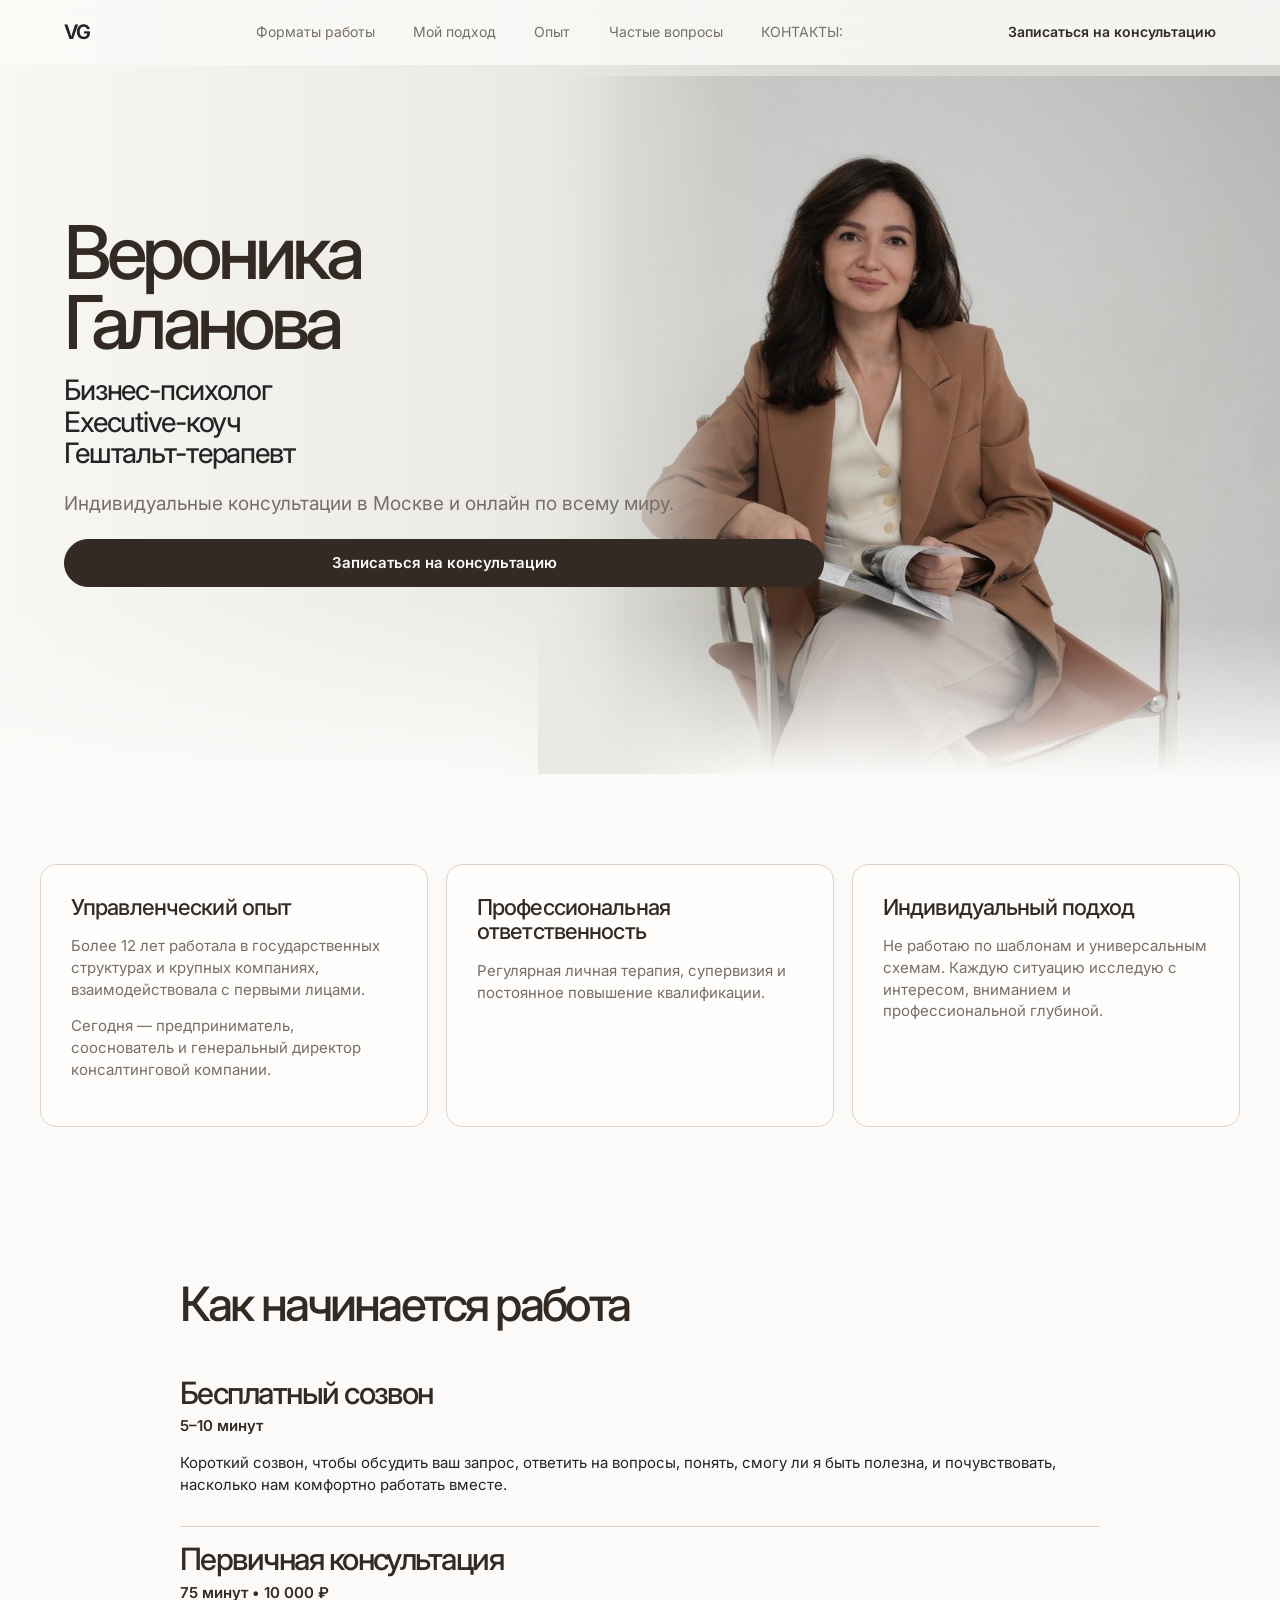
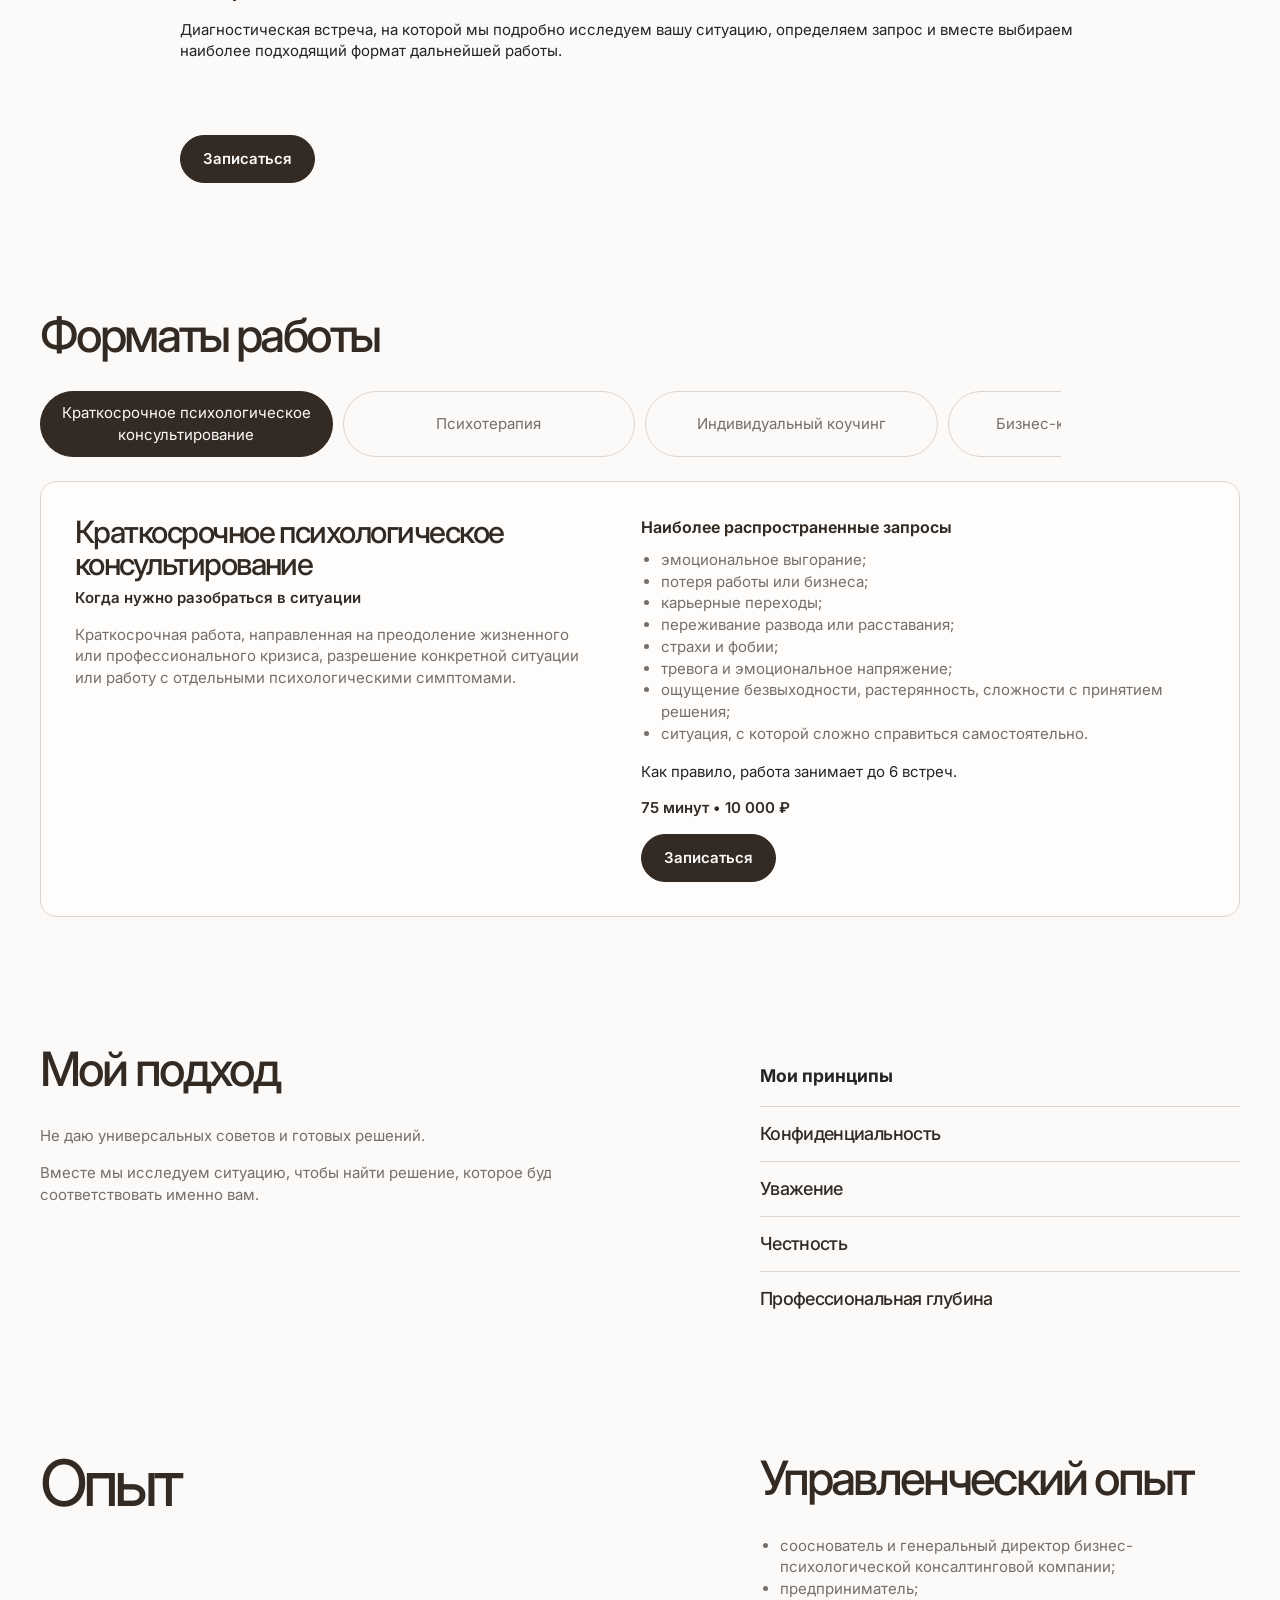
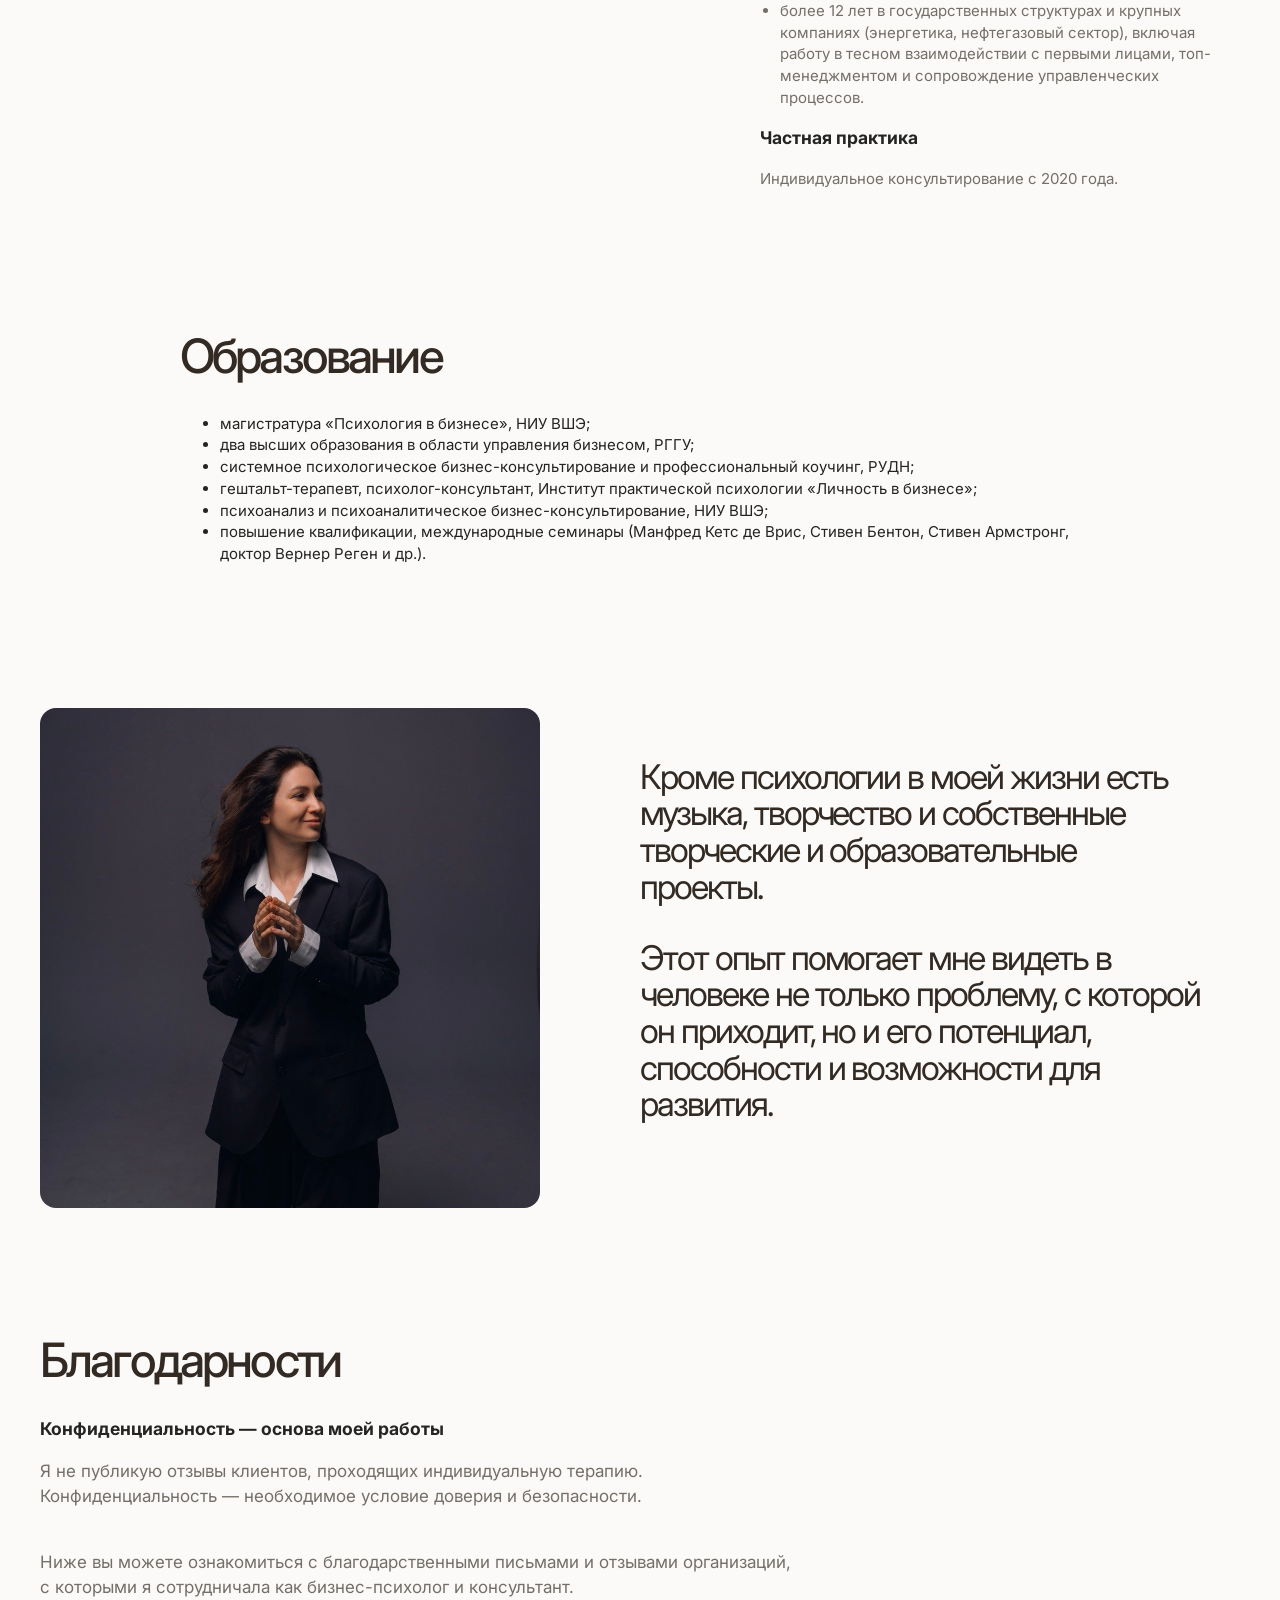
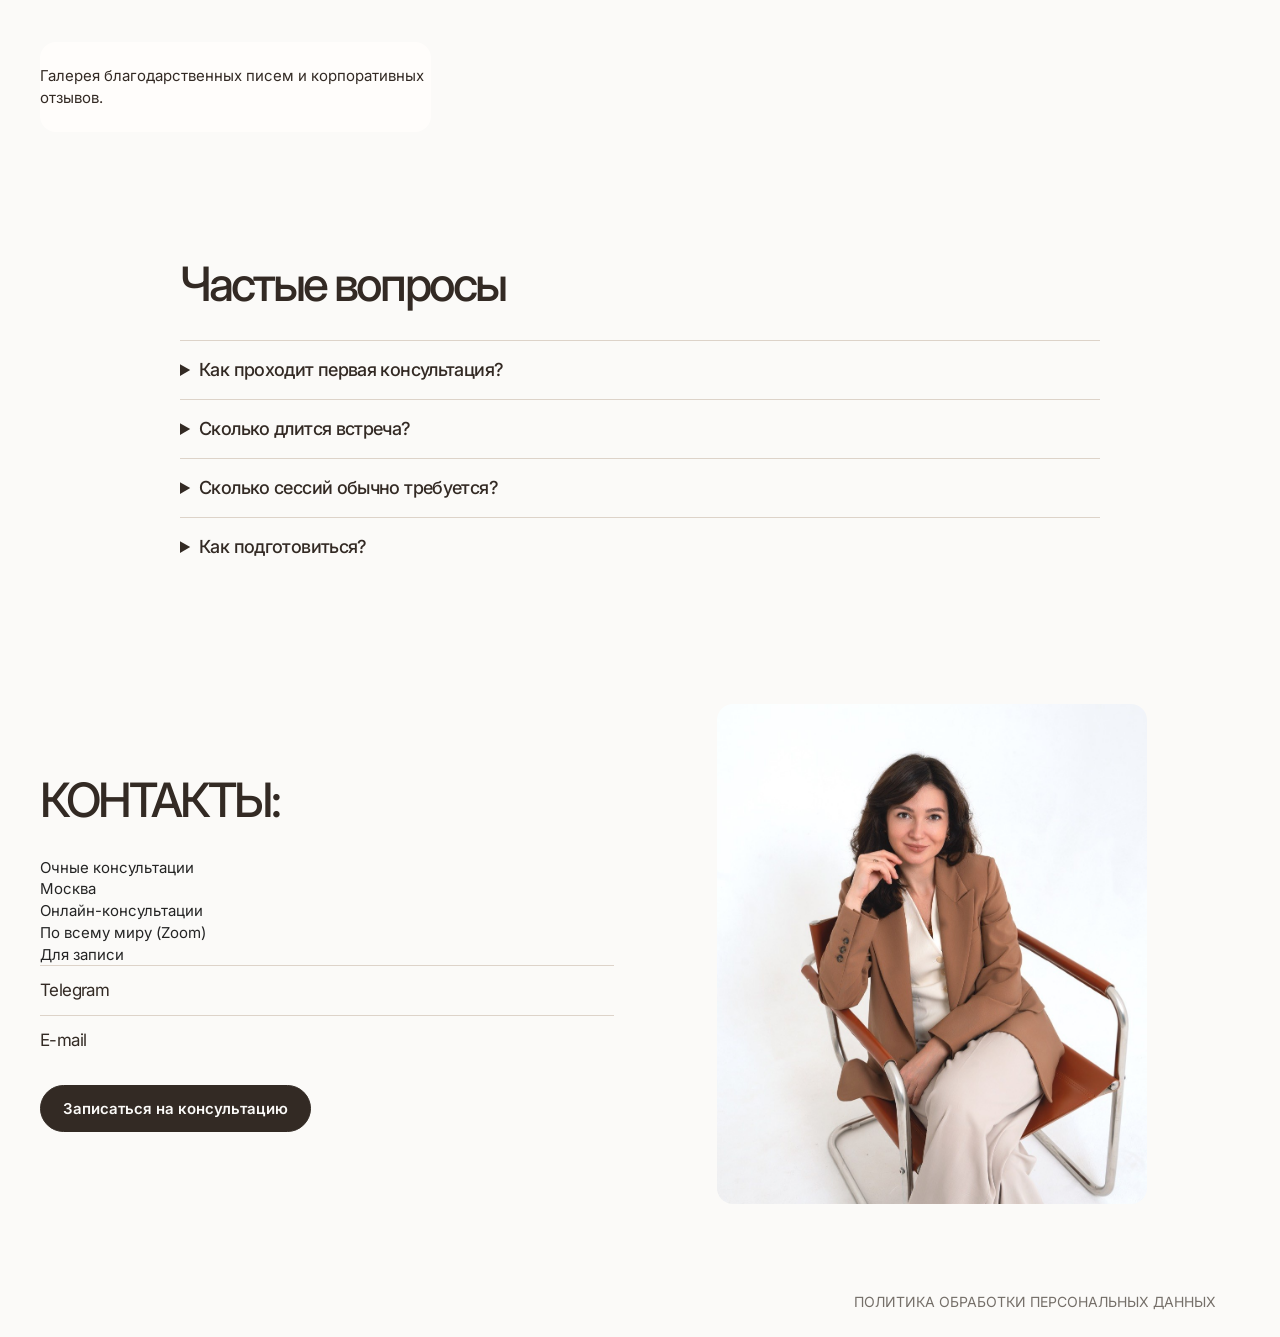
==== index.html @ 26368336 "Compact layout and update CTA links" ====
<!doctype html>
<html lang="ru">
  <head>
    <meta charset="utf-8" />
    <meta name="viewport" content="width=device-width, initial-scale=1" />
    <meta
      name="description"
      content="Вероника Галанова. Бизнес-психолог. Executive-коуч. Гештальт-терапевт. Индивидуальные консультации в Москве и онлайн по всему миру."
    />
    <title>Вероника Галанова</title>
    <link rel="preconnect" href="https://fonts.googleapis.com" />
    <link rel="preconnect" href="https://fonts.gstatic.com" crossorigin />
    <link href="https://fonts.googleapis.com/css2?family=Inter:wght@400;450;500;600;700&display=swap" rel="stylesheet" />
    <link rel="stylesheet" href="styles.css" />
  </head>
  <body>
    <header class="site-header">
      <a class="logo" href="#top" aria-label="VG">VG</a>
      <nav class="nav" aria-label="Навигация">
        <a href="#formats">Форматы работы</a>
        <a href="#approach">Мой подход</a>
        <a href="#experience">Опыт</a>
        <a href="#faq">Частые вопросы</a>
        <a href="#contacts">КОНТАКТЫ:</a>
      </nav>
      <a class="small-link" href="https://t.me/veronika_galanova" target="_blank" rel="noopener">Записаться на консультацию</a>
    </header>

    <main id="top">
      <section class="hero screen">
        <div class="hero-text reveal">
          <h1><span>Вероника</span><span>Галанова</span></h1>
          <p class="roles">Бизнес-психолог<br />Executive-коуч<br />Гештальт-терапевт</p>
          <p class="lead">Индивидуальные консультации в Москве и онлайн по всему миру.</p>
          <a class="button" href="https://t.me/veronika_galanova" target="_blank" rel="noopener">Записаться на консультацию</a>
        </div>
        <figure class="hero-image hero-integrated reveal">
          <img src="assets/photo_2026-06-30_21-00-04.jpg" alt="Вероника Галанова" />
        </figure>
      </section>

      <section class="screen intro-cards">
        <article class="quiet-card reveal">
          <h2>Управленческий опыт</h2>
          <p>Более 12 лет работала в государственных структурах и крупных компаниях, взаимодействовала с первыми лицами.</p>
          <p>Сегодня — предприниматель, сооснователь и генеральный директор консалтинговой компании.</p>
        </article>
        <article class="quiet-card reveal">
          <h2>Профессиональная ответственность</h2>
          <p>Регулярная личная терапия, супервизия и постоянное повышение квалификации.</p>
        </article>
        <article class="quiet-card reveal">
          <h2>Индивидуальный подход</h2>
          <p>Не работаю по шаблонам и универсальным схемам. Каждую ситуацию исследую с интересом, вниманием и профессиональной глубиной.</p>
        </article>
      </section>

      <section class="screen narrow">
        <h2 class="section-title reveal">Как начинается работа</h2>
        <div class="timeline">
          <article class="timeline-item reveal">
            <div>
              <h3>Бесплатный созвон</h3>
              <p class="meta">5–10 минут</p>
              <p>Короткий созвон, чтобы обсудить ваш запрос, ответить на вопросы, понять, смогу ли я быть полезна, и почувствовать, насколько нам комфортно работать вместе.</p>
            </div>
          </article>
          <article class="timeline-item reveal">
            <div>
              <h3>Первичная консультация</h3>
              <p class="meta">75 минут • 10 000 ₽</p>
              <p>Диагностическая встреча, на которой мы подробно исследуем вашу ситуацию, определяем запрос и вместе выбираем наиболее подходящий формат дальнейшей работы.</p>
            </div>
          </article>
        </div>
        <a class="button reveal" href="https://t.me/veronika_galanova" target="_blank" rel="noopener">Записаться</a>
      </section>

      <section class="screen" id="formats">
        <h2 class="section-title reveal">Форматы работы</h2>

        <div class="tabs reveal" role="tablist" aria-label="Форматы работы">
          <button class="tab active" type="button" data-tab="short">Краткосрочное психологическое консультирование</button>
          <button class="tab" type="button" data-tab="therapy">Психотерапия</button>
          <button class="tab" type="button" data-tab="coaching">Индивидуальный коучинг</button>
          <button class="tab" type="button" data-tab="business">Бизнес-консультирование</button>
        </div>

        <div class="tab-panels reveal">
          <article class="tab-panel active" id="short">
            <div class="format-copy">
              <h3>Краткосрочное психологическое консультирование</h3>
              <p class="format-subtitle">Когда нужно разобраться в ситуации</p>
              <p>Краткосрочная работа, направленная на преодоление жизненного или профессионального кризиса, разрешение конкретной ситуации или работу с отдельными психологическими симптомами.</p>
            </div>
            <div>
              <h4>Наиболее распространенные запросы</h4>
              <ul class="clean-list">
                <li>эмоциональное выгорание;</li>
                <li>потеря работы или бизнеса;</li>
                <li>карьерные переходы;</li>
                <li>переживание развода или расставания;</li>
                <li>страхи и фобии;</li>
                <li>тревога и эмоциональное напряжение;</li>
                <li>ощущение безвыходности, растерянность, сложности с принятием решения;</li>
                <li>ситуация, с которой сложно справиться самостоятельно.</li>
              </ul>
              <p>Как правило, работа занимает до 6 встреч.</p>
              <p class="price">75 минут • 10 000 ₽</p>
              <a class="button" href="https://t.me/veronika_galanova" target="_blank" rel="noopener">Записаться</a>
            </div>
          </article>

          <article class="tab-panel" id="therapy">
            <div class="format-copy">
              <h3>Психотерапия</h3>
              <p class="format-subtitle">Когда важно разобраться в себе</p>
              <p>Это формат долгосрочной работы с регулярными встречами, направленный не только на решение конкретного запроса, но и на исследование его глубинных причин.</p>
              <p>Если краткосрочное психологическое консультирование помогает справиться с конкретной ситуацией или симптомом, то психотерапия позволяет понять, почему похожие трудности возникают снова и снова, и создать устойчивые изменения в жизни.</p>
              <p>Психотерапия помогает лучше понимать себя, свои чувства и потребности, замечать привычные модели поведения и создавать устойчивые изменения в жизни. По мере работы растет осознанность, а вместе с ней — свобода выбора, способность самостоятельно справляться с жизненными трудностями и проявлять себя.</p>
            </div>
            <div>
              <h4>Наиболее распространенные запросы</h4>
              <div class="mini-grid">
                <div>
                  <strong>Отношение к себе</strong>
                  <ul>
                    <li>низкая самооценка;</li>
                    <li>хроническое чувство вины и стыда;</li>
                    <li>отсутствие желаний, потеря смыслов и внутренней опоры;</li>
                    <li>зависимость от чужого мнения, страх оценки и проявленности.</li>
                  </ul>
                </div>
                <div>
                  <strong>Отношения с другими</strong>
                  <ul>
                    <li>сложности в отношениях;</li>
                    <li>повторяющиеся жизненные сценарии;</li>
                    <li>сложности с пониманием своих чувств, потребностей и личных границ;</li>
                    <li>чувство одиночества.</li>
                  </ul>
                </div>
                <div>
                  <strong>Последствия прошлого опыта</strong>
                  <ul>
                    <li>последствия психологических травм.</li>
                  </ul>
                </div>
                <div>
                  <strong>Немедицинская психотерапия</strong>
                  <ul>
                    <li>тревожные состояния;</li>
                    <li>панические атаки;</li>
                    <li>депрессивные состояния;</li>
                    <li>обсессивно-компульсивное расстройство (ОКР);</li>
                    <li>расстройства пищевого поведения (РПП);</li>
                    <li>психосоматические симптомы;</li>
                    <li>ипохондрия;</li>
                    <li>страхи и фобии.</li>
                  </ul>
                </div>
              </div>
              <p>Продолжительность работы определяется индивидуально.</p>
              <p class="price">Регулярные встречи по 50 минут • 6 000 ₽</p>
              <a class="button" href="https://t.me/veronika_galanova" target="_blank" rel="noopener">Записаться</a>
            </div>
          </article>

          <article class="tab-panel" id="coaching">
            <div class="format-copy">
              <h3>Индивидуальный коучинг</h3>
              <p class="format-subtitle">Когда важно двигаться к цели</p>
              <p>Этот формат подходит, когда основная задача — сфокусироваться на развитии, принятии решений и достижении конкретного результата.</p>
            </div>
            <div>
              <h4>Подходит, если вы хотите</h4>
              <ul class="two-column-list">
                <li>развивать бизнес или карьеру;</li>
                <li>масштабировать проект или деятельность;</li>
                <li>определить стратегию развития бизнеса, проекта или своей жизни;</li>
                <li>найти баланс между работой и личной жизнью;</li>
                <li>повысить личную эффективность;</li>
                <li>реализовать важную цель или проект.</li>
              </ul>
              <p class="price">75 минут • 10 000 ₽</p>
              <a class="button" href="https://t.me/veronika_galanova" target="_blank" rel="noopener">Записаться</a>
            </div>
          </article>

          <article class="tab-panel" id="business">
            <div class="format-copy">
              <h3>Бизнес-консультирование</h3>
              <p class="format-subtitle">Когда важно развивать людей, команды и организацию</p>
              <p>Работаю с собственниками бизнеса, руководителями и организациями, помогая решать управленческие задачи, развивать лидерство и сопровождать изменения.</p>
            </div>
            <div>
              <h4>Основные направления</h4>
              <div class="compact-grid">
                <span>организационное консультирование;</span>
                <span>стратегические сессии;</span>
                <span>развитие руководителей;</span>
                <span>командный коучинг;</span>
                <span>тренинги;</span>
                <span>фасилитация;</span>
                <span>бизнес-игры;</span>
                <span>оценка персонала;</span>
                <span>медиация и разрешение конфликтов.</span>
              </div>
              <p>Подробнее о корпоративных проектах — на сайте компании «Бизнес-профиль».</p>
              <a class="button" href="https://бизнес-профиль.рф" target="_blank" rel="noopener">Перейти на сайт компании</a>
            </div>
          </article>
        </div>
      </section>

      <section class="screen two-columns" id="approach">
        <div class="reveal">
          <h2 class="section-title">Мой подход</h2>
          <p>Не даю универсальных советов и готовых решений.</p>
          <p>Вместе мы исследуем ситуацию, чтобы найти решение, которое будет соответствовать именно вам.</p>
        </div>
        <div class="principles reveal">
          <h3>Мои принципы</h3>
          <span>Конфиденциальность</span>
          <span>Уважение</span>
          <span>Честность</span>
          <span>Профессиональная глубина</span>
        </div>
      </section>

      <section class="screen two-columns" id="experience">
        <div class="figures reveal">
          <div><strong>Опыт</strong></div>
        </div>
        <div class="reveal">
          <h2 class="section-title">Управленческий опыт</h2>
          <ul class="clean-list">
            <li>сооснователь и генеральный директор бизнес-психологической консалтинговой компании;</li>
            <li>предприниматель;</li>
            <li>более 12 лет в государственных структурах и крупных компаниях (энергетика, нефтегазовый сектор), включая работу в тесном взаимодействии с первыми лицами, топ-менеджментом и сопровождение управленческих процессов.</li>
          </ul>
          <h3>Частная практика</h3>
          <p>Индивидуальное консультирование с 2020 года.</p>
        </div>
      </section>

      <section class="screen narrow" id="education">
        <h2 class="section-title reveal">Образование</h2>
        <ul class="education-list reveal">
          <li>магистратура «Психология в бизнесе», НИУ ВШЭ;</li>
          <li>два высших образования в области управления бизнесом, РГГУ;</li>
          <li>системное психологическое бизнес-консультирование и профессиональный коучинг, РУДН;</li>
          <li>гештальт-терапевт, психолог-консультант, Институт практической психологии «Личность в бизнесе»;</li>
          <li>психоанализ и психоаналитическое бизнес-консультирование, НИУ ВШЭ;</li>
          <li>повышение квалификации, международные семинары (Манфред Кетс де Врис, Стивен Бентон, Стивен Армстронг, доктор Вернер Реген и др.).</li>
        </ul>
      </section>

      <section class="screen pause">
        <img class="reveal" src="assets/photo_2026-06-30_20-55-23.jpg" alt="Вероника Галанова" />
        <div class="reveal">
          <p>Кроме психологии в моей жизни есть музыка, творчество и собственные творческие и образовательные проекты.</p>
          <p>Этот опыт помогает мне видеть в человеке не только проблему, с которой он приходит, но и его потенциал, способности и возможности для развития.</p>
        </div>
      </section>

      <section class="screen" id="confidentiality">
        <h2 class="section-title reveal">Благодарности</h2>
        <h3 class="reveal">Конфиденциальность — основа моей работы</h3>
        <p class="wide-text reveal">Я не публикую отзывы клиентов, проходящих индивидуальную терапию. Конфиденциальность — необходимое условие доверия и безопасности.</p>
        <p class="wide-text reveal">Ниже вы можете ознакомиться с благодарственными письмами и отзывами организаций, с которыми я сотрудничала как бизнес-психолог и консультант.</p>
        <div class="documents reveal">
          <button type="button" data-doc="Галерея благодарственных писем и корпоративных отзывов.">Галерея благодарственных писем и корпоративных отзывов.</button>
        </div>
      </section>

      <section class="screen faq" id="faq">
        <h2 class="section-title reveal">Частые вопросы</h2>
        <details class="reveal">
          <summary>Как проходит первая консультация?</summary>
          <p>Консультация проходит очно в кабинете в Москве или онлайн по всему миру (Zoom).</p>
        </details>
        <details class="reveal">
          <summary>Сколько длится встреча?</summary>
          <p>Первичная консультация, краткосрочное психологическое консультирование и индивидуальный коучинг длятся 75 минут.</p>
          <p>Психотерапевтическая сессия — 50 минут.</p>
        </details>
        <details class="reveal">
          <summary>Сколько сессий обычно требуется?</summary>
          <p>Это зависит от задач, которые вы ставите перед собой.</p>
          <p>Есть краткосрочная и долгосрочная работа. Формат определяется на первой консультации. Работа завершается тогда, когда вы понимаете, что получили необходимый для себя результат.</p>
        </details>
        <details class="reveal">
          <summary>Как подготовиться?</summary>
          <p>Можно заранее определить для себя проблему или вопрос, который вас волнует. Если четкого запроса нет — мы сформулируем его вместе на первой встрече.</p>
        </details>
      </section>

      <section class="screen contact-section" id="contacts">
        <div class="reveal">
          <h2 class="section-title">КОНТАКТЫ:</h2>
          <div class="contact-lines">
            <span>Очные консультации</span>
            <span>Москва</span>
            <span>Онлайн-консультации</span>
            <span>По всему миру (Zoom)</span>
            <span>Для записи</span>
            <a href="https://t.me/veronika_galanova" target="_blank" rel="noopener">Telegram</a>
            <a href="mailto:info@veronikagalanova.ru" target="_blank" rel="noopener">E-mail</a>
          </div>
          <a class="button" href="https://t.me/veronika_galanova" target="_blank" rel="noopener">Записаться на консультацию</a>
        </div>
        <img class="reveal" src="assets/photo_2026-06-30_21-00-07.jpg" alt="Вероника Галанова" />
      </section>
    </main>

    <footer class="footer">
      <div></div>
      <a href="privacy.html">ПОЛИТИКА ОБРАБОТКИ ПЕРСОНАЛЬНЫХ ДАННЫХ</a>
    </footer>

    <div class="modal" aria-hidden="true">
      <div class="modal-card" role="dialog" aria-modal="true" aria-label="Галерея благодарственных писем и корпоративных отзывов">
        <button class="modal-close" type="button" aria-label="Закрыть"></button>
        <p></p>
      </div>
    </div>

    <script src="app.js"></script>
  </body>
</html>
---- styles.css ----
:root {
  --white: #fbfaf8;
  --milk: #f3eee8;
  --beige: #e8ddd2;
  --sand: #c9b7a5;
  --brown: #332a24;
  --graphite: #242424;
  --muted: #756f69;
  --line: #ddd3c9;
  --radius: 16px;
}

* {
  box-sizing: border-box;
}

html {
  scroll-behavior: smooth;
}

body {
  margin: 0;
  background: var(--white);
  color: var(--graphite);
  font-family: Inter, Helvetica, Arial, sans-serif;
  font-size: 15px;
  line-height: 1.45;
}

body::before {
  position: fixed;
  inset: 0;
  z-index: -1;
  background: linear-gradient(180deg, #dad9d4 0%, var(--white) 72%);
  content: "";
}

img {
  display: block;
  max-width: 100%;
}

a {
  color: inherit;
  text-decoration: none;
}

button,
input,
textarea {
  font: inherit;
}

.site-header {
  position: fixed;
  top: 0;
  right: 0;
  left: 0;
  z-index: 10;
  display: flex;
  align-items: center;
  justify-content: space-between;
  gap: 28px;
  padding: 18px clamp(22px, 5vw, 72px);
  background: rgba(251, 250, 248, 0.82);
  backdrop-filter: blur(18px);
}

.logo {
  font-size: 20px;
  font-weight: 650;
  letter-spacing: -0.03em;
}

.nav {
  display: flex;
  gap: clamp(18px, 3vw, 40px);
  color: var(--muted);
  font-size: 14px;
}

.nav a,
.small-link,
.footer a,
.text-button {
  transition: color 0.2s ease;
}

.nav a:hover,
.small-link:hover,
.footer a:hover,
.text-button:hover {
  color: var(--brown);
}

.small-link,
.text-button {
  color: var(--brown);
  font-size: 14px;
  font-weight: 600;
}

.screen {
  width: min(1200px, calc(100% - 44px));
  margin: 0 auto;
  padding: clamp(42px, 5vw, 72px) 0;
}

.hero {
  position: relative;
  min-height: 86vh;
  width: 100%;
  display: block;
  padding: 76px clamp(28px, 5vw, 92px) 0;
  overflow: hidden;
  background:
    linear-gradient(90deg, #f8f7f4 0%, #ebe9e5 43%, #d9d8d3 68%, #d5d4cf 100%);
}

.hero::after {
  position: absolute;
  inset: 0;
  pointer-events: none;
  background:
    linear-gradient(90deg, rgba(248, 247, 244, 0) 0%, rgba(248, 247, 244, 0) 38%, rgba(218, 217, 212, 0.34) 58%, rgba(218, 217, 212, 0) 76%),
    linear-gradient(180deg, rgba(218, 217, 212, 0) 78%, var(--white) 100%);
  content: "";
}

.hero-text {
  position: relative;
  z-index: 2;
  display: flex;
  min-height: calc(86vh - 76px);
  max-width: 760px;
  flex-direction: column;
  justify-content: center;
  padding-bottom: 5vh;
}

.overline {
  margin: 0 0 26px;
  color: var(--muted);
  font-size: 12px;
  font-weight: 650;
  letter-spacing: 0.12em;
  text-transform: uppercase;
}

h1,
h2,
h3,
h4,
p {
  margin-top: 0;
}

h1 {
  margin-bottom: 18px;
  color: var(--brown);
  font-size: clamp(44px, 5.8vw, 82px);
  font-weight: 500;
  letter-spacing: -0.065em;
  line-height: 0.94;
}

h1 span {
  display: block;
}

.roles {
  margin-bottom: 20px;
  color: var(--graphite);
  font-size: clamp(20px, 2.2vw, 30px);
  font-weight: 450;
  letter-spacing: -0.04em;
  line-height: 1.12;
}

.lead,
.hero-lead {
  max-width: 650px;
  margin-bottom: 22px;
  color: var(--muted);
  font-size: clamp(16px, 1.5vw, 19px);
  line-height: 1.45;
}

.button {
  display: inline-flex;
  min-height: 46px;
  align-items: center;
  justify-content: center;
  border: 1px solid var(--brown);
  border-radius: 999px;
  padding: 12px 22px;
  background: var(--brown);
  color: var(--white);
  font-weight: 600;
  transition: transform 0.2s ease, background 0.2s ease, color 0.2s ease;
}

.button:hover {
  transform: translateY(-2px);
  background: transparent;
  color: var(--brown);
}

.hero-image {
  position: absolute;
  top: 76px;
  right: 0;
  bottom: 0;
  z-index: 1;
  display: flex;
  align-items: flex-end;
  justify-content: flex-end;
  margin: 0;
  width: min(58vw, 980px);
  overflow: hidden;
}

.hero-image img {
  width: 100%;
  height: 100%;
  min-height: 0;
  border-radius: 0;
  object-fit: cover;
  object-position: 48% 50%;
  mix-blend-mode: normal;
  filter: saturate(0.94) contrast(0.98) brightness(1.02);
  -webkit-mask-image: linear-gradient(90deg, transparent 0%, rgba(0, 0, 0, 0.15) 8%, #000 24%);
  mask-image: linear-gradient(90deg, transparent 0%, rgba(0, 0, 0, 0.15) 8%, #000 24%);
}

.hero-integrated::before {
  position: absolute;
  inset: 0;
  z-index: 2;
  pointer-events: none;
  background:
    linear-gradient(90deg, #ebe9e5 0%, rgba(218, 217, 212, 0.5) 12%, rgba(218, 217, 212, 0) 31%),
    linear-gradient(180deg, rgba(218, 217, 212, 0) 78%, var(--white) 100%);
  content: "";
}

.hero-image figcaption {
  position: absolute;
  z-index: 3;
  right: clamp(16px, 3vw, 56px);
  bottom: clamp(24px, 5vw, 72px);
  max-width: 230px;
  border: 1px solid rgba(221, 211, 201, 0.72);
  border-radius: 14px;
  padding: 14px 18px;
  background: rgba(251, 250, 248, 0.9);
  color: var(--brown);
  font-size: 14px;
  backdrop-filter: blur(14px);
}

.intro-cards {
  display: grid;
  grid-template-columns: repeat(3, minmax(0, 1fr));
  gap: 18px;
  padding-top: clamp(58px, 7vw, 96px);
  padding-bottom: clamp(58px, 7vw, 96px);
}

.quiet-card {
  min-height: 230px;
  border: 1px solid var(--line);
  border-radius: var(--radius);
  padding: clamp(20px, 3vw, 30px);
  background: #fffdfb;
}

.quiet-card h2 {
  margin-bottom: 16px;
  color: var(--brown);
  font-size: 22px;
  font-weight: 500;
  letter-spacing: -0.04em;
  line-height: 1.12;
}

.quiet-card p,
.format-copy p,
.two-columns p,
.wide-text,
.education-list p,
.faq p {
  color: var(--muted);
}

.narrow {
  max-width: 920px;
}

.section-title {
  max-width: 780px;
  margin-bottom: clamp(20px, 3vw, 32px);
  color: var(--brown);
  font-size: clamp(30px, 3.7vw, 50px);
  font-weight: 500;
  letter-spacing: -0.06em;
  line-height: 1.02;
}

.timeline {
  display: grid;
  gap: 0;
  margin-bottom: 42px;
}

.timeline-item {
  padding: 16px 0;
}

.timeline-item + .timeline-item {
  border-top: 1px solid var(--line);
}

.timeline-item span {
  color: var(--sand);
  font-size: 13px;
  font-weight: 650;
}

.timeline h3,
.tab-panel h3 {
  margin-bottom: 6px;
  color: var(--brown);
  font-size: clamp(23px, 2.4vw, 32px);
  font-weight: 500;
  letter-spacing: -0.05em;
  line-height: 1.06;
}

.meta,
.price {
  color: var(--brown);
  font-weight: 600;
}

.tabs {
  display: grid;
  grid-template-columns: repeat(4, minmax(0, 1fr));
  gap: 10px;
  margin-bottom: 24px;
}

.tab {
  cursor: pointer;
  border: 1px solid var(--line);
  border-radius: 999px;
  padding: 10px 14px;
  background: transparent;
  color: var(--muted);
  text-align: center;
  transition: background 0.2s ease, color 0.2s ease, border-color 0.2s ease;
}

.tab.active {
  border-color: var(--brown);
  background: var(--brown);
  color: var(--white);
}

.tab-panels {
  border: 1px solid var(--line);
  border-radius: var(--radius);
  background: #fffdfb;
}

.tab-panel {
  display: none;
  grid-template-columns: minmax(0, 0.82fr) minmax(300px, 0.9fr);
  gap: clamp(22px, 4vw, 52px);
  padding: clamp(18px, 3vw, 34px);
  animation: fadeUp 0.32s ease both;
}

.tab-panel.active {
  display: grid;
}

.format-subtitle {
  color: var(--brown) !important;
  font-weight: 600;
}

.tab-panel h4 {
  margin-bottom: 10px;
  color: var(--brown);
  font-size: 16px;
  font-weight: 650;
}

.clean-list,
.two-column-list {
  margin: 0 0 16px;
  padding-left: 20px;
  color: var(--muted);
}

.two-column-list {
  columns: 2;
  column-gap: 32px;
}

.mini-grid,
.compact-grid {
  display: grid;
  gap: 8px;
  margin-bottom: 16px;
}

.mini-grid {
  grid-template-columns: repeat(2, minmax(0, 1fr));
}

.mini-grid div,
.compact-grid span {
  border: 0;
  border-radius: 0;
  padding: 0;
}

.mini-grid strong {
  display: block;
  margin-bottom: 8px;
  color: var(--brown);
}

.mini-grid span {
  color: var(--muted);
  font-size: 14px;
}

.compact-grid {
  grid-template-columns: repeat(3, minmax(0, 1fr));
}

.compact-grid span {
  color: var(--muted);
}

.two-columns {
  display: grid;
  grid-template-columns: minmax(0, 0.9fr) minmax(320px, 0.7fr);
  gap: clamp(44px, 8vw, 110px);
  align-items: start;
}

.principles {
  display: grid;
  gap: 0;
  padding-top: 18px;
}

.principles span,
.education-list div,
.faq details,
.contact-lines a {
  border-top: 1px solid var(--line);
}

.principles span {
  padding: 14px 0;
  color: var(--brown);
  font-size: 18px;
  font-weight: 500;
  letter-spacing: -0.035em;
}

.figures {
  display: grid;
  gap: 42px;
}

.figures strong {
  display: block;
  color: var(--brown);
  font-size: clamp(38px, 5vw, 68px);
  font-weight: 450;
  letter-spacing: -0.08em;
  line-height: 0.9;
}

.figures span {
  display: block;
  max-width: 220px;
  margin-top: 18px;
  color: var(--muted);
}

.education-list {
  display: grid;
}

.education-list div {
  display: grid;
  grid-template-columns: 240px minmax(0, 1fr);
  gap: 28px;
  padding: 16px 0;
}

.education-list span {
  color: var(--brown);
  font-weight: 650;
}

.pause {
  display: grid;
  grid-template-columns: minmax(320px, 500px) minmax(0, 1fr);
  gap: clamp(42px, 8vw, 100px);
  align-items: center;
}

.pause img,
.contact-section img {
  width: 100%;
  height: 500px;
  border-radius: var(--radius);
  object-fit: cover;
}

.pause p {
  max-width: 560px;
  color: var(--brown);
  font-size: clamp(22px, 2.8vw, 34px);
  letter-spacing: -0.06em;
  line-height: 1.08;
}

.wide-text {
  max-width: 760px;
  margin-bottom: 42px;
  font-size: 17px;
}

.documents {
  display: grid;
  grid-template-columns: repeat(3, minmax(0, 1fr));
  gap: 14px;
}

.documents button {
  cursor: pointer;
  min-height: 90px;
  border: 0;
  border-radius: var(--radius);
  padding: 0;
  background: #fffdfb;
  color: var(--brown);
  text-align: left;
  transition: transform 0.2s ease, border-color 0.2s ease;
}

.documents button:hover {
  transform: translateY(-2px);
  border-color: var(--sand);
}

.faq {
  max-width: 920px;
}

.faq details {
  padding: 0;
}

.faq summary {
  cursor: pointer;
  padding: 16px 0;
  color: var(--brown);
  font-size: 18px;
  font-weight: 500;
  letter-spacing: -0.035em;
}

.faq p {
  max-width: 680px;
  margin-bottom: 16px;
}

.contact-section {
  display: grid;
  grid-template-columns: minmax(0, 0.86fr) minmax(320px, 430px);
  gap: clamp(42px, 8vw, 104px);
  align-items: center;
}

.contact-lines {
  display: grid;
  margin-bottom: 20px;
}

.contact-lines a {
  padding: 12px 0;
  color: var(--brown);
  font-size: 17px;
  letter-spacing: -0.035em;
}

.footer {
  display: flex;
  justify-content: space-between;
  gap: 24px;
  padding: 24px clamp(22px, 5vw, 72px);
  color: var(--muted);
  font-size: 14px;
}

.modal {
  position: fixed;
  inset: 0;
  z-index: 20;
  display: none;
  place-items: center;
  padding: 20px;
  background: rgba(36, 36, 36, 0.42);
}

.modal.open {
  display: grid;
}

.modal-card {
  width: min(560px, 100%);
  border-radius: var(--radius);
  padding: 28px;
  background: var(--white);
}

.modal-close {
  cursor: pointer;
  border: 0;
  padding: 0;
  background: transparent;
  color: var(--muted);
  font-size: 14px;
}

.modal-card p {
  margin: 26px 0 0;
  color: var(--brown);
  font-size: 22px;
  letter-spacing: -0.035em;
}

.contact-page {
  display: grid;
  min-height: 100vh;
  place-items: center;
  padding: 90px 22px 48px;
  background: var(--milk);
}

.contact-panel {
  display: grid;
  width: min(1040px, 100%);
  grid-template-columns: minmax(0, 1fr) minmax(320px, 420px);
  gap: clamp(36px, 7vw, 86px);
  align-items: center;
  border-radius: var(--radius);
  padding: clamp(22px, 4vw, 42px);
  background: var(--white);
}

.contact-panel h1 {
  font-size: clamp(36px, 5vw, 62px);
}

.contact-methods {
  display: grid;
  gap: 12px;
}

.contact-method {
  display: grid;
  gap: 6px;
  border: 0;
  border-radius: 14px;
  padding: 12px 0;
  transition: transform 0.2s ease, border-color 0.2s ease;
}

.contact-method:hover {
  transform: translateY(-2px);
  border-color: var(--sand);
}

.contact-method span {
  color: var(--muted);
  font-size: 12px;
  font-weight: 650;
  letter-spacing: 0.12em;
  text-transform: uppercase;
}

.contact-method strong {
  color: var(--brown);
  font-size: 20px;
  letter-spacing: -0.035em;
}

.contact-method small {
  color: var(--muted);
}

.policy {
  width: min(860px, calc(100% - 44px));
  margin: 0 auto;
  padding: 100px 0 70px;
}

.policy h1 {
  font-size: clamp(34px, 5vw, 58px);
}

.policy h2 {
  margin-top: 42px;
  color: var(--brown);
  font-size: 24px;
  font-weight: 550;
  letter-spacing: -0.04em;
}

.policy p,
.policy li {
  color: var(--muted);
}

.reveal {
  opacity: 0;
  transform: translateY(18px);
  animation: fadeUp 0.72s ease forwards;
}

@keyframes fadeUp {
  to {
    opacity: 1;
    transform: translateY(0);
  }
}

@media (max-width: 980px) {
  .site-header {
    position: sticky;
  }

  .nav {
    display: none;
  }

  .hero,
  .intro-cards,
  .tab-panel,
  .two-columns,
  .pause,
  .contact-section,
  .contact-panel {
    grid-template-columns: 1fr;
  }

  .hero-image {
    position: relative;
    top: auto;
    right: auto;
    bottom: auto;
    order: -1;
    width: 100%;
  }

  .hero {
    width: min(1200px, calc(100% - 44px));
    display: grid;
    padding: 118px 0 0;
    background: transparent;
  }

  .hero-text {
    min-height: auto;
    padding-bottom: 0;
  }

  .tabs {
    grid-template-columns: 1fr 1fr;
  }

  .documents,
  .compact-grid,
  .mini-grid {
    grid-template-columns: 1fr;
  }
}

@media (max-width: 640px) {
  .screen {
    width: min(100% - 30px, 1200px);
    padding: 58px 0;
  }

  .hero {
    padding-top: 38px;
  }

  h1 {
    font-size: 52px;
  }

  .section-title {
    font-size: 36px;
  }

  .hero-image img,
  .pause img,
  .contact-section img {
    height: 480px;
    min-height: 0;
    border-radius: var(--radius);
    mix-blend-mode: normal;
    -webkit-mask-image: none;
    mask-image: none;
  }

  .intro-cards {
    gap: 12px;
  }

  .quiet-card {
    min-height: 0;
  }

  .timeline-item,
  .education-list div {
    grid-template-columns: 1fr;
    gap: 8px;
  }

  .tabs {
    grid-template-columns: 1fr;
  }

  .two-column-list {
    columns: 1;
  }

  .footer {
    display: grid;
  }
}
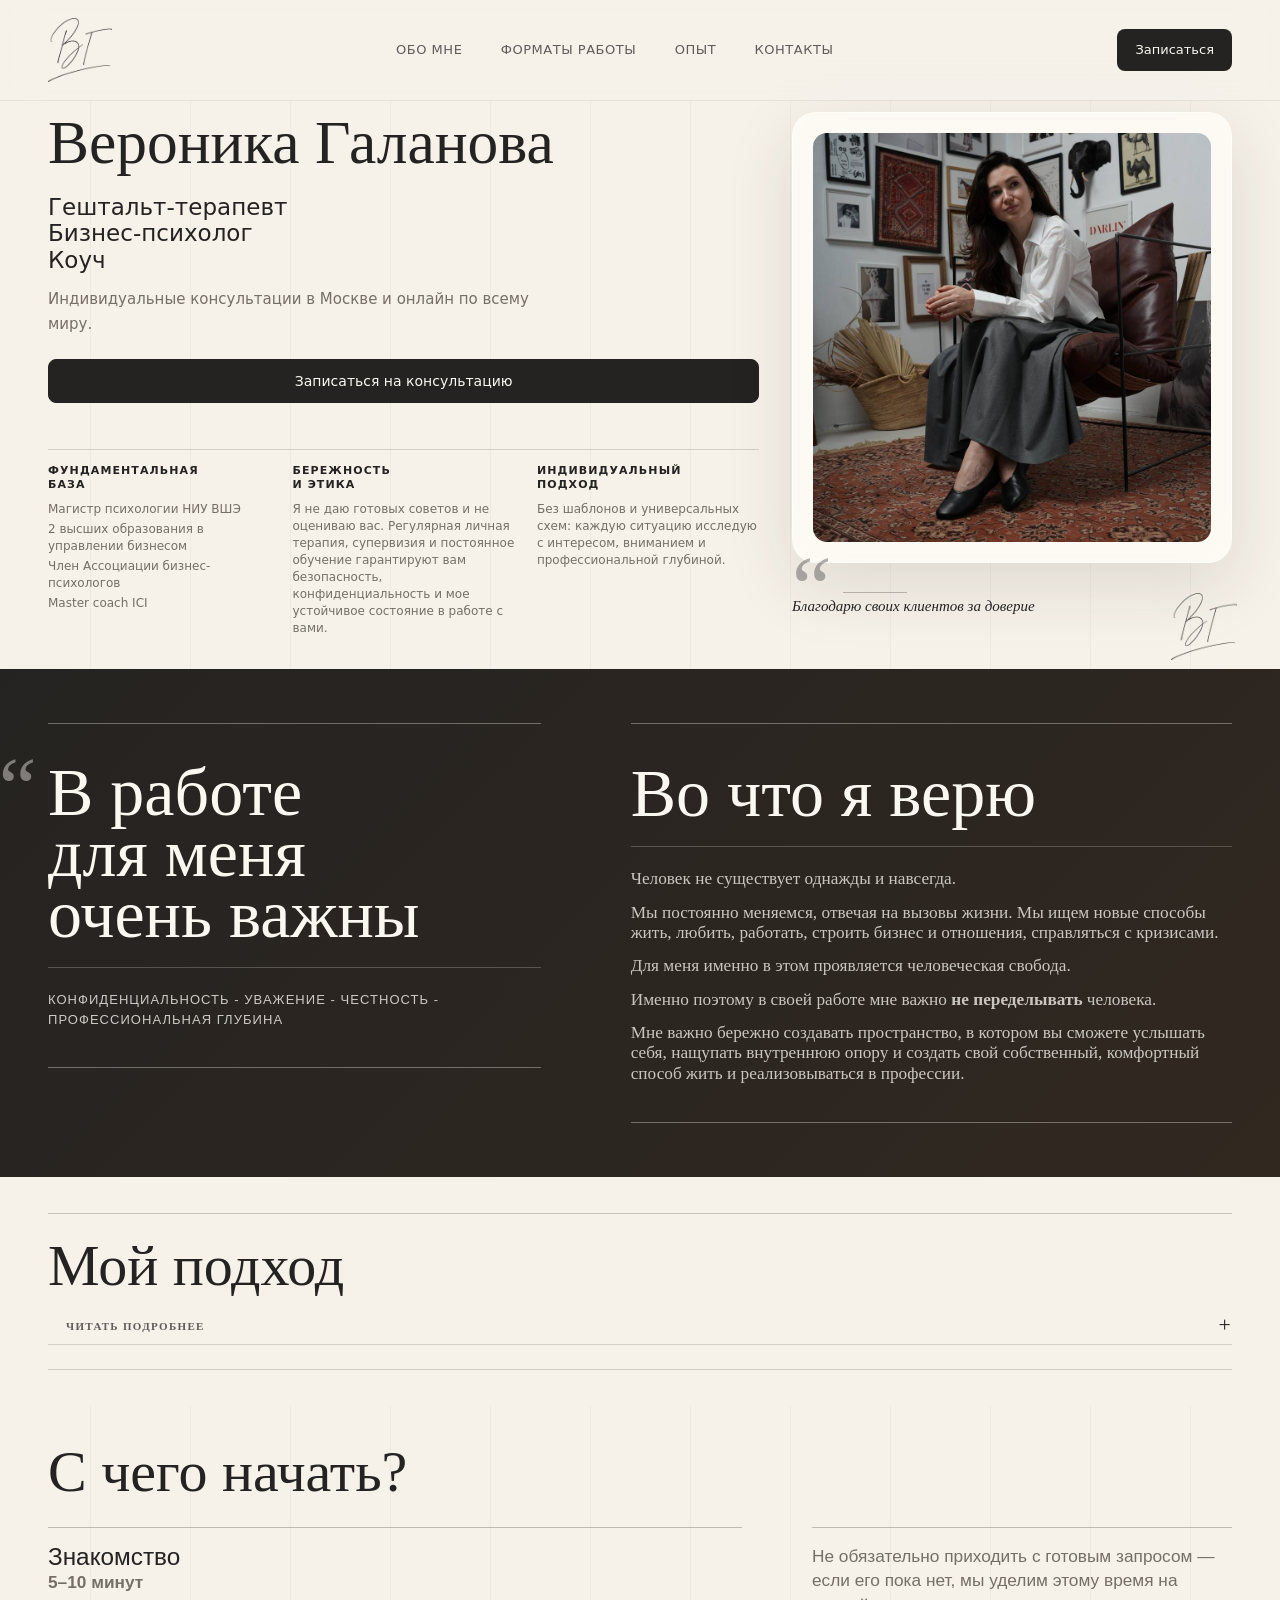
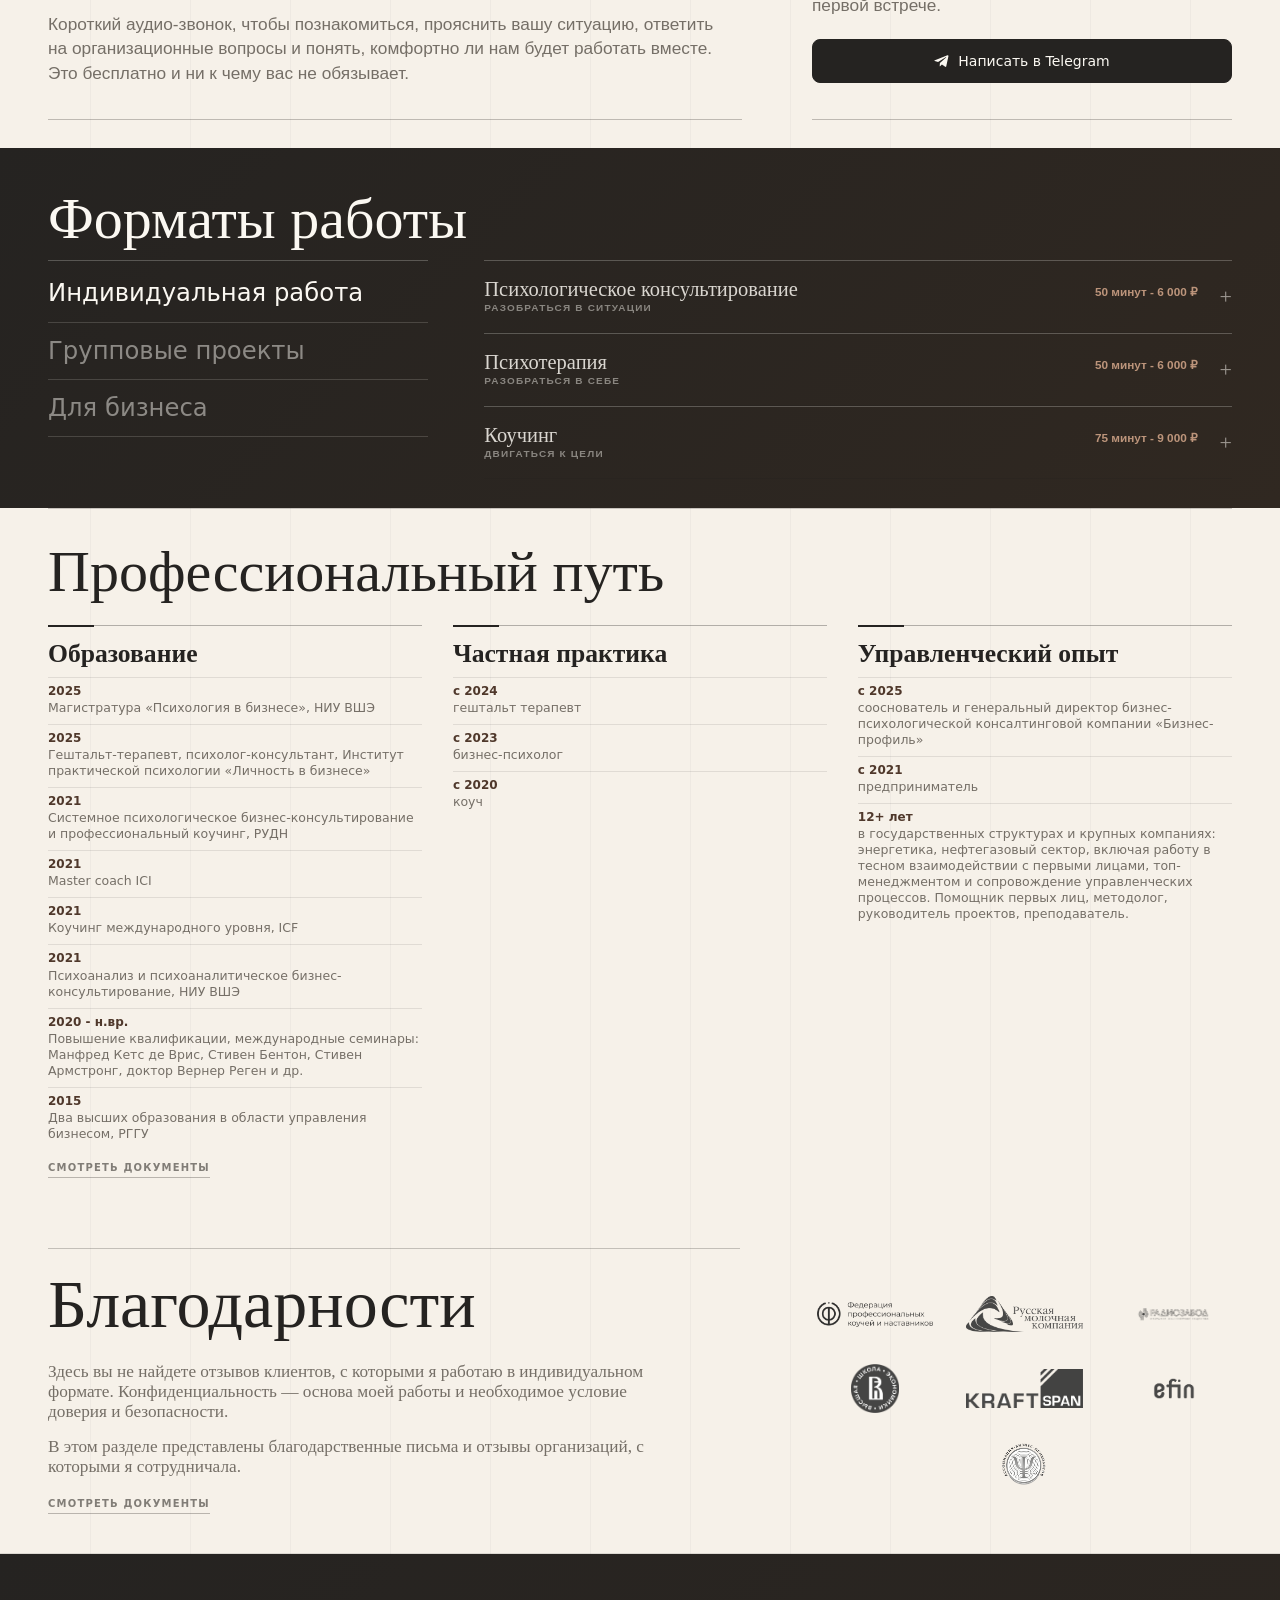
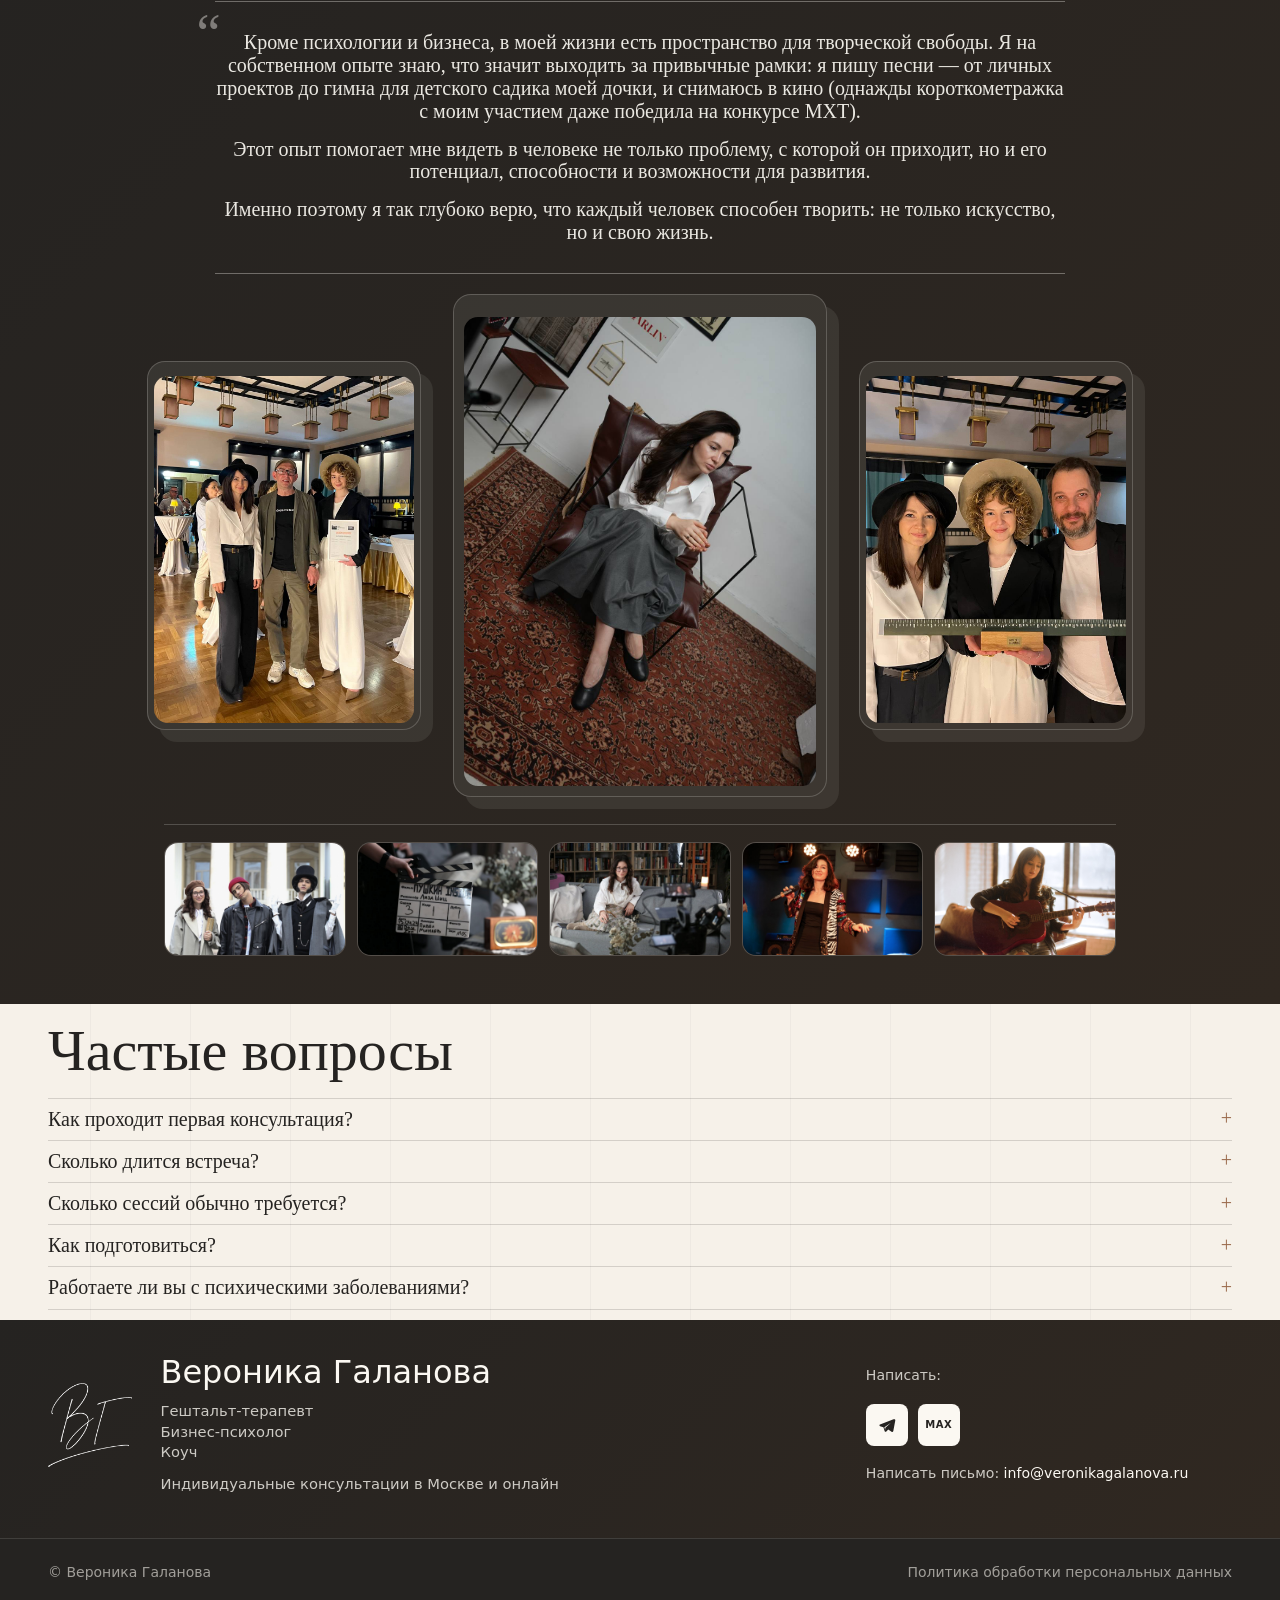
==== commit c97a5aca: "Publish Veronika Galanova site" ====
--- a/index.html
+++ b/index.html
@@ -1,331 +1,653 @@
 <!doctype html>
 <html lang="ru">
   <head>
-    <meta charset="utf-8" />
-    <meta name="viewport" content="width=device-width, initial-scale=1" />
-    <meta
-      name="description"
-      content="Вероника Галанова. Бизнес-психолог. Executive-коуч. Гештальт-терапевт. Индивидуальные консультации в Москве и онлайн по всему миру."
-    />
-    <title>Вероника Галанова</title>
-    <link rel="preconnect" href="https://fonts.googleapis.com" />
-    <link rel="preconnect" href="https://fonts.gstatic.com" crossorigin />
-    <link href="https://fonts.googleapis.com/css2?family=Inter:wght@400;450;500;600;700&display=swap" rel="stylesheet" />
-    <link rel="stylesheet" href="styles.css" />
+    <meta charset="utf-8">
+    <meta name="viewport" content="width=device-width, initial-scale=1">
+    <title>Вероника Галанова - бизнес-психолог, executive-коуч, гештальт-терапевт</title>
+    <meta name="description" content="Индивидуальные консультации Вероники Галановой в Москве и онлайн по всему миру: психотерапия, бизнес-психология, executive-коучинг и консультации для руководителей.">
+    <meta name="robots" content="index, follow">
+    <meta name="theme-color" content="#f5f0e8">
+    <link rel="canonical" href="https://voroninasoul.com/">
+    <meta property="og:type" content="website">
+    <meta property="og:title" content="Вероника Галанова - бизнес-психолог и executive-коуч">
+    <meta property="og:description" content="Индивидуальные консультации в Москве и онлайн по всему миру.">
+    <meta property="og:image" content="assets/hero.jpg">
+    <meta property="og:locale" content="ru_RU">
+    <link rel="preload" href="assets/hero.jpg" as="image">
+    <link rel="preconnect" href="https://fonts.googleapis.com">
+    <link rel="preconnect" href="https://fonts.gstatic.com" crossorigin>
+    <link href="https://fonts.googleapis.com/css2?family=Cormorant+Garamond:ital,wght@1,300;1,400&display=swap" rel="stylesheet">
+    <link rel="stylesheet" href="styles.css?v=20260703-hero-credo">
   </head>
   <body>
-    <header class="site-header">
-      <a class="logo" href="#top" aria-label="VG">VG</a>
-      <nav class="nav" aria-label="Навигация">
+    <a class="skip-link" href="#main">К содержанию</a>
+
+    <header class="site-header" aria-label="Навигация">
+      <a class="brand" href="#top" aria-label="Вероника Галанова">
+        <img src="assets/logo.png" alt="" width="44" height="44">
+      </a>
+      <nav class="nav" aria-label="Основная навигация">
+        <a href="#top">Обо мне</a>
         <a href="#formats">Форматы работы</a>
-        <a href="#approach">Мой подход</a>
         <a href="#experience">Опыт</a>
-        <a href="#faq">Частые вопросы</a>
-        <a href="#contacts">КОНТАКТЫ:</a>
+        <a href="#contacts">Контакты</a>
       </nav>
-      <a class="small-link" href="https://t.me/veronika_galanova" target="_blank" rel="noopener">Записаться на консультацию</a>
+      <a class="header-action" href="https://t.me/veronika_galanova?text=%D0%97%D0%B4%D1%80%D0%B0%D0%B2%D1%81%D1%82%D0%B2%D1%83%D0%B9%D1%82%D0%B5%2C%20%D0%92%D0%B5%D1%80%D0%BE%D0%BD%D0%B8%D0%BA%D0%B0%21%20%D0%A5%D0%BE%D1%87%D1%83%20%D0%B7%D0%B0%D0%BF%D0%B8%D1%81%D0%B0%D1%82%D1%8C%D1%81%D1%8F%20%D0%BD%D0%B0%20%D0%BA%D0%BE%D0%BD%D1%81%D1%83%D0%BB%D1%8C%D1%82%D0%B0%D1%86%D0%B8%D1%8E.%20%D0%9F%D0%BE%D0%B4%D1%81%D0%BA%D0%B0%D0%B6%D0%B8%D1%82%D0%B5%2C%20%D0%BF%D0%BE%D0%B6%D0%B0%D0%BB%D1%83%D0%B9%D1%81%D1%82%D0%B0%2C%20%D0%BA%D0%BE%D0%B3%D0%B4%D0%B0%20%D0%BC%D0%BE%D0%B6%D0%BD%D0%BE%20%D1%81%D0%BE%D0%B7%D0%B2%D0%BE%D0%BD%D0%B8%D1%82%D1%8C%D1%81%D1%8F%20%D0%B4%D0%BB%D1%8F%20%D0%B7%D0%BD%D0%B0%D0%BA%D0%BE%D0%BC%D1%81%D1%82%D0%B2%D0%B0%3F" target="_blank" rel="noopener">Записаться</a>
     </header>
 
-    <main id="top">
-      <section class="hero screen">
-        <div class="hero-text reveal">
-          <h1><span>Вероника</span><span>Галанова</span></h1>
-          <p class="roles">Бизнес-психолог<br />Executive-коуч<br />Гештальт-терапевт</p>
-          <p class="lead">Индивидуальные консультации в Москве и онлайн по всему миру.</p>
-          <a class="button" href="https://t.me/veronika_galanova" target="_blank" rel="noopener">Записаться на консультацию</a>
-        </div>
-        <figure class="hero-image hero-integrated reveal">
-          <img src="assets/photo_2026-06-30_21-00-04.jpg" alt="Вероника Галанова" />
-        </figure>
-      </section>
-
-      <section class="screen intro-cards">
-        <article class="quiet-card reveal">
-          <h2>Управленческий опыт</h2>
-          <p>Более 12 лет работала в государственных структурах и крупных компаниях, взаимодействовала с первыми лицами.</p>
-          <p>Сегодня — предприниматель, сооснователь и генеральный директор консалтинговой компании.</p>
-        </article>
-        <article class="quiet-card reveal">
-          <h2>Профессиональная ответственность</h2>
-          <p>Регулярная личная терапия, супервизия и постоянное повышение квалификации.</p>
-        </article>
-        <article class="quiet-card reveal">
-          <h2>Индивидуальный подход</h2>
-          <p>Не работаю по шаблонам и универсальным схемам. Каждую ситуацию исследую с интересом, вниманием и профессиональной глубиной.</p>
-        </article>
-      </section>
-
-      <section class="screen narrow">
-        <h2 class="section-title reveal">Как начинается работа</h2>
-        <div class="timeline">
-          <article class="timeline-item reveal">
+    <main id="main">
+      <section class="hero section" id="top" aria-labelledby="hero-title">
+        <div class="hero__text reveal">
+          <h1 id="hero-title">Вероника Галанова</h1>
+          <p class="hero__roles">Гештальт-терапевт<br>Бизнес-психолог<br>Коуч</p>
+          <p class="hero__intro">Индивидуальные консультации в Москве и онлайн по всему миру.</p>
+          <a class="button" href="https://t.me/veronika_galanova?text=%D0%97%D0%B4%D1%80%D0%B0%D0%B2%D1%81%D1%82%D0%B2%D1%83%D0%B9%D1%82%D0%B5%2C%20%D0%92%D0%B5%D1%80%D0%BE%D0%BD%D0%B8%D0%BA%D0%B0%21%20%D0%A5%D0%BE%D1%87%D1%83%20%D0%B7%D0%B0%D0%BF%D0%B8%D1%81%D0%B0%D1%82%D1%8C%D1%81%D1%8F%20%D0%BD%D0%B0%20%D0%BA%D0%BE%D0%BD%D1%81%D1%83%D0%BB%D1%8C%D1%82%D0%B0%D1%86%D0%B8%D1%8E.%20%D0%9F%D0%BE%D0%B4%D1%81%D0%BA%D0%B0%D0%B6%D0%B8%D1%82%D0%B5%2C%20%D0%BF%D0%BE%D0%B6%D0%B0%D0%BB%D1%83%D0%B9%D1%81%D1%82%D0%B0%2C%20%D0%BA%D0%BE%D0%B3%D0%B4%D0%B0%20%D0%BC%D0%BE%D0%B6%D0%BD%D0%BE%20%D1%81%D0%BE%D0%B7%D0%B2%D0%BE%D0%BD%D0%B8%D1%82%D1%8C%D1%81%D1%8F%20%D0%B4%D0%BB%D1%8F%20%D0%B7%D0%BD%D0%B0%D0%BA%D0%BE%D0%BC%D1%81%D1%82%D0%B2%D0%B0%3F" target="_blank" rel="noopener">Записаться на консультацию</a>
+          <div class="hero__proof" aria-label="Профессиональные опоры">
+            <article>
+              <h2>Фундаментальная<br>база</h2>
+              <ul>
+                <li>Магистр психологии НИУ ВШЭ</li>
+                <li>2 высших образования в управлении бизнесом</li>
+                <li>Член Ассоциации бизнес-психологов</li>
+                <li>Master coach ICI</li>
+              </ul>
+            </article>
+            <article>
+              <h2>Бережность<br>и этика</h2>
+              <p>Я не даю готовых советов и не оцениваю вас. Регулярная личная терапия, супервизия и постоянное обучение гарантируют вам безопасность, конфиденциальность и мое устойчивое состояние в работе с вами.</p>
+            </article>
+            <article>
+              <h2>Индивидуальный<br>подход</h2>
+              <p>Без шаблонов и универсальных схем: каждую ситуацию исследую с интересом, вниманием и профессиональной глубиной.</p>
+            </article>
+          </div>
+        </div>
+        <div class="hero__media reveal">
+          <figure class="hero__image">
+            <img class="hero__portrait" src="assets/hero.jpg" alt="Вероника Галанова в интерьере кабинета" width="1125" height="1500">
+          </figure>
+          <blockquote class="hero__photo-quote">
+            <p>Благодарю своих клиентов за доверие</p>
+            <img src="assets/logo.png" alt="Вероника Галанова" width="120" height="120" loading="lazy">
+          </blockquote>
+        </div>
+      </section>
+
+      <section class="section approach" id="approach" aria-labelledby="approach-title">
+        <div class="approach__spread reveal">
+          <div class="principles-spread">
+            <header class="principles-spread__heading">
+              <h2 id="approach-title">В работе для меня очень важны</h2>
+            </header>
+            <p class="principles-line">Конфиденциальность - уважение - честность - профессиональная глубина</p>
+          </div>
+          <div class="belief" aria-labelledby="belief-title">
+            <h2 id="belief-title">Во что я верю</h2>
+            <div class="belief__text">
+              <p>Человек не существует однажды и навсегда.</p>
+              <p>Мы постоянно меняемся, отвечая на вызовы жизни. Мы ищем новые способы жить, любить, работать, строить бизнес и отношения, справляться с кризисами.</p>
+              <p>Для меня именно в этом проявляется человеческая свобода.</p>
+              <p>Именно поэтому в своей работе мне важно <strong>не переделывать</strong> человека.</p>
+              <p>Мне важно бережно создавать пространство, в котором вы сможете услышать себя, нащупать внутреннюю опору и создать свой собственный, комфортный способ жить и реализовываться в профессии.</p>
+            </div>
+          </div>
+        </div>
+      </section>
+
+      <section class="section method" aria-labelledby="method-title">
+        <div class="method__content reveal">
+          <h2 id="method-title">Мой подход</h2>
+          <details class="method__details">
+            <summary>Читать подробнее</summary>
+            <div class="method__body">
+              <div class="method__text">
+                <p>Моя база — реляционная гештальт-терапия (итальянская школа М. Спаньоло Лобб). Главный принцип этого метода: человек не существует в изоляции. Мы живем, травмируемся и исцеляемся только в контакте с другим человеком.</p>
+                <p><strong>Что это дает вам на практике?</strong> Наши отношения в терапии становятся безопасным пространством. Это место, где вы можете проработать то, что болит, получить безусловную поддержку и попробовать новые, здоровые способы взаимодействия без страха оценки. А затем — уверенно перенести этот опыт в свою реальную жизнь, в семью и бизнес.</p>
+                <p>В работе я соединяю этот глубокий метод со взглядом бизнес-психолога. Я не рассматриваю проблему точечно, а работаю системно, в связке «мысли — чувства — тело», и смотрю на вашу жизнь через три уровня:</p>
+              </div>
+              <div class="method__triad" aria-label="Фокусы подхода">
+                <article>
+                  <h3>Отношения с собой</h3>
+                  <p>ваше внутреннее состояние, смыслы и опоры</p>
+                </article>
+                <article>
+                  <h3>Отношения с окружающими</h3>
+                  <p>то, как вы выстраиваете связь с людьми, семьей, коллегами</p>
+                </article>
+                <article>
+                  <h3>Отношения с миром</h3>
+                  <p>ваша карьера, проекты и та среда, которую вы создаете</p>
+                </article>
+              </div>
+              <p class="method__closing">От того, в каком состоянии находитесь вы, напрямую зависят ваши отношения с окружающими и ваша реализация в мире. Я помогаю улучшить качество вашей жизни и отношений, а также раскрыть новые возможности для самореализации.</p>
+            </div>
+          </details>
+        </div>
+      </section>
+
+      <section class="section process" aria-labelledby="process-title">
+        <div class="section-heading reveal">
+          <h2 id="process-title">С чего начать?</h2>
+        </div>
+        <div class="process__layout">
+          <div class="process__content">
+            <div class="process__grid">
+              <article class="reveal">
+                <h3>Знакомство</h3>
+                <p class="meta">5–10 минут</p>
+                <p>Короткий аудио-звонок, чтобы познакомиться, прояснить вашу ситуацию, ответить на организационные вопросы и понять, комфортно ли нам будет работать вместе. Это бесплатно и ни к чему вас не обязывает.</p>
+              </article>
+            </div>
+          </div>
+          <div class="process__action">
+            <p class="process__lead reveal">Не обязательно приходить с готовым запросом — если его пока нет, мы уделим этому время на первой встрече.</p>
+            <a class="button process__button reveal" href="https://t.me/veronika_galanova?text=%D0%97%D0%B4%D1%80%D0%B0%D0%B2%D1%81%D1%82%D0%B2%D1%83%D0%B9%D1%82%D0%B5%2C%20%D0%92%D0%B5%D1%80%D0%BE%D0%BD%D0%B8%D0%BA%D0%B0%21%20%D0%A5%D0%BE%D1%87%D1%83%20%D0%B7%D0%B0%D0%BF%D0%B8%D1%81%D0%B0%D1%82%D1%8C%D1%81%D1%8F%20%D0%BD%D0%B0%20%D0%BA%D0%BE%D0%BD%D1%81%D1%83%D0%BB%D1%8C%D1%82%D0%B0%D1%86%D0%B8%D1%8E.%20%D0%9F%D0%BE%D0%B4%D1%81%D0%BA%D0%B0%D0%B6%D0%B8%D1%82%D0%B5%2C%20%D0%BF%D0%BE%D0%B6%D0%B0%D0%BB%D1%83%D0%B9%D1%81%D1%82%D0%B0%2C%20%D0%BA%D0%BE%D0%B3%D0%B4%D0%B0%20%D0%BC%D0%BE%D0%B6%D0%BD%D0%BE%20%D1%81%D0%BE%D0%B7%D0%B2%D0%BE%D0%BD%D0%B8%D1%82%D1%8C%D1%81%D1%8F%20%D0%B4%D0%BB%D1%8F%20%D0%B7%D0%BD%D0%B0%D0%BA%D0%BE%D0%BC%D1%81%D1%82%D0%B2%D0%B0%3F" target="_blank" rel="noopener">
+              <svg class="button__icon" viewBox="0 0 24 24" aria-hidden="true" focusable="false">
+                <path d="M21.7 4.4 18.4 20c-.2.9-.8 1.1-1.6.7l-4.9-3.6-2.4 2.3c-.3.3-.5.5-1 .5l.4-5 9.2-8.3c.4-.4-.1-.6-.6-.2L6.1 13.6 1.2 12c-.9-.3-.9-.9.2-1.3L20.2 3.5c.8-.3 1.6.2 1.5.9Z"/>
+              </svg>
+              <span>Написать в Telegram</span>
+            </a>
+          </div>
+        </div>
+      </section>
+
+      <section class="section formats" id="formats" aria-labelledby="formats-title">
+        <div class="formats__intro reveal">
+          <h2 id="formats-title">Форматы работы</h2>
+        </div>
+        <div class="formats__layout reveal">
+          <div class="format-tabs" role="tablist" aria-label="Форматы работы">
+            <button class="tab is-active" id="tab-individual" type="button" role="tab" aria-selected="true" aria-controls="panel-individual" data-tab="individual">Индивидуальная работа</button>
+            <button class="tab" id="tab-projects" type="button" role="tab" aria-selected="false" aria-controls="panel-projects" data-tab="projects">Групповые проекты</button>
+            <button class="tab" id="tab-business" type="button" role="tab" aria-selected="false" aria-controls="panel-business" data-tab="business">Для бизнеса</button>
+          </div>
+
+          <div class="format-panels">
+            <article class="panel is-active" id="panel-individual" role="tabpanel" aria-labelledby="tab-individual" data-panel="individual">
+              <div class="format-subsections">
+                <details class="format-card">
+                  <summary>
+                    <h4>Психологическое консультирование</h4>
+                    <p class="lede">разобраться в ситуации</p>
+                    <p class="price">50 минут - 6 000 ₽</p>
+                  </summary>
+                  <div class="format-card__body">
+                    <p>Краткосрочная работа, направленная на преодоление жизненного или профессионального кризиса, разрешение конкретной ситуации или работу с отдельными психологическими симптомами.</p>
+                    <h5>Наиболее распространенные запросы</h5>
+                    <ul class="split-list">
+                      <li>эмоциональное выгорание</li>
+                      <li>потеря работы или бизнеса</li>
+                      <li>карьерные переходы</li>
+                      <li>переживание развода или расставания</li>
+                      <li>страхи и фобии</li>
+                      <li>тревога и эмоциональное напряжение</li>
+                      <li>сложности с принятием решения</li>
+                      <li>ситуация, с которой сложно справиться самостоятельно</li>
+                    </ul>
+                    <p class="format-card__hint">Если сомневаетесь в формате, мы подберем нужный на ознакомительном звонке. Вы можете завершить работу в любой момент, как только почувствуете, что вам достаточно.</p>
+                    <a class="button" href="https://t.me/veronika_galanova?text=%D0%97%D0%B4%D1%80%D0%B0%D0%B2%D1%81%D1%82%D0%B2%D1%83%D0%B9%D1%82%D0%B5%2C%20%D0%92%D0%B5%D1%80%D0%BE%D0%BD%D0%B8%D0%BA%D0%B0%21%20%D0%A5%D0%BE%D1%87%D1%83%20%D0%B7%D0%B0%D0%BF%D0%B8%D1%81%D0%B0%D1%82%D1%8C%D1%81%D1%8F%20%D0%BD%D0%B0%20%D0%BA%D0%BE%D0%BD%D1%81%D1%83%D0%BB%D1%8C%D1%82%D0%B0%D1%86%D0%B8%D1%8E.%20%D0%9F%D0%BE%D0%B4%D1%81%D0%BA%D0%B0%D0%B6%D0%B8%D1%82%D0%B5%2C%20%D0%BF%D0%BE%D0%B6%D0%B0%D0%BB%D1%83%D0%B9%D1%81%D1%82%D0%B0%2C%20%D0%BA%D0%BE%D0%B3%D0%B4%D0%B0%20%D0%BC%D0%BE%D0%B6%D0%BD%D0%BE%20%D1%81%D0%BE%D0%B7%D0%B2%D0%BE%D0%BD%D0%B8%D1%82%D1%8C%D1%81%D1%8F%20%D0%B4%D0%BB%D1%8F%20%D0%B7%D0%BD%D0%B0%D0%BA%D0%BE%D0%BC%D1%81%D1%82%D0%B2%D0%B0%3F" target="_blank" rel="noopener">
+                      <svg class="button__icon" viewBox="0 0 24 24" aria-hidden="true" focusable="false">
+                        <path d="M21.7 4.4 18.4 20c-.2.9-.8 1.1-1.6.7l-4.9-3.6-2.4 2.3c-.3.3-.5.5-1 .5l.4-5 9.2-8.3c.4-.4-.1-.6-.6-.2L6.1 13.6 1.2 12c-.9-.3-.9-.9.2-1.3L20.2 3.5c.8-.3 1.6.2 1.5.9Z"/>
+                      </svg>
+                      <span>Записаться</span>
+                    </a>
+                  </div>
+                </details>
+
+                <details class="format-card">
+                  <summary>
+                    <h4>Психотерапия</h4>
+                    <p class="lede">разобраться в себе</p>
+                    <p class="price">50 минут - 6 000 ₽</p>
+                  </summary>
+                  <div class="format-card__body">
+                    <p>Долгосрочная работа с регулярными встречами, направленная не только на решение конкретного запроса, но и на исследование его глубинных причин.</p>
+                    <p><strong>Такой формат помогает лучше понимать себя, свои чувства и потребности, замечать привычные модели поведения и создавать устойчивые изменения в жизни, повышая ее качество.</strong></p>
+                    <p>По мере работы растет осознанность, а вместе с ней — свобода выбора, способность <strong><u>самостоятельно</u></strong> справляться с жизненными трудностями и проявлять себя.</p>
+                    <ul class="request-grid">
+                      <li><strong>Отношение к себе:</strong> низкая самооценка, чувство вины и стыда, потеря смыслов, страх оценки и проявленности.</li>
+                      <li><strong>Отношения с другими:</strong> сложности в отношениях, повторяющиеся сценарии, личные границы, чувство одиночества.</li>
+                      <li><strong>Последствия прошлого опыта:</strong> бережная работа с последствиями психологических травм.</li>
+                      <li><strong>Немедицинская психотерапия:</strong> тревожные состояния, панические атаки, депрессивные состояния, ОКР, РПП, психосоматические симптомы, ипохондрия, страхи и фобии.</li>
+                    </ul>
+                    <p>Продолжительность работы определяется индивидуально.</p>
+                    <p class="format-card__hint">Если сомневаетесь в формате, мы подберем нужный на ознакомительном звонке. Вы можете завершить работу в любой момент, как только почувствуете, что вам достаточно.</p>
+                    <a class="button" href="https://t.me/veronika_galanova?text=%D0%97%D0%B4%D1%80%D0%B0%D0%B2%D1%81%D1%82%D0%B2%D1%83%D0%B9%D1%82%D0%B5%2C%20%D0%92%D0%B5%D1%80%D0%BE%D0%BD%D0%B8%D0%BA%D0%B0%21%20%D0%A5%D0%BE%D1%87%D1%83%20%D0%B7%D0%B0%D0%BF%D0%B8%D1%81%D0%B0%D1%82%D1%8C%D1%81%D1%8F%20%D0%BD%D0%B0%20%D0%BA%D0%BE%D0%BD%D1%81%D1%83%D0%BB%D1%8C%D1%82%D0%B0%D1%86%D0%B8%D1%8E.%20%D0%9F%D0%BE%D0%B4%D1%81%D0%BA%D0%B0%D0%B6%D0%B8%D1%82%D0%B5%2C%20%D0%BF%D0%BE%D0%B6%D0%B0%D0%BB%D1%83%D0%B9%D1%81%D1%82%D0%B0%2C%20%D0%BA%D0%BE%D0%B3%D0%B4%D0%B0%20%D0%BC%D0%BE%D0%B6%D0%BD%D0%BE%20%D1%81%D0%BE%D0%B7%D0%B2%D0%BE%D0%BD%D0%B8%D1%82%D1%8C%D1%81%D1%8F%20%D0%B4%D0%BB%D1%8F%20%D0%B7%D0%BD%D0%B0%D0%BA%D0%BE%D0%BC%D1%81%D1%82%D0%B2%D0%B0%3F" target="_blank" rel="noopener">
+                      <svg class="button__icon" viewBox="0 0 24 24" aria-hidden="true" focusable="false">
+                        <path d="M21.7 4.4 18.4 20c-.2.9-.8 1.1-1.6.7l-4.9-3.6-2.4 2.3c-.3.3-.5.5-1 .5l.4-5 9.2-8.3c.4-.4-.1-.6-.6-.2L6.1 13.6 1.2 12c-.9-.3-.9-.9.2-1.3L20.2 3.5c.8-.3 1.6.2 1.5.9Z"/>
+                      </svg>
+                      <span>Записаться</span>
+                    </a>
+                  </div>
+                </details>
+
+                <details class="format-card">
+                  <summary>
+                    <h4>Коучинг</h4>
+                    <p class="lede">двигаться к цели</p>
+                    <p class="price">75 минут - 9 000 ₽</p>
+                  </summary>
+                  <div class="format-card__body">
+                    <p>Формат подходит, когда основная задача - сфокусироваться на развитии, принятии решений и достижении конкретного результата.</p>
+                    <h5>Подходит, если вы хотите</h5>
+                    <ul class="split-list">
+                      <li>развивать бизнес или карьеру</li>
+                      <li>масштабировать проект или деятельность</li>
+                      <li>определить стратегию развития бизнеса, проекта или своей жизни</li>
+                      <li>найти баланс между работой и личной жизнью</li>
+                      <li>повысить личную эффективность</li>
+                      <li>реализовать важную цель или проект</li>
+                    </ul>
+                    <p class="format-card__hint">Если сомневаетесь в формате, мы подберем нужный на ознакомительном звонке. Вы можете завершить работу в любой момент, как только почувствуете, что вам достаточно.</p>
+                    <a class="button" href="https://t.me/veronika_galanova?text=%D0%97%D0%B4%D1%80%D0%B0%D0%B2%D1%81%D1%82%D0%B2%D1%83%D0%B9%D1%82%D0%B5%2C%20%D0%92%D0%B5%D1%80%D0%BE%D0%BD%D0%B8%D0%BA%D0%B0%21%20%D0%A5%D0%BE%D1%87%D1%83%20%D0%B7%D0%B0%D0%BF%D0%B8%D1%81%D0%B0%D1%82%D1%8C%D1%81%D1%8F%20%D0%BD%D0%B0%20%D0%BA%D0%BE%D0%BD%D1%81%D1%83%D0%BB%D1%8C%D1%82%D0%B0%D1%86%D0%B8%D1%8E.%20%D0%9F%D0%BE%D0%B4%D1%81%D0%BA%D0%B0%D0%B6%D0%B8%D1%82%D0%B5%2C%20%D0%BF%D0%BE%D0%B6%D0%B0%D0%BB%D1%83%D0%B9%D1%81%D1%82%D0%B0%2C%20%D0%BA%D0%BE%D0%B3%D0%B4%D0%B0%20%D0%BC%D0%BE%D0%B6%D0%BD%D0%BE%20%D1%81%D0%BE%D0%B7%D0%B2%D0%BE%D0%BD%D0%B8%D1%82%D1%8C%D1%81%D1%8F%20%D0%B4%D0%BB%D1%8F%20%D0%B7%D0%BD%D0%B0%D0%BA%D0%BE%D0%BC%D1%81%D1%82%D0%B2%D0%B0%3F" target="_blank" rel="noopener">
+                      <svg class="button__icon" viewBox="0 0 24 24" aria-hidden="true" focusable="false">
+                        <path d="M21.7 4.4 18.4 20c-.2.9-.8 1.1-1.6.7l-4.9-3.6-2.4 2.3c-.3.3-.5.5-1 .5l.4-5 9.2-8.3c.4-.4-.1-.6-.6-.2L6.1 13.6 1.2 12c-.9-.3-.9-.9.2-1.3L20.2 3.5c.8-.3 1.6.2 1.5.9Z"/>
+                      </svg>
+                      <span>Записаться</span>
+                    </a>
+                  </div>
+                </details>
+              </div>
+            </article>
+
+            <article class="panel" id="panel-projects" role="tabpanel" aria-labelledby="tab-projects" data-panel="projects" hidden>
+              <div class="format-subsections" aria-label="Групповые проекты">
+                <details class="format-card">
+                  <summary>
+                    <h4>Игра «Поймай баланс»</h4>
+                  </summary>
+                  <div class="format-card__body">
+                    <p><strong>«Поймай баланс»</strong> — это психологическая трансформационная игра, основанная на модели колеса жизненного баланса.</p>
+                    <p>Она помогает остановиться, посмотреть на свою жизнь со стороны и честно оценить, что происходит.</p>
+                    <h5>В результате игры вы:</h5>
+                    <ul class="split-list">
+                      <li>Увидите свои истинные приоритеты и внутренние ограничения;</li>
+                      <li>Найдете скрытые ресурсы и поймете, куда утекает энергия;</li>
+                      <li>Уйдете с конкретными решениями и планом первых шагов.</li>
+                    </ul>
+                    <h5>Формат:</h5>
+                    <ul class="split-list">
+                      <li>Небольшая группа в безопасной атмосфере</li>
+                      <li>Сопровождение профессионального психолога</li>
+                      <li>Продолжительность: 3–4 часа</li>
+                    </ul>
+                    <a class="button" href="https://t.me/veronika_galanova?text=%D0%97%D0%B4%D1%80%D0%B0%D0%B2%D1%81%D1%82%D0%B2%D1%83%D0%B9%D1%82%D0%B5%2C%20%D0%92%D0%B5%D1%80%D0%BE%D0%BD%D0%B8%D0%BA%D0%B0%21%20%D0%A5%D0%BE%D1%87%D1%83%20%D0%B7%D0%B0%D0%BF%D0%B8%D1%81%D0%B0%D1%82%D1%8C%D1%81%D1%8F%20%D0%BD%D0%B0%20%D0%BA%D0%BE%D0%BD%D1%81%D1%83%D0%BB%D1%8C%D1%82%D0%B0%D1%86%D0%B8%D1%8E.%20%D0%9F%D0%BE%D0%B4%D1%81%D0%BA%D0%B0%D0%B6%D0%B8%D1%82%D0%B5%2C%20%D0%BF%D0%BE%D0%B6%D0%B0%D0%BB%D1%83%D0%B9%D1%81%D1%82%D0%B0%2C%20%D0%BA%D0%BE%D0%B3%D0%B4%D0%B0%20%D0%BC%D0%BE%D0%B6%D0%BD%D0%BE%20%D1%81%D0%BE%D0%B7%D0%B2%D0%BE%D0%BD%D0%B8%D1%82%D1%8C%D1%81%D1%8F%20%D0%B4%D0%BB%D1%8F%20%D0%B7%D0%BD%D0%B0%D0%BA%D0%BE%D0%BC%D1%81%D1%82%D0%B2%D0%B0%3F" target="_blank" rel="noopener">
+                      <svg class="button__icon" viewBox="0 0 24 24" aria-hidden="true" focusable="false">
+                        <path d="M21.7 4.4 18.4 20c-.2.9-.8 1.1-1.6.7l-4.9-3.6-2.4 2.3c-.3.3-.5.5-1 .5l.4-5 9.2-8.3c.4-.4-.1-.6-.6-.2L6.1 13.6 1.2 12c-.9-.3-.9-.9.2-1.3L20.2 3.5c.8-.3 1.6.2 1.5.9Z"/>
+                      </svg>
+                      <span>Записаться</span>
+                    </a>
+                  </div>
+                </details>
+                <details class="format-card">
+                  <summary>
+                    <h4>Терапевтическая группа:<br>«Самореализация и деньги»</h4>
+                  </summary>
+                  <div class="format-card__body">
+                    <p>Это глубокая психологическая работа для тех, кто хочет расти профессионально и финансово. В группе мы не обсуждаем маркетинг — мы работаем с мышлением, негативными финансовыми сценариями и страхами, которые мешают вам двигаться вперед.</p>
+                    <h5>Эта группа для вас, если вы узнаете себя в этих ситуациях:</h5>
+                    <ul class="split-list">
+                      <li><strong>Ограничивающие установки о деньгах:</strong> глубоко внутри вас живут убеждения, что «большие деньги — это опасно», «быть богатым — стыдно» или что высокий доход достается только тяжелым трудом;</li>
+                      <li><strong>Финансовый потолок:</strong> вы много работаете, постоянно учитесь, но ваш доход давно застрял на одной отметке. Вы уперлись в невидимую стену;</li>
+                      <li><strong>Обесценивание себя:</strong> вам неловко называть адекватную цену за свой труд, заявлять о себе или просить повышения. Синдром самозванца заставляет вас соглашаться на меньшее;</li>
+                      <li><strong>Выгорание и саботаж:</strong> вы подсознательно боитесь, что для роста доходов придется работать на износ. Из-за этого вы откладываете важные шаги и саботируете свой же успех.</li>
+                    </ul>
+                    <h5>Что дает группа?</h5>
+                    <p>Вы попадете в безопасное пространство людей со схожими амбициями. Группа работает как мощное зеркало: вы ясно увидите свои слепые зоны, поймете, как именно ваши отношения с деньгами блокируют вашу реализацию, и сможете выстроить новые, бережные к себе стратегии прямо в процессе работы.</p>
+                    <h5>Формат участия:</h5>
+                    <ul class="split-list">
+                      <li>Встречи 1 раз в неделю (2 часа)</li>
+                      <li>Длительность: 2 месяца / 8 встреч</li>
+                      <li>Закрытая мини-группа до 7 человек</li>
+                      <li>Стоимость: 5000 р за встречу</li>
+                    </ul>
+                    <p class="format-card__hint">Чтобы группа была максимально эффективной и безопасной, набор проходит через короткое бесплатное онлайн-знакомство со мной.</p>
+                    <a class="button" href="https://t.me/veronika_galanova?text=%D0%97%D0%B4%D1%80%D0%B0%D0%B2%D1%81%D1%82%D0%B2%D1%83%D0%B9%D1%82%D0%B5%2C%20%D0%92%D0%B5%D1%80%D0%BE%D0%BD%D0%B8%D0%BA%D0%B0%21%20%D0%A5%D0%BE%D1%87%D1%83%20%D0%B7%D0%B0%D0%BF%D0%B8%D1%81%D0%B0%D1%82%D1%8C%D1%81%D1%8F%20%D0%BD%D0%B0%20%D0%BA%D0%BE%D0%BD%D1%81%D1%83%D0%BB%D1%8C%D1%82%D0%B0%D1%86%D0%B8%D1%8E.%20%D0%9F%D0%BE%D0%B4%D1%81%D0%BA%D0%B0%D0%B6%D0%B8%D1%82%D0%B5%2C%20%D0%BF%D0%BE%D0%B6%D0%B0%D0%BB%D1%83%D0%B9%D1%81%D1%82%D0%B0%2C%20%D0%BA%D0%BE%D0%B3%D0%B4%D0%B0%20%D0%BC%D0%BE%D0%B6%D0%BD%D0%BE%20%D1%81%D0%BE%D0%B7%D0%B2%D0%BE%D0%BD%D0%B8%D1%82%D1%8C%D1%81%D1%8F%20%D0%B4%D0%BB%D1%8F%20%D0%B7%D0%BD%D0%B0%D0%BA%D0%BE%D0%BC%D1%81%D1%82%D0%B2%D0%B0%3F" target="_blank" rel="noopener">
+                      <svg class="button__icon" viewBox="0 0 24 24" aria-hidden="true" focusable="false">
+                        <path d="M21.7 4.4 18.4 20c-.2.9-.8 1.1-1.6.7l-4.9-3.6-2.4 2.3c-.3.3-.5.5-1 .5l.4-5 9.2-8.3c.4-.4-.1-.6-.6-.2L6.1 13.6 1.2 12c-.9-.3-.9-.9.2-1.3L20.2 3.5c.8-.3 1.6.2 1.5.9Z"/>
+                      </svg>
+                      <span>Записаться на знакомство</span>
+                    </a>
+                  </div>
+                </details>
+              </div>
+            </article>
+
+            <article class="panel" id="panel-business" role="tabpanel" aria-labelledby="tab-business" data-panel="business" hidden>
+              <p class="lede">Развивать людей, команды и организацию</p>
+              <ul class="compact-grid" aria-label="Основные направления">
+                <li>Организационное консультирование</li>
+                <li>Стратегические сессии</li>
+                <li>Развитие руководителей</li>
+                <li>Командный коучинг</li>
+                <li>Тренинги</li>
+                <li>Фасилитация</li>
+                <li>Бизнес-игры</li>
+                <li>Оценка персонала</li>
+                <li>Медиация и разрешение конфликтов</li>
+              </ul>
+              <p class="business-site-note">Подробнее об услугах для компаний — на сайте <a href="http://xn----9sbmhedvmljlj7bxh.xn--p1ai/" target="_blank" rel="noopener">бизнес-профиль.рф</a></p>
+              <a class="button" href="https://t.me/veronika_galanova?text=%D0%97%D0%B4%D1%80%D0%B0%D0%B2%D1%81%D1%82%D0%B2%D1%83%D0%B9%D1%82%D0%B5%2C%20%D0%92%D0%B5%D1%80%D0%BE%D0%BD%D0%B8%D0%BA%D0%B0%21%20%D0%A5%D0%BE%D1%87%D1%83%20%D0%B7%D0%B0%D0%BF%D0%B8%D1%81%D0%B0%D1%82%D1%8C%D1%81%D1%8F%20%D0%BD%D0%B0%20%D0%BA%D0%BE%D0%BD%D1%81%D1%83%D0%BB%D1%8C%D1%82%D0%B0%D1%86%D0%B8%D1%8E.%20%D0%9F%D0%BE%D0%B4%D1%81%D0%BA%D0%B0%D0%B6%D0%B8%D1%82%D0%B5%2C%20%D0%BF%D0%BE%D0%B6%D0%B0%D0%BB%D1%83%D0%B9%D1%81%D1%82%D0%B0%2C%20%D0%BA%D0%BE%D0%B3%D0%B4%D0%B0%20%D0%BC%D0%BE%D0%B6%D0%BD%D0%BE%20%D1%81%D0%BE%D0%B7%D0%B2%D0%BE%D0%BD%D0%B8%D1%82%D1%8C%D1%81%D1%8F%20%D0%B4%D0%BB%D1%8F%20%D0%B7%D0%BD%D0%B0%D0%BA%D0%BE%D0%BC%D1%81%D1%82%D0%B2%D0%B0%3F" target="_blank" rel="noopener">
+                <svg class="button__icon" viewBox="0 0 24 24" aria-hidden="true" focusable="false">
+                  <path d="M21.7 4.4 18.4 20c-.2.9-.8 1.1-1.6.7l-4.9-3.6-2.4 2.3c-.3.3-.5.5-1 .5l.4-5 9.2-8.3c.4-.4-.1-.6-.6-.2L6.1 13.6 1.2 12c-.9-.3-.9-.9.2-1.3L20.2 3.5c.8-.3 1.6.2 1.5.9Z"/>
+                </svg>
+                <span>Обсудить задачу</span>
+              </a>
+            </article>
+          </div>
+        </div>
+      </section>
+
+      <section class="section experience" id="experience" aria-labelledby="experience-title">
+        <div class="experience__content reveal">
+          <h2 class="experience__title" id="experience-title">Профессиональный путь</h2>
+          <div class="experience__tracks">
+            <section class="experience-track" aria-labelledby="education-title">
+              <div class="experience-track__heading">
+                <h3 id="education-title">Образование</h3>
+              </div>
+              <ol>
+                <li>
+                  <time>2025</time>
+                  <p>Магистратура «Психология в бизнесе», НИУ ВШЭ</p>
+                </li>
+                <li>
+                  <time>2025</time>
+                  <p>Гештальт-терапевт, психолог-консультант, Институт практической психологии «Личность в бизнесе»</p>
+                </li>
+                <li>
+                  <time>2021</time>
+                  <p>Системное психологическое бизнес-консультирование и профессиональный коучинг, РУДН</p>
+                </li>
+                <li>
+                  <time>2021</time>
+                  <p>Master coach ICI</p>
+                </li>
+                <li>
+                  <time>2021</time>
+                  <p>Коучинг международного уровня, ICF</p>
+                </li>
+                <li>
+                  <time>2021</time>
+                  <p>Психоанализ и психоаналитическое бизнес-консультирование, НИУ ВШЭ</p>
+                </li>
+                <li>
+                  <time>2020 - н.вр.</time>
+                  <p>Повышение квалификации, международные семинары: Манфред Кетс де Врис, Стивен Бентон, Стивен Армстронг, доктор Вернер Реген и др.</p>
+                </li>
+                <li>
+                  <time>2015</time>
+                  <p>Два высших образования в области управления бизнесом, РГГУ</p>
+                </li>
+              </ol>
+              <button class="documents-link" type="button" data-documents-open>Смотреть документы</button>
+            </section>
+            <section class="experience-track" aria-labelledby="practice-title">
+              <h3 id="practice-title">Частная практика</h3>
+              <ol>
+                <li>
+                  <time>с 2024</time>
+                  <p>гештальт терапевт</p>
+                </li>
+                <li>
+                  <time>с 2023</time>
+                  <p>бизнес-психолог</p>
+                </li>
+                <li>
+                  <time>с 2020</time>
+                  <p>коуч</p>
+                </li>
+              </ol>
+            </section>
+            <section class="experience-track" aria-labelledby="management-title">
+              <h3 id="management-title">Управленческий опыт</h3>
+              <ol>
+                <li>
+                  <time>с 2025</time>
+                  <p>сооснователь и генеральный директор бизнес-психологической консалтинговой компании «Бизнес-профиль»</p>
+                </li>
+                <li>
+                  <time>с 2021</time>
+                  <p>предприниматель</p>
+                </li>
+                <li>
+                  <time>12+ лет</time>
+                  <p>в государственных структурах и крупных компаниях: энергетика, нефтегазовый сектор, включая работу в тесном взаимодействии с первыми лицами, топ-менеджментом и сопровождение управленческих процессов. Помощник первых лиц, методолог, руководитель проектов, преподаватель.</p>
+                </li>
+              </ol>
+            </section>
+          </div>
+        </div>
+      </section>
+
+      <dialog class="documents-modal" data-documents-modal aria-label="Документы об образовании">
+        <button class="documents-modal__close" type="button" data-documents-close aria-label="Закрыть">×</button>
+        <div class="documents-modal__content">
+          <div class="documents-modal__viewer" aria-label="Галерея документов об образовании">
+            <button class="documents-modal__nav documents-modal__nav--prev" type="button" data-documents-prev aria-label="Предыдущий документ">‹</button>
+            <div class="documents-modal__gallery">
+            <figure class="documents-modal__figure is-active" data-document-slide>
+              <img src="assets/education-documents/master-vshe-new.jpg" alt="Диплом магистра психологии НИУ ВШЭ" width="1774" height="1254" loading="lazy">
+              <figcaption>Диплом магистра психологии, НИУ ВШЭ</figcaption>
+            </figure>
+            <figure class="documents-modal__figure" data-document-slide>
+              <img src="assets/education-documents/rudn-coaching-new.jpg" alt="Системное психологическое бизнес-консультирование и профессиональный коучинг, РУДН" width="1800" height="1268" loading="lazy">
+              <figcaption>Системное психологическое бизнес-консультирование и профессиональный коучинг, РУДН</figcaption>
+            </figure>
+            <figure class="documents-modal__figure" data-document-slide>
+              <img src="assets/education-documents/ici-master-coach-new.jpg" alt="Сертификат Master coach ICI" width="1558" height="1166" loading="lazy">
+              <figcaption>Master coach ICI</figcaption>
+            </figure>
+            <figure class="documents-modal__figure" data-document-slide>
+              <img src="assets/education-documents/ac-professional-coach-new.jpg" alt="Сертификат AC Professional Coach" width="1272" height="1800" loading="lazy">
+              <figcaption>AC Professional Coach</figcaption>
+            </figure>
+            <figure class="documents-modal__figure" data-document-slide>
+              <img src="assets/education-documents/system-approach-mri-new.jpg" alt="Сертификат System Approach MRI" width="1736" height="1305" loading="lazy">
+              <figcaption>System Approach MRI</figcaption>
+            </figure>
+            <figure class="documents-modal__figure" data-document-slide>
+              <img src="assets/education-documents/mediation-new.jpg" alt="Документ о медиации" width="1272" height="1800" loading="lazy">
+              <figcaption>Медиация</figcaption>
+            </figure>
+            <figure class="documents-modal__figure" data-document-slide>
+              <img src="assets/education-documents/personality-types-new.jpg" alt="Документ о типах личности" width="1787" height="1268" loading="lazy">
+              <figcaption>Типы личности</figcaption>
+            </figure>
+            <figure class="documents-modal__figure" data-document-slide>
+              <img src="assets/education-documents/psych-science-basics-new.jpg" alt="Документ об основах психологической науки" width="1800" height="1254" loading="lazy">
+              <figcaption>Основы психологической науки</figcaption>
+            </figure>
+            <figure class="documents-modal__figure" data-document-slide>
+              <img src="assets/education-documents/five-prisma-acsth-new.jpg" alt="Сертификат 5 Prisma ACSTH" width="1800" height="1272" loading="lazy">
+              <figcaption>5 Prisma ACSTH</figcaption>
+            </figure>
+            <figure class="documents-modal__figure" data-document-slide>
+              <img src="assets/education-documents/mak-new.jpg" alt="Документ по МАК" width="1787" height="1230" loading="lazy">
+              <figcaption>МАК</figcaption>
+            </figure>
+            </div>
+            <button class="documents-modal__nav documents-modal__nav--next" type="button" data-documents-next aria-label="Следующий документ">›</button>
+          </div>
+          <p class="documents-modal__counter" data-documents-counter>1 / 10</p>
+        </div>
+      </dialog>
+
+      <section class="section confidentiality" aria-labelledby="confidentiality-title">
+        <div class="confidentiality__text reveal">
+          <h2 id="confidentiality-title">Благодарности</h2>
+          <p>Здесь вы не найдете отзывов клиентов, с которыми я работаю в индивидуальном формате. Конфиденциальность — основа моей работы и необходимое условие доверия и безопасности.</p>
+          <p>В этом разделе представлены благодарственные письма и отзывы организаций, с которыми я сотрудничала.</p>
+          <button class="documents-link gratitude-link" type="button" data-letter-gallery-open>Смотреть документы</button>
+        </div>
+        <div class="client-logos reveal" aria-label="Логотипы клиентов и организаций">
+          <img src="assets/client-logos/fpkin.png" alt="Федерация профессиональных коучей и наставников" loading="lazy">
+          <img src="assets/client-logos/rusmolko.png" alt="Русская молочная компания" loading="lazy">
+          <img src="assets/client-logos/radiozavod.png" alt="Радиозавод" loading="lazy">
+          <img src="assets/client-logos/hse.png" alt="Высшая школа экономики" loading="lazy">
+          <img src="assets/client-logos/kraftspan.png" alt="Kraftspan" loading="lazy">
+          <img src="assets/client-logos/efin.png" alt="Efin" loading="lazy">
+          <img src="assets/client-logos/business-psychology.png" alt="Ассоциация бизнес-психологов" loading="lazy">
+        </div>
+        <div class="letters letters--archive" aria-label="Благодарственные письма" data-letters-gallery>
+          <div class="letters__viewport" aria-live="polite">
+            <article class="letters__slide" data-letter-slide>
+              <a class="letters__document" href="assets/thanks/fpkin-strategy-session.pdf" target="_blank" rel="noopener" aria-label="Посмотреть благодарность ФПКиН" data-letter-open>
+                <img src="assets/thanks/fpkin-strategy-session.png" alt="Благодарственное письмо ФПКиН за проведение стратегической сессии" width="3789" height="5360" loading="lazy">
+              </a>
+              <p>ФПКиН</p>
+            </article>
+            <article class="letters__slide" data-letter-slide>
+              <a class="letters__document" href="assets/thanks/hse-thanks.pdf" target="_blank" rel="noopener" aria-label="Посмотреть благодарность НИУ ВШЭ" data-letter-open>
+                <img src="assets/thanks/hse-thanks.png" alt="Благодарственное письмо НИУ ВШЭ" width="1425" height="2015" loading="lazy">
+              </a>
+              <p>НИУ ВШЭ</p>
+            </article>
+            <article class="letters__slide" data-letter-slide>
+              <a class="letters__document" href="assets/thanks/rusmolko.pdf" target="_blank" rel="noopener" aria-label="Посмотреть благодарность Русмолко" data-letter-open>
+                <img src="assets/thanks/rusmolko.png" alt="Благодарственное письмо от Русской молочной компании" width="911" height="1287" loading="lazy">
+              </a>
+              <p>Русмолко</p>
+            </article>
+            <article class="letters__slide" data-letter-slide>
+              <a class="letters__document" href="assets/thanks/radiozavod.pdf" target="_blank" rel="noopener" aria-label="Посмотреть благодарность Радиозавод" data-letter-open>
+                <img src="assets/thanks/radiozavod.png" alt="Благодарственное письмо от АО Радиозавод" width="1286" height="910" loading="lazy">
+              </a>
+              <p>Радиозавод</p>
+            </article>
+            <article class="letters__slide" data-letter-slide>
+              <a class="letters__document" href="assets/thanks/bp-masterclass.jpg" target="_blank" rel="noopener" aria-label="Посмотреть благодарность Газпромнефть" data-letter-open>
+                <img src="assets/thanks/bp-masterclass.jpg" alt="Благодарность за мастер-класс для Газпромнефть" width="903" height="1280" loading="lazy">
+              </a>
+              <p>Газпромнефть</p>
+            </article>
+            <article class="letters__slide" data-letter-slide>
+              <a class="letters__document" href="assets/thanks/kraftspan.jpg" target="_blank" rel="noopener" aria-label="Посмотреть благодарность Kraftspan" data-letter-open>
+                <img src="assets/thanks/kraftspan.jpg" alt="Благодарственное письмо Kraftspan" width="501" height="712" loading="lazy">
+              </a>
+              <p>Kraftspan</p>
+            </article>
+            <article class="letters__slide" data-letter-slide>
+              <a class="letters__document" href="assets/thanks/business-game.pdf" target="_blank" rel="noopener" aria-label="Посмотреть благодарность за деловую игру для руководителей" data-letter-open>
+                <img src="assets/thanks/business-game.png" alt="Благодарственное письмо за деловую игру для руководителей" width="911" height="1221" loading="lazy">
+              </a>
+              <p>Деловая игра для руководителей</p>
+            </article>
+            <article class="letters__slide" data-letter-slide>
+              <a class="letters__document" href="assets/thanks/efin.pdf" target="_blank" rel="noopener" aria-label="Посмотреть благодарность Efin" data-letter-open>
+                <img src="assets/thanks/efin.png" alt="Благодарственное письмо Efin" width="916" height="1285" loading="lazy">
+              </a>
+              <p>Efin</p>
+            </article>
+          </div>
+        </div>
+        <dialog class="letter-modal" data-letter-modal aria-label="Просмотр благодарственного письма">
+          <button class="letter-modal__close" type="button" data-letter-close aria-label="Закрыть">×</button>
+          <button class="letter-modal__nav letter-modal__nav--prev" type="button" data-letter-modal-prev aria-label="Предыдущее благодарственное письмо">←</button>
+          <figure class="letter-modal__figure">
+            <img src="" alt="" data-letter-modal-image>
+            <figcaption data-letter-modal-caption></figcaption>
+          </figure>
+          <button class="letter-modal__nav letter-modal__nav--next" type="button" data-letter-modal-next aria-label="Следующее благодарственное письмо">→</button>
+        </dialog>
+      </section>
+
+      <section class="section interlude" aria-label="Личный контекст">
+        <div class="interlude__text reveal">
+          <p>Кроме психологии и бизнеса, в моей жизни есть пространство для творческой свободы. Я на собственном опыте знаю, что значит выходить за привычные рамки: я пишу песни — от личных проектов до гимна для детского садика моей дочки, и снимаюсь в кино (однажды короткометражка с моим участием даже победила на конкурсе МХТ).</p>
+          <p>Этот опыт помогает мне видеть в человеке не только проблему, с которой он приходит, но и его потенциал, способности и возможности для развития.</p>
+          <p>Именно поэтому я так глубоко верю, что каждый человек способен творить: не только искусство, но и свою жизнь.</p>
+        </div>
+        <div class="interlude__photo-composition reveal" aria-label="Фотографии творческих и образовательных проектов">
+          <figure class="interlude__side-image">
+            <img src="assets/creative-project-01.jpg" alt="Вероника Галанова на творческом мероприятии" width="960" height="1280" loading="lazy">
+          </figure>
+          <figure class="interlude__main-image">
+            <img src="assets/interlude-main.jpg" alt="Вероника Галанова в интерьерном кресле" width="960" height="1280" loading="lazy">
+          </figure>
+          <figure class="interlude__side-image">
+            <img src="assets/creative-project-02.jpg" alt="Вероника Галанова с участниками проекта" width="960" height="1280" loading="lazy">
+          </figure>
+        </div>
+        <div class="interlude__strip reveal" aria-label="Кадры творческих проектов">
+          <figure>
+            <img src="assets/creative-strip/creative-strip-01.jpg" alt="Участники творческого проекта у здания театра" width="900" height="560" loading="lazy">
+          </figure>
+          <figure>
+            <img src="assets/creative-strip/creative-strip-02.jpg" alt="Хлопушка на съемочной площадке" width="900" height="560" loading="lazy">
+          </figure>
+          <figure>
+            <img src="assets/creative-strip/creative-strip-03.jpg" alt="Съемочный процесс творческого проекта" width="900" height="560" loading="lazy">
+          </figure>
+          <figure>
+            <img src="assets/creative-strip/creative-strip-04.jpg" alt="Вероника Галанова на сцене с микрофоном" width="900" height="560" loading="lazy">
+          </figure>
+          <figure>
+            <img src="assets/creative-strip/creative-strip-05.jpg" alt="Вероника Галанова играет на гитаре" width="900" height="560" loading="lazy">
+          </figure>
+        </div>
+      </section>
+
+      <section class="section faq" aria-labelledby="faq-title">
+        <div class="section-heading reveal">
+          <h2 id="faq-title">Частые вопросы</h2>
+        </div>
+        <div class="faq-list reveal">
+          <details>
+            <summary>Как проходит первая консультация?</summary>
+            <p>Консультация проходит очно в моем кабинете в Москве или онлайн.</p>
+          </details>
+          <details>
+            <summary>Сколько длится встреча?</summary>
+            <p>Первичная консультация и индивидуальный коучинг длятся 75 минут.<br>Психологическое консультирование и психотерапевтическая сессия - 50 минут.</p>
+          </details>
+          <details>
+            <summary>Сколько сессий обычно требуется?</summary>
+            <p>Это зависит от задач, которые вы ставите перед собой. Формат определяется на первой консультации. Работа завершается тогда, когда вы понимаете, что получили необходимый для себя результат.</p>
+          </details>
+          <details>
+            <summary>Как подготовиться?</summary>
+            <p>Можно заранее определить для себя проблему или вопрос, который вас волнует. Если четкого запроса нет - можно будет сформулировать его на первой встрече.</p>
+          </details>
+          <details>
+            <summary>Работаете ли вы с психическими заболеваниями?</summary>
+            <p>Я работаю в рамках немедицинской психотерапии, психологического консультирования и коучинга.</p>
+            <p>В случаях, когда необходима медицинская помощь или медикаментозное лечение, я могу порекомендовать консультацию врача-психиатра или другого профильного специалиста. Часто наилучший результат дает именно сочетание такой помощи с психотерапией.</p>
+          </details>
+        </div>
+      </section>
+
+      <section class="section contacts" id="contacts" aria-label="Контакты">
+        <div class="contacts__content reveal">
+          <div class="contacts__brand">
+            <img src="assets/logo.png" alt="" width="92" height="92" loading="lazy">
             <div>
-              <h3>Бесплатный созвон</h3>
-              <p class="meta">5–10 минут</p>
-              <p>Короткий созвон, чтобы обсудить ваш запрос, ответить на вопросы, понять, смогу ли я быть полезна, и почувствовать, насколько нам комфортно работать вместе.</p>
+              <p class="contacts__name">Вероника Галанова</p>
+              <p>Гештальт-терапевт<br>Бизнес-психолог<br>Коуч</p>
+              <p>Индивидуальные консультации в Москве и онлайн</p>
             </div>
-          </article>
-          <article class="timeline-item reveal">
-            <div>
-              <h3>Первичная консультация</h3>
-              <p class="meta">75 минут • 10 000 ₽</p>
-              <p>Диагностическая встреча, на которой мы подробно исследуем вашу ситуацию, определяем запрос и вместе выбираем наиболее подходящий формат дальнейшей работы.</p>
+          </div>
+          <div class="contacts__links" aria-label="Способы связи">
+            <p>Написать:</p>
+            <div class="contacts__messengers">
+              <a class="contacts__icon" href="https://t.me/veronika_galanova?text=%D0%97%D0%B4%D1%80%D0%B0%D0%B2%D1%81%D1%82%D0%B2%D1%83%D0%B9%D1%82%D0%B5%2C%20%D0%92%D0%B5%D1%80%D0%BE%D0%BD%D0%B8%D0%BA%D0%B0%21%20%D0%A5%D0%BE%D1%87%D1%83%20%D0%B7%D0%B0%D0%BF%D0%B8%D1%81%D0%B0%D1%82%D1%8C%D1%81%D1%8F%20%D0%BD%D0%B0%20%D0%BA%D0%BE%D0%BD%D1%81%D1%83%D0%BB%D1%8C%D1%82%D0%B0%D1%86%D0%B8%D1%8E.%20%D0%9F%D0%BE%D0%B4%D1%81%D0%BA%D0%B0%D0%B6%D0%B8%D1%82%D0%B5%2C%20%D0%BF%D0%BE%D0%B6%D0%B0%D0%BB%D1%83%D0%B9%D1%81%D1%82%D0%B0%2C%20%D0%BA%D0%BE%D0%B3%D0%B4%D0%B0%20%D0%BC%D0%BE%D0%B6%D0%BD%D0%BE%20%D1%81%D0%BE%D0%B7%D0%B2%D0%BE%D0%BD%D0%B8%D1%82%D1%8C%D1%81%D1%8F%20%D0%B4%D0%BB%D1%8F%20%D0%B7%D0%BD%D0%B0%D0%BA%D0%BE%D0%BC%D1%81%D1%82%D0%B2%D0%B0%3F" target="_blank" rel="noopener" aria-label="Написать в Telegram">
+                <svg viewBox="0 0 24 24" aria-hidden="true">
+                  <path d="M20.9 4.2 3.8 10.8c-1 .4-1 1.8.1 2.1l4.2 1.3 1.6 5c.3.9 1.5 1.1 2.1.4l2.4-2.7 4.2 3.1c.8.6 2 .1 2.2-.9l2.5-13.5c.2-1-.8-1.8-1.8-1.4Zm-3.3 4.2-7 6.4-.3 2.6-1-3.2 8.3-5.8Z"/>
+                </svg>
+              </a>
+              <a class="contacts__icon contacts__icon--max" href="https://max.ru/" target="_blank" rel="noopener" aria-label="Написать в MAX">MAX</a>
             </div>
-          </article>
-        </div>
-        <a class="button reveal" href="https://t.me/veronika_galanova" target="_blank" rel="noopener">Записаться</a>
-      </section>
-
-      <section class="screen" id="formats">
-        <h2 class="section-title reveal">Форматы работы</h2>
-
-        <div class="tabs reveal" role="tablist" aria-label="Форматы работы">
-          <button class="tab active" type="button" data-tab="short">Краткосрочное психологическое консультирование</button>
-          <button class="tab" type="button" data-tab="therapy">Психотерапия</button>
-          <button class="tab" type="button" data-tab="coaching">Индивидуальный коучинг</button>
-          <button class="tab" type="button" data-tab="business">Бизнес-консультирование</button>
-        </div>
-
-        <div class="tab-panels reveal">
-          <article class="tab-panel active" id="short">
-            <div class="format-copy">
-              <h3>Краткосрочное психологическое консультирование</h3>
-              <p class="format-subtitle">Когда нужно разобраться в ситуации</p>
-              <p>Краткосрочная работа, направленная на преодоление жизненного или профессионального кризиса, разрешение конкретной ситуации или работу с отдельными психологическими симптомами.</p>
-            </div>
-            <div>
-              <h4>Наиболее распространенные запросы</h4>
-              <ul class="clean-list">
-                <li>эмоциональное выгорание;</li>
-                <li>потеря работы или бизнеса;</li>
-                <li>карьерные переходы;</li>
-                <li>переживание развода или расставания;</li>
-                <li>страхи и фобии;</li>
-                <li>тревога и эмоциональное напряжение;</li>
-                <li>ощущение безвыходности, растерянность, сложности с принятием решения;</li>
-                <li>ситуация, с которой сложно справиться самостоятельно.</li>
-              </ul>
-              <p>Как правило, работа занимает до 6 встреч.</p>
-              <p class="price">75 минут • 10 000 ₽</p>
-              <a class="button" href="https://t.me/veronika_galanova" target="_blank" rel="noopener">Записаться</a>
-            </div>
-          </article>
-
-          <article class="tab-panel" id="therapy">
-            <div class="format-copy">
-              <h3>Психотерапия</h3>
-              <p class="format-subtitle">Когда важно разобраться в себе</p>
-              <p>Это формат долгосрочной работы с регулярными встречами, направленный не только на решение конкретного запроса, но и на исследование его глубинных причин.</p>
-              <p>Если краткосрочное психологическое консультирование помогает справиться с конкретной ситуацией или симптомом, то психотерапия позволяет понять, почему похожие трудности возникают снова и снова, и создать устойчивые изменения в жизни.</p>
-              <p>Психотерапия помогает лучше понимать себя, свои чувства и потребности, замечать привычные модели поведения и создавать устойчивые изменения в жизни. По мере работы растет осознанность, а вместе с ней — свобода выбора, способность самостоятельно справляться с жизненными трудностями и проявлять себя.</p>
-            </div>
-            <div>
-              <h4>Наиболее распространенные запросы</h4>
-              <div class="mini-grid">
-                <div>
-                  <strong>Отношение к себе</strong>
-                  <ul>
-                    <li>низкая самооценка;</li>
-                    <li>хроническое чувство вины и стыда;</li>
-                    <li>отсутствие желаний, потеря смыслов и внутренней опоры;</li>
-                    <li>зависимость от чужого мнения, страх оценки и проявленности.</li>
-                  </ul>
-                </div>
-                <div>
-                  <strong>Отношения с другими</strong>
-                  <ul>
-                    <li>сложности в отношениях;</li>
-                    <li>повторяющиеся жизненные сценарии;</li>
-                    <li>сложности с пониманием своих чувств, потребностей и личных границ;</li>
-                    <li>чувство одиночества.</li>
-                  </ul>
-                </div>
-                <div>
-                  <strong>Последствия прошлого опыта</strong>
-                  <ul>
-                    <li>последствия психологических травм.</li>
-                  </ul>
-                </div>
-                <div>
-                  <strong>Немедицинская психотерапия</strong>
-                  <ul>
-                    <li>тревожные состояния;</li>
-                    <li>панические атаки;</li>
-                    <li>депрессивные состояния;</li>
-                    <li>обсессивно-компульсивное расстройство (ОКР);</li>
-                    <li>расстройства пищевого поведения (РПП);</li>
-                    <li>психосоматические симптомы;</li>
-                    <li>ипохондрия;</li>
-                    <li>страхи и фобии.</li>
-                  </ul>
-                </div>
-              </div>
-              <p>Продолжительность работы определяется индивидуально.</p>
-              <p class="price">Регулярные встречи по 50 минут • 6 000 ₽</p>
-              <a class="button" href="https://t.me/veronika_galanova" target="_blank" rel="noopener">Записаться</a>
-            </div>
-          </article>
-
-          <article class="tab-panel" id="coaching">
-            <div class="format-copy">
-              <h3>Индивидуальный коучинг</h3>
-              <p class="format-subtitle">Когда важно двигаться к цели</p>
-              <p>Этот формат подходит, когда основная задача — сфокусироваться на развитии, принятии решений и достижении конкретного результата.</p>
-            </div>
-            <div>
-              <h4>Подходит, если вы хотите</h4>
-              <ul class="two-column-list">
-                <li>развивать бизнес или карьеру;</li>
-                <li>масштабировать проект или деятельность;</li>
-                <li>определить стратегию развития бизнеса, проекта или своей жизни;</li>
-                <li>найти баланс между работой и личной жизнью;</li>
-                <li>повысить личную эффективность;</li>
-                <li>реализовать важную цель или проект.</li>
-              </ul>
-              <p class="price">75 минут • 10 000 ₽</p>
-              <a class="button" href="https://t.me/veronika_galanova" target="_blank" rel="noopener">Записаться</a>
-            </div>
-          </article>
-
-          <article class="tab-panel" id="business">
-            <div class="format-copy">
-              <h3>Бизнес-консультирование</h3>
-              <p class="format-subtitle">Когда важно развивать людей, команды и организацию</p>
-              <p>Работаю с собственниками бизнеса, руководителями и организациями, помогая решать управленческие задачи, развивать лидерство и сопровождать изменения.</p>
-            </div>
-            <div>
-              <h4>Основные направления</h4>
-              <div class="compact-grid">
-                <span>организационное консультирование;</span>
-                <span>стратегические сессии;</span>
-                <span>развитие руководителей;</span>
-                <span>командный коучинг;</span>
-                <span>тренинги;</span>
-                <span>фасилитация;</span>
-                <span>бизнес-игры;</span>
-                <span>оценка персонала;</span>
-                <span>медиация и разрешение конфликтов.</span>
-              </div>
-              <p>Подробнее о корпоративных проектах — на сайте компании «Бизнес-профиль».</p>
-              <a class="button" href="https://бизнес-профиль.рф" target="_blank" rel="noopener">Перейти на сайт компании</a>
-            </div>
-          </article>
-        </div>
-      </section>
-
-      <section class="screen two-columns" id="approach">
-        <div class="reveal">
-          <h2 class="section-title">Мой подход</h2>
-          <p>Не даю универсальных советов и готовых решений.</p>
-          <p>Вместе мы исследуем ситуацию, чтобы найти решение, которое будет соответствовать именно вам.</p>
-        </div>
-        <div class="principles reveal">
-          <h3>Мои принципы</h3>
-          <span>Конфиденциальность</span>
-          <span>Уважение</span>
-          <span>Честность</span>
-          <span>Профессиональная глубина</span>
-        </div>
-      </section>
-
-      <section class="screen two-columns" id="experience">
-        <div class="figures reveal">
-          <div><strong>Опыт</strong></div>
-        </div>
-        <div class="reveal">
-          <h2 class="section-title">Управленческий опыт</h2>
-          <ul class="clean-list">
-            <li>сооснователь и генеральный директор бизнес-психологической консалтинговой компании;</li>
-            <li>предприниматель;</li>
-            <li>более 12 лет в государственных структурах и крупных компаниях (энергетика, нефтегазовый сектор), включая работу в тесном взаимодействии с первыми лицами, топ-менеджментом и сопровождение управленческих процессов.</li>
-          </ul>
-          <h3>Частная практика</h3>
-          <p>Индивидуальное консультирование с 2020 года.</p>
-        </div>
-      </section>
-
-      <section class="screen narrow" id="education">
-        <h2 class="section-title reveal">Образование</h2>
-        <ul class="education-list reveal">
-          <li>магистратура «Психология в бизнесе», НИУ ВШЭ;</li>
-          <li>два высших образования в области управления бизнесом, РГГУ;</li>
-          <li>системное психологическое бизнес-консультирование и профессиональный коучинг, РУДН;</li>
-          <li>гештальт-терапевт, психолог-консультант, Институт практической психологии «Личность в бизнесе»;</li>
-          <li>психоанализ и психоаналитическое бизнес-консультирование, НИУ ВШЭ;</li>
-          <li>повышение квалификации, международные семинары (Манфред Кетс де Врис, Стивен Бентон, Стивен Армстронг, доктор Вернер Реген и др.).</li>
-        </ul>
-      </section>
-
-      <section class="screen pause">
-        <img class="reveal" src="assets/photo_2026-06-30_20-55-23.jpg" alt="Вероника Галанова" />
-        <div class="reveal">
-          <p>Кроме психологии в моей жизни есть музыка, творчество и собственные творческие и образовательные проекты.</p>
-          <p>Этот опыт помогает мне видеть в человеке не только проблему, с которой он приходит, но и его потенциал, способности и возможности для развития.</p>
-        </div>
-      </section>
-
-      <section class="screen" id="confidentiality">
-        <h2 class="section-title reveal">Благодарности</h2>
-        <h3 class="reveal">Конфиденциальность — основа моей работы</h3>
-        <p class="wide-text reveal">Я не публикую отзывы клиентов, проходящих индивидуальную терапию. Конфиденциальность — необходимое условие доверия и безопасности.</p>
-        <p class="wide-text reveal">Ниже вы можете ознакомиться с благодарственными письмами и отзывами организаций, с которыми я сотрудничала как бизнес-психолог и консультант.</p>
-        <div class="documents reveal">
-          <button type="button" data-doc="Галерея благодарственных писем и корпоративных отзывов.">Галерея благодарственных писем и корпоративных отзывов.</button>
-        </div>
-      </section>
-
-      <section class="screen faq" id="faq">
-        <h2 class="section-title reveal">Частые вопросы</h2>
-        <details class="reveal">
-          <summary>Как проходит первая консультация?</summary>
-          <p>Консультация проходит очно в кабинете в Москве или онлайн по всему миру (Zoom).</p>
-        </details>
-        <details class="reveal">
-          <summary>Сколько длится встреча?</summary>
-          <p>Первичная консультация, краткосрочное психологическое консультирование и индивидуальный коучинг длятся 75 минут.</p>
-          <p>Психотерапевтическая сессия — 50 минут.</p>
-        </details>
-        <details class="reveal">
-          <summary>Сколько сессий обычно требуется?</summary>
-          <p>Это зависит от задач, которые вы ставите перед собой.</p>
-          <p>Есть краткосрочная и долгосрочная работа. Формат определяется на первой консультации. Работа завершается тогда, когда вы понимаете, что получили необходимый для себя результат.</p>
-        </details>
-        <details class="reveal">
-          <summary>Как подготовиться?</summary>
-          <p>Можно заранее определить для себя проблему или вопрос, который вас волнует. Если четкого запроса нет — мы сформулируем его вместе на первой встрече.</p>
-        </details>
-      </section>
-
-      <section class="screen contact-section" id="contacts">
-        <div class="reveal">
-          <h2 class="section-title">КОНТАКТЫ:</h2>
-          <div class="contact-lines">
-            <span>Очные консультации</span>
-            <span>Москва</span>
-            <span>Онлайн-консультации</span>
-            <span>По всему миру (Zoom)</span>
-            <span>Для записи</span>
-            <a href="https://t.me/veronika_galanova" target="_blank" rel="noopener">Telegram</a>
-            <a href="mailto:info@veronikagalanova.ru" target="_blank" rel="noopener">E-mail</a>
-          </div>
-          <a class="button" href="https://t.me/veronika_galanova" target="_blank" rel="noopener">Записаться на консультацию</a>
-        </div>
-        <img class="reveal" src="assets/photo_2026-06-30_21-00-07.jpg" alt="Вероника Галанова" />
+            <p>Написать письмо: <a href="mailto:info@veronikagalanova.ru">info@veronikagalanova.ru</a></p>
+          </div>
+        </div>
       </section>
     </main>
 
-    <footer class="footer">
-      <div></div>
-      <a href="privacy.html">ПОЛИТИКА ОБРАБОТКИ ПЕРСОНАЛЬНЫХ ДАННЫХ</a>
+    <footer class="site-footer">
+      <p>© Вероника Галанова</p>
+      <a href="#">Политика обработки персональных данных</a>
     </footer>
 
-    <div class="modal" aria-hidden="true">
-      <div class="modal-card" role="dialog" aria-modal="true" aria-label="Галерея благодарственных писем и корпоративных отзывов">
-        <button class="modal-close" type="button" aria-label="Закрыть"></button>
-        <p></p>
-      </div>
-    </div>
-
-    <script src="app.js"></script>
+    <script src="script.js?v=20260703-document-carousel" defer></script>
   </body>
 </html>
--- a/styles.css
+++ b/styles.css
@@ -1,13 +1,19 @@
 :root {
-  --white: #fbfaf8;
-  --milk: #f3eee8;
-  --beige: #e8ddd2;
-  --sand: #c9b7a5;
-  --brown: #332a24;
-  --graphite: #242424;
-  --muted: #756f69;
-  --line: #ddd3c9;
-  --radius: 16px;
+  --milk: #f6f1e9;
+  --paper: #fbf8f2;
+  --stone: #dfd6c8;
+  --clay: #9b6b4d;
+  --umber: #4f382b;
+  --graphite: #252321;
+  --muted: #756f67;
+  --line: rgba(37, 35, 33, 0.16);
+  --white: #fffdf8;
+  --radius: 14px;
+  --max: 1200px;
+  --page-gutter: 48px;
+  --page-gutter-total: 96px;
+  --section-title-size: clamp(38px, 5vw, 58px);
+  --ease: cubic-bezier(0.22, 1, 0.36, 1);
 }
 
 * {
@@ -16,33 +22,37 @@
 
 html {
   scroll-behavior: smooth;
+  scroll-padding-top: 96px;
 }
 
 body {
   margin: 0;
-  background: var(--white);
   color: var(--graphite);
-  font-family: Inter, Helvetica, Arial, sans-serif;
-  font-size: 15px;
-  line-height: 1.45;
-}
-
-body::before {
-  position: fixed;
-  inset: 0;
-  z-index: -1;
-  background: linear-gradient(180deg, #dad9d4 0%, var(--white) 72%);
-  content: "";
+  background:
+    linear-gradient(90deg, rgba(37, 35, 33, 0.035) 1px, transparent 1px) 50% 0 / min(8.333vw, 100px) 100%,
+    var(--milk);
+  font-family: Inter, ui-sans-serif, system-ui, -apple-system, BlinkMacSystemFont, "Segoe UI", sans-serif;
+  font-size: 17px;
+  line-height: 1.65;
+  text-rendering: optimizeLegibility;
+  -webkit-font-smoothing: antialiased;
+}
+
+body::selection {
+  color: var(--paper);
+  background: var(--umber);
+}
+
+a {
+  color: inherit;
+  text-decoration-thickness: 1px;
+  text-underline-offset: 0.2em;
 }
 
 img {
   display: block;
   max-width: 100%;
-}
-
-a {
-  color: inherit;
-  text-decoration: none;
+  height: auto;
 }
 
 button,
@@ -51,99 +61,102 @@
   font: inherit;
 }
 
+.skip-link {
+  position: absolute;
+  left: 16px;
+  top: -80px;
+  z-index: 20;
+  padding: 10px 14px;
+  color: var(--paper);
+  background: var(--graphite);
+}
+
+.skip-link:focus {
+  top: 16px;
+}
+
+.visually-hidden {
+  position: absolute;
+  width: 1px;
+  height: 1px;
+  padding: 0;
+  margin: -1px;
+  overflow: hidden;
+  white-space: nowrap;
+  border: 0;
+  clip-path: inset(50%);
+}
+
 .site-header {
   position: fixed;
-  top: 0;
-  right: 0;
-  left: 0;
+  inset: 0 0 auto;
   z-index: 10;
-  display: flex;
+  display: grid;
+  grid-template-columns: auto 1fr auto;
   align-items: center;
-  justify-content: space-between;
   gap: 28px;
-  padding: 18px clamp(22px, 5vw, 72px);
-  background: rgba(251, 250, 248, 0.82);
+  padding: 18px max(var(--page-gutter), calc((100vw - var(--max)) / 2));
+  background: rgba(246, 241, 233, 0.82);
+  border-bottom: 1px solid rgba(37, 35, 33, 0.08);
   backdrop-filter: blur(18px);
 }
 
-.logo {
-  font-size: 20px;
-  font-weight: 650;
-  letter-spacing: -0.03em;
+.brand {
+  display: block;
+  width: 64px;
+  height: auto;
+  line-height: 0;
+}
+
+.brand img {
+  width: 64px;
+  height: auto;
+  object-fit: contain;
 }
 
 .nav {
   display: flex;
-  gap: clamp(18px, 3vw, 40px);
-  color: var(--muted);
-  font-size: 14px;
+  justify-content: center;
+  gap: clamp(18px, 3vw, 42px);
+  font-size: 13px;
+  letter-spacing: 0.04em;
+  text-transform: uppercase;
 }
 
 .nav a,
-.small-link,
-.footer a,
-.text-button {
-  transition: color 0.2s ease;
-}
-
-.nav a:hover,
-.small-link:hover,
-.footer a:hover,
-.text-button:hover {
-  color: var(--brown);
-}
-
-.small-link,
-.text-button {
-  color: var(--brown);
-  font-size: 14px;
-  font-weight: 600;
-}
-
-.screen {
-  width: min(1200px, calc(100% - 44px));
+.header-action {
+  text-decoration: none;
+}
+
+.nav a {
+  color: rgba(37, 35, 33, 0.72);
+  transition: color 180ms ease;
+}
+
+.nav a:hover {
+  color: var(--graphite);
+}
+
+.header-action {
+  padding: 10px 18px;
+  color: var(--paper);
+  background: var(--graphite);
+  border-radius: 8px;
+  font-size: 13px;
+}
+
+.section {
+  width: min(var(--max), calc(100% - var(--page-gutter-total)));
   margin: 0 auto;
-  padding: clamp(42px, 5vw, 72px) 0;
-}
-
-.hero {
-  position: relative;
-  min-height: 86vh;
-  width: 100%;
-  display: block;
-  padding: 76px clamp(28px, 5vw, 92px) 0;
-  overflow: hidden;
-  background:
-    linear-gradient(90deg, #f8f7f4 0%, #ebe9e5 43%, #d9d8d3 68%, #d5d4cf 100%);
-}
-
-.hero::after {
-  position: absolute;
-  inset: 0;
-  pointer-events: none;
-  background:
-    linear-gradient(90deg, rgba(248, 247, 244, 0) 0%, rgba(248, 247, 244, 0) 38%, rgba(218, 217, 212, 0.34) 58%, rgba(218, 217, 212, 0) 76%),
-    linear-gradient(180deg, rgba(218, 217, 212, 0) 78%, var(--white) 100%);
-  content: "";
-}
-
-.hero-text {
-  position: relative;
-  z-index: 2;
-  display: flex;
-  min-height: calc(86vh - 76px);
-  max-width: 760px;
-  flex-direction: column;
-  justify-content: center;
-  padding-bottom: 5vh;
-}
-
-.overline {
-  margin: 0 0 26px;
-  color: var(--muted);
+  padding: clamp(92px, 11vw, 168px) 0;
+}
+
+.eyebrow {
+  margin: 0 0 18px;
+  color: var(--clay);
   font-size: 12px;
-  font-weight: 650;
-  letter-spacing: 0.12em;
+  font-weight: 700;
+  letter-spacing: 0.14em;
   text-transform: uppercase;
 }
 
@@ -155,700 +168,2601 @@
   margin-top: 0;
 }
 
+h1,
+h2,
+h3 {
+  line-height: 0.98;
+  font-weight: 500;
+  letter-spacing: 0;
+  overflow-wrap: anywhere;
+}
+
 h1 {
-  margin-bottom: 18px;
-  color: var(--brown);
-  font-size: clamp(44px, 5.8vw, 82px);
-  font-weight: 500;
-  letter-spacing: -0.065em;
-  line-height: 0.94;
-}
-
-h1 span {
-  display: block;
-}
-
-.roles {
-  margin-bottom: 20px;
+  margin-bottom: 22px;
+  max-width: 760px;
+  font-family: Georgia, "Times New Roman", serif;
+  font-size: clamp(38px, 4.8vw, 68px);
+  font-weight: 400;
+}
+
+h2 {
+  font-family: Georgia, "Times New Roman", serif;
+  font-size: clamp(42px, 6.4vw, 92px);
+  font-weight: 400;
+}
+
+h3 {
+  font-size: clamp(30px, 4.2vw, 58px);
+}
+
+h4 {
+  margin-bottom: 12px;
+  font-size: 13px;
+  letter-spacing: 0.08em;
+  text-transform: uppercase;
+}
+
+.button {
+  display: inline-flex;
+  align-items: center;
+  justify-content: center;
+  gap: 8px;
+  min-height: 44px;
+  padding: 12px 20px;
+  color: var(--paper);
+  background: var(--graphite);
+  border: 1px solid var(--graphite);
+  border-radius: 8px;
+  font-size: 14px;
+  line-height: 1;
+  text-decoration: none;
+  transition: background 220ms ease, color 220ms ease, transform 220ms ease;
+}
+
+.button:hover {
   color: var(--graphite);
-  font-size: clamp(20px, 2.2vw, 30px);
-  font-weight: 450;
-  letter-spacing: -0.04em;
-  line-height: 1.12;
-}
-
-.lead,
-.hero-lead {
-  max-width: 650px;
+  background: transparent;
+  transform: translateY(-2px);
+}
+
+.button__icon {
+  width: 16px;
+  height: 16px;
+  flex: 0 0 auto;
+  fill: currentColor;
+}
+
+.hero {
+  display: grid;
+  grid-template-columns: minmax(0, 0.65fr) minmax(300px, 0.35fr);
+  align-items: stretch;
+  min-height: auto;
+  column-gap: clamp(42px, 7vw, 96px);
+  row-gap: clamp(8px, 1.5vw, 18px);
+  padding-top: 112px;
+  padding-bottom: clamp(12px, 2vw, 22px);
+}
+
+.hero__text {
+  display: flex;
+  flex-direction: column;
+  align-self: stretch;
+}
+
+.hero__roles {
+  margin-bottom: 14px;
+  font-size: clamp(16px, 1.8vw, 24px);
+  line-height: 1.14;
+}
+
+.hero__intro {
+  max-width: 500px;
   margin-bottom: 22px;
   color: var(--muted);
-  font-size: clamp(16px, 1.5vw, 19px);
+  font-size: 15px;
+}
+
+.hero__proof {
+  display: grid;
+  grid-template-columns: repeat(3, minmax(0, 1fr));
+  gap: 22px;
+  max-width: 760px;
+  margin-top: clamp(28px, 3.6vw, 48px);
+  padding-top: 14px;
+  border-top: 1px solid var(--line);
+}
+
+.hero__proof article {
+  display: grid;
+  align-content: start;
+  justify-items: start;
+  min-width: 0;
+  text-align: left;
+}
+
+.hero__proof h2 {
+  margin-bottom: 8px;
+  font-family: Inter, ui-sans-serif, system-ui, -apple-system, BlinkMacSystemFont, "Segoe UI", sans-serif;
+  font-size: 11px;
+  font-weight: 700;
+  letter-spacing: 0.1em;
+  line-height: 1.35;
+  text-transform: uppercase;
+}
+
+.hero__proof p,
+.hero__proof ul {
+  margin-bottom: 0;
+  color: var(--muted);
+  font-size: 12px;
+  line-height: 1.42;
+}
+
+.hero__proof ul {
+  display: grid;
+  gap: 3px;
+  margin: 0;
+  padding: 0;
+  list-style: none;
+}
+
+.hero__proof li {
+  max-width: 230px;
+}
+
+.hero__media {
+  display: grid;
+  align-content: start;
+  justify-self: end;
+  width: min(35vw, 440px);
+}
+
+.hero__image {
+  position: relative;
+  width: 100%;
+  margin: 0;
+  padding: clamp(14px, 1.6vw, 20px);
+  background: rgba(255, 253, 248, 0.64);
+  border: 1px solid rgba(255, 253, 248, 0.66);
+  border-radius: calc(var(--radius) + 10px);
+  box-shadow:
+    0 22px 70px rgba(49, 43, 36, 0.12),
+    0 0 42px rgba(255, 253, 248, 0.45) inset;
+  backdrop-filter: blur(8px);
+}
+
+.hero__image::after {
+  content: none;
+}
+
+.hero__portrait {
+  width: 100%;
+  aspect-ratio: 3 / 3.08;
+  object-fit: cover;
+  border-radius: var(--radius);
+}
+
+.hero__photo-quote {
+  position: relative;
+  width: 100%;
+  margin: clamp(4px, 0.8vw, 10px) 0 0;
+  padding: clamp(22px, 1.9vw, 28px) 0 clamp(30px, 2.4vw, 38px);
+  color: var(--graphite);
+  font-family: Georgia, "Times New Roman", serif;
+  font-size: clamp(15px, 1.15vw, 18px);
+  font-style: italic;
+  line-height: 1.28;
+  text-shadow: none;
+}
+
+.hero__photo-quote p {
+  width: 100%;
+  margin: 0;
+}
+
+.hero__photo-quote img {
+  position: absolute;
+  right: clamp(-6px, -0.4vw, -2px);
+  bottom: clamp(-16px, -1vw, -10px);
+  width: clamp(54px, 5.2vw, 72px);
+  opacity: 0.88;
+  pointer-events: none;
+}
+
+.hero__photo-quote::after {
+  content: "";
+  position: absolute;
+  left: clamp(44px, 4vw, 58px);
+  top: clamp(16px, 1.5vw, 22px);
+  width: clamp(58px, 5vw, 78px);
+  height: 1px;
+  background: rgba(37, 35, 33, 0.28);
+}
+
+.hero__photo-quote::before {
+  content: "“";
+  position: absolute;
+  left: clamp(-10px, -0.7vw, -4px);
+  top: clamp(-34px, -2.4vw, -24px);
+  color: rgba(37, 35, 33, 0.35);
+  font-family: Georgia, "Times New Roman", serif;
+  font-size: clamp(72px, 7vw, 94px);
+  line-height: 1;
+}
+
+.dossier {
+  display: grid;
+  grid-template-columns: repeat(3, minmax(0, 1fr));
+  gap: 1px;
+  padding-top: 0;
+}
+
+.dossier article,
+.process__grid article {
+  min-width: 0;
+  min-height: 360px;
+  padding: clamp(28px, 4vw, 46px);
+  background: rgba(255, 253, 248, 0.58);
+  border: 1px solid var(--line);
+  border-radius: var(--radius);
+}
+
+.dossier span,
+.process__grid span {
+  display: block;
+  margin-bottom: 76px;
+  color: var(--clay);
+  font-family: Georgia, "Times New Roman", serif;
+  font-size: 34px;
+}
+
+.dossier h2,
+.process__grid h3 {
+  margin-bottom: 22px;
+  font-family: Georgia, "Times New Roman", serif;
+  font-size: clamp(30px, 3.2vw, 46px);
+  font-weight: 400;
+  overflow-wrap: anywhere;
+}
+
+.dossier p,
+.process__grid p,
+.formats p,
+.education-list,
+.faq p,
+.contacts dd {
+  color: var(--muted);
+}
+
+.section-heading {
+  max-width: 760px;
+  margin-bottom: 56px;
+}
+
+.section-heading p {
+  max-width: 620px;
+  color: var(--muted);
+}
+
+.process {
+  width: min(var(--max), calc(100% - var(--page-gutter-total)));
+  padding: clamp(24px, 3vw, 40px) 0 clamp(18px, 2.2vw, 30px);
+}
+
+.process .section-heading {
+  max-width: none;
+  margin-bottom: clamp(16px, 2vw, 28px);
+}
+
+.process .section-heading h2 {
+  margin-bottom: 4px;
+  font-family: Georgia, "Times New Roman", serif;
+  font-weight: 400;
+  font-size: var(--section-title-size);
+}
+
+.process__lead {
+  max-width: 760px;
+  margin: 0;
+  color: var(--muted);
+  font-family: Inter, Arial, sans-serif;
+  font-size: clamp(16px, 1.35vw, 18px);
+  line-height: 1.42;
+}
+
+.process__layout {
+  display: grid;
+  grid-template-columns: minmax(0, 0.62fr) minmax(260px, 0.38fr);
+  gap: clamp(28px, 5vw, 76px);
+  align-items: stretch;
+}
+
+.process__content {
+  display: grid;
+  gap: clamp(18px, 2.2vw, 30px);
+}
+
+.process__side {
+  display: grid;
+  justify-self: end;
+  width: min(100%, 560px);
+}
+
+.process__action {
+  display: grid;
+  gap: clamp(14px, 1.7vw, 22px);
+  align-content: start;
+  justify-self: end;
+  width: min(100%, 420px);
+  padding: clamp(12px, 1.3vw, 16px) 0;
+  border-top: 1px solid rgba(45, 41, 37, 0.28);
+  border-bottom: 1px solid rgba(45, 41, 37, 0.28);
+}
+
+.process__grid {
+  display: grid;
+  grid-template-columns: 1fr;
+  gap: clamp(10px, 1.4vw, 18px);
+  align-items: center;
+  width: 100%;
+}
+
+.process__grid article {
+  position: relative;
+  display: grid;
+  grid-template-rows: auto auto 1fr;
+  align-content: start;
+  height: 100%;
+  min-height: 122px;
+  padding: clamp(12px, 1.3vw, 16px) 0;
+  background: transparent;
+  border: 0;
+  border-top: 1px solid rgba(45, 41, 37, 0.28);
+  border-bottom: 1px solid rgba(45, 41, 37, 0.28);
+  border-radius: 0;
+}
+
+.process__grid span {
+  position: static;
+  justify-self: end;
+  margin: 0;
+  color: rgba(137, 94, 70, 0.68);
+  font-size: clamp(20px, 2.4vw, 32px);
+  font-style: italic;
+  line-height: 0.8;
+}
+
+.process__grid h3 {
+  max-width: none;
+  margin: 0;
+  font-family: Inter, Arial, sans-serif;
+  font-size: clamp(24px, 1.9vw, 29px);
+  font-weight: 400;
+  line-height: 1.08;
+  white-space: nowrap;
+}
+
+.process__grid p {
+  max-width: 680px;
+  margin-top: 0;
+  font-family: Inter, Arial, sans-serif;
+  font-size: clamp(16px, 1.35vw, 18px);
+  line-height: 1.42;
+}
+
+.process__arrow {
+  position: relative;
+  display: grid;
+  width: clamp(30px, 3vw, 40px);
+  height: 16px;
+  place-items: center;
+  color: var(--clay);
+  border: 0;
+}
+
+.process__arrow::after {
+  content: "";
+  position: absolute;
+  left: 0;
+  right: 0;
+  top: 50%;
+  height: 1px;
+  background: rgba(137, 94, 70, 0.44);
+}
+
+.process__arrow::before {
+  content: "→";
+  position: relative;
+  z-index: 1;
+  padding: 0 8px;
+  background: var(--milk);
+  font-family: Georgia, "Times New Roman", serif;
+  font-size: 18px;
+  line-height: 1;
+}
+
+.meta,
+.price {
+  color: var(--umber);
+  font-family: Inter, Arial, sans-serif;
+  font-size: clamp(13px, 1vw, 15px);
+  font-weight: 700;
+}
+
+.process__button {
+  width: 100%;
+  margin-top: 0;
+}
+
+.formats {
+  width: 100%;
+  max-width: none;
+  padding: clamp(28px, 3.4vw, 46px) 0 clamp(18px, 2.2vw, 30px);
+  padding-right: max(var(--page-gutter), calc((100vw - var(--max)) / 2));
+  padding-left: max(var(--page-gutter), calc((100vw - var(--max)) / 2));
+  color: var(--paper);
+  background: linear-gradient(135deg, #252321 0%, #302821 100%);
+}
+
+.formats__intro {
+  width: 100%;
+  margin: 0 auto 12px;
+}
+
+.formats__intro h2 {
+  max-width: 680px;
+  margin-bottom: 6px;
+  color: var(--paper);
+  font-size: var(--section-title-size);
+}
+
+.formats__intro p {
+  max-width: 620px;
+  margin: 0;
+  color: var(--muted);
+}
+
+.formats__layout {
+  display: grid;
+  grid-template-columns: minmax(380px, 0.34fr) minmax(0, 1fr);
+  gap: clamp(28px, 4.4vw, 62px);
+  align-items: start;
+}
+
+.formats__layout > * {
+  min-width: 0;
+}
+
+.format-tabs {
+  position: sticky;
+  top: 110px;
+  align-self: start;
+  display: grid;
+  gap: 0;
+  padding-top: 4px;
+  border-top: 1px solid rgba(251, 248, 242, 0.24);
+}
+
+.tab {
+  position: relative;
+  width: 100%;
+  min-height: 0;
+  padding: 15px 0;
+  color: rgba(251, 248, 242, 0.48);
+  font-size: clamp(24px, 1.9vw, 29px);
+  font-weight: 400;
+  line-height: 1.08;
+  text-align: left;
+  white-space: nowrap;
+  background: transparent;
+  border: 0;
+  border-bottom: 1px solid rgba(251, 248, 242, 0.16);
+  border-radius: 0;
+  cursor: pointer;
+  transition: color 180ms ease;
+}
+
+.tab:hover,
+.tab.is-active {
+  color: var(--paper);
+  background: transparent;
+}
+
+.tab:focus-visible,
+.format-card summary:focus-visible {
+  outline: 0;
+}
+
+.tab:focus-visible {
+  color: var(--paper);
+}
+
+.format-panels {
+  min-height: 0;
+  padding: 0;
+  background: transparent;
+  border: 0;
+  border-radius: 0;
+}
+
+.panel {
+  animation: panelIn 380ms var(--ease);
+}
+
+.panel__index {
+  display: none;
+  margin-bottom: 0;
+  color: var(--clay);
+  font-family: Georgia, "Times New Roman", serif;
+  font-size: 28px;
+}
+
+.formats h4,
+.formats h5 {
+  color: rgba(251, 248, 242, 0.84);
+}
+
+.panel h3 {
+  max-width: 700px;
+  margin-bottom: clamp(10px, 1.6vw, 20px);
+  font-family: Georgia, "Times New Roman", serif;
+  font-size: clamp(28px, 3.2vw, 44px);
+  font-weight: 400;
+  line-height: 1.02;
+  color: var(--paper);
+}
+
+.lede {
+  display: inline;
+  padding: 0.3em 0.84em 0.36em;
+  color: #252321;
+  background: linear-gradient(transparent 18%, rgba(251, 248, 242, 0.3) 18%, rgba(251, 248, 242, 0.3) 86%, transparent 86%);
+  font-size: clamp(17px, 1.65vw, 22px);
+  font-weight: 700;
+  line-height: 1.32;
+  box-decoration-break: clone;
+  -webkit-box-decoration-break: clone;
+}
+
+.panel > p:not(.panel__index) {
+  max-width: 660px;
+  font-size: 14px;
+  line-height: 1.5;
+  color: rgba(251, 248, 242, 0.68);
+}
+
+.panel > .lede {
+  display: inline-block;
+  margin-bottom: 14px;
+  padding: 0;
+  color: rgba(251, 248, 242, 0.46);
+  background: transparent;
+  font-family: Inter, Arial, sans-serif;
+  font-size: clamp(9px, 0.78vw, 11px);
+  font-weight: 600;
+  letter-spacing: 0.12em;
+  line-height: 1.2;
+  text-transform: uppercase;
+}
+
+.format-subsections {
+  display: grid;
+  gap: 0;
+}
+
+.format-card {
+  position: relative;
+  display: block;
+  padding: 0;
+  border-top: 1px solid rgba(251, 248, 242, 0.24);
+}
+
+.format-card:first-child {
+  border-top: 1px solid rgba(251, 248, 242, 0.24);
+}
+
+.format-card summary {
+  position: relative;
+  display: grid;
+  grid-template-columns: minmax(0, 1fr) minmax(124px, auto);
+  column-gap: clamp(18px, 3vw, 48px);
+  row-gap: 0;
+  align-items: start;
+  padding: clamp(12px, 1.5vw, 18px) 34px clamp(12px, 1.5vw, 18px) 0;
+  cursor: pointer;
+  list-style: none;
+  transition: color 180ms ease, background 180ms ease;
+}
+
+.format-card summary::-webkit-details-marker {
+  display: none;
+}
+
+.format-card summary::after {
+  content: "+";
+  position: absolute;
+  right: 0;
+  top: 50%;
+  color: rgba(251, 248, 242, 0.54);
+  font-family: Georgia, "Times New Roman", serif;
+  font-size: 22px;
+  line-height: 1;
+  transform: translateY(-50%);
+  transition: transform 180ms ease, color 180ms ease;
+}
+
+.format-card[open] summary::after {
+  content: "−";
+  color: var(--paper);
+}
+
+.format-card summary:hover::after,
+.format-card summary:focus-visible::after {
+  color: var(--paper);
+}
+
+.format-card summary:focus-visible {
+  box-shadow: inset 0 -1px 0 rgba(251, 248, 242, 0.62);
+}
+
+.format-card h4 {
+  grid-column: 1;
+  grid-row: 1;
+  margin: 0;
+  font-family: Georgia, "Times New Roman", serif;
+  font-size: clamp(20px, 1.6vw, 24px);
+  font-weight: 400;
+  line-height: 0.98;
+  letter-spacing: 0;
+  text-transform: none;
+  overflow-wrap: normal;
+}
+
+.format-card h5 {
+  margin: 12px 0 0;
+  font-size: 11px;
+  font-weight: 800;
+  letter-spacing: 0.12em;
+  line-height: 1.3;
+  text-transform: uppercase;
+}
+
+.format-card .lede {
+  display: inline-block;
+  width: fit-content;
+  max-width: 100%;
+  margin-bottom: 12px;
+  padding: 0.34em 0.72em 0.38em;
+  font-size: clamp(14px, 1.25vw, 17px);
+  line-height: 1.22;
+}
+
+.format-card summary .lede,
+.format-card summary .price {
+  margin: 0;
+}
+
+.format-card summary .lede {
+  grid-column: 1;
+  grid-row: 2;
+  justify-self: start;
+  margin-top: 3px;
+  padding: 0;
+  color: rgba(251, 248, 242, 0.46);
+  background: transparent;
+  font-family: Inter, Arial, sans-serif;
+  font-size: clamp(9px, 0.78vw, 11px);
+  font-weight: 600;
+  letter-spacing: 0.12em;
+  line-height: 1.2;
+  text-transform: uppercase;
+}
+
+.formats .panel > .lede,
+.format-card summary .lede {
+  font-size: clamp(9px, 0.78vw, 11px);
+  font-weight: 600;
+  line-height: 1.2;
+}
+
+.format-card summary .price {
+  grid-column: 2;
+  grid-row: 1 / span 2;
+  align-self: center;
+  justify-self: end;
+  color: rgba(208, 164, 135, 0.88);
+  font-size: clamp(11px, 0.92vw, 13px);
+  white-space: nowrap;
+}
+
+.format-card__body {
+  display: grid;
+  grid-template-columns: minmax(0, 1fr);
+  column-gap: 0;
+  padding: 0 34px clamp(16px, 2vw, 24px) 0;
+  animation: panelIn 260ms var(--ease);
+}
+
+.format-card__body > * {
+  grid-column: 1;
+}
+
+.format-card__body p {
+  max-width: none;
+  margin: 0 0 10px;
+  color: rgba(251, 248, 242, 0.68);
+  font-size: 13.5px;
+  line-height: 1.46;
+}
+
+.format-card__body .format-card__hint {
+  max-width: none;
+  margin: 2px 0 8px;
+  color: rgba(251, 248, 242, 0.54);
+  font-size: 11.5px;
+  font-style: italic;
+  line-height: 1.35;
+}
+
+.business-site-note a {
+  color: rgba(251, 248, 242, 0.9);
+  text-decoration: underline;
+  text-decoration-color: rgba(208, 164, 135, 0.78);
+  text-decoration-thickness: 1px;
+  text-underline-offset: 4px;
+}
+
+.panel > .lede + p {
+  margin-top: 10px;
+}
+
+.format-card > .lede + p {
+  margin-top: 12px;
+}
+
+.split-list,
+.request-grid,
+.compact-grid {
+  display: block;
+  max-width: none;
+  padding-left: 1.1em;
+  margin: 10px 0 14px;
+  color: rgba(251, 248, 242, 0.7);
+  list-style: disc;
+}
+
+.split-list li,
+.request-grid li,
+.compact-grid li {
+  padding: 0;
+  margin: 4px 0;
+  font-size: 14px;
+  line-height: 1.46;
+  border: 0;
+}
+
+.split-list li strong {
+  display: block;
+  margin-bottom: 2px;
+  color: rgba(251, 248, 242, 0.9);
+  font-weight: 700;
+}
+
+.request-grid strong {
+  color: rgba(251, 248, 242, 0.9);
+  font-weight: 600;
+}
+
+.formats .button {
+  color: var(--graphite);
+  background: var(--paper);
+  border-color: var(--paper);
+  border-radius: 8px;
+}
+
+.formats .button:hover {
+  background: #ffffff;
+}
+
+.formats .price {
+  color: #d0a487;
+}
+
+.approach {
+  width: 100%;
+  max-width: none;
+  margin: 0;
+  padding-top: clamp(34px, 4.2vw, 60px);
+  padding-right: max(var(--page-gutter), calc((100vw - var(--max)) / 2));
+  padding-bottom: clamp(34px, 4.2vw, 60px);
+  padding-left: max(var(--page-gutter), calc((100vw - var(--max)) / 2));
+  color: var(--paper);
+  background: linear-gradient(135deg, #252321 0%, #312820 100%);
+  display: grid;
+  align-content: center;
+  justify-items: center;
+}
+
+.approach__spread {
+  display: grid;
+  grid-template-columns: minmax(260px, 0.82fr) minmax(0, 1fr);
+  gap: clamp(38px, 7vw, 108px);
+  align-items: start;
+  width: min(var(--max), 100%);
+}
+
+.principles-spread {
+  width: 100%;
+  padding: clamp(20px, 3.2vw, 38px) 0;
+  border-top: 1px solid rgba(251, 248, 242, 0.34);
+  border-bottom: 1px solid rgba(251, 248, 242, 0.34);
+}
+
+.principles-spread__heading {
+  display: block;
+  padding-bottom: clamp(14px, 2vw, 22px);
+  border-bottom: 1px solid rgba(251, 248, 242, 0.22);
+}
+
+.principles-spread h2 {
+  position: relative;
+  max-width: 13ch;
+  margin: 0;
+  color: var(--paper);
+  font-family: Georgia, "Times New Roman", serif;
+  font-size: clamp(34px, 5.4vw, 68px);
+  font-weight: 400;
+  line-height: 0.9;
+  letter-spacing: 0;
+  text-wrap: balance;
+}
+
+.principles-spread h2::before {
+  content: "“";
+  position: absolute;
+  left: -0.58em;
+  top: -0.2em;
+  color: rgba(251, 248, 242, 0.42);
+  font-family: Georgia, "Times New Roman", serif;
+  font-size: 1.25em;
+  line-height: 1;
+}
+
+.principles-line {
+  max-width: 100%;
+  margin: clamp(14px, 2vw, 22px) 0 0;
+  color: rgba(251, 248, 242, 0.78);
+  font-family: "Inter", Arial, sans-serif;
+  font-size: clamp(10px, 1.1vw, 13px);
+  font-weight: 500;
+  line-height: 1.5;
+  letter-spacing: 0.08em;
+  text-align: left;
+  text-transform: uppercase;
+}
+
+.belief {
+  padding: clamp(20px, 3.2vw, 38px) 0;
+  border-top: 1px solid rgba(251, 248, 242, 0.34);
+  border-bottom: 1px solid rgba(251, 248, 242, 0.34);
+}
+
+.belief h2 {
+  max-width: 100%;
+  margin: 0;
+  padding-bottom: clamp(14px, 2vw, 22px);
+  color: var(--paper);
+  font-size: clamp(34px, 5.4vw, 68px);
+  line-height: 0.92;
+  border-bottom: 1px solid rgba(251, 248, 242, 0.22);
+}
+
+.belief__text {
+  display: grid;
+  gap: clamp(9px, 1.2vw, 13px);
+  max-width: 760px;
+  margin-top: clamp(14px, 2vw, 22px);
+}
+
+.belief__text p {
+  margin: 0;
+  color: rgba(251, 248, 242, 0.76);
+  font-family: Georgia, "Times New Roman", serif;
+  font-size: clamp(15px, 1.35vw, 19px);
+  line-height: 1.18;
+}
+
+.method {
+  width: 100%;
+  max-width: none;
+  margin: 0;
+  padding: clamp(20px, 2.8vw, 38px) max(var(--page-gutter), calc((100vw - var(--max)) / 2));
+  color: var(--graphite);
+  background: var(--milk);
+}
+
+.method__content {
+  width: min(var(--max), 100%);
+  margin: 0 auto;
+  padding: clamp(14px, 1.9vw, 24px) 0;
+  border-top: 1px solid rgba(37, 35, 33, 0.22);
+  border-bottom: 1px solid rgba(37, 35, 33, 0.18);
+}
+
+.method h2 {
+  max-width: 980px;
+  margin: 0 0 clamp(8px, 1.2vw, 14px);
+  color: var(--graphite);
+  font-size: var(--section-title-size);
+  line-height: 0.96;
+}
+
+.method__details {
+  display: block;
+}
+
+.method__details summary {
+  display: grid;
+  grid-template-columns: auto 1fr auto;
+  gap: clamp(10px, 1.5vw, 18px);
+  align-items: center;
+  width: 100%;
+  padding: clamp(8px, 1vw, 12px) 0;
+  color: rgba(37, 35, 33, 0.72);
+  font-size: clamp(11px, 0.82vw, 13px);
+  font-weight: 600;
+  letter-spacing: 0.12em;
+  list-style: none;
+  text-transform: uppercase;
+  cursor: pointer;
+}
+
+.method__details summary::-webkit-details-marker {
+  display: none;
+}
+
+.method__details summary::after {
+  content: "+";
+  color: var(--graphite);
+  font-family: Georgia, "Times New Roman", serif;
+  font-size: clamp(20px, 1.7vw, 26px);
+  font-weight: 400;
+  line-height: 1;
+}
+
+.method__details summary::before {
+  content: "";
+  height: 1px;
+  background: rgba(37, 35, 33, 0.22);
+}
+
+.method__details[open] summary::after {
+  content: "−";
+}
+
+.method__body {
+  padding-top: clamp(10px, 1.4vw, 16px);
+}
+
+.method__text {
+  display: grid;
+  grid-template-columns: repeat(2, minmax(0, 1fr));
+  gap: clamp(18px, 3vw, 42px);
+  max-width: 1120px;
+}
+
+.method__text p,
+.method__closing {
+  margin: 0;
+  color: rgba(37, 35, 33, 0.68);
+  font-size: clamp(14px, 1vw, 16px);
+  line-height: 1.42;
+}
+
+.method__text strong {
+  color: var(--graphite);
+  font-weight: 600;
+}
+
+.method__text p:last-child {
+  grid-column: 1 / -1;
+  max-width: 940px;
+}
+
+.method__triad {
+  display: grid;
+  grid-template-columns: repeat(3, minmax(0, 1fr));
+  gap: clamp(16px, 2.8vw, 38px);
+  margin: clamp(18px, 2.6vw, 30px) 0;
+}
+
+.method__triad article {
+  padding-top: clamp(10px, 1.1vw, 14px);
+  border-top: 1px solid rgba(37, 35, 33, 0.2);
+}
+
+.method__triad h3 {
+  margin: 0 0 4px;
+  font-family: Georgia, "Times New Roman", serif;
+  font-size: clamp(19px, 1.8vw, 26px);
+  font-weight: 400;
+  line-height: 1;
+}
+
+.method__triad p {
+  margin: 0;
+  color: rgba(37, 35, 33, 0.58);
+  font-size: clamp(13px, 0.9vw, 15px);
+  line-height: 1.32;
+}
+
+.method__closing {
+  max-width: 900px;
+  color: rgba(37, 35, 33, 0.76);
+  font-family: Georgia, "Times New Roman", serif;
+  font-size: clamp(17px, 1.5vw, 22px);
+  line-height: 1.22;
+}
+
+.experience {
+  position: relative;
+  display: block;
+  padding-top: clamp(20px, 2.8vw, 36px);
+  padding-bottom: clamp(18px, 2.4vw, 32px);
+  border-top: 1px solid rgba(37, 35, 33, 0.22);
+  border-bottom: 0;
+}
+
+.experience__image {
+  position: relative;
+  grid-column: 2;
+  grid-row: 1;
+  width: 100%;
+  margin: 0;
+  padding: clamp(20px, 2.4vw, 30px) clamp(8px, 1vw, 12px) clamp(8px, 1vw, 12px);
+  overflow: hidden;
+  background: rgba(255, 253, 248, 0.74);
+  border: 1px solid rgba(37, 35, 33, 0.14);
+  border-radius: calc(var(--radius) + 6px);
+  box-shadow:
+    14px 14px 0 rgba(223, 214, 200, 0.7),
+    0 22px 60px rgba(49, 43, 36, 0.12);
+}
+
+.experience__image img {
+  display: block;
+  width: 100%;
+  aspect-ratio: 3 / 4.05;
+  object-fit: cover;
+  object-position: center 18%;
+  border-radius: var(--radius);
+  transform: scale(1.22);
+  transform-origin: center 18%;
+}
+
+.experience__title {
+  max-width: 860px;
+  margin: 0 0 clamp(14px, 1.9vw, 24px);
+  font-size: var(--section-title-size);
+}
+
+.experience__intro {
+  max-width: 1180px;
+  margin: 0 0 clamp(22px, 3vw, 38px);
+  color: var(--muted);
+  font-family: Georgia, "Times New Roman", serif;
+  font-size: clamp(16px, 1.32vw, 20px);
+  line-height: 1.24;
+}
+
+.experience__content {
+  width: 100%;
+}
+
+.experience__tracks {
+  display: grid;
+  grid-template-columns: repeat(3, minmax(0, 1fr));
+  gap: clamp(18px, 2.4vw, 34px);
+  margin-top: 0;
+  align-items: start;
+}
+
+.experience-track {
+  position: relative;
+  min-width: 0;
+  padding: clamp(10px, 1.2vw, 16px) 0 0;
+  border-top: 1px solid rgba(37, 35, 33, 0.32);
+}
+
+.experience-track::before {
+  content: "";
+  position: absolute;
+  left: 0;
+  top: -1px;
+  width: 46px;
+  height: 2px;
+  background: var(--graphite);
+}
+
+.experience-track h3 {
+  margin-bottom: clamp(7px, 1vw, 11px);
+  font-family: Georgia, "Times New Roman", serif;
+  font-size: clamp(22px, 2vw, 27px);
+  font-weight: 700;
+  line-height: 0.94;
+}
+
+.experience-track__heading {
+  display: flex;
+  flex-wrap: wrap;
+  gap: 8px 14px;
+  align-items: baseline;
+  justify-content: space-between;
+  margin-bottom: clamp(7px, 1vw, 11px);
+}
+
+.experience-track__heading h3 {
+  margin-bottom: 0;
+}
+
+.documents-link {
+  padding: 0 0 3px;
+  color: rgba(45, 41, 37, 0.58);
+  background: transparent;
+  border: 0;
+  border-bottom: 1px solid rgba(45, 41, 37, 0.3);
+  border-radius: 0;
+  font-size: 10px;
+  font-weight: 700;
+  letter-spacing: 0.12em;
+  line-height: 1.2;
+  text-transform: uppercase;
+  cursor: pointer;
+  transition: color 180ms ease, border-color 180ms ease;
+}
+
+.experience-track ol + .documents-link {
+  margin-top: 12px;
+}
+
+.documents-link:hover,
+.documents-link:focus-visible {
+  color: var(--graphite);
+  border-color: var(--graphite);
+}
+
+.experience-track__label {
+  margin: -8px 0 12px;
+  color: var(--muted);
+  font-size: 14px;
+}
+
+.experience-track ol {
+  display: grid;
+  gap: 0;
+  padding: 0;
+  margin: 0;
+  list-style: none;
+}
+
+.experience-track li {
+  position: relative;
+  display: block;
+  padding: 6px 0 8px;
+  border-top: 1px solid rgba(37, 35, 33, 0.1);
+}
+
+.experience-track li::before {
+  content: none;
+}
+
+.experience-track time {
+  display: block;
+  margin-bottom: 2px;
+  color: var(--umber);
+  font-size: 12px;
+  font-weight: 700;
+  line-height: 1.18;
+  white-space: nowrap;
+}
+
+.experience-track p {
+  margin: 0;
+  color: var(--muted);
+  font-size: 12.5px;
+  line-height: 1.28;
+}
+
+.education-list {
+  display: grid;
+  gap: 0;
+  max-width: none;
+  padding: 0;
+  margin: 0;
+  list-style: none;
+}
+
+.education {
+  display: grid;
+  grid-template-columns: minmax(220px, 0.42fr) minmax(0, 0.88fr);
+  gap: clamp(38px, 7vw, 100px);
+  align-items: start;
+  padding-top: clamp(40px, 5.4vw, 76px);
+  padding-bottom: clamp(40px, 5.4vw, 76px);
+  border-top: 1px solid rgba(37, 35, 33, 0.16);
+}
+
+.education .section-heading {
+  position: sticky;
+  top: 116px;
+  margin-bottom: 0;
+}
+
+.education .section-heading h2 {
+  max-width: 680px;
+  margin-bottom: 14px;
+  font-size: var(--section-title-size);
+}
+
+.education .section-heading p {
+  max-width: 340px;
+  margin: 0;
+  color: var(--muted);
+  font-family: Georgia, "Times New Roman", serif;
+  font-size: clamp(17px, 1.8vw, 22px);
+  line-height: 1.24;
+}
+
+.education-list li {
+  position: relative;
+  display: grid;
+  grid-template-columns: minmax(92px, 0.18fr) minmax(0, 1fr);
+  gap: clamp(18px, 3vw, 34px);
+  padding: clamp(14px, 2vw, 20px) 0;
+  border-top: 1px solid rgba(37, 35, 33, 0.14);
+}
+
+.education-list li::before {
+  content: none;
+}
+
+.education-list time {
+  color: var(--clay);
+  font-size: 13px;
+  font-weight: 700;
   line-height: 1.45;
-}
-
-.button {
-  display: inline-flex;
-  min-height: 46px;
+  white-space: nowrap;
+}
+
+.education-list span {
+  color: var(--muted);
+  font-size: 15px;
+  line-height: 1.42;
+}
+
+.education-list li:last-child {
+  border-bottom: 1px solid var(--line);
+}
+
+.interlude {
+  width: 100%;
+  max-width: none;
+  display: grid;
+  justify-items: center;
+  gap: clamp(10px, 1.6vw, 22px);
+  padding-top: clamp(28px, 3.7vw, 49px);
+  padding-right: max(var(--page-gutter), calc((100vw - var(--max)) / 2));
+  padding-bottom: clamp(28px, 3.7vw, 49px);
+  padding-left: max(var(--page-gutter), calc((100vw - var(--max)) / 2));
+  color: var(--paper);
+  background: linear-gradient(135deg, #252321 0%, #302821 100%);
+}
+
+.interlude figure {
+  margin: 0;
+}
+
+.interlude__photo-composition {
+  display: grid;
+  grid-template-columns: minmax(0, 280px) minmax(306px, 374px) minmax(0, 280px);
+  gap: clamp(14px, 2.5vw, 36px);
   align-items: center;
   justify-content: center;
-  border: 1px solid var(--brown);
-  border-radius: 999px;
-  padding: 12px 22px;
-  background: var(--brown);
-  color: var(--white);
-  font-weight: 600;
-  transition: transform 0.2s ease, background 0.2s ease, color 0.2s ease;
-}
-
-.button:hover {
+  width: min(986px, 100%);
+}
+
+.interlude__main-image {
+  width: 100%;
+  padding: clamp(15px, 1.7vw, 22px) clamp(7px, 0.85vw, 10px) clamp(7px, 0.85vw, 10px);
+  overflow: hidden;
+  background: rgba(251, 248, 242, 0.08);
+  border: 1px solid rgba(251, 248, 242, 0.2);
+  border-radius: calc(var(--radius) + 4px);
+  box-shadow: 12px 12px 0 rgba(251, 248, 242, 0.08);
+}
+
+.interlude__main-image img {
+  width: 100%;
+  aspect-ratio: 3 / 4;
+  object-fit: cover;
+  object-position: 52% 42%;
+  border-radius: var(--radius);
+}
+
+.interlude__side-image {
+  justify-self: center;
+  width: min(280px, 100%);
+  padding: clamp(10px, 1.2vw, 14px) 6px 6px;
+  overflow: hidden;
+  background: rgba(251, 248, 242, 0.08);
+  border: 1px solid rgba(251, 248, 242, 0.2);
+  border-radius: calc(var(--radius) + 4px);
+  box-shadow: 12px 12px 0 rgba(251, 248, 242, 0.08);
+}
+
+.interlude__side-image img {
+  width: 100%;
+  aspect-ratio: 3 / 4;
+  object-fit: cover;
+  border-radius: var(--radius);
+}
+
+.interlude__side-image:first-child img {
+  object-position: 33% 48%;
+}
+
+.interlude__side-image:last-child img {
+  object-position: 46% 45%;
+}
+
+.interlude__strip {
+  display: grid;
+  grid-template-columns: repeat(5, minmax(0, 1fr));
+  gap: clamp(7px, 0.85vw, 12px);
+  width: min(952px, 100%);
+  margin-top: clamp(0px, 0.5vw, 8px);
+  padding-top: clamp(10px, 1.5vw, 17px);
+  border-top: 1px solid rgba(251, 248, 242, 0.2);
+}
+
+.interlude__strip figure {
+  position: relative;
+  overflow: hidden;
+  background: rgba(251, 248, 242, 0.06);
+  border: 1px solid rgba(251, 248, 242, 0.14);
+  border-radius: var(--radius);
+}
+
+.interlude__strip img {
+  display: block;
+  width: 100%;
+  aspect-ratio: 16 / 10;
+  object-fit: cover;
+  filter: saturate(0.92) contrast(1.02);
+  transition: filter 220ms ease, transform 220ms ease;
+}
+
+.interlude__strip figure:hover img {
+  filter: saturate(1.04) contrast(1.04);
+  transform: scale(1.025);
+}
+
+.interlude__text {
+  position: relative;
+  width: min(850px, 100%);
+  padding: clamp(15px, 2.4vw, 29px) 0;
+  border-top: 1px solid rgba(251, 248, 242, 0.34);
+  border-bottom: 1px solid rgba(251, 248, 242, 0.34);
+  color: rgba(251, 248, 242, 0.92);
+  font-family: Georgia, "Times New Roman", serif;
+  font-size: clamp(13px, 1.63vw, 20px);
+  line-height: 1.14;
+  text-align: center;
+}
+
+.interlude__text::before {
+  content: "“";
+  position: absolute;
+  left: -0.34em;
+  top: 0.08em;
+  color: rgba(251, 248, 242, 0.42);
+  font-family: Georgia, "Times New Roman", serif;
+  font-size: clamp(36px, 4.25vw, 60px);
+  line-height: 1;
+}
+
+.interlude__text p {
+  margin-bottom: clamp(8px, 1.2vw, 15px);
+}
+
+.interlude__text p:last-child {
+  max-width: none;
+  margin-bottom: 0;
+  color: inherit;
+}
+
+.confidentiality {
+  width: 100%;
+  max-width: none;
+  display: grid;
+  grid-template-columns: minmax(300px, 0.7fr) minmax(260px, 0.42fr);
+  gap: clamp(32px, 6vw, 88px);
+  align-items: start;
+  padding-top: clamp(24px, 3vw, 42px);
+  padding-right: max(var(--page-gutter), calc((100vw - var(--max)) / 2));
+  padding-bottom: clamp(24px, 3vw, 42px);
+  padding-left: max(var(--page-gutter), calc((100vw - var(--max)) / 2));
+  color: var(--graphite);
+  background: transparent;
+  border-top: 0;
+  border-bottom: 1px solid rgba(37, 35, 33, 0.12);
+}
+
+.confidentiality__text {
+  padding: clamp(14px, 2vw, 24px) 0 0;
+  border-top: 1px solid rgba(37, 35, 33, 0.24);
+  border-bottom: 0;
+}
+
+.confidentiality__text h2 {
+  max-width: 680px;
+  margin: 0;
+  padding-bottom: clamp(8px, 1.2vw, 12px);
+  color: var(--graphite);
+  font-size: clamp(34px, 5.4vw, 68px);
+  line-height: 0.92;
+  border-bottom: 0;
+}
+
+.confidentiality__text p:not(.eyebrow) {
+  max-width: 620px;
+  margin: clamp(10px, 1.3vw, 14px) 0 0;
+  color: var(--muted);
+  font-family: Georgia, "Times New Roman", serif;
+  font-size: clamp(15px, 1.35vw, 18px);
+  line-height: 1.18;
+}
+
+.gratitude-link {
+  margin-top: clamp(14px, 1.8vw, 20px);
+}
+
+.client-logos {
+  display: grid;
+  grid-template-columns: repeat(3, minmax(72px, 1fr));
+  gap: clamp(16px, 2vw, 26px) clamp(18px, 2.6vw, 34px);
+  align-items: center;
+  justify-items: center;
+  align-self: center;
+  max-width: min(100%, 520px);
+  padding: clamp(8px, 1.2vw, 14px) 0 0;
+}
+
+.client-logos img {
+  display: block;
+  width: 100%;
+  max-width: clamp(109px, 10.1vw, 175px);
+  height: clamp(35px, 3.8vw, 56px);
+  padding: 0;
+  object-fit: contain;
+  background: transparent;
+  border: 0;
+  border-radius: 0;
+  filter: grayscale(1) contrast(1.08) opacity(0.9);
+}
+
+.client-logos img:nth-child(7) {
+  grid-column: 2;
+  justify-self: center;
+  width: 100%;
+}
+
+.letters {
+  display: grid;
+  align-content: start;
+  padding: clamp(14px, 2vw, 24px) 0 0;
+  border-top: 0;
+  border-bottom: 0;
+}
+
+.letters--archive {
+  display: none;
+}
+
+.letters__viewport {
+  display: grid;
+  grid-template-columns: repeat(4, minmax(70px, 96px));
+  gap: clamp(12px, 1.5vw, 18px) clamp(12px, 1.6vw, 18px);
+  align-items: start;
+  justify-content: start;
+}
+
+.letters__slide {
+  display: grid;
+  gap: 6px;
+  min-width: 0;
+}
+
+.letters__slide:nth-child(n + 5) {
+  transform: translateX(calc(50% + clamp(6px, 0.8vw, 9px)));
+}
+
+.letters__document {
+  display: grid;
+  aspect-ratio: 3 / 4.1;
+  min-height: auto;
+  padding: 4px;
+  place-items: center;
+  background: rgba(255, 253, 248, 0.74);
+  border: 1px solid rgba(37, 35, 33, 0.12);
+  border-radius: 4px;
+  box-shadow: 0 12px 28px rgba(49, 43, 36, 0.1);
+  transition: transform 180ms ease, border-color 180ms ease, box-shadow 180ms ease;
+}
+
+.letters__document:hover {
+  border-color: rgba(37, 35, 33, 0.32);
+  box-shadow: 0 16px 34px rgba(49, 43, 36, 0.16);
   transform: translateY(-2px);
-  background: transparent;
-  color: var(--brown);
-}
-
-.hero-image {
-  position: absolute;
-  top: 76px;
-  right: 0;
-  bottom: 0;
-  z-index: 1;
-  display: flex;
-  align-items: flex-end;
-  justify-content: flex-end;
-  margin: 0;
-  width: min(58vw, 980px);
-  overflow: hidden;
-}
-
-.hero-image img {
+}
+
+.letters__document img {
+  display: block;
   width: 100%;
   height: 100%;
-  min-height: 0;
-  border-radius: 0;
+  object-fit: contain;
+  background: transparent;
+  box-shadow: none;
+}
+
+.letters__slide p {
+  margin: 0;
+  color: rgba(45, 41, 37, 0.56);
+  font-size: 8.5px;
+  letter-spacing: 0.08em;
+  line-height: 1.18;
+  text-align: center;
+  text-transform: uppercase;
+}
+
+.letter-modal {
+  width: min(92vw, 980px);
+  max-height: 92vh;
+  padding: 0;
+  overflow: visible;
+  color: var(--paper);
+  background: transparent;
+  border: 0;
+}
+
+.letter-modal::backdrop {
+  background: rgba(22, 20, 18, 0.82);
+  backdrop-filter: blur(6px);
+}
+
+.letter-modal__figure {
+  display: grid;
+  gap: 12px;
+  place-items: center;
+  margin: 0 auto;
+}
+
+.letter-modal__figure img {
+  display: block;
+  width: auto;
+  max-width: min(82vw, 760px);
+  max-height: 82vh;
+  object-fit: contain;
+  background: var(--paper);
+  box-shadow: 0 28px 80px rgba(0, 0, 0, 0.38);
+}
+
+.letter-modal__figure figcaption {
+  color: rgba(251, 248, 242, 0.82);
+  font-size: 11px;
+  letter-spacing: 0.16em;
+  text-align: center;
+  text-transform: uppercase;
+}
+
+.letter-modal__close,
+.letter-modal__nav {
+  position: absolute;
+  display: grid;
+  place-items: center;
+  padding: 0;
+  color: var(--paper);
+  background: rgba(251, 248, 242, 0.08);
+  border: 1px solid rgba(251, 248, 242, 0.28);
+  border-radius: 4px;
+  cursor: pointer;
+  transition: background 180ms ease, border-color 180ms ease;
+}
+
+.letter-modal__close:hover,
+.letter-modal__nav:hover {
+  background: rgba(251, 248, 242, 0.16);
+  border-color: rgba(251, 248, 242, 0.54);
+}
+
+.letter-modal__close {
+  top: -42px;
+  right: 0;
+  width: 36px;
+  height: 36px;
+  font-size: 24px;
+  line-height: 1;
+}
+
+.letter-modal__nav {
+  top: 50%;
+  width: 42px;
+  height: 52px;
+  font-size: 22px;
+  transform: translateY(-50%);
+}
+
+.letter-modal__nav--prev {
+  left: -58px;
+}
+
+.letter-modal__nav--next {
+  right: -58px;
+}
+
+.documents-modal {
+  width: min(92vw, 1080px);
+  max-height: 92vh;
+  padding: 0;
+  overflow: visible;
+  color: var(--paper);
+  background: transparent;
+  border: 0;
+  box-shadow: none;
+}
+
+.documents-modal::backdrop {
+  background: rgba(22, 20, 18, 0.82);
+  backdrop-filter: blur(6px);
+}
+
+.documents-modal__close {
+  position: absolute;
+  top: -42px;
+  right: 0;
+  display: grid;
+  width: 36px;
+  height: 36px;
+  padding: 0;
+  place-items: center;
+  color: var(--paper);
+  background: rgba(251, 248, 242, 0.08);
+  border: 1px solid rgba(251, 248, 242, 0.28);
+  border-radius: 4px;
+  font-size: 24px;
+  line-height: 1;
+  cursor: pointer;
+  transition: background 180ms ease, border-color 180ms ease;
+}
+
+.documents-modal__close:hover,
+.documents-modal__close:focus-visible {
+  background: rgba(251, 248, 242, 0.16);
+  border-color: rgba(251, 248, 242, 0.54);
+}
+
+.documents-modal__content {
+  padding: 0;
+}
+
+.documents-modal__eyebrow {
+  margin: 0 0 12px;
+  color: var(--umber);
+  font-size: 10px;
+  font-weight: 800;
+  letter-spacing: 0.18em;
+  text-transform: uppercase;
+}
+
+.documents-modal h2 {
+  margin: 0 0 clamp(16px, 2vw, 22px);
+  font-size: clamp(32px, 4vw, 50px);
+  line-height: 0.94;
+}
+
+.documents-modal p:not(.documents-modal__eyebrow) {
+  max-width: 520px;
+  margin: 0 0 12px;
+  color: var(--muted);
+  font-family: Georgia, "Times New Roman", serif;
+  font-size: clamp(16px, 1.8vw, 20px);
+  line-height: 1.24;
+}
+
+.documents-modal__figure {
+  margin: 0;
+}
+
+.documents-modal__viewer {
+  position: relative;
+  display: block;
+}
+
+.documents-modal__gallery {
+  min-width: 0;
+}
+
+.documents-modal__figure {
+  display: none;
+}
+
+.documents-modal__figure.is-active {
+  display: block;
+}
+
+.documents-modal__figure img {
+  display: block;
+  width: auto;
+  max-width: 100%;
+  max-height: 82vh;
+  margin: 0 auto;
+  object-fit: contain;
+  background: var(--paper);
+  border: 0;
+  box-shadow: 0 28px 80px rgba(0, 0, 0, 0.38);
+}
+
+.documents-modal__nav {
+  position: absolute;
+  top: 50%;
+  display: grid;
+  width: 42px;
+  height: 52px;
+  padding: 0;
+  place-items: center;
+  color: var(--paper);
+  background: rgba(251, 248, 242, 0.08);
+  border: 1px solid rgba(251, 248, 242, 0.28);
+  border-radius: 4px;
+  font-size: 22px;
+  line-height: 1;
+  cursor: pointer;
+  transform: translateY(-50%);
+  transition: background 180ms ease, border-color 180ms ease;
+}
+
+.documents-modal__nav--prev {
+  left: -58px;
+}
+
+.documents-modal__nav--next {
+  right: -58px;
+}
+
+.documents-modal__nav:hover,
+.documents-modal__nav:focus-visible {
+  background: rgba(251, 248, 242, 0.16);
+  border-color: rgba(251, 248, 242, 0.54);
+}
+
+.documents-modal__figure figcaption {
+  margin-top: 12px;
+  color: rgba(251, 248, 242, 0.82);
+  font-size: 11px;
+  letter-spacing: 0.16em;
+  line-height: 1.35;
+  text-align: center;
+  text-transform: uppercase;
+}
+
+.documents-modal__counter {
+  margin: 14px 0 0;
+  color: rgba(251, 248, 242, 0.7);
+  font-size: 11px;
+  letter-spacing: 0.16em;
+  text-align: center;
+  text-transform: uppercase;
+}
+
+.faq-list {
+  border-top: 1px solid var(--line);
+}
+
+.faq {
+  padding-top: clamp(12px, 1.5vw, 20px);
+  padding-bottom: clamp(6px, 0.8vw, 12px);
+}
+
+.faq .section-heading {
+  margin-bottom: clamp(10px, 1.4vw, 18px);
+}
+
+.faq .section-heading h2 {
+  max-width: 680px;
+  margin-bottom: 0;
+  font-size: var(--section-title-size);
+}
+
+.faq .eyebrow {
+  margin-bottom: 10px;
+}
+
+details {
+  border-bottom: 1px solid var(--line);
+}
+
+summary {
+  position: relative;
+  padding: 9px 36px 9px 0;
+  font-family: Georgia, "Times New Roman", serif;
+  font-size: clamp(16px, 1.65vw, 20px);
+  line-height: 1.16;
+  cursor: pointer;
+  list-style: none;
+}
+
+summary::-webkit-details-marker {
+  display: none;
+}
+
+summary::after {
+  content: "+";
+  position: absolute;
+  right: 0;
+  top: 50%;
+  color: var(--clay);
+  transform: translateY(-50%);
+}
+
+details[open] summary::after {
+  content: "-";
+}
+
+details p {
+  max-width: 760px;
+  padding-bottom: 10px;
+  margin-bottom: 0;
+  font-size: 13px;
+  line-height: 1.36;
+}
+
+.contacts {
+  width: 100%;
+  max-width: none;
+  display: grid;
+  grid-template-columns: minmax(0, 1fr);
+  gap: 0;
+  align-items: center;
+  padding-top: clamp(22px, 2.8vw, 36px);
+  padding-right: max(var(--page-gutter), calc((100vw - var(--max)) / 2));
+  padding-bottom: clamp(26px, 3.4vw, 44px);
+  padding-left: max(var(--page-gutter), calc((100vw - var(--max)) / 2));
+  color: var(--paper);
+  background: linear-gradient(135deg, #252321 0%, #302821 100%);
+}
+
+.contacts__content {
+  display: grid;
+  grid-template-columns: minmax(280px, 0.7fr) minmax(240px, 0.34fr);
+  gap: clamp(24px, 5vw, 72px);
+  align-items: center;
+  width: min(var(--max), 100%);
+}
+
+.contacts__brand {
+  display: grid;
+  grid-template-columns: clamp(58px, 6.6vw, 92px) minmax(0, 1fr);
+  gap: clamp(16px, 2.4vw, 28px);
+  align-items: center;
+}
+
+.contacts__brand img {
+  display: block;
+  width: 100%;
+  height: auto;
+  filter: invert(1) brightness(1.14);
+}
+
+.contacts__brand p {
+  margin: 0;
+  color: rgba(251, 248, 242, 0.78);
+  font-size: clamp(13px, 1.15vw, 16px);
+  line-height: 1.38;
+}
+
+.contacts__brand p + p {
+  margin-top: clamp(8px, 1vw, 12px);
+}
+
+.contacts__name {
+  color: var(--paper) !important;
+  font-family: var(--serif);
+  font-size: clamp(22px, 2.5vw, 34px) !important;
+  line-height: 1.05 !important;
+}
+
+.contacts__links {
+  display: grid;
+  gap: clamp(12px, 1.4vw, 18px);
+  justify-items: start;
+}
+
+.contacts__links p {
+  margin: 0;
+  color: rgba(251, 248, 242, 0.78);
+  font-size: clamp(13px, 1.1vw, 16px);
+  line-height: 1.4;
+}
+
+.contacts__links a {
+  color: var(--paper);
+  text-decoration: none;
+}
+
+.contacts__links a:hover {
+  color: #d0a487;
+}
+
+.contacts__messengers {
+  display: flex;
+  gap: 10px;
+  align-items: center;
+}
+
+.contacts__icon {
+  display: inline-grid;
+  place-items: center;
+  width: 42px;
+  height: 42px;
+  color: var(--graphite) !important;
+  background: var(--paper);
+  border: 1px solid rgba(251, 248, 242, 0.64);
+  border-radius: 8px;
+  transition: transform var(--transition), background var(--transition), color var(--transition);
+}
+
+.contacts__icon svg {
+  width: 19px;
+  height: 19px;
+  fill: currentColor;
+}
+
+.contacts__icon--max {
+  font-size: 10px;
+  font-weight: 800;
+  letter-spacing: 0.06em;
+}
+
+.contacts__icon:hover {
+  transform: translateY(-2px);
+  color: var(--paper);
+  background: transparent;
+}
+
+.contacts__image {
+  margin: 0;
+}
+
+.contacts__image img {
+  aspect-ratio: 4 / 3;
   object-fit: cover;
-  object-position: 48% 50%;
-  mix-blend-mode: normal;
-  filter: saturate(0.94) contrast(0.98) brightness(1.02);
-  -webkit-mask-image: linear-gradient(90deg, transparent 0%, rgba(0, 0, 0, 0.15) 8%, #000 24%);
-  mask-image: linear-gradient(90deg, transparent 0%, rgba(0, 0, 0, 0.15) 8%, #000 24%);
-}
-
-.hero-integrated::before {
-  position: absolute;
-  inset: 0;
-  z-index: 2;
-  pointer-events: none;
-  background:
-    linear-gradient(90deg, #ebe9e5 0%, rgba(218, 217, 212, 0.5) 12%, rgba(218, 217, 212, 0) 31%),
-    linear-gradient(180deg, rgba(218, 217, 212, 0) 78%, var(--white) 100%);
-  content: "";
-}
-
-.hero-image figcaption {
-  position: absolute;
-  z-index: 3;
-  right: clamp(16px, 3vw, 56px);
-  bottom: clamp(24px, 5vw, 72px);
-  max-width: 230px;
-  border: 1px solid rgba(221, 211, 201, 0.72);
-  border-radius: 14px;
-  padding: 14px 18px;
-  background: rgba(251, 250, 248, 0.9);
-  color: var(--brown);
-  font-size: 14px;
-  backdrop-filter: blur(14px);
-}
-
-.intro-cards {
-  display: grid;
-  grid-template-columns: repeat(3, minmax(0, 1fr));
-  gap: 18px;
-  padding-top: clamp(58px, 7vw, 96px);
-  padding-bottom: clamp(58px, 7vw, 96px);
-}
-
-.quiet-card {
-  min-height: 230px;
-  border: 1px solid var(--line);
   border-radius: var(--radius);
-  padding: clamp(20px, 3vw, 30px);
-  background: #fffdfb;
-}
-
-.quiet-card h2 {
-  margin-bottom: 16px;
-  color: var(--brown);
-  font-size: 22px;
-  font-weight: 500;
-  letter-spacing: -0.04em;
-  line-height: 1.12;
-}
-
-.quiet-card p,
-.format-copy p,
-.two-columns p,
-.wide-text,
-.education-list p,
-.faq p {
-  color: var(--muted);
-}
-
-.narrow {
-  max-width: 920px;
-}
-
-.section-title {
-  max-width: 780px;
-  margin-bottom: clamp(20px, 3vw, 32px);
-  color: var(--brown);
-  font-size: clamp(30px, 3.7vw, 50px);
-  font-weight: 500;
-  letter-spacing: -0.06em;
-  line-height: 1.02;
-}
-
-.timeline {
-  display: grid;
-  gap: 0;
-  margin-bottom: 42px;
-}
-
-.timeline-item {
-  padding: 16px 0;
-}
-
-.timeline-item + .timeline-item {
-  border-top: 1px solid var(--line);
-}
-
-.timeline-item span {
-  color: var(--sand);
-  font-size: 13px;
-  font-weight: 650;
-}
-
-.timeline h3,
-.tab-panel h3 {
-  margin-bottom: 6px;
-  color: var(--brown);
-  font-size: clamp(23px, 2.4vw, 32px);
-  font-weight: 500;
-  letter-spacing: -0.05em;
-  line-height: 1.06;
-}
-
-.meta,
-.price {
-  color: var(--brown);
-  font-weight: 600;
-}
-
-.tabs {
-  display: grid;
-  grid-template-columns: repeat(4, minmax(0, 1fr));
-  gap: 10px;
-  margin-bottom: 24px;
-}
-
-.tab {
-  cursor: pointer;
-  border: 1px solid var(--line);
-  border-radius: 999px;
-  padding: 10px 14px;
-  background: transparent;
-  color: var(--muted);
-  text-align: center;
-  transition: background 0.2s ease, color 0.2s ease, border-color 0.2s ease;
-}
-
-.tab.active {
-  border-color: var(--brown);
-  background: var(--brown);
-  color: var(--white);
-}
-
-.tab-panels {
-  border: 1px solid var(--line);
-  border-radius: var(--radius);
-  background: #fffdfb;
-}
-
-.tab-panel {
-  display: none;
-  grid-template-columns: minmax(0, 0.82fr) minmax(300px, 0.9fr);
-  gap: clamp(22px, 4vw, 52px);
-  padding: clamp(18px, 3vw, 34px);
-  animation: fadeUp 0.32s ease both;
-}
-
-.tab-panel.active {
-  display: grid;
-}
-
-.format-subtitle {
-  color: var(--brown) !important;
-  font-weight: 600;
-}
-
-.tab-panel h4 {
-  margin-bottom: 10px;
-  color: var(--brown);
-  font-size: 16px;
-  font-weight: 650;
-}
-
-.clean-list,
-.two-column-list {
-  margin: 0 0 16px;
-  padding-left: 20px;
-  color: var(--muted);
-}
-
-.two-column-list {
-  columns: 2;
-  column-gap: 32px;
-}
-
-.mini-grid,
-.compact-grid {
-  display: grid;
-  gap: 8px;
-  margin-bottom: 16px;
-}
-
-.mini-grid {
-  grid-template-columns: repeat(2, minmax(0, 1fr));
-}
-
-.mini-grid div,
-.compact-grid span {
-  border: 0;
-  border-radius: 0;
-  padding: 0;
-}
-
-.mini-grid strong {
-  display: block;
-  margin-bottom: 8px;
-  color: var(--brown);
-}
-
-.mini-grid span {
-  color: var(--muted);
-  font-size: 14px;
-}
-
-.compact-grid {
-  grid-template-columns: repeat(3, minmax(0, 1fr));
-}
-
-.compact-grid span {
-  color: var(--muted);
-}
-
-.two-columns {
-  display: grid;
-  grid-template-columns: minmax(0, 0.9fr) minmax(320px, 0.7fr);
-  gap: clamp(44px, 8vw, 110px);
-  align-items: start;
-}
-
-.principles {
-  display: grid;
-  gap: 0;
-  padding-top: 18px;
-}
-
-.principles span,
-.education-list div,
-.faq details,
-.contact-lines a {
-  border-top: 1px solid var(--line);
-}
-
-.principles span {
-  padding: 14px 0;
-  color: var(--brown);
-  font-size: 18px;
-  font-weight: 500;
-  letter-spacing: -0.035em;
-}
-
-.figures {
-  display: grid;
-  gap: 42px;
-}
-
-.figures strong {
-  display: block;
-  color: var(--brown);
-  font-size: clamp(38px, 5vw, 68px);
-  font-weight: 450;
-  letter-spacing: -0.08em;
-  line-height: 0.9;
-}
-
-.figures span {
-  display: block;
-  max-width: 220px;
-  margin-top: 18px;
-  color: var(--muted);
-}
-
-.education-list {
-  display: grid;
-}
-
-.education-list div {
-  display: grid;
-  grid-template-columns: 240px minmax(0, 1fr);
-  gap: 28px;
-  padding: 16px 0;
-}
-
-.education-list span {
-  color: var(--brown);
-  font-weight: 650;
-}
-
-.pause {
-  display: grid;
-  grid-template-columns: minmax(320px, 500px) minmax(0, 1fr);
-  gap: clamp(42px, 8vw, 100px);
-  align-items: center;
-}
-
-.pause img,
-.contact-section img {
-  width: 100%;
-  height: 500px;
-  border-radius: var(--radius);
-  object-fit: cover;
-}
-
-.pause p {
-  max-width: 560px;
-  color: var(--brown);
-  font-size: clamp(22px, 2.8vw, 34px);
-  letter-spacing: -0.06em;
-  line-height: 1.08;
-}
-
-.wide-text {
-  max-width: 760px;
-  margin-bottom: 42px;
-  font-size: 17px;
-}
-
-.documents {
-  display: grid;
-  grid-template-columns: repeat(3, minmax(0, 1fr));
-  gap: 14px;
-}
-
-.documents button {
-  cursor: pointer;
-  min-height: 90px;
-  border: 0;
-  border-radius: var(--radius);
-  padding: 0;
-  background: #fffdfb;
-  color: var(--brown);
-  text-align: left;
-  transition: transform 0.2s ease, border-color 0.2s ease;
-}
-
-.documents button:hover {
-  transform: translateY(-2px);
-  border-color: var(--sand);
-}
-
-.faq {
-  max-width: 920px;
-}
-
-.faq details {
-  padding: 0;
-}
-
-.faq summary {
-  cursor: pointer;
-  padding: 16px 0;
-  color: var(--brown);
-  font-size: 18px;
-  font-weight: 500;
-  letter-spacing: -0.035em;
-}
-
-.faq p {
-  max-width: 680px;
-  margin-bottom: 16px;
-}
-
-.contact-section {
-  display: grid;
-  grid-template-columns: minmax(0, 0.86fr) minmax(320px, 430px);
-  gap: clamp(42px, 8vw, 104px);
-  align-items: center;
-}
-
-.contact-lines {
-  display: grid;
-  margin-bottom: 20px;
-}
-
-.contact-lines a {
-  padding: 12px 0;
-  color: var(--brown);
-  font-size: 17px;
-  letter-spacing: -0.035em;
-}
-
-.footer {
+}
+
+.site-footer {
   display: flex;
   justify-content: space-between;
   gap: 24px;
-  padding: 24px clamp(22px, 5vw, 72px);
-  color: var(--muted);
+  width: 100%;
+  margin: 0;
+  padding: 22px max(var(--page-gutter), calc((100vw - var(--max)) / 2)) 28px;
+  color: rgba(251, 248, 242, 0.58);
+  background: #252321;
+  border-top: 1px solid rgba(251, 248, 242, 0.12);
   font-size: 14px;
 }
 
-.modal {
-  position: fixed;
-  inset: 0;
-  z-index: 20;
-  display: none;
-  place-items: center;
-  padding: 20px;
-  background: rgba(36, 36, 36, 0.42);
-}
-
-.modal.open {
-  display: grid;
-}
-
-.modal-card {
-  width: min(560px, 100%);
-  border-radius: var(--radius);
-  padding: 28px;
-  background: var(--white);
-}
-
-.modal-close {
-  cursor: pointer;
-  border: 0;
-  padding: 0;
-  background: transparent;
-  color: var(--muted);
-  font-size: 14px;
-}
-
-.modal-card p {
-  margin: 26px 0 0;
-  color: var(--brown);
-  font-size: 22px;
-  letter-spacing: -0.035em;
-}
-
-.contact-page {
-  display: grid;
-  min-height: 100vh;
-  place-items: center;
-  padding: 90px 22px 48px;
-  background: var(--milk);
-}
-
-.contact-panel {
-  display: grid;
-  width: min(1040px, 100%);
-  grid-template-columns: minmax(0, 1fr) minmax(320px, 420px);
-  gap: clamp(36px, 7vw, 86px);
-  align-items: center;
-  border-radius: var(--radius);
-  padding: clamp(22px, 4vw, 42px);
-  background: var(--white);
-}
-
-.contact-panel h1 {
-  font-size: clamp(36px, 5vw, 62px);
-}
-
-.contact-methods {
-  display: grid;
-  gap: 12px;
-}
-
-.contact-method {
-  display: grid;
-  gap: 6px;
-  border: 0;
-  border-radius: 14px;
-  padding: 12px 0;
-  transition: transform 0.2s ease, border-color 0.2s ease;
-}
-
-.contact-method:hover {
-  transform: translateY(-2px);
-  border-color: var(--sand);
-}
-
-.contact-method span {
-  color: var(--muted);
-  font-size: 12px;
-  font-weight: 650;
-  letter-spacing: 0.12em;
-  text-transform: uppercase;
-}
-
-.contact-method strong {
-  color: var(--brown);
-  font-size: 20px;
-  letter-spacing: -0.035em;
-}
-
-.contact-method small {
-  color: var(--muted);
-}
-
-.policy {
-  width: min(860px, calc(100% - 44px));
-  margin: 0 auto;
-  padding: 100px 0 70px;
-}
-
-.policy h1 {
-  font-size: clamp(34px, 5vw, 58px);
-}
-
-.policy h2 {
-  margin-top: 42px;
-  color: var(--brown);
-  font-size: 24px;
-  font-weight: 550;
-  letter-spacing: -0.04em;
-}
-
-.policy p,
-.policy li {
-  color: var(--muted);
+.site-footer p {
+  margin: 0;
+}
+
+.site-footer a {
+  color: rgba(251, 248, 242, 0.58);
+  text-decoration: none;
+}
+
+.site-footer a:hover {
+  color: var(--paper);
 }
 
 .reveal {
   opacity: 0;
-  transform: translateY(18px);
-  animation: fadeUp 0.72s ease forwards;
-}
-
-@keyframes fadeUp {
+  transform: translateY(22px);
+  transition: opacity 760ms var(--ease), transform 760ms var(--ease);
+}
+
+.reveal.is-visible {
+  opacity: 1;
+  transform: translateY(0);
+}
+
+@keyframes panelIn {
+  from {
+    opacity: 0;
+    transform: translateY(12px);
+  }
   to {
     opacity: 1;
     transform: translateY(0);
   }
 }
 
+@media (prefers-reduced-motion: reduce) {
+  *,
+  *::before,
+  *::after {
+    scroll-behavior: auto !important;
+    animation-duration: 0.01ms !important;
+    animation-iteration-count: 1 !important;
+    transition-duration: 0.01ms !important;
+  }
+
+  .reveal {
+    opacity: 1;
+    transform: none;
+  }
+}
+
 @media (max-width: 980px) {
+  body {
+    background: var(--milk);
+  }
+
   .site-header {
-    position: sticky;
+    grid-template-columns: auto 1fr;
   }
 
   .nav {
     display: none;
   }
 
+  .header-action {
+    justify-self: end;
+  }
+
   .hero,
-  .intro-cards,
-  .tab-panel,
-  .two-columns,
-  .pause,
-  .contact-section,
-  .contact-panel {
+  .dossier,
+  .process__grid,
+  .formats__layout,
+  .approach,
+  .approach__spread,
+  .method__text,
+  .method__triad,
+  .experience,
+  .education,
+  .interlude,
+  .confidentiality,
+  .contacts {
     grid-template-columns: 1fr;
   }
 
-  .hero-image {
+  .contacts__content {
+    grid-template-columns: 1fr;
+  }
+
+  .hero {
+    min-height: auto;
+  }
+
+  .experience__image {
+    grid-column: auto;
+    grid-row: auto;
+    order: 2;
+    justify-self: center;
+    width: min(260px, 72vw);
+    margin-top: 10px;
+    margin-bottom: 0;
+  }
+
+  .experience__content {
+    grid-column: auto;
+    grid-row: auto;
+    order: 1;
+    width: 100%;
+  }
+
+  .experience__tracks {
+    grid-template-columns: 1fr;
+    gap: 24px;
+    margin-top: 0;
+  }
+
+  .education .section-heading {
+    position: static;
+  }
+
+  .education .section-heading p,
+  .confidentiality__text p:not(.eyebrow) {
+    max-width: 640px;
+  }
+
+  .belief h2 {
+    max-width: 100%;
+  }
+
+  .method h2 {
+    max-width: 760px;
+  }
+
+  .method__closing {
+    max-width: 760px;
+  }
+
+  .hero__media {
+    order: -1;
+  }
+
+  .hero__proof {
+    grid-template-columns: 1fr;
+    max-width: 620px;
+    gap: 16px;
+  }
+
+  .hero__portrait {
+    max-height: 72svh;
+    object-position: center 22%;
+  }
+
+  .format-tabs {
     position: relative;
     top: auto;
+    display: flex;
+    width: 100%;
+    max-width: 100%;
+    min-width: 0;
+    overflow-x: auto;
+    padding-top: 0;
+    padding-bottom: 8px;
+    border-top: 0;
+    scroll-snap-type: x mandatory;
+  }
+
+  .tab {
+    flex: 0 0 auto;
+    scroll-snap-align: start;
+  }
+
+  .format-panels {
+    min-height: auto;
+    padding: 0;
+  }
+
+  .format-card summary,
+  .format-card__body {
+    grid-template-columns: 1fr;
+    gap: 10px;
+  }
+
+  .format-card summary {
+    padding-right: 34px;
+  }
+
+  .format-card summary .price {
+    grid-column: 1;
+    grid-row: 3;
+    align-self: start;
+    justify-self: start;
+  }
+
+  .format-card__body {
+    padding-right: 34px;
+  }
+
+  .format-card__body > * {
+    grid-column: 1;
+  }
+
+  .contacts__image {
+    order: -1;
+  }
+
+  .interlude__photo-composition {
+    grid-template-columns: minmax(0, 230px) minmax(230px, 306px) minmax(0, 230px);
+    width: 100%;
+  }
+
+  .interlude__strip {
+    grid-template-columns: repeat(5, minmax(0, 1fr));
+    width: 100%;
+  }
+}
+
+@media (max-width: 680px) {
+  :root {
+    --page-gutter: 32px;
+    --page-gutter-total: 64px;
+  }
+
+  body {
+    font-size: 16px;
+  }
+
+  .site-header {
+    padding: 14px var(--page-gutter);
+  }
+
+  .brand {
+    width: 56px;
+  }
+
+  .brand img {
+    width: 56px;
+    height: auto;
+  }
+
+  .section,
+  .formats,
+  .site-footer {
+    width: min(100% - var(--page-gutter-total), var(--max));
+  }
+
+  .section {
+    padding: 78px 0;
+  }
+
+  .approach.section {
+    width: 100%;
+    padding: 34px var(--page-gutter);
+  }
+
+  h1 {
+    font-size: clamp(34px, 10vw, 48px);
+  }
+
+  h2 {
+    font-size: clamp(38px, 12vw, 58px);
+  }
+
+  .principles-spread {
+    width: 100%;
+    padding: 22px 0;
+  }
+
+  .principles-spread__heading {
+    padding-bottom: 16px;
+  }
+
+  .principles-spread h2 {
+    max-width: 10ch;
+    font-size: clamp(34px, 10vw, 46px);
+  }
+
+  .principles-line {
+    font-size: 10px;
+    letter-spacing: 0.05em;
+  }
+
+  .approach__spread {
+    gap: 22px;
+  }
+
+  .belief__text p {
+    font-size: clamp(16px, 4.6vw, 20px);
+  }
+
+  .method {
+    padding: 34px var(--page-gutter);
+  }
+
+  .method__content {
+    padding: 24px 0;
+  }
+
+  .method h2 {
+    font-size: clamp(38px, 12vw, 58px);
+  }
+
+  .method__triad {
+    gap: 18px;
+  }
+
+  .hero {
+    padding-top: 92px;
+    padding-bottom: 20px;
+  }
+
+  .hero__media {
+    width: min(360px, 82vw);
+    justify-self: center;
+  }
+
+  .hero__roles {
+    font-size: clamp(15px, 5vw, 20px);
+  }
+
+  .hero__proof {
+    margin-top: 24px;
+  }
+
+  .hero__photo-quote {
+    width: 100%;
+    margin-top: 8px;
+    padding: 22px 0 28px;
+    font-size: 15px;
+  }
+
+  .hero__photo-quote::after {
+    left: 42px;
+    width: 64px;
+  }
+
+  .hero__photo-quote::before {
+    top: -28px;
+    font-size: 62px;
+  }
+
+  .hero__photo-quote img {
+    width: 54px;
+    right: -4px;
+    bottom: -14px;
+  }
+
+  .dossier article,
+  .process__grid article {
+    padding: 26px;
+  }
+
+  .formats {
+    width: 100%;
+    padding: 30px 0 22px;
+    padding-right: var(--page-gutter);
+    padding-left: var(--page-gutter);
+  }
+
+  .formats__intro {
+    margin-bottom: 12px;
+  }
+
+  .formats__intro h2 {
+    font-size: var(--section-title-size);
+  }
+
+  .format-panels {
+    padding: 0;
+  }
+
+  .tab {
+    min-height: 34px;
+    padding: 9px 0;
+    font-size: clamp(22px, 6vw, 25px);
+  }
+
+  .panel__index {
+    margin-bottom: 18px;
+    font-size: 24px;
+  }
+
+  .panel h3 {
+    font-size: clamp(25px, 7.2vw, 32px);
+  }
+
+  .format-card summary {
+    padding-top: 14px;
+    padding-bottom: 14px;
+  }
+
+  .format-card h4 {
+    font-size: clamp(19px, 5.8vw, 23px);
+  }
+
+  .letters__viewport {
+    grid-template-columns: repeat(4, minmax(0, 1fr));
+  }
+
+  .letters__slide:nth-child(n + 5) {
+    transform: none;
+  }
+
+  .letters__slide p {
+    font-size: 8px;
+  }
+
+  .panel > p:not(.panel__index),
+  .format-card p,
+  .format-card__body p,
+  .split-list li,
+  .request-grid li,
+  .compact-grid li {
+    font-size: 13px;
+  }
+
+  .process {
+    width: min(100% - 32px, var(--max));
+    padding: 30px 0 22px;
+  }
+
+  .process__layout {
+    grid-template-columns: 1fr;
+    gap: 18px;
+  }
+
+  .process__side {
+    justify-self: stretch;
+    width: 100%;
+  }
+
+  .process__action {
+    justify-self: stretch;
+    width: 100%;
+  }
+
+  .process__lead {
+    white-space: normal;
+  }
+
+  .process__grid article {
+    min-height: 124px;
+    padding: 14px 0;
+    grid-template-rows: auto auto 1fr;
+  }
+
+  .process__arrow {
+    justify-self: center;
+    width: 28px;
+    height: 42px;
+  }
+
+  .process__arrow::after {
+    left: 50%;
     right: auto;
-    bottom: auto;
-    order: -1;
-    width: 100%;
-  }
-
-  .hero {
-    width: min(1200px, calc(100% - 44px));
+    top: 0;
+    bottom: 0;
+    width: 1px;
+    height: auto;
+  }
+
+  .process__arrow::before {
+    content: "↓";
+    padding: 5px 0;
+    font-size: 20px;
+  }
+
+  .dossier span {
+    margin-bottom: 38px;
+  }
+
+  .process__grid span {
+    font-size: 26px;
+  }
+
+  .process__grid h3 {
+    max-width: 12ch;
+    font-size: clamp(22px, 6vw, 27px);
+  }
+
+  .process__grid p {
+    font-size: 11.5px;
+    line-height: 1.38;
+  }
+
+  .split-list,
+  .request-grid,
+  .compact-grid,
+  .numbers {
+    grid-template-columns: 1fr;
+  }
+
+  .interlude__text {
+    font-size: clamp(14px, 3.7vw, 17px);
+  }
+
+  .interlude__photo-composition {
+    grid-template-columns: repeat(2, minmax(0, 204px));
+    justify-content: center;
+    gap: 14px;
+    align-items: center;
+  }
+
+  .interlude__main-image {
+    grid-column: 1 / -1;
+    justify-self: center;
+    width: min(306px, 100%);
+  }
+
+  .interlude__side-image {
+    width: min(204px, 100%);
+  }
+
+  .interlude__strip {
+    grid-template-columns: repeat(2, minmax(0, 1fr));
+    gap: 10px;
+  }
+
+  .education-list li {
+    grid-template-columns: minmax(88px, auto) 1fr;
+    gap: 16px;
+  }
+
+  .experience,
+  .education,
+  .confidentiality {
+    padding-top: 28px;
+    padding-bottom: 30px;
+  }
+
+  .experience__intro,
+  .education .section-heading p,
+  .confidentiality__text p:not(.eyebrow) {
+    font-size: 18px;
+  }
+
+  .client-logos {
+    grid-template-columns: repeat(3, minmax(0, 1fr));
+    max-width: 360px;
+  }
+
+  .client-logos img {
+    height: 39px;
+    max-width: 121px;
+  }
+
+  .experience-track {
+    padding-top: 18px;
+  }
+
+  .experience-track li,
+  .education-list li {
+    grid-template-columns: 1fr;
+    gap: 4px;
+  }
+
+  .letters__viewport {
+    grid-template-columns: repeat(3, minmax(0, 1fr));
+  }
+
+  .letters__slide:nth-child(n + 5) {
+    transform: none;
+  }
+
+  .letter-modal__figure img {
+    max-width: 84vw;
+    max-height: 78vh;
+  }
+
+  .letter-modal__nav {
+    top: auto;
+    bottom: -58px;
+    transform: none;
+  }
+
+  .documents-modal__figure img {
+    max-width: 84vw;
+    max-height: 78vh;
+  }
+
+  .documents-modal__nav {
+    top: auto;
+    bottom: -58px;
+    transform: none;
+  }
+
+  .letter-modal__nav--prev {
+    left: calc(50% - 54px);
+  }
+
+  .letter-modal__nav--next {
+    right: calc(50% - 54px);
+  }
+
+  .documents-modal__nav--prev {
+    left: calc(50% - 54px);
+  }
+
+  .documents-modal__nav--next {
+    right: calc(50% - 54px);
+  }
+
+  .site-footer {
     display: grid;
-    padding: 118px 0 0;
-    background: transparent;
-  }
-
-  .hero-text {
-    min-height: auto;
-    padding-bottom: 0;
-  }
-
-  .tabs {
-    grid-template-columns: 1fr 1fr;
-  }
-
-  .documents,
-  .compact-grid,
-  .mini-grid {
-    grid-template-columns: 1fr;
-  }
-}
-
-@media (max-width: 640px) {
-  .screen {
-    width: min(100% - 30px, 1200px);
-    padding: 58px 0;
-  }
-
-  .hero {
-    padding-top: 38px;
-  }
-
-  h1 {
-    font-size: 52px;
-  }
-
-  .section-title {
-    font-size: 36px;
-  }
-
-  .hero-image img,
-  .pause img,
-  .contact-section img {
-    height: 480px;
-    min-height: 0;
-    border-radius: var(--radius);
-    mix-blend-mode: normal;
-    -webkit-mask-image: none;
-    mask-image: none;
-  }
-
-  .intro-cards {
-    gap: 12px;
-  }
-
-  .quiet-card {
-    min-height: 0;
-  }
-
-  .timeline-item,
-  .education-list div {
-    grid-template-columns: 1fr;
-    gap: 8px;
-  }
-
-  .tabs {
-    grid-template-columns: 1fr;
-  }
-
-  .two-column-list {
-    columns: 1;
-  }
-
-  .footer {
-    display: grid;
-  }
-}
+  }
+}
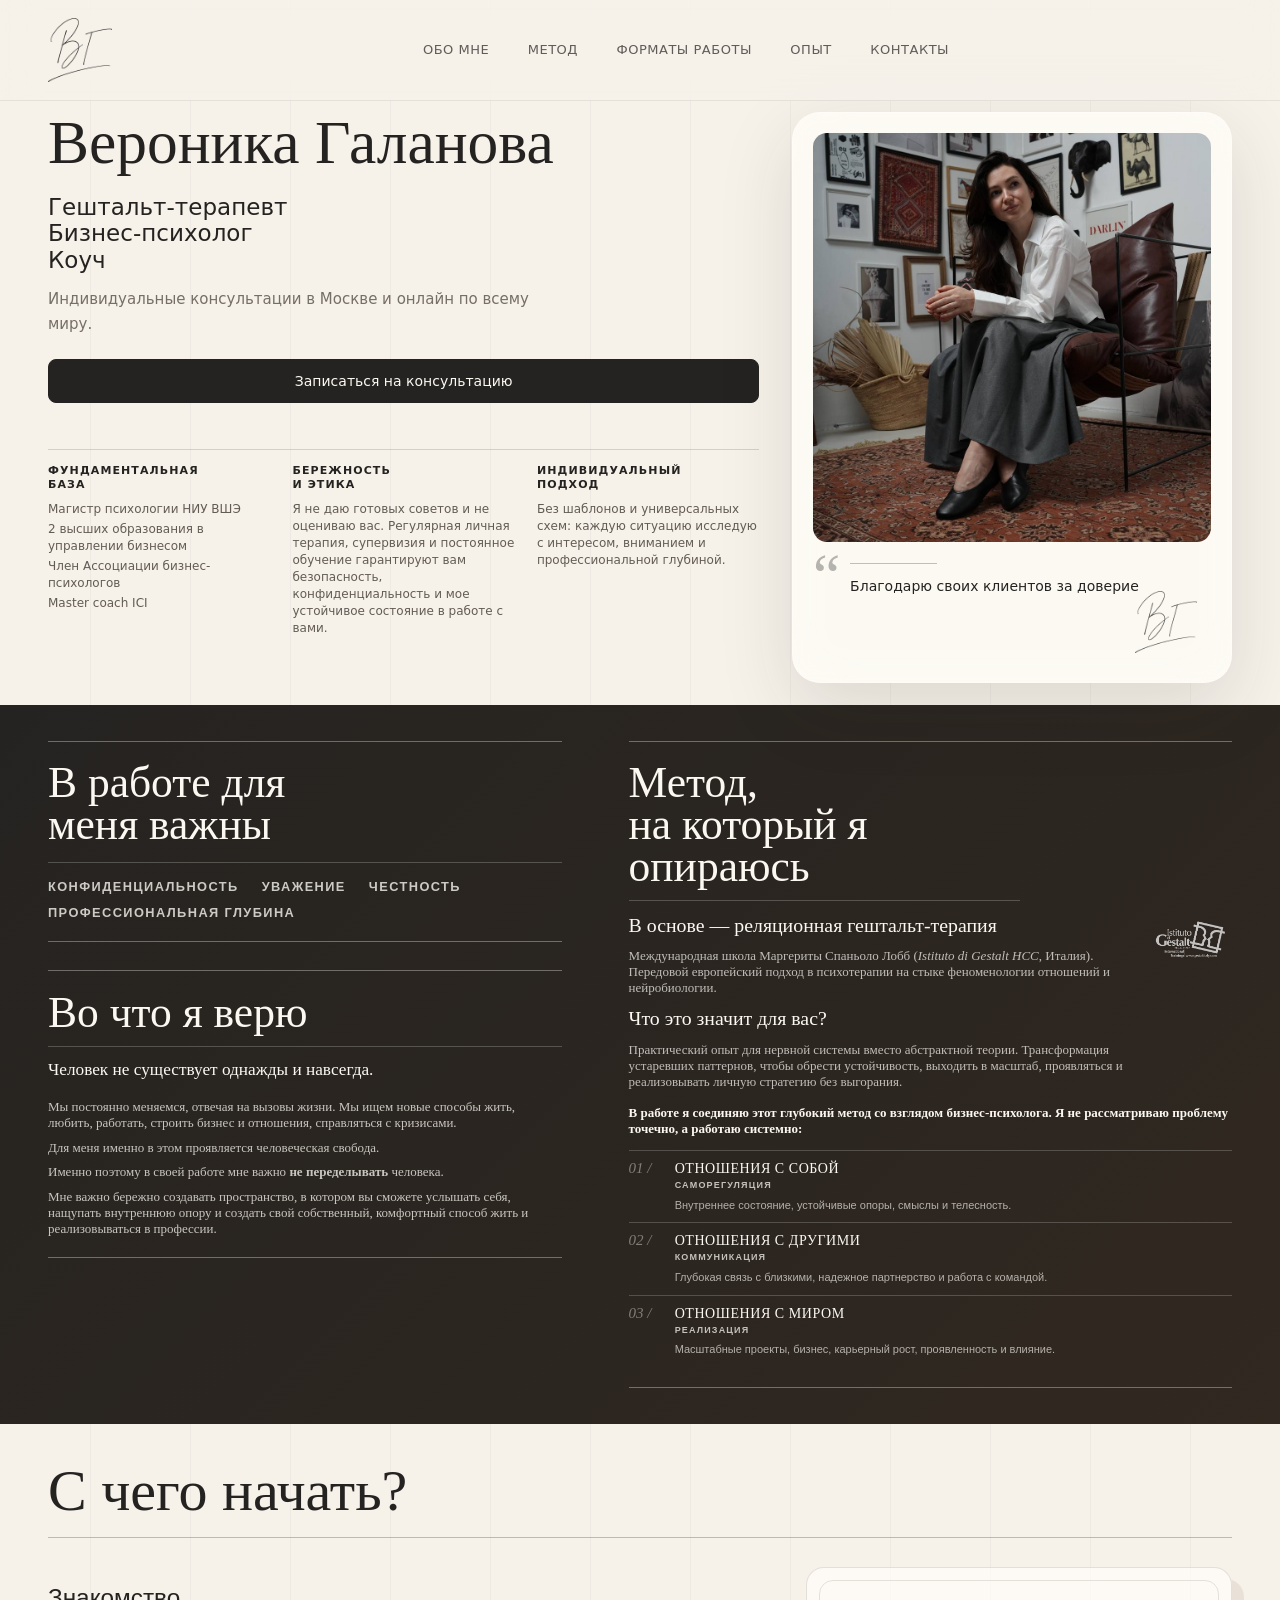
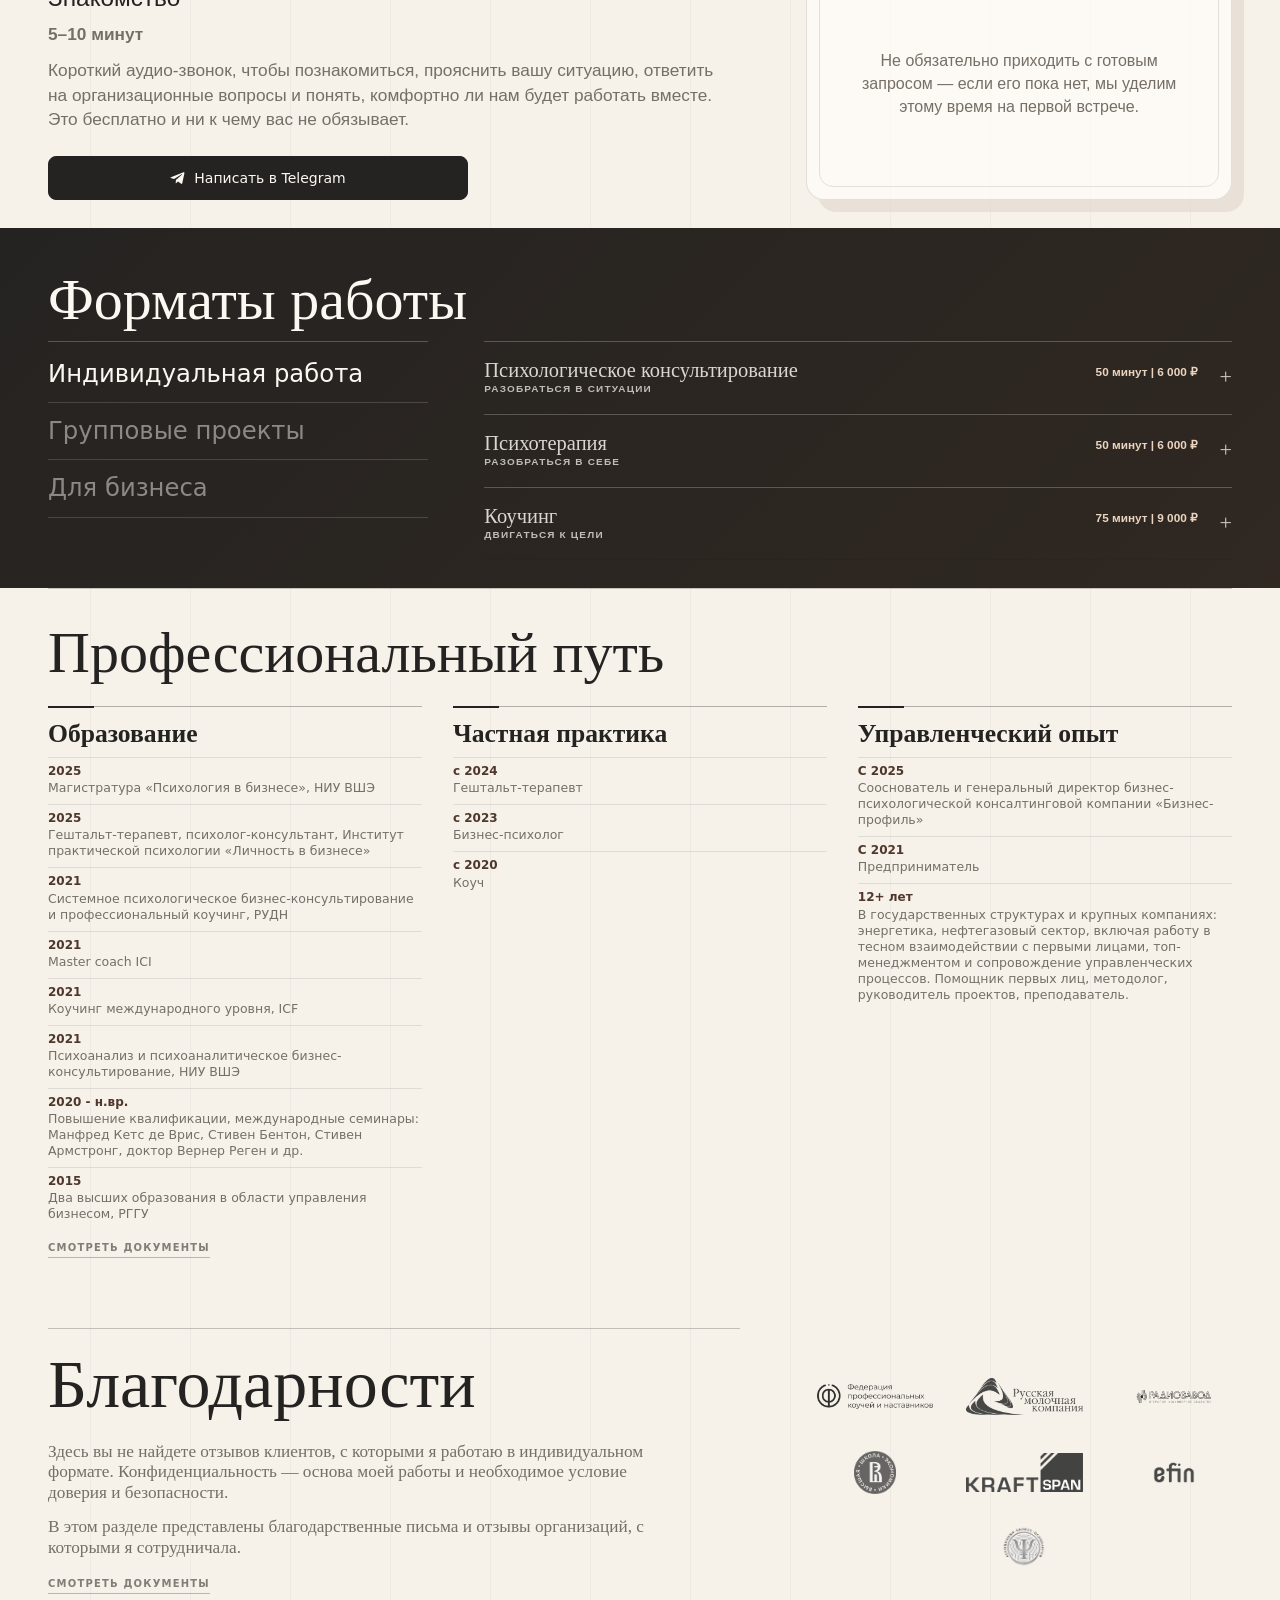
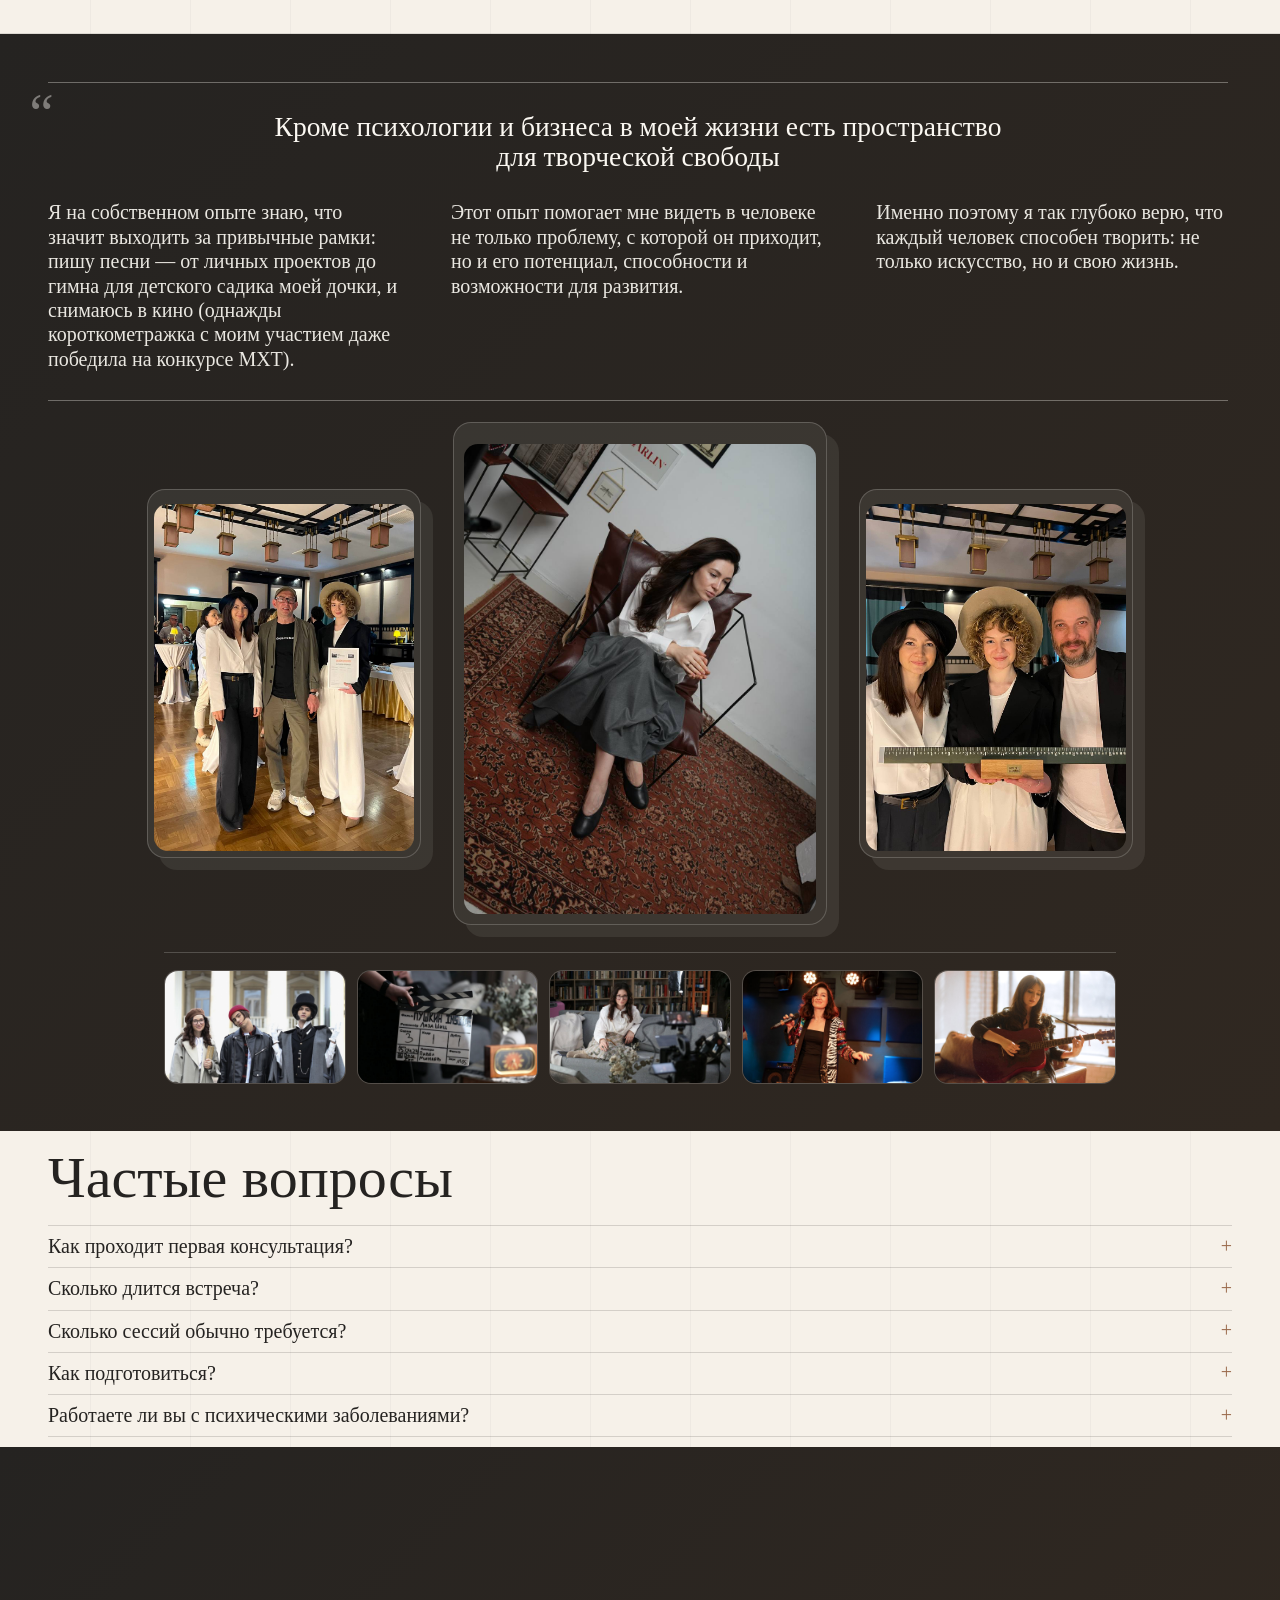
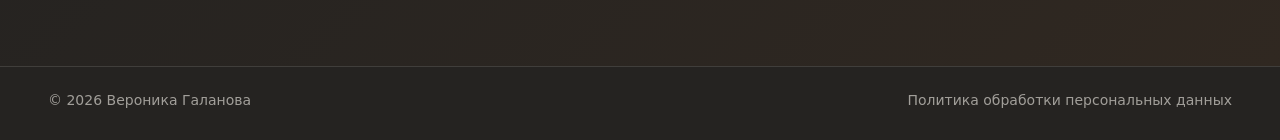
==== commit a5594f64: "Update Veronika Galanova site" ====
--- a/index.html
+++ b/index.html
@@ -28,11 +28,11 @@
       </a>
       <nav class="nav" aria-label="Основная навигация">
         <a href="#top">Обо мне</a>
+        <a href="#method">Метод</a>
         <a href="#formats">Форматы работы</a>
         <a href="#experience">Опыт</a>
         <a href="#contacts">Контакты</a>
       </nav>
-      <a class="header-action" href="https://t.me/veronika_galanova?text=%D0%97%D0%B4%D1%80%D0%B0%D0%B2%D1%81%D1%82%D0%B2%D1%83%D0%B9%D1%82%D0%B5%2C%20%D0%92%D0%B5%D1%80%D0%BE%D0%BD%D0%B8%D0%BA%D0%B0%21%20%D0%A5%D0%BE%D1%87%D1%83%20%D0%B7%D0%B0%D0%BF%D0%B8%D1%81%D0%B0%D1%82%D1%8C%D1%81%D1%8F%20%D0%BD%D0%B0%20%D0%BA%D0%BE%D0%BD%D1%81%D1%83%D0%BB%D1%8C%D1%82%D0%B0%D1%86%D0%B8%D1%8E.%20%D0%9F%D0%BE%D0%B4%D1%81%D0%BA%D0%B0%D0%B6%D0%B8%D1%82%D0%B5%2C%20%D0%BF%D0%BE%D0%B6%D0%B0%D0%BB%D1%83%D0%B9%D1%81%D1%82%D0%B0%2C%20%D0%BA%D0%BE%D0%B3%D0%B4%D0%B0%20%D0%BC%D0%BE%D0%B6%D0%BD%D0%BE%20%D1%81%D0%BE%D0%B7%D0%B2%D0%BE%D0%BD%D0%B8%D1%82%D1%8C%D1%81%D1%8F%20%D0%B4%D0%BB%D1%8F%20%D0%B7%D0%BD%D0%B0%D0%BA%D0%BE%D0%BC%D1%81%D1%82%D0%B2%D0%B0%3F" target="_blank" rel="noopener">Записаться</a>
     </header>
 
     <main id="main">
@@ -75,53 +75,84 @@
 
       <section class="section approach" id="approach" aria-labelledby="approach-title">
         <div class="approach__spread reveal">
-          <div class="principles-spread">
-            <header class="principles-spread__heading">
-              <h2 id="approach-title">В работе для меня очень важны</h2>
-            </header>
-            <p class="principles-line">Конфиденциальность - уважение - честность - профессиональная глубина</p>
-          </div>
-          <div class="belief" aria-labelledby="belief-title">
-            <h2 id="belief-title">Во что я верю</h2>
-            <div class="belief__text">
-              <p>Человек не существует однажды и навсегда.</p>
-              <p>Мы постоянно меняемся, отвечая на вызовы жизни. Мы ищем новые способы жить, любить, работать, строить бизнес и отношения, справляться с кризисами.</p>
-              <p>Для меня именно в этом проявляется человеческая свобода.</p>
-              <p>Именно поэтому в своей работе мне важно <strong>не переделывать</strong> человека.</p>
-              <p>Мне важно бережно создавать пространство, в котором вы сможете услышать себя, нащупать внутреннюю опору и создать свой собственный, комфортный способ жить и реализовываться в профессии.</p>
-            </div>
-          </div>
-        </div>
-      </section>
-
-      <section class="section method" aria-labelledby="method-title">
-        <div class="method__content reveal">
-          <h2 id="method-title">Мой подход</h2>
-          <details class="method__details">
-            <summary>Читать подробнее</summary>
-            <div class="method__body">
-              <div class="method__text">
-                <p>Моя база — реляционная гештальт-терапия (итальянская школа М. Спаньоло Лобб). Главный принцип этого метода: человек не существует в изоляции. Мы живем, травмируемся и исцеляемся только в контакте с другим человеком.</p>
-                <p><strong>Что это дает вам на практике?</strong> Наши отношения в терапии становятся безопасным пространством. Это место, где вы можете проработать то, что болит, получить безусловную поддержку и попробовать новые, здоровые способы взаимодействия без страха оценки. А затем — уверенно перенести этот опыт в свою реальную жизнь, в семью и бизнес.</p>
-                <p>В работе я соединяю этот глубокий метод со взглядом бизнес-психолога. Я не рассматриваю проблему точечно, а работаю системно, в связке «мысли — чувства — тело», и смотрю на вашу жизнь через три уровня:</p>
+          <div class="approach__left">
+            <div class="principles-spread">
+              <header class="principles-spread__heading">
+                <h2 id="approach-title">В работе для меня важны</h2>
+              </header>
+              <ul class="principles-list" aria-label="Принципы работы">
+                <li>Конфиденциальность</li>
+                <li>Уважение</li>
+                <li>Честность</li>
+                <li>Профессиональная глубина</li>
+              </ul>
+            </div>
+            <div class="belief" aria-labelledby="belief-title">
+              <h2 id="belief-title">Во что я верю</h2>
+              <div class="belief__text">
+                <p>Человек не существует однажды и навсегда.</p>
+                <p>Мы постоянно меняемся, отвечая на вызовы жизни. Мы ищем новые способы жить, любить, работать, строить бизнес и отношения, справляться с кризисами.</p>
+                <p>Для меня именно в этом проявляется человеческая свобода.</p>
+                <p>Именно поэтому в своей работе мне важно <strong>не переделывать</strong> человека.</p>
+                <p>Мне важно бережно создавать пространство, в котором вы сможете услышать себя, нащупать внутреннюю опору и создать свой собственный, комфортный способ жить и реализовываться в профессии.</p>
               </div>
-              <div class="method__triad" aria-label="Фокусы подхода">
-                <article>
-                  <h3>Отношения с собой</h3>
-                  <p>ваше внутреннее состояние, смыслы и опоры</p>
-                </article>
-                <article>
-                  <h3>Отношения с окружающими</h3>
-                  <p>то, как вы выстраиваете связь с людьми, семьей, коллегами</p>
-                </article>
-                <article>
-                  <h3>Отношения с миром</h3>
-                  <p>ваша карьера, проекты и та среда, которую вы создаете</p>
-                </article>
+            </div>
+          </div>
+          <div class="approach-method" id="method" aria-labelledby="method-title">
+            <h2 id="method-title">Метод,<br>на который я опираюсь</h2>
+            <div class="approach-method__body">
+              <div class="approach-method__lead">
+                <h3>В основе — реляционная гештальт-терапия</h3>
+                <p>Международная школа Маргериты Спаньоло Лобб (<em>Istituto di Gestalt HCC</em>, Италия). Передовой европейский подход в психотерапии на стыке феноменологии отношений и нейробиологии.</p>
+                <img class="method__seal" src="assets/gestalt-hcc-logo.png" alt="Istituto di Gestalt HCC Italy" width="590" height="368" loading="lazy">
+                <h3>Что это значит для вас?</h3>
+                <p>Практический опыт для нервной системы вместо абстрактной теории. Трансформация устаревших паттернов, чтобы обрести устойчивость, выходить в масштаб, проявляться и реализовывать личную стратегию без выгорания.</p>
               </div>
-              <p class="method__closing">От того, в каком состоянии находитесь вы, напрямую зависят ваши отношения с окружающими и ваша реализация в мире. Я помогаю улучшить качество вашей жизни и отношений, а также раскрыть новые возможности для самореализации.</p>
-            </div>
-          </details>
+              <div class="approach-method__strategy">
+                <p class="method__bridge"><strong>В работе я соединяю этот глубокий метод со взглядом бизнес-психолога. Я не рассматриваю проблему точечно, а работаю системно:</strong></p>
+                <div class="method__triad" aria-label="Фокусы подхода">
+                  <article class="method-card">
+                    <span class="method-card__icon" aria-hidden="true">
+                      <svg viewBox="0 0 24 24" focusable="false">
+                        <circle cx="12" cy="8" r="3.5"></circle>
+                        <path d="M5 20c1.2-4 3.5-6 7-6s5.8 2 7 6"></path>
+                        <path d="M12 3v2"></path>
+                      </svg>
+                    </span>
+                <h3>ОТНОШЕНИЯ С СОБОЙ</h3>
+                    <p class="method-card__subtitle">Саморегуляция</p>
+                    <p>Внутреннее состояние, устойчивые опоры, смыслы и телесность.</p>
+                  </article>
+                  <article class="method-card">
+                    <span class="method-card__icon" aria-hidden="true">
+                      <svg viewBox="0 0 24 24" focusable="false">
+                        <circle cx="8" cy="8" r="3"></circle>
+                        <circle cx="16" cy="8" r="3"></circle>
+                        <path d="M3.5 19c.9-3.1 2.7-4.7 5.2-4.7"></path>
+                        <path d="M20.5 19c-.9-3.1-2.7-4.7-5.2-4.7"></path>
+                        <path d="M9.5 15.5h5"></path>
+                      </svg>
+                    </span>
+                <h3>ОТНОШЕНИЯ С ДРУГИМИ</h3>
+                    <p class="method-card__subtitle">Коммуникация</p>
+                    <p>Глубокая связь с близкими, надежное партнерство и работа с командой.</p>
+                  </article>
+                  <article class="method-card">
+                    <span class="method-card__icon" aria-hidden="true">
+                      <svg viewBox="0 0 24 24" focusable="false">
+                        <path d="M4 17l5-5 4 4 7-8"></path>
+                        <path d="M15 8h5v5"></path>
+                        <path d="M4 21h16"></path>
+                      </svg>
+                    </span>
+                <h3>ОТНОШЕНИЯ С МИРОМ</h3>
+                    <p class="method-card__subtitle">Реализация</p>
+                    <p>Масштабные проекты, бизнес, карьерный рост, проявленность и влияние.</p>
+                  </article>
+                </div>
+              </div>
+            </div>
+          </div>
         </div>
       </section>
 
@@ -136,17 +167,17 @@
                 <h3>Знакомство</h3>
                 <p class="meta">5–10 минут</p>
                 <p>Короткий аудио-звонок, чтобы познакомиться, прояснить вашу ситуацию, ответить на организационные вопросы и понять, комфортно ли нам будет работать вместе. Это бесплатно и ни к чему вас не обязывает.</p>
+                <a class="button process__button" href="https://t.me/veronika_galanova?text=%D0%97%D0%B4%D1%80%D0%B0%D0%B2%D1%81%D1%82%D0%B2%D1%83%D0%B9%D1%82%D0%B5%2C%20%D0%92%D0%B5%D1%80%D0%BE%D0%BD%D0%B8%D0%BA%D0%B0%21%20%D0%A5%D0%BE%D1%87%D1%83%20%D0%B7%D0%B0%D0%BF%D0%B8%D1%81%D0%B0%D1%82%D1%8C%D1%81%D1%8F%20%D0%BD%D0%B0%20%D0%BA%D0%BE%D0%BD%D1%81%D1%83%D0%BB%D1%8C%D1%82%D0%B0%D1%86%D0%B8%D1%8E.%20%D0%9F%D0%BE%D0%B4%D1%81%D0%BA%D0%B0%D0%B6%D0%B8%D1%82%D0%B5%2C%20%D0%BF%D0%BE%D0%B6%D0%B0%D0%BB%D1%83%D0%B9%D1%81%D1%82%D0%B0%2C%20%D0%BA%D0%BE%D0%B3%D0%B4%D0%B0%20%D0%BC%D0%BE%D0%B6%D0%BD%D0%BE%20%D1%81%D0%BE%D0%B7%D0%B2%D0%BE%D0%BD%D0%B8%D1%82%D1%8C%D1%81%D1%8F%20%D0%B4%D0%BB%D1%8F%20%D0%B7%D0%BD%D0%B0%D0%BA%D0%BE%D0%BC%D1%81%D1%82%D0%B2%D0%B0%3F" target="_blank" rel="noopener">
+                  <svg class="button__icon" viewBox="0 0 24 24" aria-hidden="true" focusable="false">
+                    <path d="M21.7 4.4 18.4 20c-.2.9-.8 1.1-1.6.7l-4.9-3.6-2.4 2.3c-.3.3-.5.5-1 .5l.4-5 9.2-8.3c.4-.4-.1-.6-.6-.2L6.1 13.6 1.2 12c-.9-.3-.9-.9.2-1.3L20.2 3.5c.8-.3 1.6.2 1.5.9Z"/>
+                  </svg>
+                  <span>Написать в Telegram</span>
+                </a>
               </article>
             </div>
           </div>
           <div class="process__action">
             <p class="process__lead reveal">Не обязательно приходить с готовым запросом — если его пока нет, мы уделим этому время на первой встрече.</p>
-            <a class="button process__button reveal" href="https://t.me/veronika_galanova?text=%D0%97%D0%B4%D1%80%D0%B0%D0%B2%D1%81%D1%82%D0%B2%D1%83%D0%B9%D1%82%D0%B5%2C%20%D0%92%D0%B5%D1%80%D0%BE%D0%BD%D0%B8%D0%BA%D0%B0%21%20%D0%A5%D0%BE%D1%87%D1%83%20%D0%B7%D0%B0%D0%BF%D0%B8%D1%81%D0%B0%D1%82%D1%8C%D1%81%D1%8F%20%D0%BD%D0%B0%20%D0%BA%D0%BE%D0%BD%D1%81%D1%83%D0%BB%D1%8C%D1%82%D0%B0%D1%86%D0%B8%D1%8E.%20%D0%9F%D0%BE%D0%B4%D1%81%D0%BA%D0%B0%D0%B6%D0%B8%D1%82%D0%B5%2C%20%D0%BF%D0%BE%D0%B6%D0%B0%D0%BB%D1%83%D0%B9%D1%81%D1%82%D0%B0%2C%20%D0%BA%D0%BE%D0%B3%D0%B4%D0%B0%20%D0%BC%D0%BE%D0%B6%D0%BD%D0%BE%20%D1%81%D0%BE%D0%B7%D0%B2%D0%BE%D0%BD%D0%B8%D1%82%D1%8C%D1%81%D1%8F%20%D0%B4%D0%BB%D1%8F%20%D0%B7%D0%BD%D0%B0%D0%BA%D0%BE%D0%BC%D1%81%D1%82%D0%B2%D0%B0%3F" target="_blank" rel="noopener">
-              <svg class="button__icon" viewBox="0 0 24 24" aria-hidden="true" focusable="false">
-                <path d="M21.7 4.4 18.4 20c-.2.9-.8 1.1-1.6.7l-4.9-3.6-2.4 2.3c-.3.3-.5.5-1 .5l.4-5 9.2-8.3c.4-.4-.1-.6-.6-.2L6.1 13.6 1.2 12c-.9-.3-.9-.9.2-1.3L20.2 3.5c.8-.3 1.6.2 1.5.9Z"/>
-              </svg>
-              <span>Написать в Telegram</span>
-            </a>
           </div>
         </div>
       </section>
@@ -169,7 +200,7 @@
                   <summary>
                     <h4>Психологическое консультирование</h4>
                     <p class="lede">разобраться в ситуации</p>
-                    <p class="price">50 минут - 6 000 ₽</p>
+                    <p class="price">50 минут | 6 000 ₽</p>
                   </summary>
                   <div class="format-card__body">
                     <p>Краткосрочная работа, направленная на преодоление жизненного или профессионального кризиса, разрешение конкретной ситуации или работу с отдельными психологическими симптомами.</p>
@@ -198,7 +229,7 @@
                   <summary>
                     <h4>Психотерапия</h4>
                     <p class="lede">разобраться в себе</p>
-                    <p class="price">50 минут - 6 000 ₽</p>
+                    <p class="price">50 минут | 6 000 ₽</p>
                   </summary>
                   <div class="format-card__body">
                     <p>Долгосрочная работа с регулярными встречами, направленная не только на решение конкретного запроса, но и на исследование его глубинных причин.</p>
@@ -225,7 +256,7 @@
                   <summary>
                     <h4>Коучинг</h4>
                     <p class="lede">двигаться к цели</p>
-                    <p class="price">75 минут - 9 000 ₽</p>
+                    <p class="price">75 минут | 9 000 ₽</p>
                   </summary>
                   <div class="format-card__body">
                     <p>Формат подходит, когда основная задача - сфокусироваться на развитии, принятии решений и достижении конкретного результата.</p>
@@ -281,19 +312,12 @@
                 </details>
                 <details class="format-card">
                   <summary>
-                    <h4>Терапевтическая группа:<br>«Самореализация и деньги»</h4>
+                    <h4>Терапевтическая группа</h4>
                   </summary>
                   <div class="format-card__body">
-                    <p>Это глубокая психологическая работа для тех, кто хочет расти профессионально и финансово. В группе мы не обсуждаем маркетинг — мы работаем с мышлением, негативными финансовыми сценариями и страхами, которые мешают вам двигаться вперед.</p>
-                    <h5>Эта группа для вас, если вы узнаете себя в этих ситуациях:</h5>
-                    <ul class="split-list">
-                      <li><strong>Ограничивающие установки о деньгах:</strong> глубоко внутри вас живут убеждения, что «большие деньги — это опасно», «быть богатым — стыдно» или что высокий доход достается только тяжелым трудом;</li>
-                      <li><strong>Финансовый потолок:</strong> вы много работаете, постоянно учитесь, но ваш доход давно застрял на одной отметке. Вы уперлись в невидимую стену;</li>
-                      <li><strong>Обесценивание себя:</strong> вам неловко называть адекватную цену за свой труд, заявлять о себе или просить повышения. Синдром самозванца заставляет вас соглашаться на меньшее;</li>
-                      <li><strong>Выгорание и саботаж:</strong> вы подсознательно боитесь, что для роста доходов придется работать на износ. Из-за этого вы откладываете важные шаги и саботируете свой же успех.</li>
-                    </ul>
+                    <p>Это глубокая психологическая работа для тех, кто хочет лучше понять себя, выйти из замкнутого круга и качественно изменить свою жизнь. В группе мы не даем поверхностных советов — мы работаем с мышлением, эмоциональными блоками, устаревшими сценариями и страхами, которые мешают вам двигаться дальше.</p>
                     <h5>Что дает группа?</h5>
-                    <p>Вы попадете в безопасное пространство людей со схожими амбициями. Группа работает как мощное зеркало: вы ясно увидите свои слепые зоны, поймете, как именно ваши отношения с деньгами блокируют вашу реализацию, и сможете выстроить новые, бережные к себе стратегии прямо в процессе работы.</p>
+                    <p>Вы попадете в безопасное и бережное пространство людей со схожими исканиями. Группа работает как мощное зеркало: вы ясно увидите свои слепые зоны, поймете, как именно выстраиваете отношения с собой и окружающим миром, и смоделируете новые, устойчивые стратегии прямо в процессе работы.</p>
                     <h5>Формат участия:</h5>
                     <ul class="split-list">
                       <li>Встречи 1 раз в неделю (2 часа)</li>
@@ -387,15 +411,15 @@
               <ol>
                 <li>
                   <time>с 2024</time>
-                  <p>гештальт терапевт</p>
+                  <p>Гештальт-терапевт</p>
                 </li>
                 <li>
                   <time>с 2023</time>
-                  <p>бизнес-психолог</p>
+                  <p>Бизнес-психолог</p>
                 </li>
                 <li>
                   <time>с 2020</time>
-                  <p>коуч</p>
+                  <p>Коуч</p>
                 </li>
               </ol>
             </section>
@@ -403,16 +427,16 @@
               <h3 id="management-title">Управленческий опыт</h3>
               <ol>
                 <li>
-                  <time>с 2025</time>
-                  <p>сооснователь и генеральный директор бизнес-психологической консалтинговой компании «Бизнес-профиль»</p>
-                </li>
-                <li>
-                  <time>с 2021</time>
-                  <p>предприниматель</p>
+                  <time>С 2025</time>
+                  <p>Сооснователь и генеральный директор бизнес-психологической консалтинговой компании «Бизнес-профиль»</p>
+                </li>
+                <li>
+                  <time>С 2021</time>
+                  <p>Предприниматель</p>
                 </li>
                 <li>
                   <time>12+ лет</time>
-                  <p>в государственных структурах и крупных компаниях: энергетика, нефтегазовый сектор, включая работу в тесном взаимодействии с первыми лицами, топ-менеджментом и сопровождение управленческих процессов. Помощник первых лиц, методолог, руководитель проектов, преподаватель.</p>
+                  <p>В государственных структурах и крупных компаниях: энергетика, нефтегазовый сектор, включая работу в тесном взаимодействии с первыми лицами, топ-менеджментом и сопровождение управленческих процессов. Помощник первых лиц, методолог, руководитель проектов, преподаватель.</p>
                 </li>
               </ol>
             </section>
@@ -439,6 +463,18 @@
               <figcaption>Master coach ICI</figcaption>
             </figure>
             <figure class="documents-modal__figure" data-document-slide>
+              <img src="assets/education-documents/hse-business-psychology.jpg" alt="Бизнес-психология, НИУ ВШЭ" width="1654" height="2339" loading="lazy">
+              <figcaption>Бизнес-психология, НИУ ВШЭ</figcaption>
+            </figure>
+            <figure class="documents-modal__figure" data-document-slide>
+              <img src="assets/education-documents/hse-business-psychology-consultant.jpg" alt="Бизнес-психолог-консультант, НИУ ВШЭ" width="1654" height="2339" loading="lazy">
+              <figcaption>Бизнес-психолог-консультант, НИУ ВШЭ</figcaption>
+            </figure>
+            <figure class="documents-modal__figure" data-document-slide>
+              <img src="assets/education-documents/hse-business-coach.jpg" alt="Бизнес-коуч, НИУ ВШЭ" width="1654" height="2339" loading="lazy">
+              <figcaption>Бизнес-коуч, НИУ ВШЭ</figcaption>
+            </figure>
+            <figure class="documents-modal__figure" data-document-slide>
               <img src="assets/education-documents/ac-professional-coach-new.jpg" alt="Сертификат AC Professional Coach" width="1272" height="1800" loading="lazy">
               <figcaption>AC Professional Coach</figcaption>
             </figure>
@@ -469,7 +505,7 @@
             </div>
             <button class="documents-modal__nav documents-modal__nav--next" type="button" data-documents-next aria-label="Следующий документ">›</button>
           </div>
-          <p class="documents-modal__counter" data-documents-counter>1 / 10</p>
+          <p class="documents-modal__counter" data-documents-counter>1 / 13</p>
         </div>
       </dialog>
 
@@ -554,9 +590,18 @@
 
       <section class="section interlude" aria-label="Личный контекст">
         <div class="interlude__text reveal">
-          <p>Кроме психологии и бизнеса, в моей жизни есть пространство для творческой свободы. Я на собственном опыте знаю, что значит выходить за привычные рамки: я пишу песни — от личных проектов до гимна для детского садика моей дочки, и снимаюсь в кино (однажды короткометражка с моим участием даже победила на конкурсе МХТ).</p>
-          <p>Этот опыт помогает мне видеть в человеке не только проблему, с которой он приходит, но и его потенциал, способности и возможности для развития.</p>
-          <p>Именно поэтому я так глубоко верю, что каждый человек способен творить: не только искусство, но и свою жизнь.</p>
+          <p class="interlude__lead">Кроме психологии и бизнеса в моей жизни есть пространство<br>для творческой свободы</p>
+          <div class="interlude__columns">
+            <div class="interlude__column">
+              <p>Я на собственном опыте знаю, что значит выходить за привычные рамки: пишу песни — от личных проектов до гимна для детского садика моей дочки, и снимаюсь в кино (однажды короткометражка с моим участием даже победила на конкурсе МХТ).</p>
+            </div>
+            <div class="interlude__column">
+              <p>Этот опыт помогает мне видеть в человеке не только проблему, с которой он приходит, но и его потенциал, способности и возможности для развития.</p>
+            </div>
+            <div class="interlude__column">
+              <p>Именно поэтому я так глубоко верю, что каждый человек способен творить: не только искусство, но и свою жизнь.</p>
+            </div>
+          </div>
         </div>
         <div class="interlude__photo-composition reveal" aria-label="Фотографии творческих и образовательных проектов">
           <figure class="interlude__side-image">
@@ -635,16 +680,16 @@
                   <path d="M20.9 4.2 3.8 10.8c-1 .4-1 1.8.1 2.1l4.2 1.3 1.6 5c.3.9 1.5 1.1 2.1.4l2.4-2.7 4.2 3.1c.8.6 2 .1 2.2-.9l2.5-13.5c.2-1-.8-1.8-1.8-1.4Zm-3.3 4.2-7 6.4-.3 2.6-1-3.2 8.3-5.8Z"/>
                 </svg>
               </a>
-              <a class="contacts__icon contacts__icon--max" href="https://max.ru/" target="_blank" rel="noopener" aria-label="Написать в MAX">MAX</a>
-            </div>
-            <p>Написать письмо: <a href="mailto:info@veronikagalanova.ru">info@veronikagalanova.ru</a></p>
+              <a class="contacts__icon contacts__icon--max" href="https://max.ru/u/f9LHodD0cOLVFNBGdfEwIjgcKpFnPHPBKPm5CVH_1inrNThct8_bg93CEKQ" target="_blank" rel="noopener" aria-label="Написать в MAX">MAX</a>
+            </div>
+            <p><a class="contacts__email" href="mailto:info@veronikagalanova.ru">info@veronikagalanova.ru</a></p>
           </div>
         </div>
       </section>
     </main>
 
     <footer class="site-footer">
-      <p>© Вероника Галанова</p>
+      <p>© 2026 Вероника Галанова</p>
       <a href="#">Политика обработки персональных данных</a>
     </footer>
 
--- a/styles.css
+++ b/styles.css
@@ -61,6 +61,23 @@
   font: inherit;
 }
 
+:where(a, button, summary, input, textarea, select, [tabindex]):focus {
+  outline: none;
+}
+
+:where(a, button, summary, input, textarea, select, [tabindex]):focus-visible {
+  outline: 1px solid rgba(79, 56, 43, 0.5);
+  outline-offset: 4px;
+  box-shadow: 0 0 0 4px rgba(155, 107, 77, 0.12);
+}
+
+.dark :where(a, button, summary, input, textarea, select, [tabindex]):focus-visible,
+.formats :where(a, button, summary, input, textarea, select, [tabindex]):focus-visible,
+.site-footer :where(a, button, summary, input, textarea, select, [tabindex]):focus-visible {
+  outline-color: rgba(251, 248, 242, 0.62);
+  box-shadow: 0 0 0 4px rgba(251, 248, 242, 0.11);
+}
+
 .skip-link {
   position: absolute;
   left: 16px;
@@ -92,7 +109,7 @@
   inset: 0 0 auto;
   z-index: 10;
   display: grid;
-  grid-template-columns: auto 1fr auto;
+  grid-template-columns: auto 1fr;
   align-items: center;
   gap: 28px;
   padding: 18px max(var(--page-gutter), calc((100vw - var(--max)) / 2));
@@ -123,8 +140,7 @@
   text-transform: uppercase;
 }
 
-.nav a,
-.header-action {
+.nav a {
   text-decoration: none;
 }
 
@@ -135,14 +151,6 @@
 
 .nav a:hover {
   color: var(--graphite);
-}
-
-.header-action {
-  padding: 10px 18px;
-  color: var(--paper);
-  background: var(--graphite);
-  border-radius: 8px;
-  font-size: 13px;
 }
 
 .section {
@@ -293,7 +301,7 @@
 .hero__proof p,
 .hero__proof ul {
   margin-bottom: 0;
-  color: var(--muted);
+  color: #625c55;
   font-size: 12px;
   line-height: 1.42;
 }
@@ -315,20 +323,26 @@
   align-content: start;
   justify-self: end;
   width: min(35vw, 440px);
+  padding: clamp(14px, 1.6vw, 20px);
+  background: rgba(255, 253, 248, 0.66);
+  border: 1px solid rgba(255, 253, 248, 0.72);
+  border-radius: calc(var(--radius) + 14px);
+  box-shadow:
+    0 24px 76px rgba(49, 43, 36, 0.13),
+    0 0 46px rgba(255, 253, 248, 0.48) inset;
+  backdrop-filter: blur(8px);
 }
 
 .hero__image {
   position: relative;
   width: 100%;
   margin: 0;
-  padding: clamp(14px, 1.6vw, 20px);
-  background: rgba(255, 253, 248, 0.64);
-  border: 1px solid rgba(255, 253, 248, 0.66);
-  border-radius: calc(var(--radius) + 10px);
-  box-shadow:
-    0 22px 70px rgba(49, 43, 36, 0.12),
-    0 0 42px rgba(255, 253, 248, 0.45) inset;
-  backdrop-filter: blur(8px);
+  padding: 0;
+  background: transparent;
+  border: 0;
+  border-radius: var(--radius);
+  box-shadow: none;
+  backdrop-filter: none;
 }
 
 .hero__image::after {
@@ -345,26 +359,31 @@
 .hero__photo-quote {
   position: relative;
   width: 100%;
-  margin: clamp(4px, 0.8vw, 10px) 0 0;
-  padding: clamp(22px, 1.9vw, 28px) 0 clamp(30px, 2.4vw, 38px);
+  margin: 0;
+  padding: clamp(34px, 2.7vw, 42px) 0 clamp(64px, 5.1vw, 76px);
   color: var(--graphite);
-  font-family: Georgia, "Times New Roman", serif;
-  font-size: clamp(15px, 1.15vw, 18px);
-  font-style: italic;
-  line-height: 1.28;
+  font-family: Inter, ui-sans-serif, system-ui, -apple-system, BlinkMacSystemFont, "Segoe UI", sans-serif;
+  font-size: clamp(14px, 1.02vw, 16px);
+  font-style: normal;
+  font-weight: 400;
+  letter-spacing: 0;
+  line-height: 1.45;
   text-shadow: none;
 }
 
 .hero__photo-quote p {
   width: 100%;
   margin: 0;
+  padding-right: 0;
+  padding-left: clamp(28px, 2.9vw, 38px);
+  white-space: nowrap;
 }
 
 .hero__photo-quote img {
   position: absolute;
-  right: clamp(-6px, -0.4vw, -2px);
-  bottom: clamp(-16px, -1vw, -10px);
-  width: clamp(54px, 5.2vw, 72px);
+  right: clamp(10px, 1.1vw, 16px);
+  bottom: clamp(2px, 0.7vw, 10px);
+  width: clamp(50px, 4.8vw, 66px);
   opacity: 0.88;
   pointer-events: none;
 }
@@ -372,9 +391,9 @@
 .hero__photo-quote::after {
   content: "";
   position: absolute;
-  left: clamp(44px, 4vw, 58px);
-  top: clamp(16px, 1.5vw, 22px);
-  width: clamp(58px, 5vw, 78px);
+  left: clamp(28px, 2.9vw, 38px);
+  top: clamp(19px, 1.65vw, 25px);
+  width: clamp(76px, 6.8vw, 104px);
   height: 1px;
   background: rgba(37, 35, 33, 0.28);
 }
@@ -382,11 +401,11 @@
 .hero__photo-quote::before {
   content: "“";
   position: absolute;
-  left: clamp(-10px, -0.7vw, -4px);
-  top: clamp(-34px, -2.4vw, -24px);
-  color: rgba(37, 35, 33, 0.35);
+  left: 0;
+  top: clamp(0px, 0.3vw, 5px);
+  color: rgba(37, 35, 33, 0.33);
   font-family: Georgia, "Times New Roman", serif;
-  font-size: clamp(72px, 7vw, 94px);
+  font-size: clamp(50px, 4.8vw, 66px);
   line-height: 1;
 }
 
@@ -451,7 +470,9 @@
 
 .process .section-heading {
   max-width: none;
-  margin-bottom: clamp(16px, 2vw, 28px);
+  margin-bottom: clamp(18px, 2.2vw, 30px);
+  padding-bottom: clamp(10px, 1.2vw, 14px);
+  border-bottom: 1px solid rgba(45, 41, 37, 0.28);
 }
 
 .process .section-heading h2 {
@@ -462,19 +483,23 @@
 }
 
 .process__lead {
-  max-width: 760px;
-  margin: 0;
+  position: relative;
+  z-index: 1;
+  max-width: 360px;
+  margin: 0 auto;
   color: var(--muted);
   font-family: Inter, Arial, sans-serif;
-  font-size: clamp(16px, 1.35vw, 18px);
-  line-height: 1.42;
+  font-size: clamp(16px, 1.15vw, 18px);
+  font-style: normal;
+  line-height: 1.44;
+  text-align: center;
 }
 
 .process__layout {
   display: grid;
   grid-template-columns: minmax(0, 0.62fr) minmax(260px, 0.38fr);
   gap: clamp(28px, 5vw, 76px);
-  align-items: stretch;
+  align-items: start;
 }
 
 .process__content {
@@ -489,14 +514,27 @@
 }
 
 .process__action {
-  display: grid;
-  gap: clamp(14px, 1.7vw, 22px);
-  align-content: start;
+  position: relative;
+  display: grid;
+  align-content: center;
   justify-self: end;
-  width: min(100%, 420px);
-  padding: clamp(12px, 1.3vw, 16px) 0;
-  border-top: 1px solid rgba(45, 41, 37, 0.28);
-  border-bottom: 1px solid rgba(45, 41, 37, 0.28);
+  width: min(100%, 430px);
+  min-height: 100%;
+  padding: clamp(24px, 2.8vw, 36px);
+  background: rgba(255, 253, 248, 0.72);
+  border: 1px solid rgba(45, 41, 37, 0.12);
+  border-radius: calc(var(--radius) + 4px);
+  box-shadow: 12px 12px 0 rgba(223, 214, 200, 0.55);
+}
+
+.process__action::before {
+  content: "";
+  position: absolute;
+  inset: clamp(8px, 1vw, 12px);
+  z-index: 0;
+  border: 1px solid rgba(45, 41, 37, 0.12);
+  border-radius: var(--radius);
+  pointer-events: none;
 }
 
 .process__grid {
@@ -510,19 +548,20 @@
 .process__grid article {
   position: relative;
   display: grid;
-  grid-template-rows: auto auto 1fr;
+  grid-template-rows: auto auto 1fr auto;
+  gap: clamp(8px, 0.9vw, 12px);
   align-content: start;
   height: 100%;
   min-height: 122px;
-  padding: clamp(12px, 1.3vw, 16px) 0;
+  padding: clamp(14px, 1.4vw, 18px) 0 0;
   background: transparent;
   border: 0;
-  border-top: 1px solid rgba(45, 41, 37, 0.28);
-  border-bottom: 1px solid rgba(45, 41, 37, 0.28);
+  border-top: 0;
+  border-bottom: 0;
   border-radius: 0;
 }
 
-.process__grid span {
+.process__grid article > span {
   position: static;
   justify-self: end;
   margin: 0;
@@ -544,7 +583,7 @@
 
 .process__grid p {
   max-width: 680px;
-  margin-top: 0;
+  margin: 0;
   font-family: Inter, Arial, sans-serif;
   font-size: clamp(16px, 1.35vw, 18px);
   line-height: 1.42;
@@ -590,8 +629,18 @@
 }
 
 .process__button {
-  width: 100%;
-  margin-top: 0;
+  width: min(100%, 420px);
+  margin-top: clamp(8px, 1vw, 14px);
+}
+
+.process__button span {
+  display: inline;
+  margin: 0;
+  color: inherit;
+  font-family: inherit;
+  font-size: inherit;
+  font-style: normal;
+  line-height: 1;
 }
 
 .formats {
@@ -783,7 +832,7 @@
   position: absolute;
   right: 0;
   top: 50%;
-  color: rgba(251, 248, 242, 0.54);
+  color: rgba(251, 248, 242, 0.76);
   font-family: Georgia, "Times New Roman", serif;
   font-size: 22px;
   line-height: 1;
@@ -848,7 +897,7 @@
   justify-self: start;
   margin-top: 3px;
   padding: 0;
-  color: rgba(251, 248, 242, 0.46);
+  color: rgba(251, 248, 242, 0.72);
   background: transparent;
   font-family: Inter, Arial, sans-serif;
   font-size: clamp(9px, 0.78vw, 11px);
@@ -870,7 +919,7 @@
   grid-row: 1 / span 2;
   align-self: center;
   justify-self: end;
-  color: rgba(208, 164, 135, 0.88);
+  color: rgba(242, 220, 199, 0.96);
   font-size: clamp(11px, 0.92vw, 13px);
   white-space: nowrap;
 }
@@ -972,9 +1021,9 @@
   width: 100%;
   max-width: none;
   margin: 0;
-  padding-top: clamp(34px, 4.2vw, 60px);
+  padding-top: clamp(22px, 2.8vw, 38px);
   padding-right: max(var(--page-gutter), calc((100vw - var(--max)) / 2));
-  padding-bottom: clamp(34px, 4.2vw, 60px);
+  padding-bottom: clamp(22px, 2.8vw, 38px);
   padding-left: max(var(--page-gutter), calc((100vw - var(--max)) / 2));
   color: var(--paper);
   background: linear-gradient(135deg, #252321 0%, #312820 100%);
@@ -985,98 +1034,275 @@
 
 .approach__spread {
   display: grid;
-  grid-template-columns: minmax(260px, 0.82fr) minmax(0, 1fr);
-  gap: clamp(38px, 7vw, 108px);
+  grid-template-columns: minmax(280px, 0.92fr) minmax(420px, 1.08fr);
+  gap: clamp(34px, 5.2vw, 76px);
   align-items: start;
   width: min(var(--max), 100%);
 }
 
+.approach__left {
+  display: grid;
+  gap: clamp(16px, 2.2vw, 28px);
+}
+
 .principles-spread {
   width: 100%;
-  padding: clamp(20px, 3.2vw, 38px) 0;
+  padding: clamp(12px, 1.6vw, 22px) 0;
   border-top: 1px solid rgba(251, 248, 242, 0.34);
   border-bottom: 1px solid rgba(251, 248, 242, 0.34);
 }
 
 .principles-spread__heading {
   display: block;
-  padding-bottom: clamp(14px, 2vw, 22px);
+  padding-bottom: clamp(10px, 1.3vw, 16px);
   border-bottom: 1px solid rgba(251, 248, 242, 0.22);
 }
 
 .principles-spread h2 {
   position: relative;
-  max-width: 13ch;
+  max-width: 12ch;
   margin: 0;
   color: var(--paper);
   font-family: Georgia, "Times New Roman", serif;
-  font-size: clamp(34px, 5.4vw, 68px);
+  font-size: clamp(28px, 3.4vw, 44px);
   font-weight: 400;
-  line-height: 0.9;
+  line-height: 0.96;
   letter-spacing: 0;
   text-wrap: balance;
 }
 
 .principles-spread h2::before {
-  content: "“";
-  position: absolute;
-  left: -0.58em;
-  top: -0.2em;
+  content: none;
+}
+
+.principles-list {
+  display: flex;
+  flex-wrap: wrap;
+  gap: clamp(8px, 0.9vw, 12px) clamp(14px, 1.8vw, 28px);
+  max-width: 100%;
+  margin: clamp(12px, 1.4vw, 16px) 0 0;
+  padding: 0;
+  list-style: none !important;
+}
+
+.principles-list li {
+  position: relative;
+  padding-left: 0;
+  color: rgba(251, 248, 242, 0.78);
+  font-family: "Inter", Arial, sans-serif;
+  font-size: clamp(12px, 1vw, 15px);
+  font-weight: 600;
+  line-height: 1.2;
+  letter-spacing: 0.11em;
+  text-align: left;
+  text-transform: uppercase;
+}
+
+.principles-list li::before {
+  content: none;
+}
+
+.belief {
+  padding: clamp(12px, 1.6vw, 22px) 0;
+  border-top: 1px solid rgba(251, 248, 242, 0.34);
+  border-bottom: 1px solid rgba(251, 248, 242, 0.34);
+}
+
+.belief h2 {
+  max-width: 100%;
+  margin: 0;
+  padding-bottom: clamp(9px, 1vw, 13px);
+  color: var(--paper);
+  font-size: clamp(28px, 3.4vw, 44px);
+  line-height: 0.96;
+  border-bottom: 1px solid rgba(251, 248, 242, 0.22);
+}
+
+.belief__text {
+  display: grid;
+  gap: clamp(6px, 0.7vw, 9px);
+  max-width: 760px;
+  margin-top: clamp(10px, 1.1vw, 14px);
+}
+
+.belief__text p {
+  margin: 0;
+  color: rgba(251, 248, 242, 0.76);
+  font-family: Georgia, "Times New Roman", serif;
+  font-size: clamp(13px, 1vw, 16px);
+  line-height: 1.22;
+}
+
+.belief__text p:first-child {
+  padding-bottom: clamp(6px, 0.8vw, 10px);
+  color: var(--paper);
+  font-size: clamp(17px, 1.35vw, 22px);
+  line-height: 1.08;
+}
+
+.approach-method {
+  width: 100%;
+  padding: clamp(12px, 1.6vw, 22px) 0;
+  border-top: 1px solid rgba(251, 248, 242, 0.34);
+  border-bottom: 1px solid rgba(251, 248, 242, 0.34);
+}
+
+.approach-method h2 {
+  max-width: 18ch;
+  margin: 0;
+  padding-bottom: clamp(9px, 1vw, 13px);
+  color: var(--paper);
+  font-size: clamp(28px, 3.4vw, 44px);
+  font-weight: 400;
+  line-height: 0.96;
+  border-bottom: 1px solid rgba(251, 248, 242, 0.22);
+  text-wrap: balance;
+}
+
+.approach-method__body {
+  display: grid;
+  gap: clamp(10px, 1.2vw, 16px);
+  margin-top: clamp(10px, 1.1vw, 14px);
+}
+
+.approach-method__lead {
+  display: grid;
+  grid-template-columns: minmax(0, 1fr) auto;
+  gap: clamp(8px, 1vw, 12px) clamp(14px, 1.8vw, 24px);
+  align-items: start;
+}
+
+.approach-method__lead h3 {
+  grid-column: 1;
+  margin: 0;
+  color: var(--paper);
+  font-family: Georgia, "Times New Roman", serif;
+  font-size: clamp(19px, 1.55vw, 25px);
+  font-weight: 400;
+  line-height: 1.06;
+  text-wrap: balance;
+}
+
+.approach-method__lead p,
+.approach-method .method__bridge,
+.approach-method .method-card p {
+  grid-column: 1;
+  margin: 0;
+  color: rgba(251, 248, 242, 0.72);
+  font-family: Georgia, "Times New Roman", serif;
+  font-size: clamp(13px, 0.98vw, 16px);
+  line-height: 1.24;
+}
+
+.approach-method__lead strong,
+.approach-method .method__bridge strong {
+  color: var(--paper);
+  font-weight: 700;
+}
+
+.approach-method .method__seal {
+  display: block;
+  grid-column: 2;
+  grid-row: 1 / span 2;
+  width: clamp(78px, 6vw, 104px);
+  height: auto;
+  margin: 2px 0 0;
+  opacity: 0.72;
+  filter: grayscale(1) brightness(0) invert(1);
+  mix-blend-mode: screen;
+}
+
+.approach-method__strategy {
+  display: grid;
+  gap: clamp(8px, 1vw, 13px);
+}
+
+.approach-method .method__bridge {
+  color: var(--paper);
+  font-size: clamp(13px, 1vw, 16px);
+  font-weight: 700;
+  line-height: 1.22;
+}
+
+.approach-method .method__triad {
+  counter-reset: method-card;
+  display: grid;
+  grid-template-columns: 1fr;
+  gap: 0;
+  margin: 0;
+}
+
+.approach-method .method-card {
+  counter-increment: method-card;
+  position: relative;
+  display: grid;
+  grid-template-columns: clamp(34px, 3vw, 42px) minmax(0, 1fr);
+  grid-template-areas:
+    "number title"
+    "number subtitle"
+    "number text";
+  column-gap: clamp(6px, 0.6vw, 9px);
+  row-gap: 2px;
+  align-items: start;
+  padding: clamp(7px, 0.8vw, 10px) 0;
+  border-top: 1px solid rgba(251, 248, 242, 0.2);
+}
+
+.approach-method .method-card::before {
+  content: "0" counter(method-card) " /";
+  display: block;
+  grid-area: number;
   color: rgba(251, 248, 242, 0.42);
   font-family: Georgia, "Times New Roman", serif;
-  font-size: 1.25em;
+  font-size: clamp(15px, 1.1vw, 18px);
+  font-style: italic;
   line-height: 1;
 }
 
-.principles-line {
-  max-width: 100%;
-  margin: clamp(14px, 2vw, 22px) 0 0;
-  color: rgba(251, 248, 242, 0.78);
-  font-family: "Inter", Arial, sans-serif;
-  font-size: clamp(10px, 1.1vw, 13px);
-  font-weight: 500;
-  line-height: 1.5;
-  letter-spacing: 0.08em;
-  text-align: left;
+.approach-method .method-card__icon {
+  display: none;
+}
+
+.approach-method .method-card h3 {
+  grid-area: title;
+  grid-column: 2;
+  margin: 0;
+  color: var(--paper);
+  font-family: Georgia, "Times New Roman", serif;
+  font-size: clamp(14px, 1vw, 17px);
+  font-weight: 400;
+  letter-spacing: 0.04em;
+  line-height: 1.08;
   text-transform: uppercase;
 }
 
-.belief {
-  padding: clamp(20px, 3.2vw, 38px) 0;
-  border-top: 1px solid rgba(251, 248, 242, 0.34);
-  border-bottom: 1px solid rgba(251, 248, 242, 0.34);
-}
-
-.belief h2 {
-  max-width: 100%;
-  margin: 0;
-  padding-bottom: clamp(14px, 2vw, 22px);
-  color: var(--paper);
-  font-size: clamp(34px, 5.4vw, 68px);
-  line-height: 0.92;
-  border-bottom: 1px solid rgba(251, 248, 242, 0.22);
-}
-
-.belief__text {
-  display: grid;
-  gap: clamp(9px, 1.2vw, 13px);
-  max-width: 760px;
-  margin-top: clamp(14px, 2vw, 22px);
-}
-
-.belief__text p {
-  margin: 0;
-  color: rgba(251, 248, 242, 0.76);
-  font-family: Georgia, "Times New Roman", serif;
-  font-size: clamp(15px, 1.35vw, 19px);
-  line-height: 1.18;
+.approach-method .method-card__subtitle {
+  grid-area: subtitle;
+  grid-column: 2 !important;
+  margin: 2px 0 5px !important;
+  color: rgba(251, 248, 242, 0.74) !important;
+  font-family: Inter, Arial, sans-serif !important;
+  font-size: clamp(9px, 0.66vw, 11px) !important;
+  font-weight: 700;
+  letter-spacing: 0.13em;
+  line-height: 1.2 !important;
+  text-transform: uppercase;
+}
+
+.approach-method .method-card p:not(.method-card__subtitle) {
+  grid-area: text;
+  grid-column: 2 !important;
+  color: rgba(251, 248, 242, 0.66);
+  font-family: Inter, Arial, sans-serif;
+  font-size: clamp(11px, 0.82vw, 13px);
+  line-height: 1.32;
 }
 
 .method {
   width: 100%;
   max-width: none;
   margin: 0;
-  padding: clamp(20px, 2.8vw, 38px) max(var(--page-gutter), calc((100vw - var(--max)) / 2));
+  padding: clamp(12px, 1.55vw, 22px) max(var(--page-gutter), calc((100vw - var(--max)) / 2));
   color: var(--graphite);
   background: var(--milk);
 }
@@ -1084,14 +1310,12 @@
 .method__content {
   width: min(var(--max), 100%);
   margin: 0 auto;
-  padding: clamp(14px, 1.9vw, 24px) 0;
-  border-top: 1px solid rgba(37, 35, 33, 0.22);
-  border-bottom: 1px solid rgba(37, 35, 33, 0.18);
+  padding: 0;
 }
 
 .method h2 {
-  max-width: 980px;
-  margin: 0 0 clamp(8px, 1.2vw, 14px);
+  max-width: 1040px;
+  margin: 0 0 clamp(4px, 0.7vw, 8px);
   color: var(--graphite);
   font-size: var(--section-title-size);
   line-height: 0.96;
@@ -1104,14 +1328,14 @@
 .method__details summary {
   display: grid;
   grid-template-columns: auto 1fr auto;
-  gap: clamp(10px, 1.5vw, 18px);
+  gap: clamp(8px, 1.1vw, 13px);
   align-items: center;
   width: 100%;
-  padding: clamp(8px, 1vw, 12px) 0;
-  color: rgba(37, 35, 33, 0.72);
-  font-size: clamp(11px, 0.82vw, 13px);
+  padding: clamp(3px, 0.55vw, 6px) 0;
+  color: rgba(37, 35, 33, 0.58);
+  font-size: clamp(10px, 0.75vw, 12px);
   font-weight: 600;
-  letter-spacing: 0.12em;
+  letter-spacing: 0.16em;
   list-style: none;
   text-transform: uppercase;
   cursor: pointer;
@@ -1125,7 +1349,7 @@
   content: "+";
   color: var(--graphite);
   font-family: Georgia, "Times New Roman", serif;
-  font-size: clamp(20px, 1.7vw, 26px);
+  font-size: clamp(18px, 1.45vw, 23px);
   font-weight: 400;
   line-height: 1;
 }
@@ -1141,67 +1365,160 @@
 }
 
 .method__body {
-  padding-top: clamp(10px, 1.4vw, 16px);
-}
-
-.method__text {
+  padding-top: clamp(5px, 0.75vw, 8px);
+}
+
+.method__intro {
   display: grid;
   grid-template-columns: repeat(2, minmax(0, 1fr));
-  gap: clamp(18px, 3vw, 42px);
-  max-width: 1120px;
-}
-
-.method__text p,
-.method__closing {
-  margin: 0;
-  color: rgba(37, 35, 33, 0.68);
-  font-size: clamp(14px, 1vw, 16px);
-  line-height: 1.42;
-}
-
-.method__text strong {
+  column-gap: clamp(46px, 6vw, 92px);
+  align-items: stretch;
+  padding-top: clamp(12px, 1.3vw, 18px);
+  border-top: 1px solid rgba(37, 35, 33, 0.16);
+}
+
+.method__lead p,
+.method__accent p,
+.method__bridge,
+.method-card p {
+  margin: 0;
+  color: rgba(37, 35, 33, 0.7);
+  font-size: clamp(12px, 0.82vw, 13px);
+  line-height: 1.36;
+}
+
+.method__lead p,
+.method__accent p {
+  color: rgba(37, 35, 33, 0.72);
+  font-family: Georgia, "Times New Roman", serif;
+  font-size: clamp(18px, 1.28vw, 22px);
+  line-height: 1.28;
+}
+
+.method__lead strong,
+.method__accent strong,
+.method__bridge strong {
   color: var(--graphite);
-  font-weight: 600;
-}
-
-.method__text p:last-child {
-  grid-column: 1 / -1;
-  max-width: 940px;
+  font-weight: 700;
+}
+
+.method__accent {
+  display: flex;
+  flex-direction: column;
+  margin: 0;
+  padding: 0;
+  background: transparent;
+  border-top: 0;
+  border-right: 0;
+  border-bottom: 0;
+  border-left: 0;
+  border-radius: 0;
+}
+
+.method__lead {
+  display: flex;
+  flex-direction: column;
+  gap: clamp(14px, 1.5vw, 22px);
+  min-height: 100%;
+}
+
+.method__strategy {
+  display: flex;
+  flex-direction: column;
+  min-height: 100%;
+}
+
+.method__lead h3,
+.method__accent h3 {
+  margin: 0 0 clamp(9px, 1vw, 14px);
+  font-family: Georgia, "Times New Roman", serif;
+  font-size: clamp(24px, 1.95vw, 32px);
+  font-weight: 400;
+  line-height: 1.02;
+}
+
+.method__seal {
+  display: block;
+  width: clamp(92px, 7.6vw, 132px);
+  height: auto;
+  margin: 0;
+  object-fit: contain;
+  mix-blend-mode: multiply;
+  opacity: 0.78;
+  filter: grayscale(1) contrast(1.16);
+}
+
+.method__bridge {
+  margin: 0 0 clamp(14px, 1.8vw, 22px);
+  color: var(--graphite);
+  font-family: Georgia, "Times New Roman", serif;
+  font-size: clamp(18px, 1.35vw, 23px);
+  font-weight: 700;
+  line-height: 1.2;
+  text-align: left;
 }
 
 .method__triad {
-  display: grid;
-  grid-template-columns: repeat(3, minmax(0, 1fr));
-  gap: clamp(16px, 2.8vw, 38px);
-  margin: clamp(18px, 2.6vw, 30px) 0;
-}
-
-.method__triad article {
-  padding-top: clamp(10px, 1.1vw, 14px);
-  border-top: 1px solid rgba(37, 35, 33, 0.2);
-}
-
-.method__triad h3 {
-  margin: 0 0 4px;
+  counter-reset: method-card;
+  display: grid;
+  grid-template-columns: 1fr;
+  gap: 0;
+  margin: 0;
+}
+
+.method-card {
+  counter-increment: method-card;
+  position: relative;
+  display: grid;
+  grid-template-columns: clamp(40px, 4vw, 58px) minmax(0, 1fr);
+  column-gap: clamp(14px, 1.4vw, 22px);
+  min-height: 100%;
+  padding: clamp(10px, 1vw, 14px) 0;
+  background: transparent;
+  border: 0;
+  border-top: 1px solid rgba(37, 35, 33, 0.18);
+  border-radius: 0;
+}
+
+.method-card::before {
+  content: "0" counter(method-card) " /";
+  display: block;
+  grid-column: 1;
+  grid-row: 1 / span 3;
+  margin: 0;
+  color: rgba(37, 35, 33, 0.38);
   font-family: Georgia, "Times New Roman", serif;
-  font-size: clamp(19px, 1.8vw, 26px);
+  font-size: clamp(15px, 1.1vw, 18px);
+  font-style: italic;
+  line-height: 1;
+}
+
+.method-card__icon {
+  display: none;
+}
+
+.method-card h3 {
+  grid-column: 2;
+  margin: 0 0 3px;
+  font-family: Georgia, "Times New Roman", serif;
+  font-size: clamp(20px, 1.5vw, 26px);
   font-weight: 400;
-  line-height: 1;
-}
-
-.method__triad p {
-  margin: 0;
-  color: rgba(37, 35, 33, 0.58);
-  font-size: clamp(13px, 0.9vw, 15px);
-  line-height: 1.32;
-}
-
-.method__closing {
-  max-width: 900px;
-  color: rgba(37, 35, 33, 0.76);
-  font-family: Georgia, "Times New Roman", serif;
-  font-size: clamp(17px, 1.5vw, 22px);
-  line-height: 1.22;
+  line-height: 1.04;
+}
+
+.method-card__subtitle {
+  grid-column: 2;
+  margin-bottom: 4px !important;
+  color: var(--graphite) !important;
+  font-size: clamp(9px, 0.66vw, 11px) !important;
+  font-weight: 700;
+  letter-spacing: 0.1em;
+  line-height: 1.2 !important;
+  text-transform: uppercase;
+}
+
+.method-card p:not(.method-card__subtitle) {
+  grid-column: 2;
 }
 
 .experience {
@@ -1549,15 +1866,16 @@
 
 .interlude__text {
   position: relative;
-  width: min(850px, 100%);
+  justify-self: start;
+  width: min(1180px, 100%);
   padding: clamp(15px, 2.4vw, 29px) 0;
   border-top: 1px solid rgba(251, 248, 242, 0.34);
   border-bottom: 1px solid rgba(251, 248, 242, 0.34);
   color: rgba(251, 248, 242, 0.92);
   font-family: Georgia, "Times New Roman", serif;
   font-size: clamp(13px, 1.63vw, 20px);
-  line-height: 1.14;
-  text-align: center;
+  line-height: 1.22;
+  text-align: left;
 }
 
 .interlude__text::before {
@@ -1571,11 +1889,33 @@
   line-height: 1;
 }
 
-.interlude__text p {
-  margin-bottom: clamp(8px, 1.2vw, 15px);
-}
-
-.interlude__text p:last-child {
+.interlude__lead {
+  max-width: min(980px, 100%);
+  margin: 0 auto clamp(18px, 2.2vw, 30px);
+  color: var(--paper);
+  font-size: clamp(19px, 2.15vw, 31px);
+  line-height: 1.1;
+  text-align: center;
+}
+
+.interlude__columns {
+  display: grid;
+  grid-template-columns: minmax(0, 1fr) minmax(306px, 374px) minmax(0, 1fr);
+  gap: clamp(28px, 4vw, 72px);
+  align-items: start;
+  justify-content: center;
+}
+
+.interlude__column {
+  min-width: 0;
+}
+
+.interlude__column p {
+  max-width: none;
+  margin-bottom: clamp(8px, 1.05vw, 14px);
+}
+
+.interlude__column p:last-child {
   max-width: none;
   margin-bottom: 0;
   color: inherit;
@@ -1651,10 +1991,25 @@
   filter: grayscale(1) contrast(1.08) opacity(0.9);
 }
 
+.client-logos img:nth-child(3) {
+  max-width: clamp(122px, 11.6vw, 198px);
+  height: clamp(38px, 4.1vw, 60px);
+  filter: grayscale(1) contrast(1.2) opacity(0.98);
+}
+
+.client-logos img:nth-child(4) {
+  max-width: clamp(82px, 7.6vw, 126px);
+  height: clamp(32px, 3.3vw, 50px);
+  filter: grayscale(1) contrast(0.92) opacity(0.78);
+}
+
 .client-logos img:nth-child(7) {
   grid-column: 2;
   justify-self: center;
   width: 100%;
+  max-width: clamp(88px, 8.2vw, 134px);
+  height: clamp(34px, 3.5vw, 52px);
+  filter: grayscale(1) contrast(0.95) opacity(0.82);
 }
 
 .letters {
@@ -2114,11 +2469,12 @@
   place-items: center;
   width: 42px;
   height: 42px;
-  color: var(--graphite) !important;
-  background: var(--paper);
-  border: 1px solid rgba(251, 248, 242, 0.64);
+  color: rgba(251, 248, 242, 0.88) !important;
+  background: transparent;
+  border: 1px solid rgba(251, 248, 242, 0.34);
   border-radius: 8px;
-  transition: transform var(--transition), background var(--transition), color var(--transition);
+  box-shadow: none;
+  transition: transform var(--transition), background var(--transition), border-color var(--transition), color var(--transition);
 }
 
 .contacts__icon svg {
@@ -2134,9 +2490,18 @@
 }
 
 .contacts__icon:hover {
-  transform: translateY(-2px);
-  color: var(--paper);
-  background: transparent;
+  transform: translateY(-1px);
+  color: var(--paper) !important;
+  background: rgba(251, 248, 242, 0.08);
+  border-color: rgba(251, 248, 242, 0.64);
+}
+
+.contacts__email {
+  color: rgba(251, 248, 242, 0.88) !important;
+  text-decoration: underline;
+  text-decoration-color: rgba(251, 248, 242, 0.34);
+  text-decoration-thickness: 1px;
+  text-underline-offset: 0.24em;
 }
 
 .contacts__image {
@@ -2226,17 +2591,13 @@
     display: none;
   }
 
-  .header-action {
-    justify-self: end;
-  }
-
   .hero,
   .dossier,
   .process__grid,
   .formats__layout,
   .approach,
   .approach__spread,
-  .method__text,
+  .method__intro,
   .method__triad,
   .experience,
   .education,
@@ -2290,12 +2651,32 @@
     max-width: 100%;
   }
 
+  .approach-method h2 {
+    max-width: 100%;
+  }
+
+  .approach-method__lead {
+    grid-template-columns: 1fr;
+  }
+
+  .approach-method .method__seal {
+    grid-column: auto;
+    grid-row: auto;
+    width: 96px;
+  }
+
   .method h2 {
     max-width: 760px;
   }
 
-  .method__closing {
-    max-width: 760px;
+  .method__intro {
+    row-gap: 16px;
+  }
+
+  .method__accent {
+    padding: 14px 0 0;
+    border-top: 1px solid rgba(37, 35, 33, 0.16);
+    border-left: 0;
   }
 
   .hero__media {
@@ -2433,29 +2814,37 @@
   }
 
   .principles-spread h2 {
-    max-width: 10ch;
-    font-size: clamp(34px, 10vw, 46px);
-  }
-
-  .principles-line {
-    font-size: 10px;
-    letter-spacing: 0.05em;
+    max-width: 12ch;
+    font-size: clamp(30px, 8.5vw, 40px);
+  }
+
+  .approach-method h2 {
+    max-width: 12ch;
+    font-size: clamp(30px, 8.5vw, 40px);
+  }
+
+  .principles-list li {
+    font-size: clamp(14px, 4.2vw, 18px);
   }
 
   .approach__spread {
     gap: 22px;
   }
 
+  .approach__left {
+    gap: 18px;
+  }
+
   .belief__text p {
     font-size: clamp(16px, 4.6vw, 20px);
   }
 
   .method {
-    padding: 34px var(--page-gutter);
+    padding: 26px var(--page-gutter);
   }
 
   .method__content {
-    padding: 24px 0;
+    padding: 10px 0;
   }
 
   .method h2 {
@@ -2463,7 +2852,15 @@
   }
 
   .method__triad {
-    gap: 18px;
+    gap: 14px;
+  }
+
+  .approach-method .method__triad {
+    gap: 0;
+  }
+
+  .approach-method .method-card {
+    grid-template-columns: 36px minmax(0, 1fr);
   }
 
   .hero {
@@ -2487,24 +2884,31 @@
   .hero__photo-quote {
     width: 100%;
     margin-top: 8px;
-    padding: 22px 0 28px;
+    padding: 34px 0 68px;
     font-size: 15px;
   }
 
+  .hero__photo-quote p {
+    padding-left: 28px;
+    padding-right: 0;
+    white-space: nowrap;
+  }
+
   .hero__photo-quote::after {
-    left: 42px;
-    width: 64px;
+    left: 46px;
+    top: 21px;
+    width: 76px;
   }
 
   .hero__photo-quote::before {
-    top: -28px;
-    font-size: 62px;
+    top: 2px;
+    font-size: 54px;
   }
 
   .hero__photo-quote img {
-    width: 54px;
-    right: -4px;
-    bottom: -14px;
+    width: 50px;
+    right: 10px;
+    bottom: 8px;
   }
 
   .dossier article,
@@ -2656,6 +3060,11 @@
     font-size: clamp(14px, 3.7vw, 17px);
   }
 
+  .interlude__columns {
+    grid-template-columns: 1fr;
+    gap: 14px;
+  }
+
   .interlude__photo-composition {
     grid-template-columns: repeat(2, minmax(0, 204px));
     justify-content: center;
@@ -2706,6 +3115,21 @@
     max-width: 121px;
   }
 
+  .client-logos img:nth-child(3) {
+    height: 42px;
+    max-width: 136px;
+  }
+
+  .client-logos img:nth-child(4) {
+    height: 35px;
+    max-width: 98px;
+  }
+
+  .client-logos img:nth-child(7) {
+    height: 36px;
+    max-width: 104px;
+  }
+
   .experience-track {
     padding-top: 18px;
   }
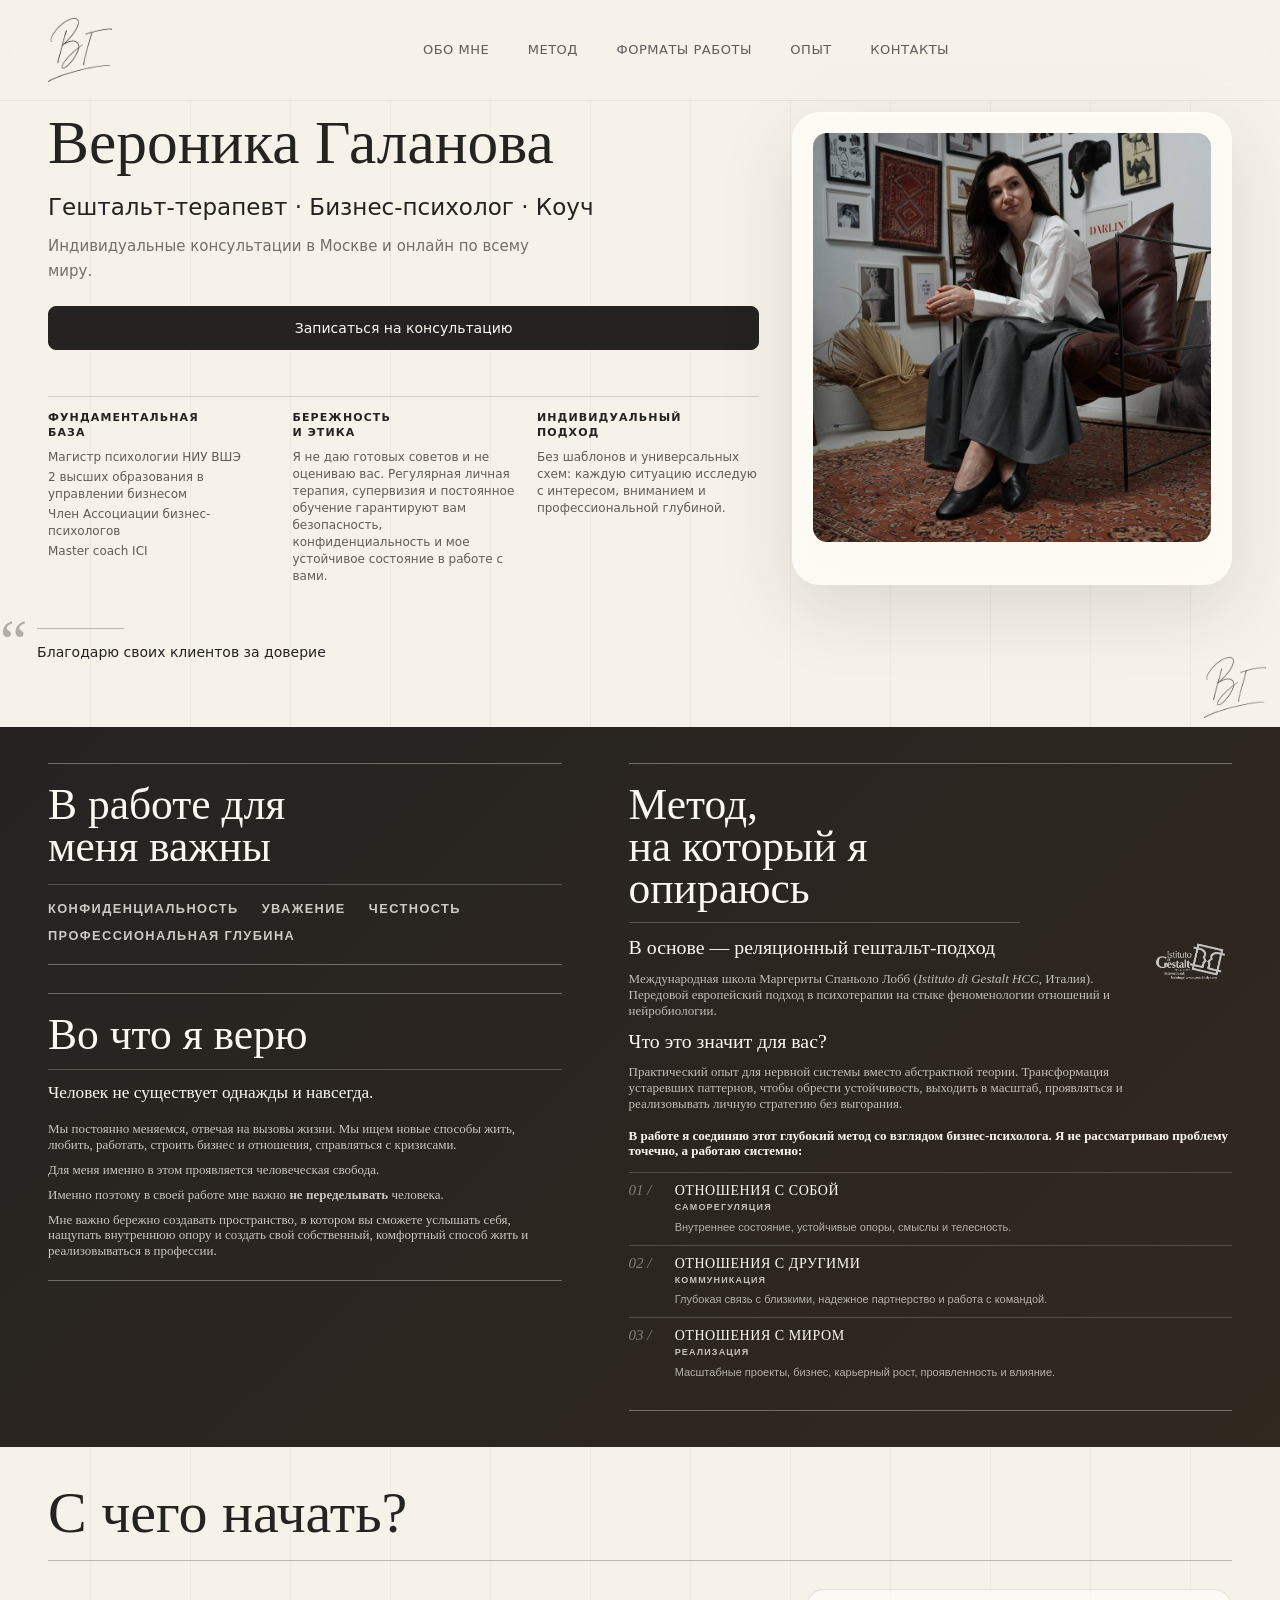
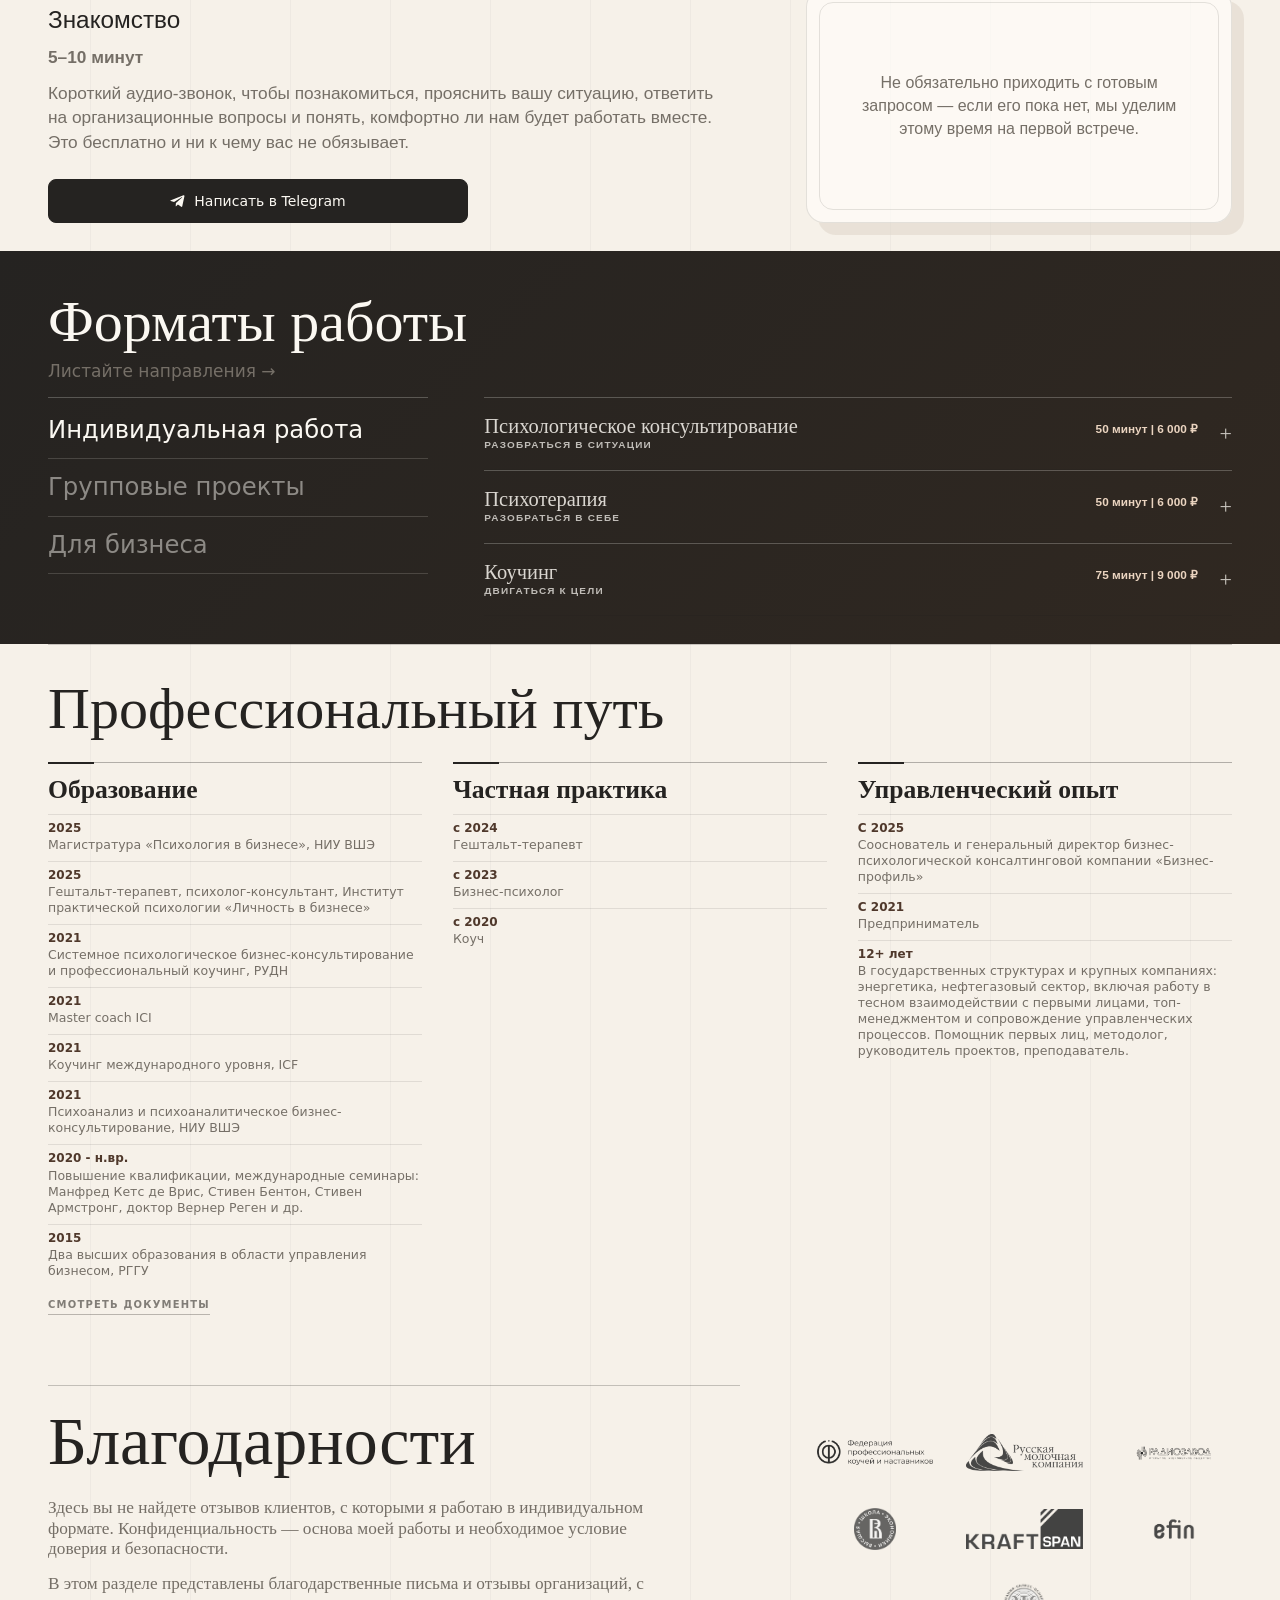
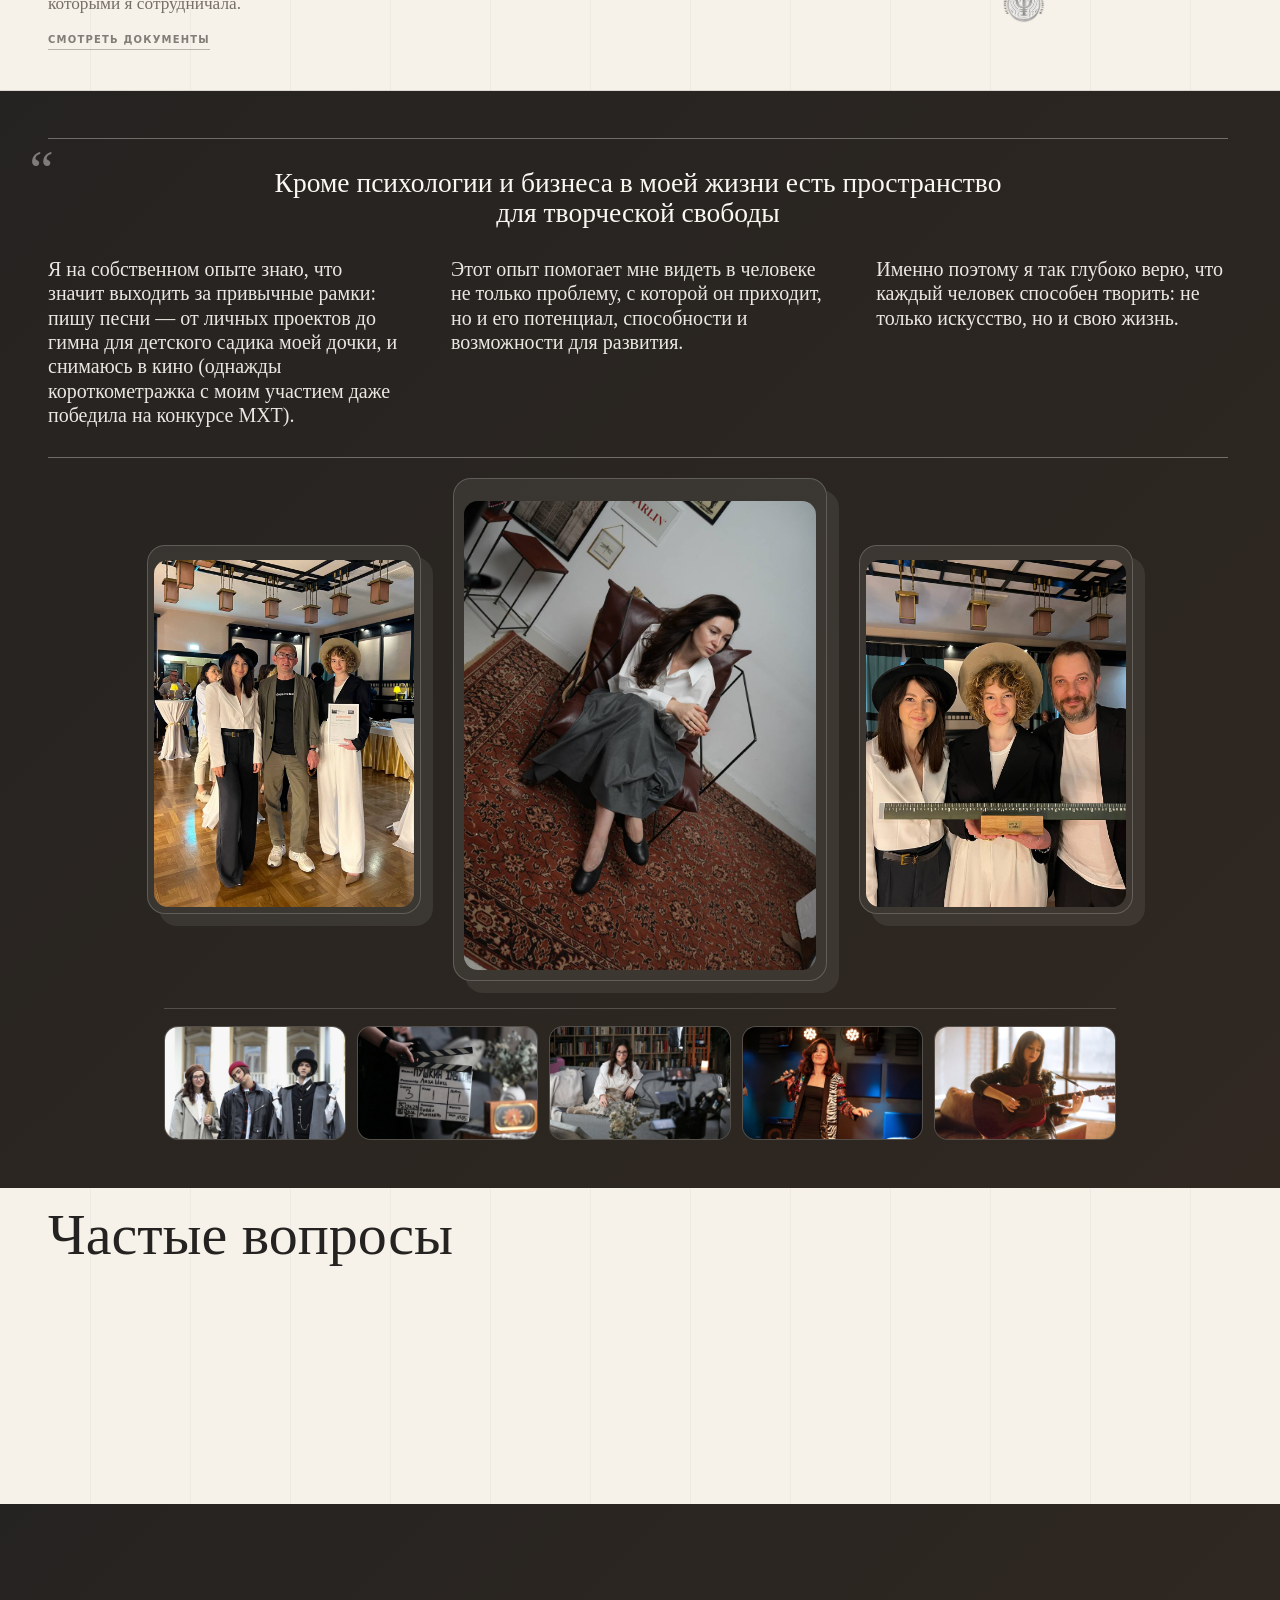
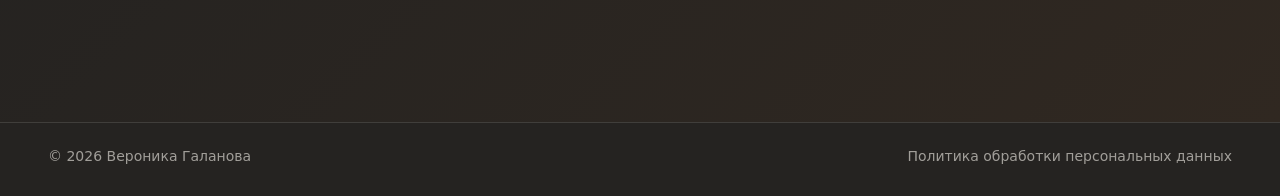
==== commit adc5655c: "Update site: index.html" ====
--- a/index.html
+++ b/index.html
@@ -3,21 +3,18 @@
   <head>
     <meta charset="utf-8">
     <meta name="viewport" content="width=device-width, initial-scale=1">
-    <title>Вероника Галанова - бизнес-психолог, executive-коуч, гештальт-терапевт</title>
-    <meta name="description" content="Индивидуальные консультации Вероники Галановой в Москве и онлайн по всему миру: психотерапия, бизнес-психология, executive-коучинг и консультации для руководителей.">
+    <title>Вероника Галанова - гештальт-терапевт, бизнес-психолог</title>
+    <meta name="description" content="Индивидуальные консультации Вероники Галановой в Москве и онлайн по всему миру: гештальт-терапия, бизнес-психология, коучинг и консультации для руководителей.">
     <meta name="robots" content="index, follow">
     <meta name="theme-color" content="#f5f0e8">
-    <link rel="canonical" href="https://voroninasoul.com/">
+    <link rel="canonical" href="https://veronikagalanova.ru/">
     <meta property="og:type" content="website">
-    <meta property="og:title" content="Вероника Галанова - бизнес-психолог и executive-коуч">
+    <meta property="og:title" content="Вероника Галанова - гештальт-терапевт, бизнес-психолог">
     <meta property="og:description" content="Индивидуальные консультации в Москве и онлайн по всему миру.">
     <meta property="og:image" content="assets/hero.jpg">
     <meta property="og:locale" content="ru_RU">
     <link rel="preload" href="assets/hero.jpg" as="image">
-    <link rel="preconnect" href="https://fonts.googleapis.com">
-    <link rel="preconnect" href="https://fonts.gstatic.com" crossorigin>
-    <link href="https://fonts.googleapis.com/css2?family=Cormorant+Garamond:ital,wght@1,300;1,400&display=swap" rel="stylesheet">
-    <link rel="stylesheet" href="styles.css?v=20260703-hero-credo">
+    <link rel="stylesheet" href="styles.css?v=20260724-interlude-cards">
   </head>
   <body>
     <a class="skip-link" href="#main">К содержанию</a>
@@ -39,7 +36,7 @@
       <section class="hero section" id="top" aria-labelledby="hero-title">
         <div class="hero__text reveal">
           <h1 id="hero-title">Вероника Галанова</h1>
-          <p class="hero__roles">Гештальт-терапевт<br>Бизнес-психолог<br>Коуч</p>
+          <p class="hero__roles">Гештальт-терапевт · Бизнес-психолог · Коуч</p>
           <p class="hero__intro">Индивидуальные консультации в Москве и онлайн по всему миру.</p>
           <a class="button" href="https://t.me/veronika_galanova?text=%D0%97%D0%B4%D1%80%D0%B0%D0%B2%D1%81%D1%82%D0%B2%D1%83%D0%B9%D1%82%D0%B5%2C%20%D0%92%D0%B5%D1%80%D0%BE%D0%BD%D0%B8%D0%BA%D0%B0%21%20%D0%A5%D0%BE%D1%87%D1%83%20%D0%B7%D0%B0%D0%BF%D0%B8%D1%81%D0%B0%D1%82%D1%8C%D1%81%D1%8F%20%D0%BD%D0%B0%20%D0%BA%D0%BE%D0%BD%D1%81%D1%83%D0%BB%D1%8C%D1%82%D0%B0%D1%86%D0%B8%D1%8E.%20%D0%9F%D0%BE%D0%B4%D1%81%D0%BA%D0%B0%D0%B6%D0%B8%D1%82%D0%B5%2C%20%D0%BF%D0%BE%D0%B6%D0%B0%D0%BB%D1%83%D0%B9%D1%81%D1%82%D0%B0%2C%20%D0%BA%D0%BE%D0%B3%D0%B4%D0%B0%20%D0%BC%D0%BE%D0%B6%D0%BD%D0%BE%20%D1%81%D0%BE%D0%B7%D0%B2%D0%BE%D0%BD%D0%B8%D1%82%D1%8C%D1%81%D1%8F%20%D0%B4%D0%BB%D1%8F%20%D0%B7%D0%BD%D0%B0%D0%BA%D0%BE%D0%BC%D1%81%D1%82%D0%B2%D0%B0%3F" target="_blank" rel="noopener">Записаться на консультацию</a>
           <div class="hero__proof" aria-label="Профессиональные опоры">
@@ -66,11 +63,14 @@
           <figure class="hero__image">
             <img class="hero__portrait" src="assets/hero.jpg" alt="Вероника Галанова в интерьере кабинета" width="1125" height="1500">
           </figure>
-          <blockquote class="hero__photo-quote">
-            <p>Благодарю своих клиентов за доверие</p>
-            <img src="assets/logo.png" alt="Вероника Галанова" width="120" height="120" loading="lazy">
-          </blockquote>
-        </div>
+        </div>
+      </section>
+
+      <section class="client-thanks" aria-label="Благодарность клиентам">
+        <blockquote class="hero__photo-quote">
+          <p>Благодарю своих клиентов за доверие</p>
+          <img src="assets/logo.png" alt="Вероника Галанова" width="120" height="120" loading="lazy">
+        </blockquote>
       </section>
 
       <section class="section approach" id="approach" aria-labelledby="approach-title">
@@ -99,10 +99,10 @@
             </div>
           </div>
           <div class="approach-method" id="method" aria-labelledby="method-title">
-            <h2 id="method-title">Метод,<br>на который я опираюсь</h2>
+            <h2 id="method-title">Метод,<br><span>на который я опираюсь</span></h2>
             <div class="approach-method__body">
               <div class="approach-method__lead">
-                <h3>В основе — реляционная гештальт-терапия</h3>
+                <h3>В основе — реляционный гештальт-подход</h3>
                 <p>Международная школа Маргериты Спаньоло Лобб (<em>Istituto di Gestalt HCC</em>, Италия). Передовой европейский подход в психотерапии на стыке феноменологии отношений и нейробиологии.</p>
                 <img class="method__seal" src="assets/gestalt-hcc-logo.png" alt="Istituto di Gestalt HCC Italy" width="590" height="368" loading="lazy">
                 <h3>Что это значит для вас?</h3>
@@ -185,6 +185,7 @@
       <section class="section formats" id="formats" aria-labelledby="formats-title">
         <div class="formats__intro reveal">
           <h2 id="formats-title">Форматы работы</h2>
+          <p class="formats__mobile-hint">Листайте направления →</p>
         </div>
         <div class="formats__layout reveal">
           <div class="format-tabs" role="tablist" aria-label="Форматы работы">
--- a/styles.css
+++ b/styles.css
@@ -3058,33 +3058,84 @@
 
   .interlude__text {
     font-size: clamp(14px, 3.7vw, 17px);
+    width: 100%;
+    padding: 18px 0 20px;
+    line-height: 1.34;
+  }
+
+  .interlude__text::before {
+    left: 0;
+    top: 16px;
+    font-size: 42px;
+  }
+
+  .interlude__lead {
+    margin: 0 0 18px;
+    padding-left: 34px;
+    text-align: left;
+    font-size: clamp(22px, 6.1vw, 27px);
+    line-height: 1.12;
   }
 
   .interlude__columns {
     grid-template-columns: 1fr;
-    gap: 14px;
+    gap: 12px;
+    padding-left: 34px;
+  }
+
+  .interlude__column p {
+    line-height: 1.34;
   }
 
   .interlude__photo-composition {
-    grid-template-columns: repeat(2, minmax(0, 204px));
+    grid-template-columns: repeat(2, minmax(0, 1fr));
     justify-content: center;
-    gap: 14px;
-    align-items: center;
+    justify-items: center;
+    gap: 12px;
+    width: 100%;
   }
 
   .interlude__main-image {
+    order: 1;
     grid-column: 1 / -1;
-    justify-self: center;
-    width: min(306px, 100%);
+    width: min(320px, 100%);
+    padding: 12px 6px 6px;
+    box-shadow: 8px 8px 0 rgba(251, 248, 242, 0.08);
   }
 
   .interlude__side-image {
-    width: min(204px, 100%);
+    width: 100%;
+    padding: 10px 6px 6px;
+    box-shadow: 8px 8px 0 rgba(251, 248, 242, 0.08);
+  }
+
+  .interlude__side-image:first-child {
+    order: 2;
+  }
+
+  .interlude__side-image:last-child {
+    order: 3;
   }
 
   .interlude__strip {
-    grid-template-columns: repeat(2, minmax(0, 1fr));
+    display: flex;
+    width: 100%;
+    max-width: 100%;
+    overflow-x: auto;
+    overscroll-behavior-inline: contain;
     gap: 10px;
+    padding-bottom: 8px;
+    scroll-snap-type: x mandatory;
+    -webkit-overflow-scrolling: touch;
+  }
+
+  .interlude__strip figure {
+    flex: 0 0 min(74vw, 260px);
+    scroll-snap-align: start;
+  }
+
+  .interlude__strip img {
+    aspect-ratio: 16 / 10;
   }
 
   .education-list li {
@@ -3188,5 +3239,18 @@
 
   .site-footer {
     display: grid;
-  }
-}
+    justify-items: center;
+    gap: 10px;
+    width: 100%;
+    max-width: none;
+    padding: 18px var(--page-gutter) 24px;
+    text-align: center;
+    font-size: 12px;
+    line-height: 1.35;
+  }
+
+  .site-footer p,
+  .site-footer a {
+    max-width: 260px;
+  }
+}
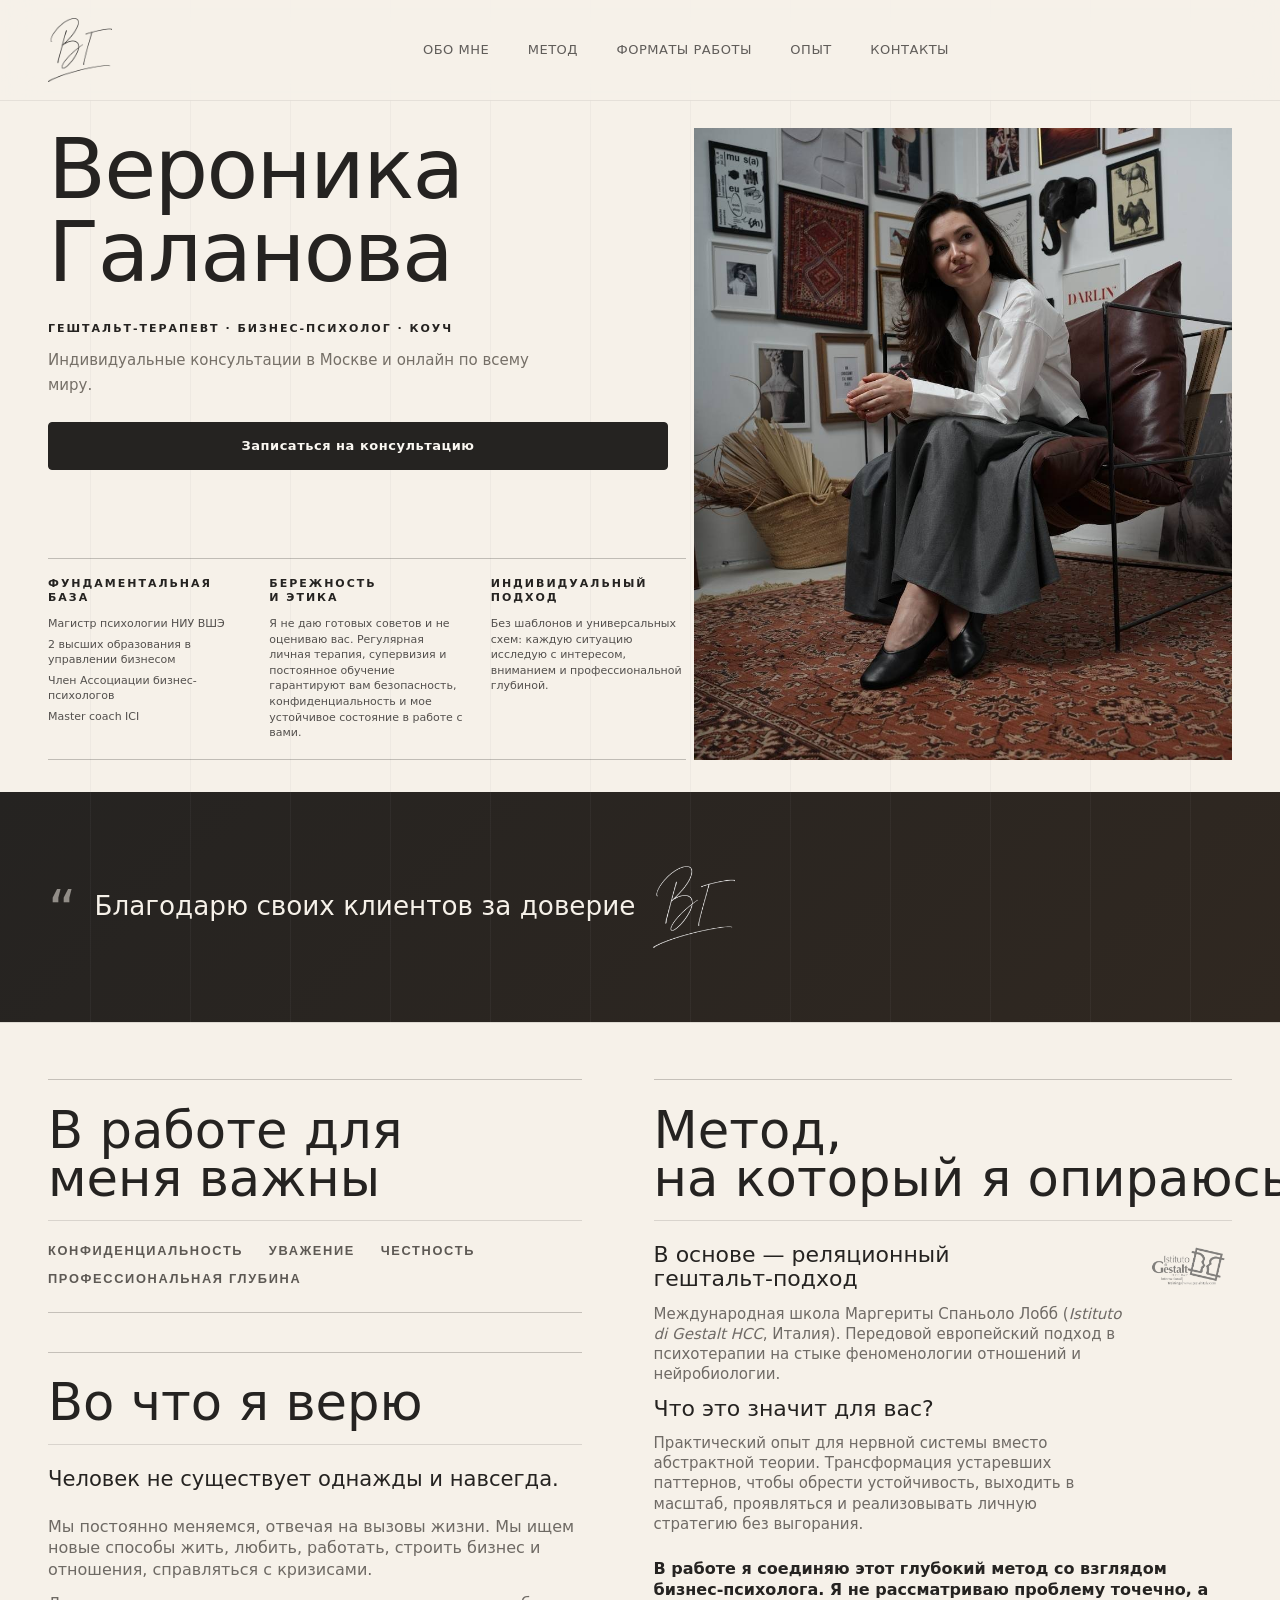
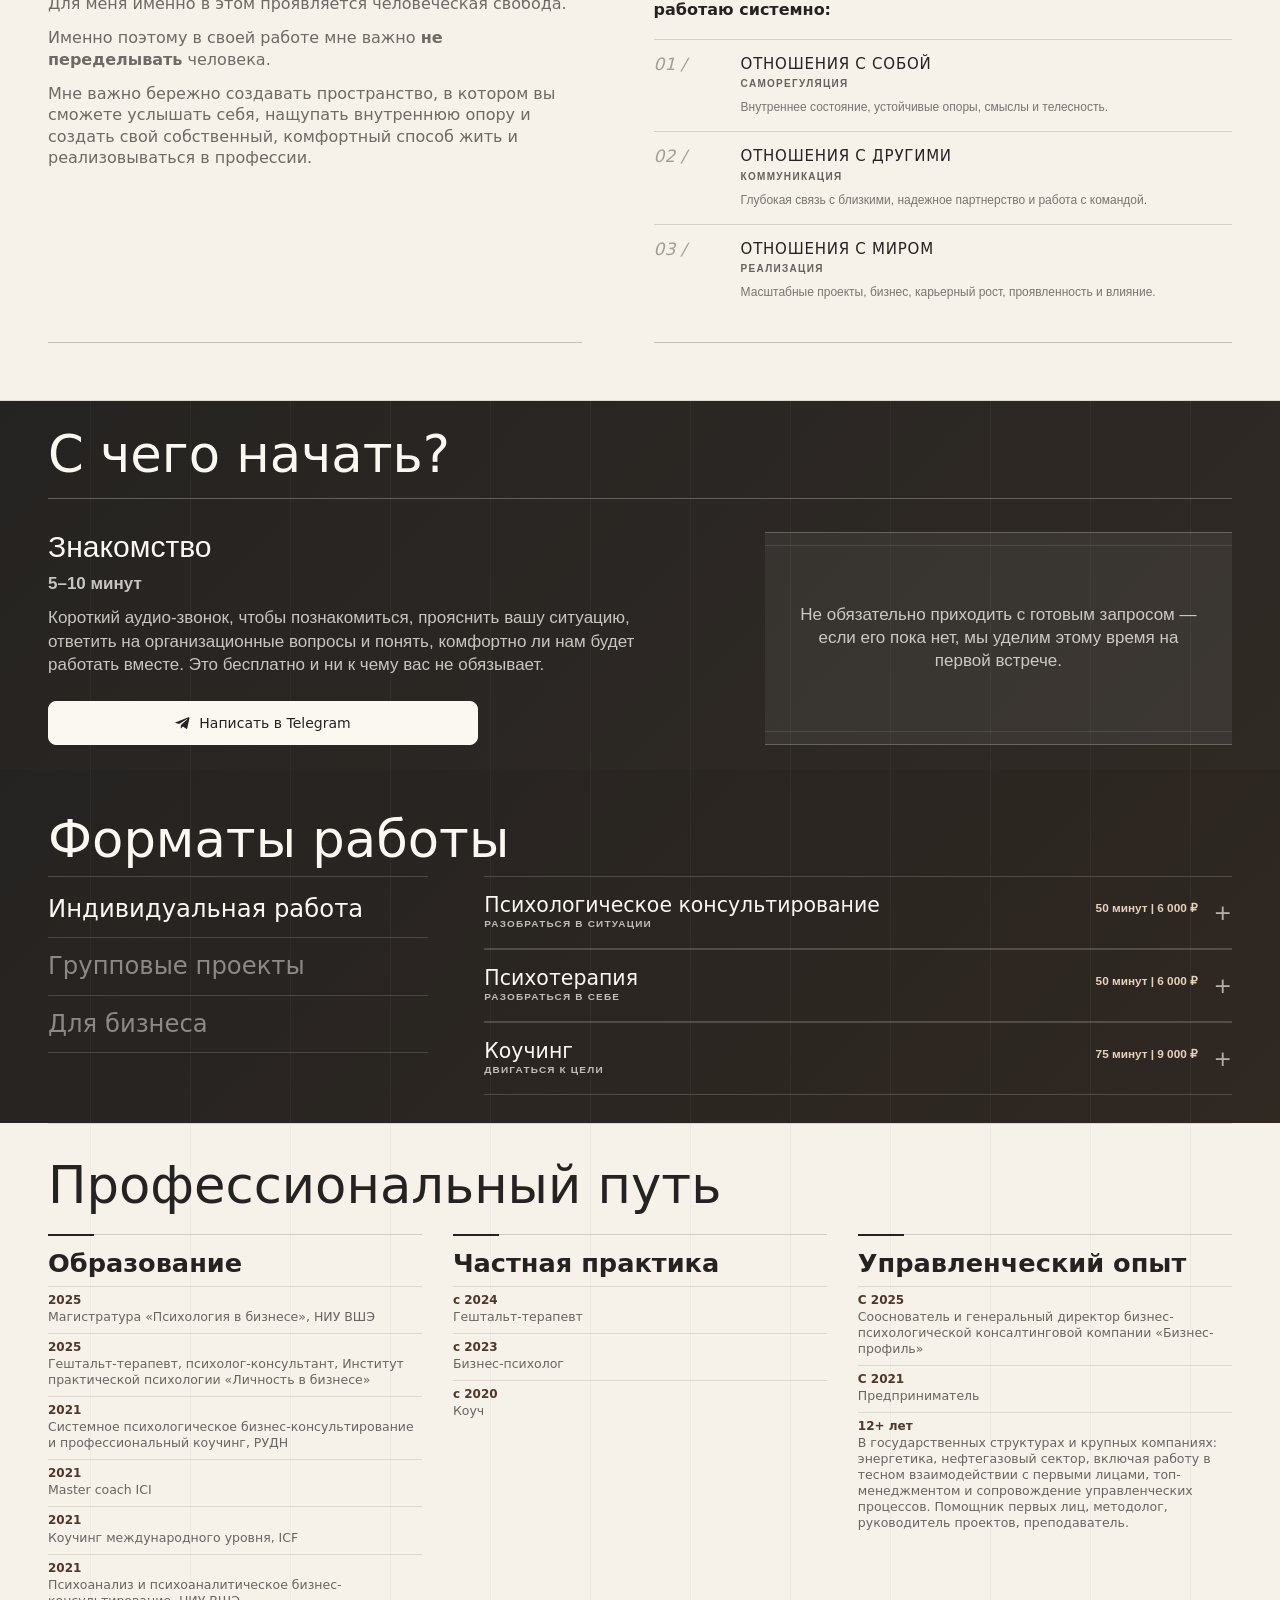
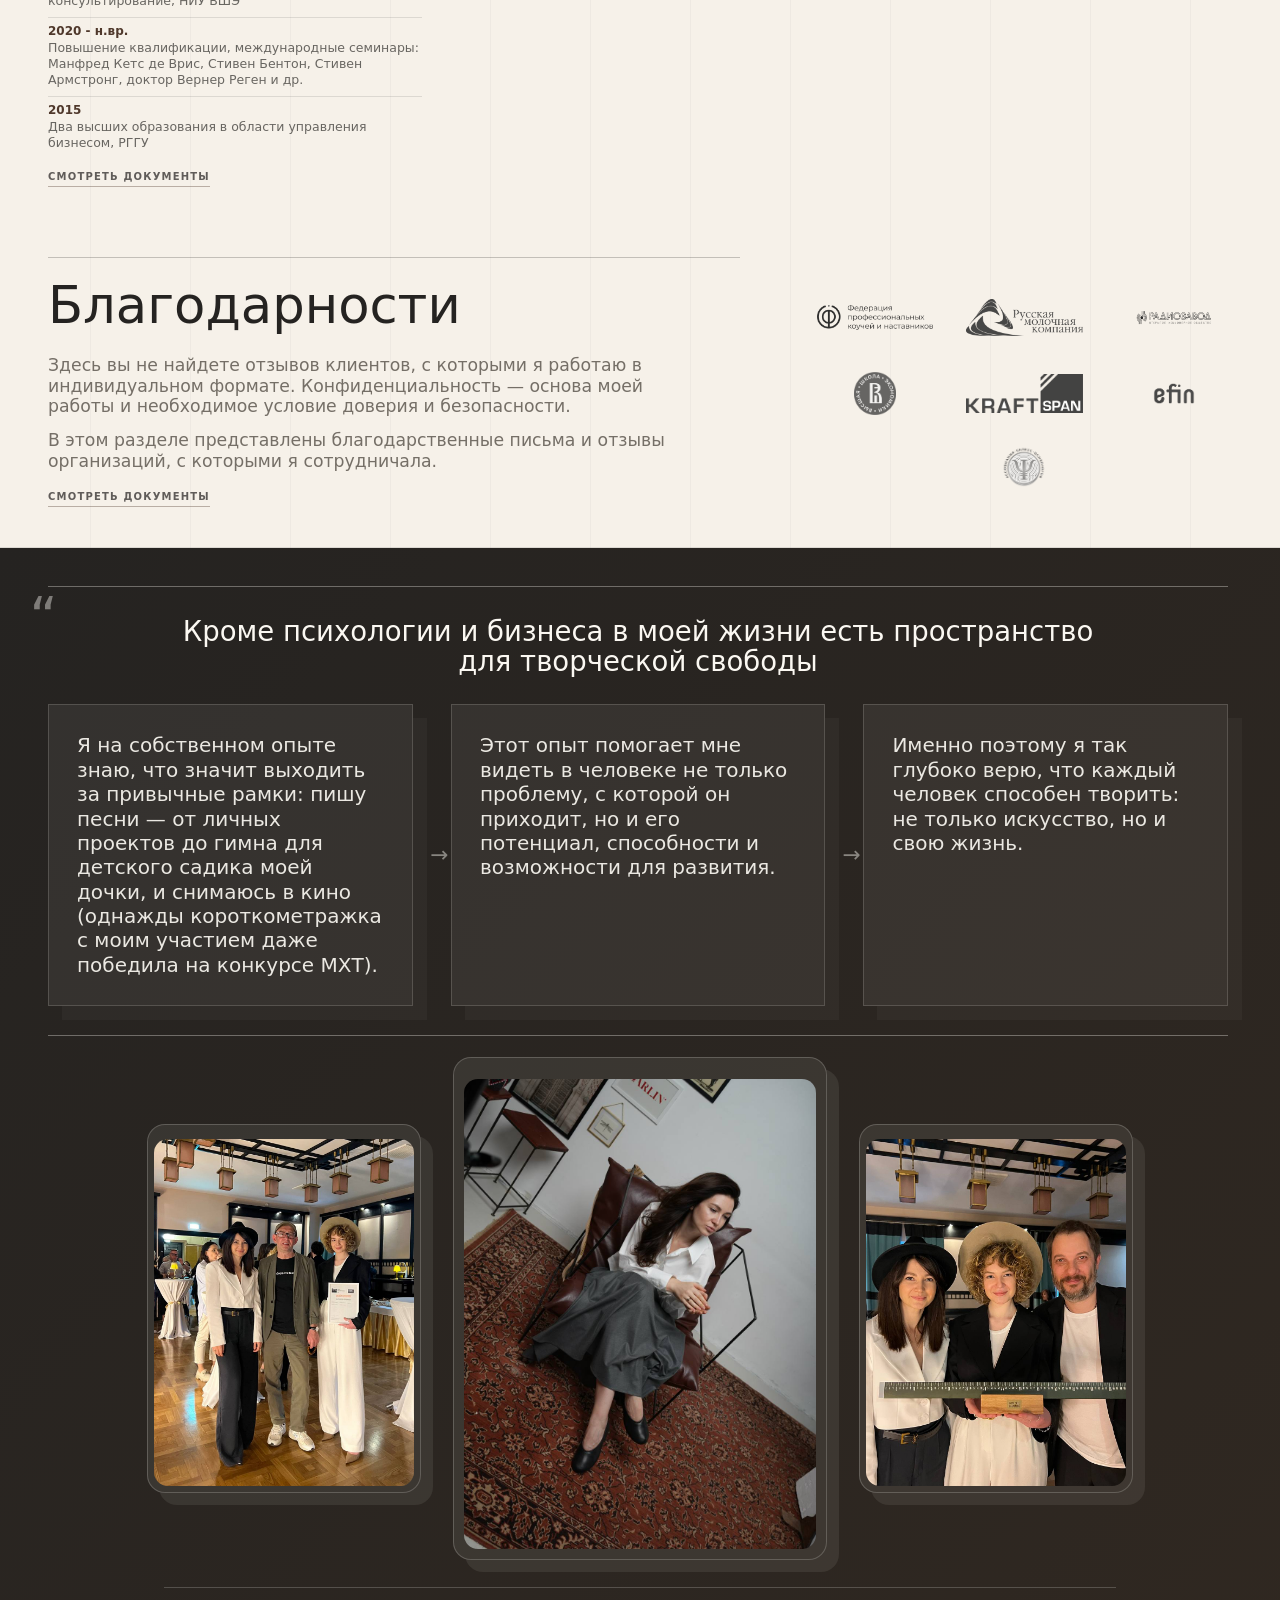
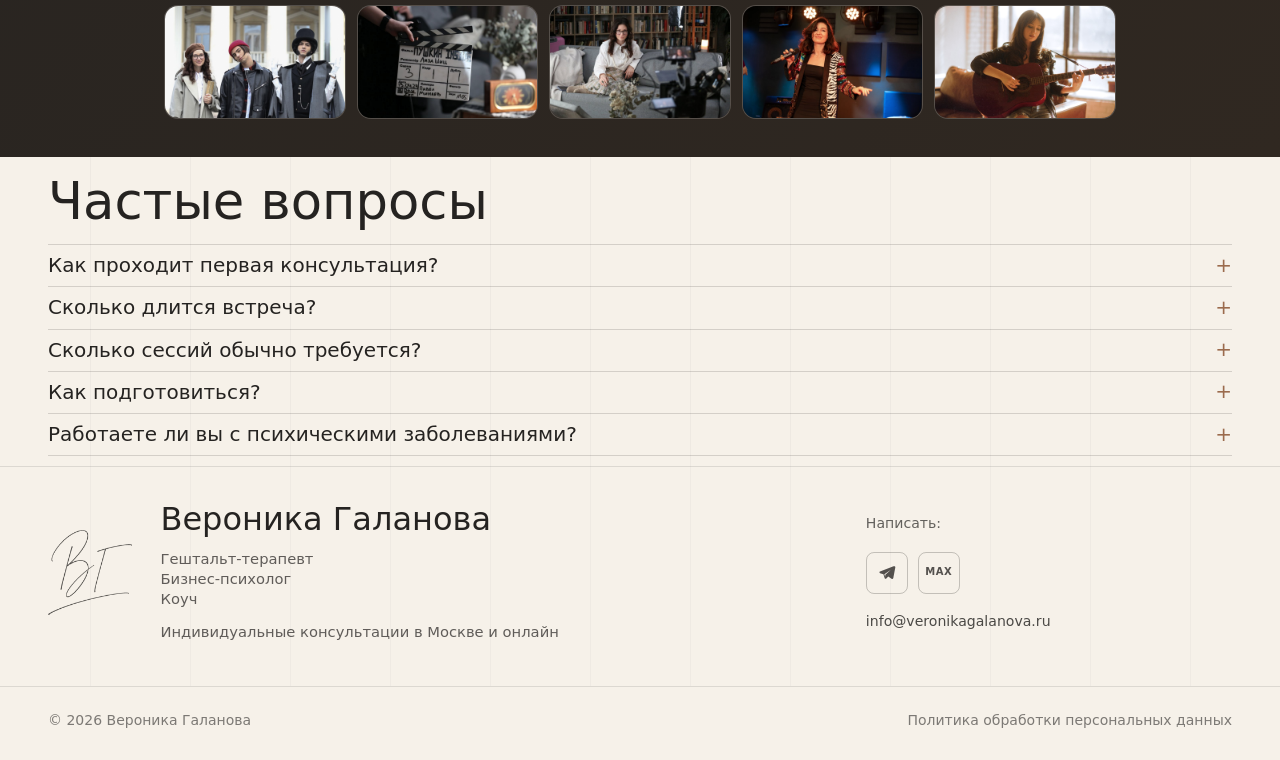
==== commit c6f7680c: "Update mobile creative section" ====
--- a/index.html
+++ b/index.html
@@ -14,7 +14,7 @@
     <meta property="og:image" content="assets/hero.jpg">
     <meta property="og:locale" content="ru_RU">
     <link rel="preload" href="assets/hero.jpg" as="image">
-    <link rel="stylesheet" href="styles.css?v=20260724-interlude-cards">
+    <link rel="stylesheet" href="styles.css?v=20260724-mobile-interlude">
   </head>
   <body>
     <a class="skip-link" href="#main">К содержанию</a>
@@ -615,6 +615,7 @@
             <img src="assets/creative-project-02.jpg" alt="Вероника Галанова с участниками проекта" width="960" height="1280" loading="lazy">
           </figure>
         </div>
+        <div class="interlude__strip-cue reveal" aria-hidden="true"></div>
         <div class="interlude__strip reveal" aria-label="Кадры творческих проектов">
           <figure>
             <img src="assets/creative-strip/creative-strip-01.jpg" alt="Участники творческого проекта у здания театра" width="900" height="560" loading="lazy">
--- a/styles.css
+++ b/styles.css
@@ -12,7 +12,7 @@
   --max: 1200px;
   --page-gutter: 48px;
   --page-gutter-total: 96px;
-  --section-title-size: clamp(38px, 5vw, 58px);
+  --section-title-size: clamp(36px, 4vw, 60px);
   --ease: cubic-bezier(0.22, 1, 0.36, 1);
 }
 
@@ -72,8 +72,8 @@
 }
 
 .dark :where(a, button, summary, input, textarea, select, [tabindex]):focus-visible,
-.formats :where(a, button, summary, input, textarea, select, [tabindex]):focus-visible,
-.site-footer :where(a, button, summary, input, textarea, select, [tabindex]):focus-visible {
+.process :where(a, button, summary, input, textarea, select, [tabindex]):focus-visible,
+.experience :where(a, button, summary, input, textarea, select, [tabindex]):focus-visible {
   outline-color: rgba(251, 248, 242, 0.62);
   box-shadow: 0 0 0 4px rgba(251, 248, 242, 0.11);
 }
@@ -156,7 +156,7 @@
 .section {
   width: min(var(--max), calc(100% - var(--page-gutter-total)));
   margin: 0 auto;
-  padding: clamp(92px, 11vw, 168px) 0;
+  padding: clamp(48px, 5.8vw, 88px) 0;
 }
 
 .eyebrow {
@@ -188,14 +188,14 @@
 h1 {
   margin-bottom: 22px;
   max-width: 760px;
-  font-family: Georgia, "Times New Roman", serif;
+  font-family: Inter, ui-sans-serif, system-ui, -apple-system, BlinkMacSystemFont, "Segoe UI", sans-serif;
   font-size: clamp(38px, 4.8vw, 68px);
   font-weight: 400;
 }
 
 h2 {
-  font-family: Georgia, "Times New Roman", serif;
-  font-size: clamp(42px, 6.4vw, 92px);
+  font-family: Inter, ui-sans-serif, system-ui, -apple-system, BlinkMacSystemFont, "Segoe UI", sans-serif;
+  font-size: var(--section-title-size);
   font-weight: 400;
 }
 
@@ -242,13 +242,12 @@
 
 .hero {
   display: grid;
-  grid-template-columns: minmax(0, 0.65fr) minmax(300px, 0.35fr);
-  align-items: stretch;
-  min-height: auto;
-  column-gap: clamp(42px, 7vw, 96px);
-  row-gap: clamp(8px, 1.5vw, 18px);
-  padding-top: 112px;
-  padding-bottom: clamp(12px, 2vw, 22px);
+  grid-template-columns: minmax(0, 0.58fr) minmax(360px, 0.42fr);
+  align-items: start;
+  column-gap: clamp(44px, 6.5vw, 92px);
+  row-gap: clamp(16px, 1.8vw, 24px);
+  padding-top: clamp(96px, 10vw, 128px);
+  padding-bottom: clamp(18px, 2.8vw, 32px);
 }
 
 .hero__text {
@@ -257,80 +256,109 @@
   align-self: stretch;
 }
 
+#hero-title {
+  max-width: 820px;
+  margin-bottom: clamp(18px, 2.2vw, 28px);
+  font-family: Inter, ui-sans-serif, system-ui, -apple-system, BlinkMacSystemFont, "Segoe UI", sans-serif;
+  font-size: clamp(48px, 6.6vw, 96px);
+  font-weight: 500;
+  letter-spacing: -0.02em;
+  line-height: 0.98;
+}
+
 .hero__roles {
-  margin-bottom: 14px;
-  font-size: clamp(16px, 1.8vw, 24px);
-  line-height: 1.14;
+  margin-bottom: 12px;
+  color: var(--graphite);
+  font-size: clamp(11px, 0.86vw, 13px);
+  font-weight: 700;
+  letter-spacing: 0.18em;
+  line-height: 1.35;
+  text-transform: uppercase;
 }
 
 .hero__intro {
   max-width: 500px;
-  margin-bottom: 22px;
+  margin-bottom: 24px;
   color: var(--muted);
-  font-size: 15px;
+  font-size: clamp(15px, 1.05vw, 17px);
+}
+
+.hero .button {
+  width: min(100%, 620px);
+  min-height: 48px;
+  border-radius: 4px;
+  font-size: 13px;
+  font-weight: 600;
+  letter-spacing: 0.04em;
 }
 
 .hero__proof {
   display: grid;
   grid-template-columns: repeat(3, minmax(0, 1fr));
-  gap: 22px;
-  max-width: 760px;
-  margin-top: clamp(28px, 3.6vw, 48px);
-  padding-top: 14px;
-  border-top: 1px solid var(--line);
+  gap: clamp(18px, 2vw, 30px);
+  max-width: 900px;
+  margin-top: auto;
+  padding: clamp(14px, 1.4vw, 20px) 0 clamp(14px, 1.4vw, 20px);
+  border-top: 1px solid rgba(37, 35, 33, 0.26);
+  border-bottom: 1px solid rgba(37, 35, 33, 0.26);
 }
 
 .hero__proof article {
+  position: relative;
   display: grid;
   align-content: start;
   justify-items: start;
   min-width: 0;
+  padding-top: 0;
+  border-top: 0;
   text-align: left;
 }
 
+.hero__proof article::before {
+  content: none;
+}
+
 .hero__proof h2 {
-  margin-bottom: 8px;
+  margin-bottom: 10px;
   font-family: Inter, ui-sans-serif, system-ui, -apple-system, BlinkMacSystemFont, "Segoe UI", sans-serif;
-  font-size: 11px;
+  font-size: clamp(11px, 0.78vw, 12px);
   font-weight: 700;
-  letter-spacing: 0.1em;
-  line-height: 1.35;
+  letter-spacing: 0.18em;
+  line-height: 1.32;
   text-transform: uppercase;
 }
 
 .hero__proof p,
 .hero__proof ul {
   margin-bottom: 0;
-  color: #625c55;
-  font-size: 12px;
+  color: rgba(37, 35, 33, 0.78);
+  font-size: clamp(11px, 0.78vw, 13px);
   line-height: 1.42;
 }
 
 .hero__proof ul {
   display: grid;
-  gap: 3px;
+  gap: 5px;
   margin: 0;
   padding: 0;
   list-style: none;
 }
 
 .hero__proof li {
-  max-width: 230px;
+  max-width: none;
 }
 
 .hero__media {
   display: grid;
   align-content: start;
   justify-self: end;
-  width: min(35vw, 440px);
-  padding: clamp(14px, 1.6vw, 20px);
-  background: rgba(255, 253, 248, 0.66);
-  border: 1px solid rgba(255, 253, 248, 0.72);
-  border-radius: calc(var(--radius) + 14px);
-  box-shadow:
-    0 24px 76px rgba(49, 43, 36, 0.13),
-    0 0 46px rgba(255, 253, 248, 0.48) inset;
-  backdrop-filter: blur(8px);
+  width: min(42vw, 540px);
+  padding: 0;
+  background: transparent;
+  border: 0;
+  border-radius: 0;
+  box-shadow: none;
+  backdrop-filter: none;
 }
 
 .hero__image {
@@ -351,61 +379,75 @@
 
 .hero__portrait {
   width: 100%;
-  aspect-ratio: 3 / 3.08;
+  aspect-ratio: 4 / 4.7;
   object-fit: cover;
-  border-radius: var(--radius);
+  border-radius: 0;
+}
+
+.client-thanks {
+  width: 100%;
+  margin: 0;
+  padding: clamp(46px, 5.8vw, 84px) var(--page-gutter);
+  color: var(--milk);
+  background:
+    linear-gradient(90deg, rgba(251, 248, 242, 0.045) 1px, transparent 1px) 50% 0 / min(8.333vw, 100px) 100%,
+    linear-gradient(135deg, #252321 0%, #302821 100%);
 }
 
 .hero__photo-quote {
   position: relative;
-  width: 100%;
-  margin: 0;
-  padding: clamp(34px, 2.7vw, 42px) 0 clamp(64px, 5.1vw, 76px);
-  color: var(--graphite);
+  display: grid;
+  grid-template-columns: auto minmax(0, max-content) auto;
+  column-gap: clamp(14px, 1.4vw, 22px);
+  align-items: center;
+  justify-content: start;
+  width: min(var(--max), 100%);
+  margin: 0 auto;
+  padding: 0;
+  color: var(--milk);
+  background: transparent;
+  border-radius: 0;
   font-family: Inter, ui-sans-serif, system-ui, -apple-system, BlinkMacSystemFont, "Segoe UI", sans-serif;
-  font-size: clamp(14px, 1.02vw, 16px);
+  font-size: clamp(24px, 2.05vw, 34px);
   font-style: normal;
   font-weight: 400;
   letter-spacing: 0;
-  line-height: 1.45;
+  line-height: 1.14;
   text-shadow: none;
+  border-top: 0;
 }
 
 .hero__photo-quote p {
-  width: 100%;
+  grid-column: 2;
   margin: 0;
   padding-right: 0;
-  padding-left: clamp(28px, 2.9vw, 38px);
+  padding-left: 0;
   white-space: nowrap;
 }
 
 .hero__photo-quote img {
-  position: absolute;
-  right: clamp(10px, 1.1vw, 16px);
-  bottom: clamp(2px, 0.7vw, 10px);
-  width: clamp(50px, 4.8vw, 66px);
-  opacity: 0.88;
+  position: static;
+  grid-column: 3;
+  justify-self: end;
+  width: clamp(72px, 6.4vw, 104px);
+  opacity: 0.86;
+  filter: invert(1) brightness(1.35);
   pointer-events: none;
 }
 
 .hero__photo-quote::after {
-  content: "";
-  position: absolute;
-  left: clamp(28px, 2.9vw, 38px);
-  top: clamp(19px, 1.65vw, 25px);
-  width: clamp(76px, 6.8vw, 104px);
-  height: 1px;
-  background: rgba(37, 35, 33, 0.28);
+  content: none;
 }
 
 .hero__photo-quote::before {
   content: "“";
-  position: absolute;
-  left: 0;
-  top: clamp(0px, 0.3vw, 5px);
-  color: rgba(37, 35, 33, 0.33);
-  font-family: Georgia, "Times New Roman", serif;
-  font-size: clamp(50px, 4.8vw, 66px);
+  position: static;
+  grid-column: 1;
+  display: block;
+  transform: translateY(0.08em);
+  color: rgba(245, 240, 232, 0.52);
+  font-family: Inter, ui-sans-serif, system-ui, -apple-system, BlinkMacSystemFont, "Segoe UI", sans-serif;
+  font-size: clamp(46px, 4.3vw, 70px);
   line-height: 1;
 }
 
@@ -419,8 +461,8 @@
 .dossier article,
 .process__grid article {
   min-width: 0;
-  min-height: 360px;
-  padding: clamp(28px, 4vw, 46px);
+  min-height: 300px;
+  padding: clamp(22px, 3vw, 34px);
   background: rgba(255, 253, 248, 0.58);
   border: 1px solid var(--line);
   border-radius: var(--radius);
@@ -429,16 +471,16 @@
 .dossier span,
 .process__grid span {
   display: block;
-  margin-bottom: 76px;
+  margin-bottom: 44px;
   color: var(--clay);
-  font-family: Georgia, "Times New Roman", serif;
+  font-family: Inter, ui-sans-serif, system-ui, -apple-system, BlinkMacSystemFont, "Segoe UI", sans-serif;
   font-size: 34px;
 }
 
 .dossier h2,
 .process__grid h3 {
   margin-bottom: 22px;
-  font-family: Georgia, "Times New Roman", serif;
+  font-family: Inter, ui-sans-serif, system-ui, -apple-system, BlinkMacSystemFont, "Segoe UI", sans-serif;
   font-size: clamp(30px, 3.2vw, 46px);
   font-weight: 400;
   overflow-wrap: anywhere;
@@ -455,7 +497,7 @@
 
 .section-heading {
   max-width: 760px;
-  margin-bottom: 56px;
+  margin-bottom: clamp(28px, 3.4vw, 42px);
 }
 
 .section-heading p {
@@ -464,47 +506,69 @@
 }
 
 .process {
+  position: relative;
+  isolation: isolate;
   width: min(var(--max), calc(100% - var(--page-gutter-total)));
-  padding: clamp(24px, 3vw, 40px) 0 clamp(18px, 2.2vw, 30px);
+  padding: clamp(18px, 2.4vw, 32px) 0 clamp(16px, 2vw, 28px);
+  color: var(--paper);
+  background:
+    linear-gradient(90deg, rgba(251, 248, 242, 0.035) 1px, transparent 1px) 50% 0 / min(8.333vw, 100px) 100%,
+    linear-gradient(135deg, #252321 0%, #302a25 100%);
+}
+
+.process::before {
+  content: "";
+  position: absolute;
+  inset: 0 50%;
+  z-index: -1;
+  width: 100vw;
+  margin-left: -50vw;
+  margin-right: -50vw;
+  background:
+    linear-gradient(90deg, rgba(251, 248, 242, 0.035) 1px, transparent 1px) 50% 0 / min(8.333vw, 100px) 100%,
+    linear-gradient(135deg, #252321 0%, #302a25 100%);
 }
 
 .process .section-heading {
   max-width: none;
-  margin-bottom: clamp(18px, 2.2vw, 30px);
-  padding-bottom: clamp(10px, 1.2vw, 14px);
-  border-bottom: 1px solid rgba(45, 41, 37, 0.28);
+  margin-bottom: 0;
+  padding-bottom: clamp(10px, 1.2vw, 16px);
+  border-bottom: 1px solid rgba(251, 248, 242, 0.28);
 }
 
 .process .section-heading h2 {
   margin-bottom: 4px;
-  font-family: Georgia, "Times New Roman", serif;
+  font-family: Inter, ui-sans-serif, system-ui, -apple-system, BlinkMacSystemFont, "Segoe UI", sans-serif;
+  color: var(--paper);
   font-weight: 400;
   font-size: var(--section-title-size);
+  line-height: 0.92;
 }
 
 .process__lead {
   position: relative;
   z-index: 1;
-  max-width: 360px;
+  max-width: 430px;
   margin: 0 auto;
-  color: var(--muted);
+  color: rgba(251, 248, 242, 0.76);
   font-family: Inter, Arial, sans-serif;
-  font-size: clamp(16px, 1.15vw, 18px);
+  font-size: clamp(17px, 1.2vw, 20px);
   font-style: normal;
-  line-height: 1.44;
+  line-height: 1.34;
   text-align: center;
 }
 
 .process__layout {
   display: grid;
-  grid-template-columns: minmax(0, 0.62fr) minmax(260px, 0.38fr);
-  gap: clamp(28px, 5vw, 76px);
-  align-items: start;
+  grid-template-columns: minmax(0, 0.58fr) minmax(280px, 0.42fr);
+  gap: clamp(34px, 5.6vw, 86px);
+  align-items: stretch;
+  padding-top: clamp(18px, 2.6vw, 36px);
 }
 
 .process__content {
   display: grid;
-  gap: clamp(18px, 2.2vw, 30px);
+  gap: clamp(12px, 1.6vw, 22px);
 }
 
 .process__side {
@@ -518,22 +582,23 @@
   display: grid;
   align-content: center;
   justify-self: end;
-  width: min(100%, 430px);
+  width: min(100%, 520px);
   min-height: 100%;
-  padding: clamp(24px, 2.8vw, 36px);
-  background: rgba(255, 253, 248, 0.72);
-  border: 1px solid rgba(45, 41, 37, 0.12);
-  border-radius: calc(var(--radius) + 4px);
-  box-shadow: 12px 12px 0 rgba(223, 214, 200, 0.55);
+  padding: clamp(20px, 2.4vw, 32px) clamp(20px, 2.6vw, 34px);
+  background: rgba(251, 248, 242, 0.06);
+  border-top: 1px solid rgba(251, 248, 242, 0.24);
+  border-bottom: 1px solid rgba(251, 248, 242, 0.24);
+  border-radius: 0;
+  box-shadow: none;
 }
 
 .process__action::before {
   content: "";
   position: absolute;
-  inset: clamp(8px, 1vw, 12px);
+  inset: clamp(9px, 0.9vw, 12px) 0;
   z-index: 0;
-  border: 1px solid rgba(45, 41, 37, 0.12);
-  border-radius: var(--radius);
+  border-top: 1px solid rgba(251, 248, 242, 0.1);
+  border-bottom: 1px solid rgba(251, 248, 242, 0.1);
   pointer-events: none;
 }
 
@@ -549,11 +614,11 @@
   position: relative;
   display: grid;
   grid-template-rows: auto auto 1fr auto;
-  gap: clamp(8px, 0.9vw, 12px);
+  gap: clamp(8px, 0.8vw, 12px);
   align-content: start;
   height: 100%;
-  min-height: 122px;
-  padding: clamp(14px, 1.4vw, 18px) 0 0;
+  min-height: 96px;
+  padding: 0;
   background: transparent;
   border: 0;
   border-top: 0;
@@ -575,18 +640,20 @@
   max-width: none;
   margin: 0;
   font-family: Inter, Arial, sans-serif;
-  font-size: clamp(24px, 1.9vw, 29px);
+  color: var(--paper);
+  font-size: clamp(30px, 2.35vw, 42px);
   font-weight: 400;
-  line-height: 1.08;
+  line-height: 1;
   white-space: nowrap;
 }
 
 .process__grid p {
-  max-width: 680px;
+  max-width: 760px;
   margin: 0;
   font-family: Inter, Arial, sans-serif;
-  font-size: clamp(16px, 1.35vw, 18px);
-  line-height: 1.42;
+  color: rgba(251, 248, 242, 0.76);
+  font-size: clamp(17px, 1.25vw, 21px);
+  line-height: 1.38;
 }
 
 .process__arrow {
@@ -615,22 +682,31 @@
   z-index: 1;
   padding: 0 8px;
   background: var(--milk);
-  font-family: Georgia, "Times New Roman", serif;
+  font-family: Inter, ui-sans-serif, system-ui, -apple-system, BlinkMacSystemFont, "Segoe UI", sans-serif;
   font-size: 18px;
   line-height: 1;
 }
 
 .meta,
 .price {
-  color: var(--umber);
+  color: rgba(251, 248, 242, 0.78);
   font-family: Inter, Arial, sans-serif;
-  font-size: clamp(13px, 1vw, 15px);
+  font-size: clamp(14px, 1vw, 16px);
   font-weight: 700;
 }
 
 .process__button {
-  width: min(100%, 420px);
-  margin-top: clamp(8px, 1vw, 14px);
+  width: min(100%, 430px);
+  margin-top: clamp(10px, 1.1vw, 16px);
+  color: var(--graphite);
+  background: var(--paper);
+  border-color: var(--paper);
+}
+
+.process__button:hover {
+  color: var(--graphite);
+  background: var(--white);
+  border-color: var(--white);
 }
 
 .process__button span {
@@ -669,6 +745,10 @@
   max-width: 620px;
   margin: 0;
   color: var(--muted);
+}
+
+.formats__mobile-hint {
+  display: none;
 }
 
 .formats__layout {
@@ -742,7 +822,7 @@
   display: none;
   margin-bottom: 0;
   color: var(--clay);
-  font-family: Georgia, "Times New Roman", serif;
+  font-family: Inter, ui-sans-serif, system-ui, -apple-system, BlinkMacSystemFont, "Segoe UI", sans-serif;
   font-size: 28px;
 }
 
@@ -754,7 +834,7 @@
 .panel h3 {
   max-width: 700px;
   margin-bottom: clamp(10px, 1.6vw, 20px);
-  font-family: Georgia, "Times New Roman", serif;
+  font-family: Inter, ui-sans-serif, system-ui, -apple-system, BlinkMacSystemFont, "Segoe UI", sans-serif;
   font-size: clamp(28px, 3.2vw, 44px);
   font-weight: 400;
   line-height: 1.02;
@@ -833,7 +913,7 @@
   right: 0;
   top: 50%;
   color: rgba(251, 248, 242, 0.76);
-  font-family: Georgia, "Times New Roman", serif;
+  font-family: Inter, ui-sans-serif, system-ui, -apple-system, BlinkMacSystemFont, "Segoe UI", sans-serif;
   font-size: 22px;
   line-height: 1;
   transform: translateY(-50%);
@@ -858,7 +938,7 @@
   grid-column: 1;
   grid-row: 1;
   margin: 0;
-  font-family: Georgia, "Times New Roman", serif;
+  font-family: Inter, ui-sans-serif, system-ui, -apple-system, BlinkMacSystemFont, "Segoe UI", sans-serif;
   font-size: clamp(20px, 1.6vw, 24px);
   font-weight: 400;
   line-height: 0.98;
@@ -1021,52 +1101,56 @@
   width: 100%;
   max-width: none;
   margin: 0;
-  padding-top: clamp(22px, 2.8vw, 38px);
+  padding-top: clamp(36px, 4.4vw, 62px);
   padding-right: max(var(--page-gutter), calc((100vw - var(--max)) / 2));
-  padding-bottom: clamp(22px, 2.8vw, 38px);
+  padding-bottom: clamp(36px, 4.4vw, 62px);
   padding-left: max(var(--page-gutter), calc((100vw - var(--max)) / 2));
-  color: var(--paper);
-  background: linear-gradient(135deg, #252321 0%, #312820 100%);
+  color: var(--graphite);
+  background: var(--milk);
   display: grid;
   align-content: center;
   justify-items: center;
+  border-top: 1px solid rgba(45, 41, 37, 0.12);
+  border-bottom: 1px solid rgba(45, 41, 37, 0.12);
 }
 
 .approach__spread {
   display: grid;
-  grid-template-columns: minmax(280px, 0.92fr) minmax(420px, 1.08fr);
-  gap: clamp(34px, 5.2vw, 76px);
-  align-items: start;
+  grid-template-columns: minmax(320px, 0.48fr) minmax(460px, 0.52fr);
+  gap: clamp(44px, 5.6vw, 84px);
+  align-items: stretch;
   width: min(var(--max), 100%);
 }
 
 .approach__left {
   display: grid;
-  gap: clamp(16px, 2.2vw, 28px);
+  grid-template-rows: auto 1fr;
+  gap: clamp(24px, 3vw, 42px);
+  height: 100%;
 }
 
 .principles-spread {
   width: 100%;
-  padding: clamp(12px, 1.6vw, 22px) 0;
-  border-top: 1px solid rgba(251, 248, 242, 0.34);
-  border-bottom: 1px solid rgba(251, 248, 242, 0.34);
+  padding: clamp(18px, 2vw, 26px) 0;
+  border-top: 1px solid rgba(45, 41, 37, 0.24);
+  border-bottom: 1px solid rgba(45, 41, 37, 0.24);
 }
 
 .principles-spread__heading {
   display: block;
-  padding-bottom: clamp(10px, 1.3vw, 16px);
-  border-bottom: 1px solid rgba(251, 248, 242, 0.22);
+  padding-bottom: clamp(12px, 1.5vw, 18px);
+  border-bottom: 1px solid rgba(45, 41, 37, 0.14);
 }
 
 .principles-spread h2 {
   position: relative;
-  max-width: 12ch;
-  margin: 0;
-  color: var(--paper);
-  font-family: Georgia, "Times New Roman", serif;
-  font-size: clamp(28px, 3.4vw, 44px);
+  max-width: 16ch;
+  margin: 0;
+  color: var(--graphite);
+  font-family: Inter, ui-sans-serif, system-ui, -apple-system, BlinkMacSystemFont, "Segoe UI", sans-serif;
+  font-size: var(--section-title-size);
   font-weight: 400;
-  line-height: 0.96;
+  line-height: 0.94;
   letter-spacing: 0;
   text-wrap: balance;
 }
@@ -1078,9 +1162,9 @@
 .principles-list {
   display: flex;
   flex-wrap: wrap;
-  gap: clamp(8px, 0.9vw, 12px) clamp(14px, 1.8vw, 28px);
+  gap: clamp(9px, 1vw, 13px) clamp(18px, 2vw, 30px);
   max-width: 100%;
-  margin: clamp(12px, 1.4vw, 16px) 0 0;
+  margin: clamp(16px, 1.9vw, 22px) 0 0;
   padding: 0;
   list-style: none !important;
 }
@@ -1088,12 +1172,12 @@
 .principles-list li {
   position: relative;
   padding-left: 0;
-  color: rgba(251, 248, 242, 0.78);
+  color: rgba(45, 41, 37, 0.76);
   font-family: "Inter", Arial, sans-serif;
   font-size: clamp(12px, 1vw, 15px);
-  font-weight: 600;
+  font-weight: 700;
   line-height: 1.2;
-  letter-spacing: 0.11em;
+  letter-spacing: 0.13em;
   text-align: left;
   text-transform: uppercase;
 }
@@ -1103,83 +1187,94 @@
 }
 
 .belief {
-  padding: clamp(12px, 1.6vw, 22px) 0;
-  border-top: 1px solid rgba(251, 248, 242, 0.34);
-  border-bottom: 1px solid rgba(251, 248, 242, 0.34);
+  display: flex;
+  flex-direction: column;
+  padding: clamp(18px, 2vw, 26px) 0;
+  border-top: 1px solid rgba(45, 41, 37, 0.24);
+  border-bottom: 1px solid rgba(45, 41, 37, 0.24);
 }
 
 .belief h2 {
   max-width: 100%;
   margin: 0;
-  padding-bottom: clamp(9px, 1vw, 13px);
-  color: var(--paper);
-  font-size: clamp(28px, 3.4vw, 44px);
-  line-height: 0.96;
-  border-bottom: 1px solid rgba(251, 248, 242, 0.22);
+  padding-bottom: clamp(12px, 1.5vw, 18px);
+  color: var(--graphite);
+  font-size: var(--section-title-size);
+  line-height: 0.94;
+  border-bottom: 1px solid rgba(45, 41, 37, 0.14);
 }
 
 .belief__text {
   display: grid;
-  gap: clamp(6px, 0.7vw, 9px);
-  max-width: 760px;
-  margin-top: clamp(10px, 1.1vw, 14px);
+  align-content: start;
+  gap: clamp(9px, 1vw, 13px);
+  max-width: 680px;
+  margin-top: clamp(16px, 1.8vw, 22px);
 }
 
 .belief__text p {
   margin: 0;
-  color: rgba(251, 248, 242, 0.76);
-  font-family: Georgia, "Times New Roman", serif;
-  font-size: clamp(13px, 1vw, 16px);
-  line-height: 1.22;
+  color: rgba(45, 41, 37, 0.68);
+  font-family: Inter, ui-sans-serif, system-ui, -apple-system, BlinkMacSystemFont, "Segoe UI", sans-serif;
+  font-size: clamp(16px, 1.18vw, 19px);
+  line-height: 1.34;
 }
 
 .belief__text p:first-child {
-  padding-bottom: clamp(6px, 0.8vw, 10px);
-  color: var(--paper);
-  font-size: clamp(17px, 1.35vw, 22px);
-  line-height: 1.08;
+  padding-bottom: clamp(8px, 1vw, 12px);
+  color: var(--graphite);
+  font-size: clamp(21px, 1.65vw, 27px);
+  line-height: 1.12;
 }
 
 .approach-method {
+  display: flex;
+  flex-direction: column;
   width: 100%;
-  padding: clamp(12px, 1.6vw, 22px) 0;
-  border-top: 1px solid rgba(251, 248, 242, 0.34);
-  border-bottom: 1px solid rgba(251, 248, 242, 0.34);
+  padding: clamp(18px, 2vw, 26px) 0;
+  border-top: 1px solid rgba(45, 41, 37, 0.24);
+  border-bottom: 1px solid rgba(45, 41, 37, 0.24);
 }
 
 .approach-method h2 {
-  max-width: 18ch;
-  margin: 0;
-  padding-bottom: clamp(9px, 1vw, 13px);
-  color: var(--paper);
-  font-size: clamp(28px, 3.4vw, 44px);
+  max-width: none;
+  margin: 0;
+  padding-bottom: clamp(12px, 1.5vw, 18px);
+  color: var(--graphite);
+  font-size: var(--section-title-size);
   font-weight: 400;
-  line-height: 0.96;
-  border-bottom: 1px solid rgba(251, 248, 242, 0.22);
+  line-height: 0.94;
+  border-bottom: 1px solid rgba(45, 41, 37, 0.14);
   text-wrap: balance;
 }
 
+.approach-method h2 span {
+  white-space: nowrap;
+}
+
 .approach-method__body {
   display: grid;
-  gap: clamp(10px, 1.2vw, 16px);
-  margin-top: clamp(10px, 1.1vw, 14px);
+  grid-template-rows: auto 1fr;
+  gap: clamp(18px, 2vw, 26px);
+  flex: 1;
+  margin-top: clamp(16px, 1.8vw, 22px);
 }
 
 .approach-method__lead {
   display: grid;
-  grid-template-columns: minmax(0, 1fr) auto;
-  gap: clamp(8px, 1vw, 12px) clamp(14px, 1.8vw, 24px);
+  grid-template-columns: minmax(0, 1fr) clamp(82px, 6.4vw, 110px);
+  gap: clamp(10px, 1vw, 14px) clamp(20px, 2vw, 30px);
   align-items: start;
 }
 
 .approach-method__lead h3 {
   grid-column: 1;
   margin: 0;
-  color: var(--paper);
-  font-family: Georgia, "Times New Roman", serif;
-  font-size: clamp(19px, 1.55vw, 25px);
+  color: var(--graphite);
+  font-family: Inter, ui-sans-serif, system-ui, -apple-system, BlinkMacSystemFont, "Segoe UI", sans-serif;
+  font-size: clamp(22px, 1.7vw, 28px);
   font-weight: 400;
-  line-height: 1.06;
+  line-height: 1.08;
   text-wrap: balance;
 }
 
@@ -1188,15 +1283,15 @@
 .approach-method .method-card p {
   grid-column: 1;
   margin: 0;
-  color: rgba(251, 248, 242, 0.72);
-  font-family: Georgia, "Times New Roman", serif;
-  font-size: clamp(13px, 0.98vw, 16px);
-  line-height: 1.24;
+  color: rgba(45, 41, 37, 0.67);
+  font-family: Inter, ui-sans-serif, system-ui, -apple-system, BlinkMacSystemFont, "Segoe UI", sans-serif;
+  font-size: clamp(15px, 1.1vw, 18px);
+  line-height: 1.34;
 }
 
 .approach-method__lead strong,
 .approach-method .method__bridge strong {
-  color: var(--paper);
+  color: var(--graphite);
   font-weight: 700;
 }
 
@@ -1204,24 +1299,25 @@
   display: block;
   grid-column: 2;
   grid-row: 1 / span 2;
-  width: clamp(78px, 6vw, 104px);
+  width: clamp(82px, 6.4vw, 110px);
   height: auto;
-  margin: 2px 0 0;
-  opacity: 0.72;
-  filter: grayscale(1) brightness(0) invert(1);
-  mix-blend-mode: screen;
+  margin: 0;
+  opacity: 0.58;
+  filter: grayscale(1) contrast(1.1);
+  mix-blend-mode: multiply;
 }
 
 .approach-method__strategy {
   display: grid;
-  gap: clamp(8px, 1vw, 13px);
+  align-content: end;
+  gap: clamp(12px, 1.4vw, 18px);
 }
 
 .approach-method .method__bridge {
-  color: var(--paper);
-  font-size: clamp(13px, 1vw, 16px);
+  color: var(--graphite);
+  font-size: clamp(16px, 1.18vw, 19px);
   font-weight: 700;
-  line-height: 1.22;
+  line-height: 1.28;
 }
 
 .approach-method .method__triad {
@@ -1236,25 +1332,25 @@
   counter-increment: method-card;
   position: relative;
   display: grid;
-  grid-template-columns: clamp(34px, 3vw, 42px) minmax(0, 1fr);
+  grid-template-columns: clamp(54px, 5vw, 70px) minmax(0, 1fr);
   grid-template-areas:
     "number title"
     "number subtitle"
     "number text";
-  column-gap: clamp(6px, 0.6vw, 9px);
-  row-gap: 2px;
+  column-gap: clamp(16px, 1.8vw, 24px);
+  row-gap: 4px;
   align-items: start;
-  padding: clamp(7px, 0.8vw, 10px) 0;
-  border-top: 1px solid rgba(251, 248, 242, 0.2);
+  padding: clamp(12px, 1.25vw, 17px) 0;
+  border-top: 1px solid rgba(45, 41, 37, 0.16);
 }
 
 .approach-method .method-card::before {
   content: "0" counter(method-card) " /";
   display: block;
   grid-area: number;
-  color: rgba(251, 248, 242, 0.42);
-  font-family: Georgia, "Times New Roman", serif;
-  font-size: clamp(15px, 1.1vw, 18px);
+  color: rgba(45, 41, 37, 0.42);
+  font-family: Inter, ui-sans-serif, system-ui, -apple-system, BlinkMacSystemFont, "Segoe UI", sans-serif;
+  font-size: clamp(17px, 1.25vw, 21px);
   font-style: italic;
   line-height: 1;
 }
@@ -1267,11 +1363,11 @@
   grid-area: title;
   grid-column: 2;
   margin: 0;
-  color: var(--paper);
-  font-family: Georgia, "Times New Roman", serif;
-  font-size: clamp(14px, 1vw, 17px);
+  color: var(--graphite);
+  font-family: Inter, ui-sans-serif, system-ui, -apple-system, BlinkMacSystemFont, "Segoe UI", sans-serif;
+  font-size: clamp(15px, 1.08vw, 18px);
   font-weight: 400;
-  letter-spacing: 0.04em;
+  letter-spacing: 0.05em;
   line-height: 1.08;
   text-transform: uppercase;
 }
@@ -1280,9 +1376,9 @@
   grid-area: subtitle;
   grid-column: 2 !important;
   margin: 2px 0 5px !important;
-  color: rgba(251, 248, 242, 0.74) !important;
+  color: rgba(45, 41, 37, 0.72) !important;
   font-family: Inter, Arial, sans-serif !important;
-  font-size: clamp(9px, 0.66vw, 11px) !important;
+  font-size: clamp(10px, 0.72vw, 12px) !important;
   font-weight: 700;
   letter-spacing: 0.13em;
   line-height: 1.2 !important;
@@ -1292,10 +1388,10 @@
 .approach-method .method-card p:not(.method-card__subtitle) {
   grid-area: text;
   grid-column: 2 !important;
-  color: rgba(251, 248, 242, 0.66);
+  color: rgba(45, 41, 37, 0.62);
   font-family: Inter, Arial, sans-serif;
-  font-size: clamp(11px, 0.82vw, 13px);
-  line-height: 1.32;
+  font-size: clamp(12px, 0.9vw, 14px);
+  line-height: 1.38;
 }
 
 .method {
@@ -1348,7 +1444,7 @@
 .method__details summary::after {
   content: "+";
   color: var(--graphite);
-  font-family: Georgia, "Times New Roman", serif;
+  font-family: Inter, ui-sans-serif, system-ui, -apple-system, BlinkMacSystemFont, "Segoe UI", sans-serif;
   font-size: clamp(18px, 1.45vw, 23px);
   font-weight: 400;
   line-height: 1;
@@ -1390,7 +1486,7 @@
 .method__lead p,
 .method__accent p {
   color: rgba(37, 35, 33, 0.72);
-  font-family: Georgia, "Times New Roman", serif;
+  font-family: Inter, ui-sans-serif, system-ui, -apple-system, BlinkMacSystemFont, "Segoe UI", sans-serif;
   font-size: clamp(18px, 1.28vw, 22px);
   line-height: 1.28;
 }
@@ -1431,7 +1527,7 @@
 .method__lead h3,
 .method__accent h3 {
   margin: 0 0 clamp(9px, 1vw, 14px);
-  font-family: Georgia, "Times New Roman", serif;
+  font-family: Inter, ui-sans-serif, system-ui, -apple-system, BlinkMacSystemFont, "Segoe UI", sans-serif;
   font-size: clamp(24px, 1.95vw, 32px);
   font-weight: 400;
   line-height: 1.02;
@@ -1451,7 +1547,7 @@
 .method__bridge {
   margin: 0 0 clamp(14px, 1.8vw, 22px);
   color: var(--graphite);
-  font-family: Georgia, "Times New Roman", serif;
+  font-family: Inter, ui-sans-serif, system-ui, -apple-system, BlinkMacSystemFont, "Segoe UI", sans-serif;
   font-size: clamp(18px, 1.35vw, 23px);
   font-weight: 700;
   line-height: 1.2;
@@ -1487,7 +1583,7 @@
   grid-row: 1 / span 3;
   margin: 0;
   color: rgba(37, 35, 33, 0.38);
-  font-family: Georgia, "Times New Roman", serif;
+  font-family: Inter, ui-sans-serif, system-ui, -apple-system, BlinkMacSystemFont, "Segoe UI", sans-serif;
   font-size: clamp(15px, 1.1vw, 18px);
   font-style: italic;
   line-height: 1;
@@ -1500,7 +1596,7 @@
 .method-card h3 {
   grid-column: 2;
   margin: 0 0 3px;
-  font-family: Georgia, "Times New Roman", serif;
+  font-family: Inter, ui-sans-serif, system-ui, -apple-system, BlinkMacSystemFont, "Segoe UI", sans-serif;
   font-size: clamp(20px, 1.5vw, 26px);
   font-weight: 400;
   line-height: 1.04;
@@ -1567,7 +1663,7 @@
   max-width: 1180px;
   margin: 0 0 clamp(22px, 3vw, 38px);
   color: var(--muted);
-  font-family: Georgia, "Times New Roman", serif;
+  font-family: Inter, ui-sans-serif, system-ui, -apple-system, BlinkMacSystemFont, "Segoe UI", sans-serif;
   font-size: clamp(16px, 1.32vw, 20px);
   line-height: 1.24;
 }
@@ -1603,7 +1699,7 @@
 
 .experience-track h3 {
   margin-bottom: clamp(7px, 1vw, 11px);
-  font-family: Georgia, "Times New Roman", serif;
+  font-family: Inter, ui-sans-serif, system-ui, -apple-system, BlinkMacSystemFont, "Segoe UI", sans-serif;
   font-size: clamp(22px, 2vw, 27px);
   font-weight: 700;
   line-height: 0.94;
@@ -1690,6 +1786,144 @@
   line-height: 1.28;
 }
 
+.formats {
+  color: var(--paper);
+  background:
+    linear-gradient(90deg, rgba(251, 248, 242, 0.045) 1px, transparent 1px) 50% 0 / min(8.333vw, 100px) 100%,
+    linear-gradient(135deg, #252321 0%, #302821 100%);
+}
+
+.formats__intro h2,
+.panel h3,
+.formats h4,
+.formats h5,
+.format-card h4,
+.format-card h5 {
+  color: var(--paper);
+}
+
+.formats__intro p,
+.formats p,
+.panel > p:not(.panel__index),
+.format-card__body p,
+.split-list,
+.request-grid,
+.compact-grid {
+  color: rgba(251, 248, 242, 0.68);
+}
+
+.format-tabs,
+.format-card,
+.format-card:first-child {
+  border-color: rgba(251, 248, 242, 0.18);
+}
+
+.tab {
+  color: rgba(251, 248, 242, 0.48);
+  border-color: rgba(251, 248, 242, 0.16);
+}
+
+.tab:hover,
+.tab.is-active {
+  color: var(--paper);
+}
+
+.formats .panel > .lede,
+.format-card summary .lede {
+  color: rgba(251, 248, 242, 0.72);
+}
+
+.format-card summary::after {
+  color: rgba(251, 248, 242, 0.66);
+}
+
+.format-card[open] summary::after,
+.format-card summary:hover::after,
+.format-card summary:focus-visible::after {
+  color: var(--paper);
+}
+
+.format-card summary:focus-visible {
+  box-shadow: inset 0 -1px 0 rgba(251, 248, 242, 0.42);
+}
+
+.format-card summary .price,
+.formats .price {
+  color: rgba(242, 220, 199, 0.94);
+}
+
+.format-card__body .format-card__hint {
+  color: rgba(251, 248, 242, 0.58);
+}
+
+.split-list li strong,
+.request-grid strong {
+  color: rgba(251, 248, 242, 0.9);
+}
+
+.business-site-note a {
+  color: var(--paper);
+  text-decoration-color: rgba(242, 220, 199, 0.55);
+}
+
+.formats .button {
+  color: var(--graphite);
+  background: var(--paper);
+  border-color: var(--paper);
+}
+
+.formats .button:hover {
+  color: var(--graphite);
+  background: var(--white);
+}
+
+.experience {
+  isolation: isolate;
+  color: var(--graphite);
+  background:
+    linear-gradient(90deg, rgba(37, 35, 33, 0.035) 1px, transparent 1px) 50% 0 / min(8.333vw, 100px) 100%,
+    var(--milk);
+  border-top-color: rgba(37, 35, 33, 0.12);
+}
+
+.experience__title,
+.experience-track h3 {
+  color: var(--graphite);
+}
+
+.experience__intro,
+.experience-track__label,
+.experience-track p {
+  color: rgba(37, 35, 33, 0.68);
+}
+
+.experience-track {
+  border-top-color: rgba(37, 35, 33, 0.18);
+}
+
+.experience-track::before {
+  background: var(--graphite);
+}
+
+.experience-track li {
+  border-top-color: rgba(37, 35, 33, 0.12);
+}
+
+.experience-track time {
+  color: var(--umber);
+}
+
+.documents-link {
+  color: rgba(37, 35, 33, 0.72);
+  border-bottom-color: rgba(79, 56, 43, 0.36);
+}
+
+.documents-link:hover,
+.documents-link:focus-visible {
+  color: var(--graphite);
+  border-color: var(--graphite);
+}
+
 .education-list {
   display: grid;
   gap: 0;
@@ -1704,8 +1938,8 @@
   grid-template-columns: minmax(220px, 0.42fr) minmax(0, 0.88fr);
   gap: clamp(38px, 7vw, 100px);
   align-items: start;
-  padding-top: clamp(40px, 5.4vw, 76px);
-  padding-bottom: clamp(40px, 5.4vw, 76px);
+  padding-top: clamp(30px, 4.2vw, 56px);
+  padding-bottom: clamp(30px, 4.2vw, 56px);
   border-top: 1px solid rgba(37, 35, 33, 0.16);
 }
 
@@ -1725,7 +1959,7 @@
   max-width: 340px;
   margin: 0;
   color: var(--muted);
-  font-family: Georgia, "Times New Roman", serif;
+  font-family: Inter, ui-sans-serif, system-ui, -apple-system, BlinkMacSystemFont, "Segoe UI", sans-serif;
   font-size: clamp(17px, 1.8vw, 22px);
   line-height: 1.24;
 }
@@ -1767,9 +2001,9 @@
   display: grid;
   justify-items: center;
   gap: clamp(10px, 1.6vw, 22px);
-  padding-top: clamp(28px, 3.7vw, 49px);
+  padding-top: clamp(22px, 3vw, 38px);
   padding-right: max(var(--page-gutter), calc((100vw - var(--max)) / 2));
-  padding-bottom: clamp(28px, 3.7vw, 49px);
+  padding-bottom: clamp(22px, 3vw, 38px);
   padding-left: max(var(--page-gutter), calc((100vw - var(--max)) / 2));
   color: var(--paper);
   background: linear-gradient(135deg, #252321 0%, #302821 100%);
@@ -1842,6 +2076,10 @@
   border-top: 1px solid rgba(251, 248, 242, 0.2);
 }
 
+.interlude__strip-cue {
+  display: none;
+}
+
 .interlude__strip figure {
   position: relative;
   overflow: hidden;
@@ -1872,7 +2110,7 @@
   border-top: 1px solid rgba(251, 248, 242, 0.34);
   border-bottom: 1px solid rgba(251, 248, 242, 0.34);
   color: rgba(251, 248, 242, 0.92);
-  font-family: Georgia, "Times New Roman", serif;
+  font-family: Inter, ui-sans-serif, system-ui, -apple-system, BlinkMacSystemFont, "Segoe UI", sans-serif;
   font-size: clamp(13px, 1.63vw, 20px);
   line-height: 1.22;
   text-align: left;
@@ -1884,7 +2122,7 @@
   left: -0.34em;
   top: 0.08em;
   color: rgba(251, 248, 242, 0.42);
-  font-family: Georgia, "Times New Roman", serif;
+  font-family: Inter, ui-sans-serif, system-ui, -apple-system, BlinkMacSystemFont, "Segoe UI", sans-serif;
   font-size: clamp(36px, 4.25vw, 60px);
   line-height: 1;
 }
@@ -1901,13 +2139,33 @@
 .interlude__columns {
   display: grid;
   grid-template-columns: minmax(0, 1fr) minmax(306px, 374px) minmax(0, 1fr);
-  gap: clamp(28px, 4vw, 72px);
-  align-items: start;
+  gap: clamp(22px, 3vw, 46px);
+  align-items: stretch;
   justify-content: center;
 }
 
 .interlude__column {
+  position: relative;
   min-width: 0;
+  padding: clamp(18px, 2.2vw, 28px);
+  background: rgba(251, 248, 242, 0.065);
+  border: 1px solid rgba(251, 248, 242, 0.16);
+  box-shadow: 14px 14px 0 rgba(251, 248, 242, 0.035);
+}
+
+.interlude__column:not(:last-child)::after {
+  content: "→";
+  position: absolute;
+  top: 50%;
+  right: calc(clamp(22px, 3vw, 46px) * -0.72);
+  z-index: 1;
+  color: rgba(251, 248, 242, 0.46);
+  font-family: Inter, ui-sans-serif, system-ui, -apple-system, BlinkMacSystemFont, "Segoe UI", sans-serif;
+  font-size: clamp(18px, 1.7vw, 26px);
+  font-weight: 300;
+  line-height: 1;
+  transform: translate(50%, -50%);
+  pointer-events: none;
 }
 
 .interlude__column p {
@@ -1949,7 +2207,7 @@
   margin: 0;
   padding-bottom: clamp(8px, 1.2vw, 12px);
   color: var(--graphite);
-  font-size: clamp(34px, 5.4vw, 68px);
+  font-size: var(--section-title-size);
   line-height: 0.92;
   border-bottom: 0;
 }
@@ -1958,7 +2216,7 @@
   max-width: 620px;
   margin: clamp(10px, 1.3vw, 14px) 0 0;
   color: var(--muted);
-  font-family: Georgia, "Times New Roman", serif;
+  font-family: Inter, ui-sans-serif, system-ui, -apple-system, BlinkMacSystemFont, "Segoe UI", sans-serif;
   font-size: clamp(15px, 1.35vw, 18px);
   line-height: 1.18;
 }
@@ -2229,7 +2487,7 @@
   max-width: 520px;
   margin: 0 0 12px;
   color: var(--muted);
-  font-family: Georgia, "Times New Roman", serif;
+  font-family: Inter, ui-sans-serif, system-ui, -apple-system, BlinkMacSystemFont, "Segoe UI", sans-serif;
   font-size: clamp(16px, 1.8vw, 20px);
   line-height: 1.24;
 }
@@ -2349,7 +2607,7 @@
 summary {
   position: relative;
   padding: 9px 36px 9px 0;
-  font-family: Georgia, "Times New Roman", serif;
+  font-family: Inter, ui-sans-serif, system-ui, -apple-system, BlinkMacSystemFont, "Segoe UI", sans-serif;
   font-size: clamp(16px, 1.65vw, 20px);
   line-height: 1.16;
   cursor: pointer;
@@ -2392,8 +2650,11 @@
   padding-right: max(var(--page-gutter), calc((100vw - var(--max)) / 2));
   padding-bottom: clamp(26px, 3.4vw, 44px);
   padding-left: max(var(--page-gutter), calc((100vw - var(--max)) / 2));
-  color: var(--paper);
-  background: linear-gradient(135deg, #252321 0%, #302821 100%);
+  color: var(--graphite);
+  background:
+    linear-gradient(90deg, rgba(37, 35, 33, 0.032) 1px, transparent 1px) 50% 0 / min(8.333vw, 100px) 100%,
+    var(--milk);
+  border-top: 1px solid rgba(37, 35, 33, 0.12);
 }
 
 .contacts__content {
@@ -2415,12 +2676,13 @@
   display: block;
   width: 100%;
   height: auto;
-  filter: invert(1) brightness(1.14);
+  filter: none;
+  opacity: 0.78;
 }
 
 .contacts__brand p {
   margin: 0;
-  color: rgba(251, 248, 242, 0.78);
+  color: rgba(37, 35, 33, 0.72);
   font-size: clamp(13px, 1.15vw, 16px);
   line-height: 1.38;
 }
@@ -2430,8 +2692,8 @@
 }
 
 .contacts__name {
-  color: var(--paper) !important;
-  font-family: var(--serif);
+  color: var(--graphite) !important;
+  font-family: Inter, ui-sans-serif, system-ui, -apple-system, BlinkMacSystemFont, "Segoe UI", sans-serif;
   font-size: clamp(22px, 2.5vw, 34px) !important;
   line-height: 1.05 !important;
 }
@@ -2444,18 +2706,18 @@
 
 .contacts__links p {
   margin: 0;
-  color: rgba(251, 248, 242, 0.78);
+  color: rgba(37, 35, 33, 0.7);
   font-size: clamp(13px, 1.1vw, 16px);
   line-height: 1.4;
 }
 
 .contacts__links a {
-  color: var(--paper);
+  color: var(--graphite);
   text-decoration: none;
 }
 
 .contacts__links a:hover {
-  color: #d0a487;
+  color: var(--clay);
 }
 
 .contacts__messengers {
@@ -2469,9 +2731,9 @@
   place-items: center;
   width: 42px;
   height: 42px;
-  color: rgba(251, 248, 242, 0.88) !important;
+  color: rgba(37, 35, 33, 0.78) !important;
   background: transparent;
-  border: 1px solid rgba(251, 248, 242, 0.34);
+  border: 1px solid rgba(37, 35, 33, 0.24);
   border-radius: 8px;
   box-shadow: none;
   transition: transform var(--transition), background var(--transition), border-color var(--transition), color var(--transition);
@@ -2491,15 +2753,15 @@
 
 .contacts__icon:hover {
   transform: translateY(-1px);
-  color: var(--paper) !important;
-  background: rgba(251, 248, 242, 0.08);
-  border-color: rgba(251, 248, 242, 0.64);
+  color: var(--graphite) !important;
+  background: rgba(37, 35, 33, 0.04);
+  border-color: rgba(37, 35, 33, 0.44);
 }
 
 .contacts__email {
-  color: rgba(251, 248, 242, 0.88) !important;
+  color: rgba(37, 35, 33, 0.82) !important;
   text-decoration: underline;
-  text-decoration-color: rgba(251, 248, 242, 0.34);
+  text-decoration-color: rgba(37, 35, 33, 0.28);
   text-decoration-thickness: 1px;
   text-underline-offset: 0.24em;
 }
@@ -2521,9 +2783,9 @@
   width: 100%;
   margin: 0;
   padding: 22px max(var(--page-gutter), calc((100vw - var(--max)) / 2)) 28px;
-  color: rgba(251, 248, 242, 0.58);
-  background: #252321;
-  border-top: 1px solid rgba(251, 248, 242, 0.12);
+  color: rgba(37, 35, 33, 0.58);
+  background: var(--milk);
+  border-top: 1px solid rgba(37, 35, 33, 0.12);
   font-size: 14px;
 }
 
@@ -2532,12 +2794,12 @@
 }
 
 .site-footer a {
-  color: rgba(251, 248, 242, 0.58);
+  color: rgba(37, 35, 33, 0.58);
   text-decoration: none;
 }
 
 .site-footer a:hover {
-  color: var(--paper);
+  color: var(--graphite);
 }
 
 .reveal {
@@ -2607,12 +2869,34 @@
     grid-template-columns: 1fr;
   }
 
+  .approach__spread {
+    align-items: start;
+  }
+
+  .approach__left {
+    grid-template-rows: auto;
+    height: auto;
+  }
+
+  .approach-method {
+    display: block;
+  }
+
+  .approach-method__body {
+    grid-template-rows: auto;
+  }
+
+  .approach-method__strategy {
+    align-content: start;
+  }
+
   .contacts__content {
     grid-template-columns: 1fr;
   }
 
   .hero {
     min-height: auto;
+    grid-template-columns: 1fr;
   }
 
   .experience__image {
@@ -2686,7 +2970,11 @@
   .hero__proof {
     grid-template-columns: 1fr;
     max-width: 620px;
-    gap: 16px;
+    gap: 0;
+  }
+
+  .hero__proof article {
+    padding: 18px 0 18px;
   }
 
   .hero__portrait {
@@ -2701,16 +2989,55 @@
     width: 100%;
     max-width: 100%;
     min-width: 0;
+    gap: 10px;
     overflow-x: auto;
     padding-top: 0;
-    padding-bottom: 8px;
-    border-top: 0;
+    padding-bottom: 12px;
+    border-top: 1px solid rgba(251, 248, 242, 0.18);
+    border-bottom: 1px solid rgba(251, 248, 242, 0.12);
+    -webkit-overflow-scrolling: touch;
+    mask-image: linear-gradient(90deg, #000 0, #000 calc(100% - 38px), transparent 100%);
     scroll-snap-type: x mandatory;
+    scrollbar-width: none;
+  }
+
+  .format-tabs::-webkit-scrollbar {
+    display: none;
   }
 
   .tab {
     flex: 0 0 auto;
+    width: auto;
+    min-width: max-content;
+    margin-top: 12px;
+    padding: 10px 15px;
+    color: rgba(251, 248, 242, 0.68);
+    font-size: 12px;
+    font-weight: 600;
+    letter-spacing: 0.11em;
+    line-height: 1;
+    text-transform: uppercase;
+    border: 1px solid rgba(251, 248, 242, 0.28);
+    border-radius: 999px;
     scroll-snap-align: start;
+  }
+
+  .tab.is-active {
+    color: var(--graphite);
+    background: var(--paper);
+    border-color: var(--paper);
+  }
+
+  .formats__mobile-hint {
+    display: block;
+    margin: 8px 0 14px;
+    color: rgba(251, 248, 242, 0.66);
+    font-family: Inter, ui-sans-serif, system-ui, -apple-system, BlinkMacSystemFont, "Segoe UI", sans-serif;
+    font-size: 11px;
+    font-weight: 700;
+    letter-spacing: 0.14em;
+    line-height: 1;
+    text-transform: uppercase;
   }
 
   .format-panels {
@@ -2762,6 +3089,7 @@
   :root {
     --page-gutter: 32px;
     --page-gutter-total: 64px;
+    --section-title-size: clamp(30px, 8.5vw, 40px);
   }
 
   body {
@@ -2788,12 +3116,21 @@
   }
 
   .section {
-    padding: 78px 0;
+    padding: 46px 0;
+  }
+
+  .section.interlude {
+    width: 100vw;
+    max-width: none;
+    margin-left: calc(50% - 50vw);
+    margin-right: calc(50% - 50vw);
+    padding-right: var(--page-gutter);
+    padding-left: var(--page-gutter);
   }
 
   .approach.section {
     width: 100%;
-    padding: 34px var(--page-gutter);
+    padding: 24px var(--page-gutter);
   }
 
   h1 {
@@ -2801,12 +3138,12 @@
   }
 
   h2 {
-    font-size: clamp(38px, 12vw, 58px);
+    font-size: var(--section-title-size);
   }
 
   .principles-spread {
     width: 100%;
-    padding: 22px 0;
+    padding: 16px 0;
   }
 
   .principles-spread__heading {
@@ -2815,12 +3152,12 @@
 
   .principles-spread h2 {
     max-width: 12ch;
-    font-size: clamp(30px, 8.5vw, 40px);
+    font-size: var(--section-title-size);
   }
 
   .approach-method h2 {
     max-width: 12ch;
-    font-size: clamp(30px, 8.5vw, 40px);
+    font-size: var(--section-title-size);
   }
 
   .principles-list li {
@@ -2840,15 +3177,15 @@
   }
 
   .method {
-    padding: 26px var(--page-gutter);
+    padding: 20px var(--page-gutter);
   }
 
   .method__content {
-    padding: 10px 0;
+    padding: 6px 0;
   }
 
   .method h2 {
-    font-size: clamp(38px, 12vw, 58px);
+    font-size: var(--section-title-size);
   }
 
   .method__triad {
@@ -2864,8 +3201,8 @@
   }
 
   .hero {
-    padding-top: 92px;
-    padding-bottom: 20px;
+    padding-top: 84px;
+    padding-bottom: 14px;
   }
 
   .hero__media {
@@ -2873,47 +3210,66 @@
     justify-self: center;
   }
 
+  #hero-title {
+    font-size: clamp(42px, 13vw, 58px);
+    letter-spacing: -0.015em;
+  }
+
   .hero__roles {
-    font-size: clamp(15px, 5vw, 20px);
+    font-size: clamp(10px, 3vw, 12px);
+    letter-spacing: 0.14em;
   }
 
   .hero__proof {
-    margin-top: 24px;
+    margin-top: 16px;
+    padding: 0;
+  }
+
+  .hero__proof article + article {
+    border-top: 1px solid rgba(37, 35, 33, 0.16);
   }
 
   .hero__photo-quote {
+    grid-template-columns: auto minmax(0, 1fr) auto;
+    row-gap: 8px;
     width: 100%;
-    margin-top: 8px;
-    padding: 34px 0 68px;
-    font-size: 15px;
+    margin-top: 0;
+    padding: 0;
+    font-size: clamp(18px, 5vw, 24px);
+  }
+
+  .client-thanks {
+    padding: 30px var(--page-gutter);
   }
 
   .hero__photo-quote p {
-    padding-left: 28px;
+    grid-column: 2;
+    padding-left: 0;
     padding-right: 0;
-    white-space: nowrap;
+    white-space: normal;
   }
 
   .hero__photo-quote::after {
-    left: 46px;
-    top: 21px;
-    width: 76px;
+    content: none;
   }
 
   .hero__photo-quote::before {
-    top: 2px;
-    font-size: 54px;
+    position: static;
+    grid-column: 1;
+    font-size: 52px;
   }
 
   .hero__photo-quote img {
-    width: 50px;
-    right: 10px;
-    bottom: 8px;
+    position: static;
+    grid-column: 3;
+    justify-self: end;
+    width: 58px;
+    margin-top: 0;
   }
 
   .dossier article,
   .process__grid article {
-    padding: 26px;
+    padding: 20px;
   }
 
   .formats {
@@ -2937,8 +3293,8 @@
 
   .tab {
     min-height: 34px;
-    padding: 9px 0;
-    font-size: clamp(22px, 6vw, 25px);
+    padding: 10px 15px;
+    font-size: 12px;
   }
 
   .panel__index {
@@ -2982,12 +3338,22 @@
 
   .process {
     width: min(100% - 32px, var(--max));
-    padding: 30px 0 22px;
+    padding: 22px 0 18px;
+  }
+
+  .process .section-heading {
+    padding-bottom: 10px;
+  }
+
+  .process .section-heading h2 {
+    font-size: var(--section-title-size);
+    line-height: 0.95;
   }
 
   .process__layout {
     grid-template-columns: 1fr;
-    gap: 18px;
+    gap: 16px;
+    padding-top: 16px;
   }
 
   .process__side {
@@ -2998,15 +3364,19 @@
   .process__action {
     justify-self: stretch;
     width: 100%;
+    min-height: auto;
+    padding: 18px 16px;
   }
 
   .process__lead {
+    max-width: 100%;
+    font-size: 15px;
     white-space: normal;
   }
 
   .process__grid article {
-    min-height: 124px;
-    padding: 14px 0;
+    min-height: auto;
+    padding: 0;
     grid-template-rows: auto auto 1fr;
   }
 
@@ -3040,13 +3410,18 @@
   }
 
   .process__grid h3 {
-    max-width: 12ch;
-    font-size: clamp(22px, 6vw, 27px);
+    max-width: none;
+    font-size: clamp(26px, 7vw, 34px);
+    white-space: normal;
   }
 
   .process__grid p {
-    font-size: 11.5px;
+    font-size: 14.5px;
     line-height: 1.38;
+  }
+
+  .process__button {
+    width: 100%;
   }
 
   .split-list,
@@ -3081,6 +3456,14 @@
     grid-template-columns: 1fr;
     gap: 12px;
     padding-left: 34px;
+  }
+
+  .interlude__column {
+    padding: 16px 18px;
+  }
+
+  .interlude__column:not(:last-child)::after {
+    content: none;
   }
 
   .interlude__column p {
@@ -3129,6 +3512,31 @@
     -webkit-overflow-scrolling: touch;
   }
 
+  .interlude__strip-cue {
+    display: flex;
+    align-items: center;
+    justify-content: flex-end;
+    gap: 10px;
+    width: 100%;
+    margin: -2px 0 -6px;
+    color: rgba(251, 248, 242, 0.66);
+  }
+
+  .interlude__strip-cue::before {
+    content: "";
+    width: min(36vw, 126px);
+    height: 1px;
+    background: currentColor;
+    opacity: 0.72;
+  }
+
+  .interlude__strip-cue::after {
+    content: "→";
+    font-family: var(--font-sans);
+    font-size: 20px;
+    line-height: 1;
+  }
+
   .interlude__strip figure {
     flex: 0 0 min(74vw, 260px);
     scroll-snap-align: start;
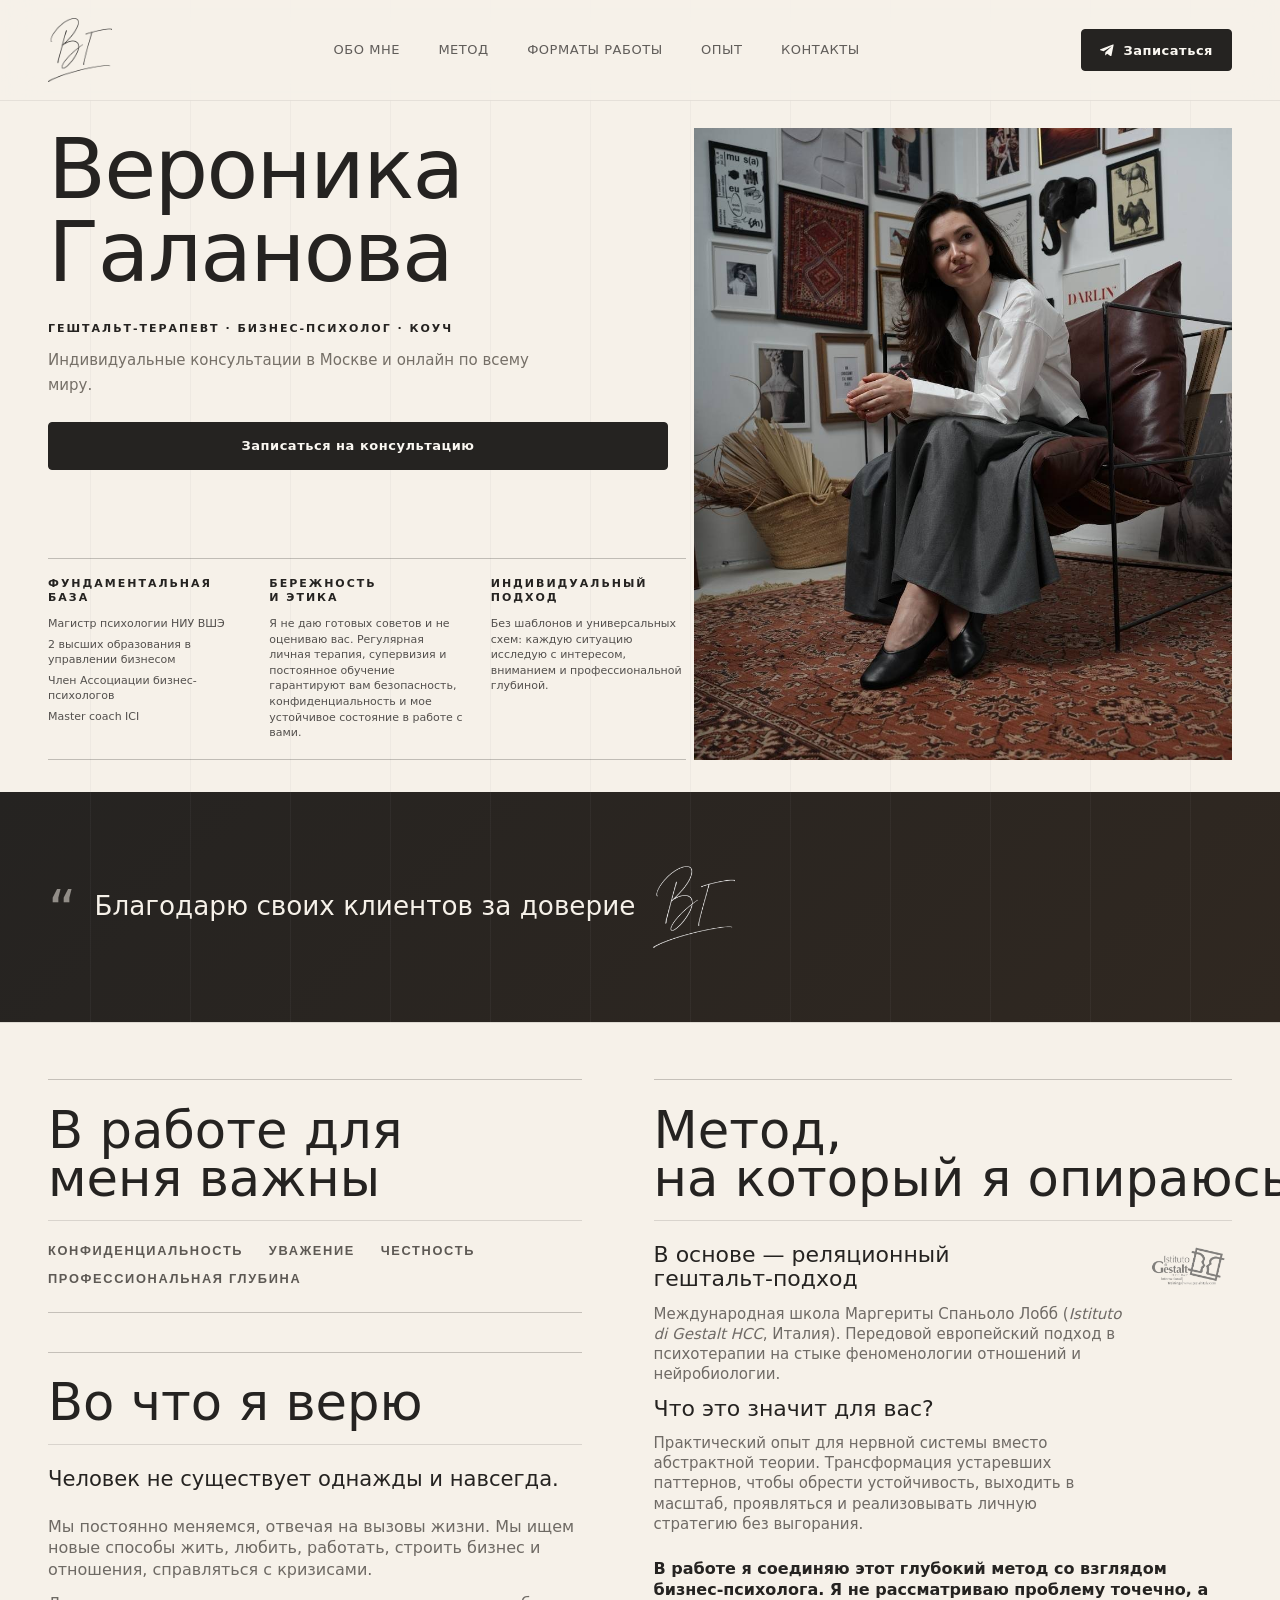
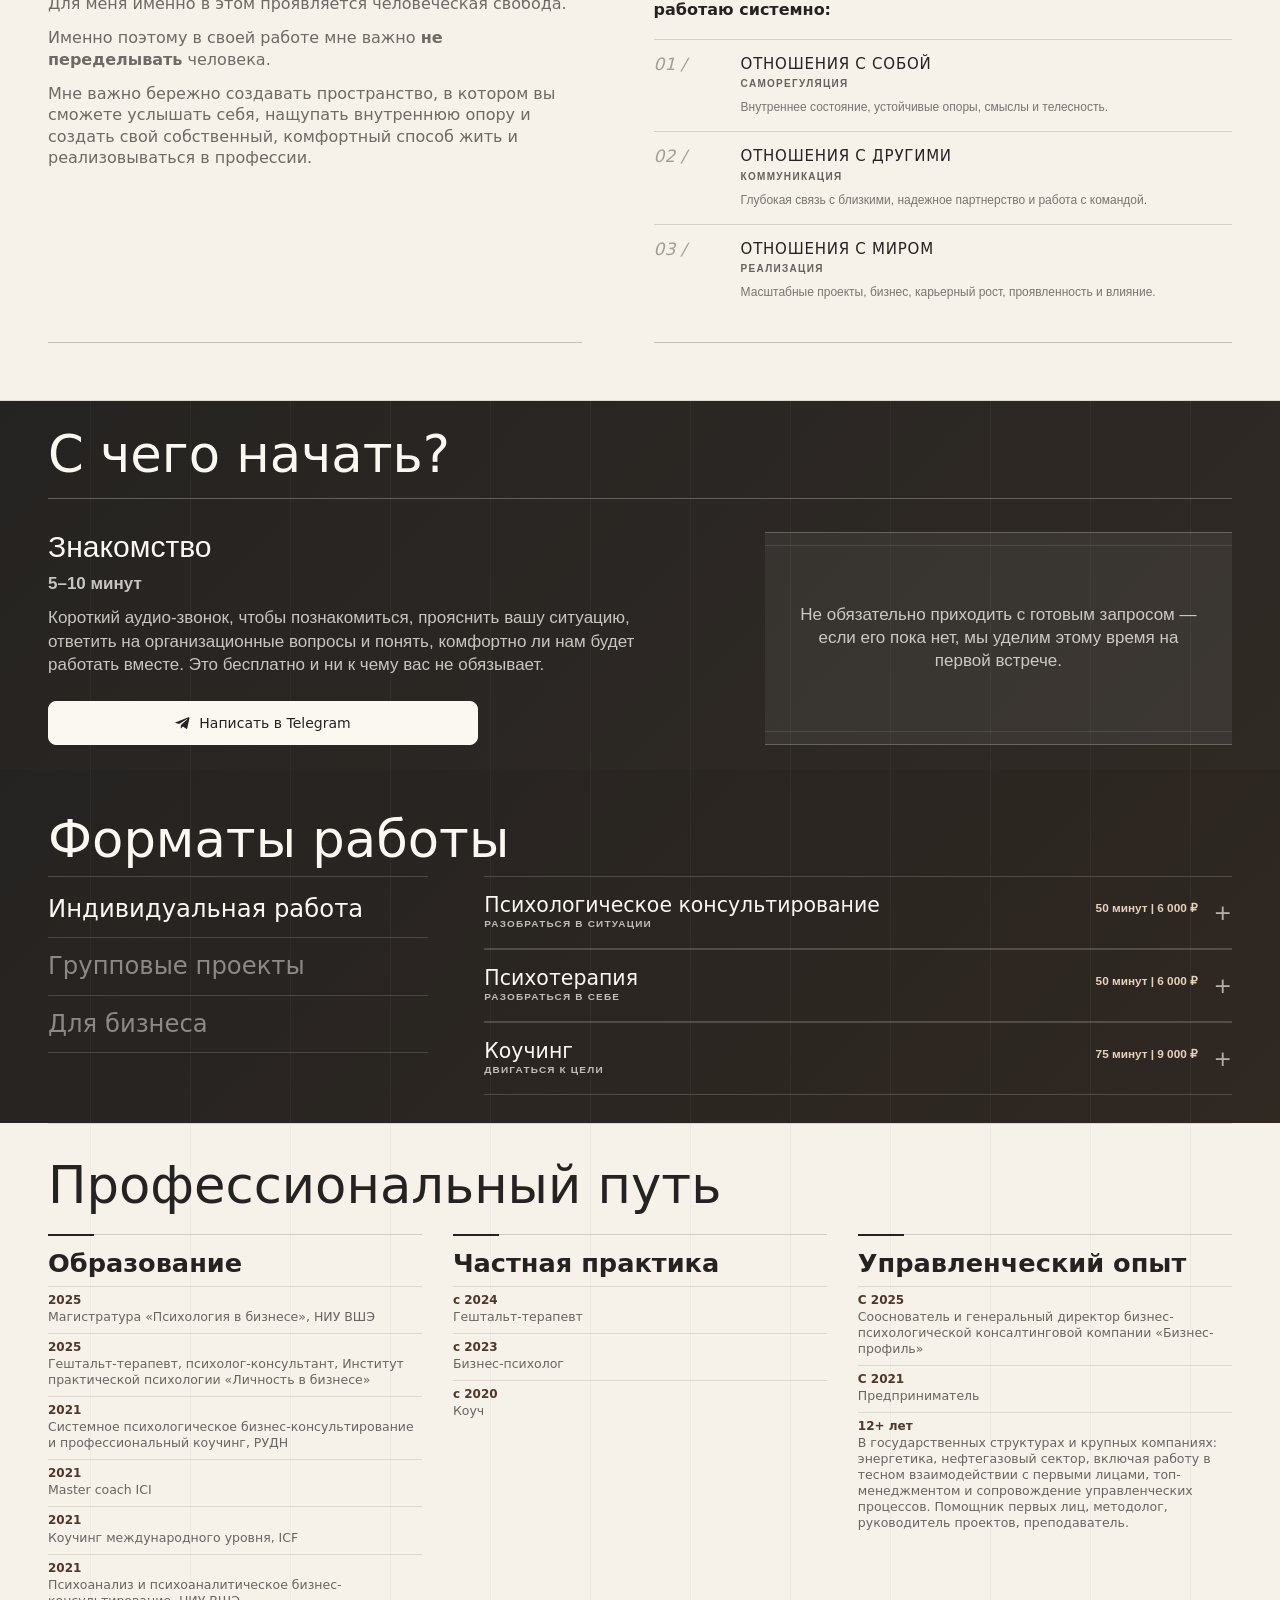
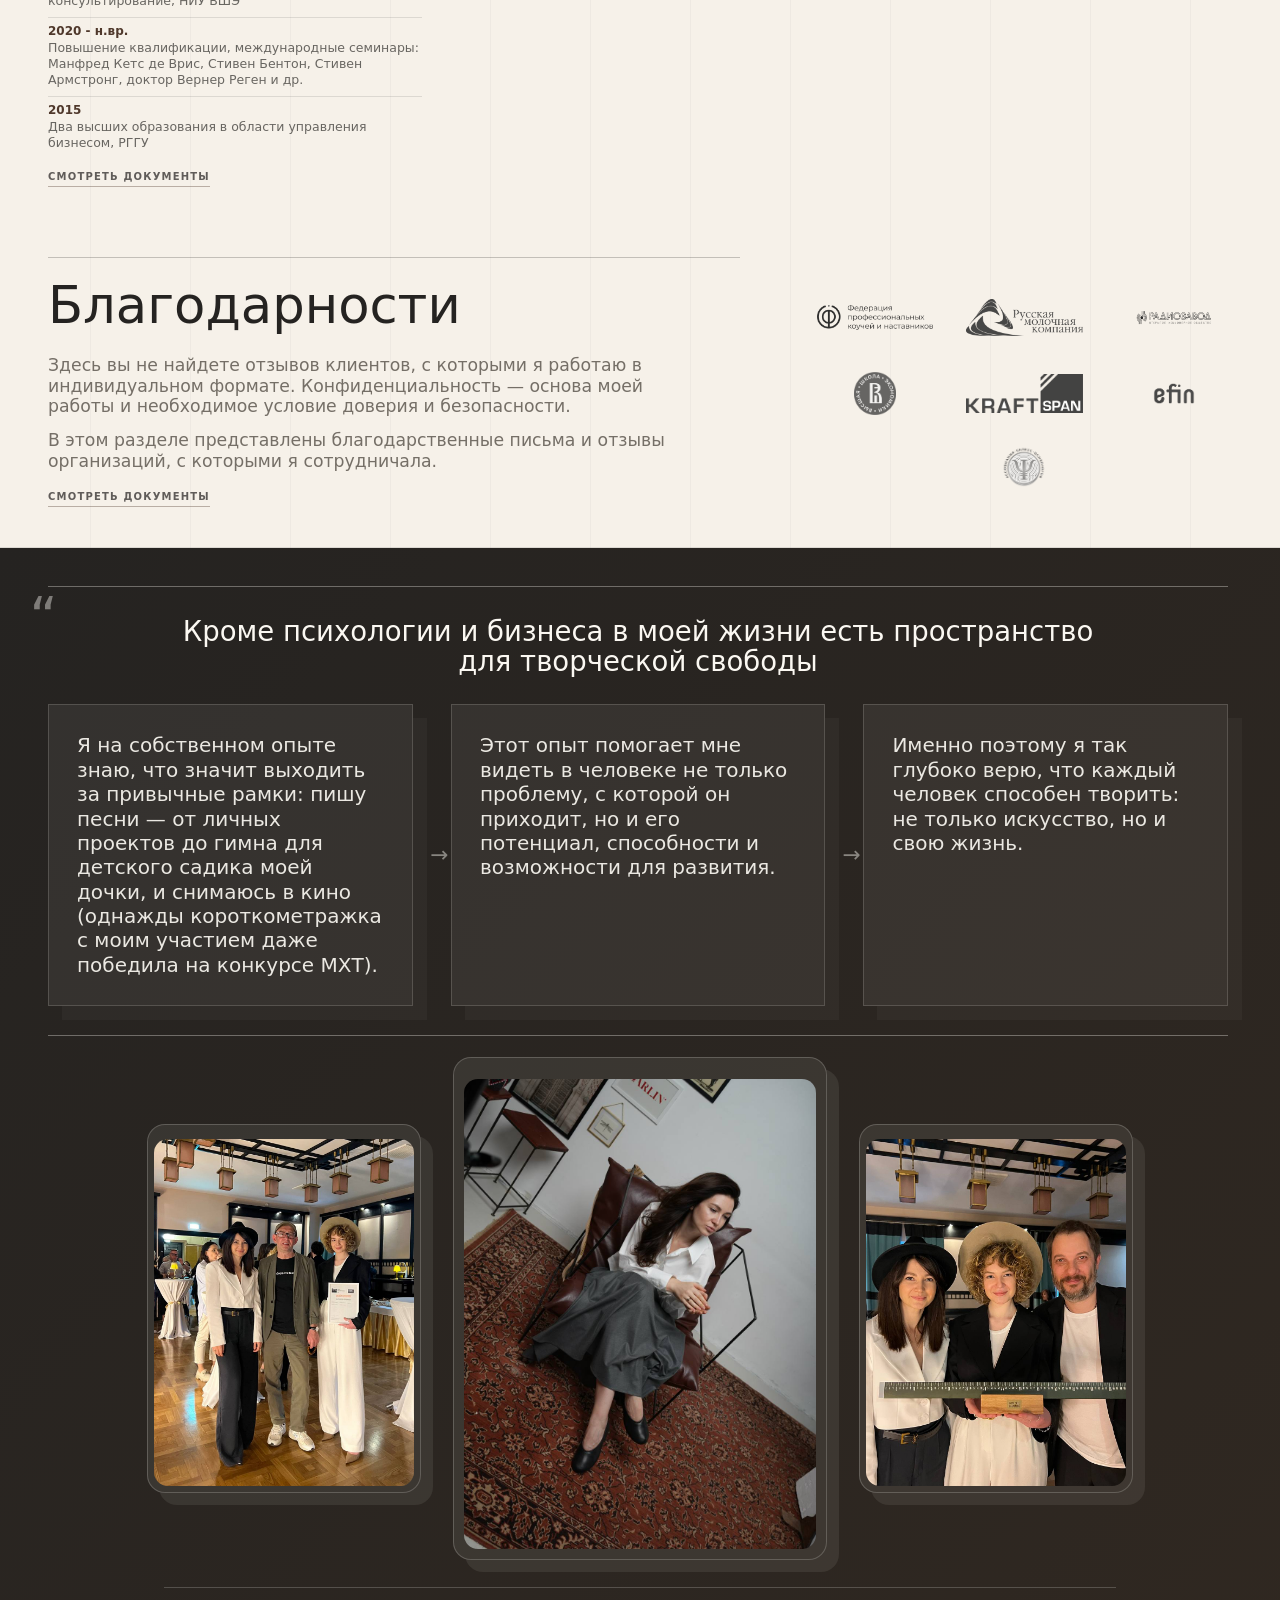
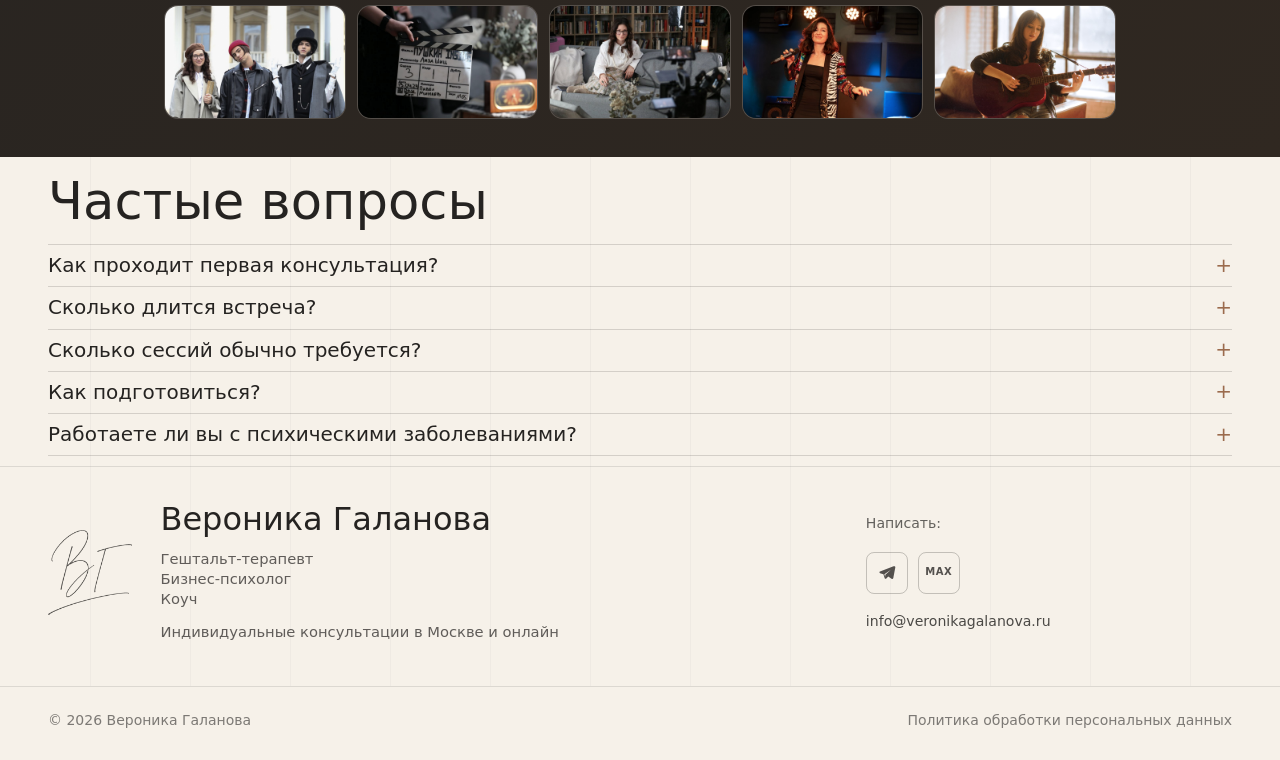
==== commit 7a3f1188: "Update site" ====
--- a/index.html
+++ b/index.html
@@ -14,7 +14,7 @@
     <meta property="og:image" content="assets/hero.jpg">
     <meta property="og:locale" content="ru_RU">
     <link rel="preload" href="assets/hero.jpg" as="image">
-    <link rel="stylesheet" href="styles.css?v=20260724-mobile-interlude">
+    <link rel="stylesheet" href="styles.css?v=20260724-header-telegram">
   </head>
   <body>
     <a class="skip-link" href="#main">К содержанию</a>
@@ -23,13 +23,24 @@
       <a class="brand" href="#top" aria-label="Вероника Галанова">
         <img src="assets/logo.png" alt="" width="44" height="44">
       </a>
-      <nav class="nav" aria-label="Основная навигация">
+      <button class="nav-toggle" type="button" aria-expanded="false" aria-controls="site-nav" aria-label="Открыть меню">
+        <span></span>
+        <span></span>
+        <span></span>
+      </button>
+      <nav class="nav" id="site-nav" aria-label="Основная навигация">
         <a href="#top">Обо мне</a>
         <a href="#method">Метод</a>
         <a href="#formats">Форматы работы</a>
         <a href="#experience">Опыт</a>
         <a href="#contacts">Контакты</a>
       </nav>
+      <a class="header-cta" href="https://t.me/veronika_galanova?text=%D0%97%D0%B4%D1%80%D0%B0%D0%B2%D1%81%D1%82%D0%B2%D1%83%D0%B9%D1%82%D0%B5%2C%20%D0%92%D0%B5%D1%80%D0%BE%D0%BD%D0%B8%D0%BA%D0%B0%21%20%D0%A5%D0%BE%D1%87%D1%83%20%D0%B7%D0%B0%D0%BF%D0%B8%D1%81%D0%B0%D1%82%D1%8C%D1%81%D1%8F%20%D0%BD%D0%B0%20%D0%BA%D0%BE%D0%BD%D1%81%D1%83%D0%BB%D1%8C%D1%82%D0%B0%D1%86%D0%B8%D1%8E.%20%D0%9F%D0%BE%D0%B4%D1%81%D0%BA%D0%B0%D0%B6%D0%B8%D1%82%D0%B5%2C%20%D0%BF%D0%BE%D0%B6%D0%B0%D0%BB%D1%83%D0%B9%D1%81%D1%82%D0%B0%2C%20%D0%BA%D0%BE%D0%B3%D0%B4%D0%B0%20%D0%BC%D0%BE%D0%B6%D0%BD%D0%BE%20%D1%81%D0%BE%D0%B7%D0%B2%D0%BE%D0%BD%D0%B8%D1%82%D1%8C%D1%81%D1%8F%20%D0%B4%D0%BB%D1%8F%20%D0%B7%D0%BD%D0%B0%D0%BA%D0%BE%D0%BC%D1%81%D1%82%D0%B2%D0%B0%3F" target="_blank" rel="noopener" aria-label="Записаться в Telegram">
+        <svg class="header-cta__icon" viewBox="0 0 24 24" aria-hidden="true" focusable="false">
+          <path d="M21.7 3.6 18.4 20c-.2 1-1 1.2-1.8.7l-5-3.7-2.4 2.3c-.3.3-.5.5-1 .5l.4-5.2 9.5-8.6c.4-.4-.1-.6-.6-.2L5.7 13.2.6 11.6c-1.1-.3-1.1-1.1.2-1.6L20.6 2.4c.9-.3 1.7.2 1.1 1.2Z"/>
+        </svg>
+        <span>Записаться</span>
+      </a>
     </header>
 
     <main id="main">
@@ -366,7 +377,8 @@
       <section class="section experience" id="experience" aria-labelledby="experience-title">
         <div class="experience__content reveal">
           <h2 class="experience__title" id="experience-title">Профессиональный путь</h2>
-          <div class="experience__tracks">
+          <button class="experience-toggle" type="button" aria-expanded="false" aria-controls="experience-tracks">Смотреть подробнее</button>
+          <div class="experience__tracks" id="experience-tracks">
             <section class="experience-track" aria-labelledby="education-title">
               <div class="experience-track__heading">
                 <h3 id="education-title">Образование</h3>
--- a/styles.css
+++ b/styles.css
@@ -109,7 +109,7 @@
   inset: 0 0 auto;
   z-index: 10;
   display: grid;
-  grid-template-columns: auto 1fr;
+  grid-template-columns: auto 1fr auto;
   align-items: center;
   gap: 28px;
   padding: 18px max(var(--page-gutter), calc((100vw - var(--max)) / 2));
@@ -151,6 +151,60 @@
 
 .nav a:hover {
   color: var(--graphite);
+}
+
+.header-cta {
+  display: inline-flex;
+  align-items: center;
+  justify-content: center;
+  gap: 8px;
+  min-height: 42px;
+  padding: 11px 18px;
+  color: var(--paper);
+  background: var(--graphite);
+  border: 1px solid var(--graphite);
+  border-radius: 4px;
+  font-size: 13px;
+  font-weight: 600;
+  line-height: 1;
+  letter-spacing: 0.04em;
+  text-decoration: none;
+  transition: background 220ms ease, color 220ms ease, transform 220ms ease;
+}
+
+.header-cta:hover {
+  color: var(--graphite);
+  background: transparent;
+  transform: translateY(-2px);
+}
+
+.header-cta__icon {
+  width: 15px;
+  height: 15px;
+  flex: 0 0 auto;
+  fill: currentColor;
+}
+
+.nav-toggle {
+  display: none;
+  width: 44px;
+  height: 44px;
+  align-items: center;
+  justify-content: center;
+  flex-direction: column;
+  gap: 6px;
+  color: var(--graphite);
+  background: transparent;
+  border: 1px solid rgba(37, 35, 33, 0.18);
+  border-radius: 999px;
+  cursor: pointer;
+}
+
+.nav-toggle span {
+  display: block;
+  width: 20px;
+  height: 1px;
+  background: currentColor;
 }
 
 .section {
@@ -1659,6 +1713,22 @@
   font-size: var(--section-title-size);
 }
 
+.experience-toggle {
+  display: none;
+  width: 100%;
+  margin: 0 0 18px;
+  padding: 14px 18px;
+  color: var(--graphite);
+  background: transparent;
+  border: 1px solid rgba(37, 35, 33, 0.18);
+  border-radius: 999px;
+  font-size: 12px;
+  font-weight: 700;
+  letter-spacing: 0.12em;
+  text-transform: uppercase;
+  cursor: pointer;
+}
+
 .experience__intro {
   max-width: 1180px;
   margin: 0 0 clamp(22px, 3vw, 38px);
@@ -2846,11 +2916,52 @@
   }
 
   .site-header {
-    grid-template-columns: auto 1fr;
+    grid-template-columns: auto 1fr auto auto;
+    justify-content: space-between;
+    gap: 12px;
+  }
+
+  .nav-toggle {
+    grid-column: 4;
+    display: inline-flex;
+  }
+
+  .header-cta {
+    grid-column: 3;
   }
 
   .nav {
-    display: none;
+    position: absolute;
+    top: calc(100% + 8px);
+    right: max(var(--page-gutter), calc((100vw - var(--max)) / 2));
+    left: max(var(--page-gutter), calc((100vw - var(--max)) / 2));
+    display: flex;
+    flex-direction: column;
+    align-items: stretch;
+    gap: 0;
+    padding: 8px 18px;
+    background: rgba(246, 241, 233, 0.96);
+    border: 1px solid rgba(37, 35, 33, 0.12);
+    box-shadow: 0 18px 42px rgba(37, 35, 33, 0.12);
+    opacity: 0;
+    pointer-events: none;
+    transform: translateY(-8px);
+    transition: opacity 180ms ease, transform 180ms ease;
+  }
+
+  .nav.is-open {
+    opacity: 1;
+    pointer-events: auto;
+    transform: translateY(0);
+  }
+
+  .nav a {
+    padding: 13px 0;
+    border-bottom: 1px solid rgba(37, 35, 33, 0.09);
+  }
+
+  .nav a:last-child {
+    border-bottom: 0;
   }
 
   .hero,
@@ -3100,6 +3211,17 @@
     padding: 14px var(--page-gutter);
   }
 
+  .header-cta {
+    min-height: 38px;
+    padding: 10px 12px;
+    font-size: 11px;
+  }
+
+  .header-cta__icon {
+    width: 14px;
+    height: 14px;
+  }
+
   .brand {
     width: 56px;
   }
@@ -3176,6 +3298,10 @@
     font-size: clamp(16px, 4.6vw, 20px);
   }
 
+  .belief {
+    display: none;
+  }
+
   .method {
     padding: 20px var(--page-gutter);
   }
@@ -3362,10 +3488,7 @@
   }
 
   .process__action {
-    justify-self: stretch;
-    width: 100%;
-    min-height: auto;
-    padding: 18px 16px;
+    display: none;
   }
 
   .process__lead {
@@ -3558,6 +3681,31 @@
     padding-bottom: 30px;
   }
 
+  .experience-toggle {
+    display: inline-flex;
+    align-items: center;
+    justify-content: space-between;
+  }
+
+  .experience-toggle::after {
+    content: "+";
+    font-size: 18px;
+    font-weight: 400;
+    line-height: 1;
+  }
+
+  .experience.is-open .experience-toggle::after {
+    content: "−";
+  }
+
+  .experience:not(.is-open) .experience__tracks {
+    display: none;
+  }
+
+  .experience.is-open .experience__tracks {
+    display: grid;
+  }
+
   .experience__intro,
   .education .section-heading p,
   .confidentiality__text p:not(.eyebrow) {
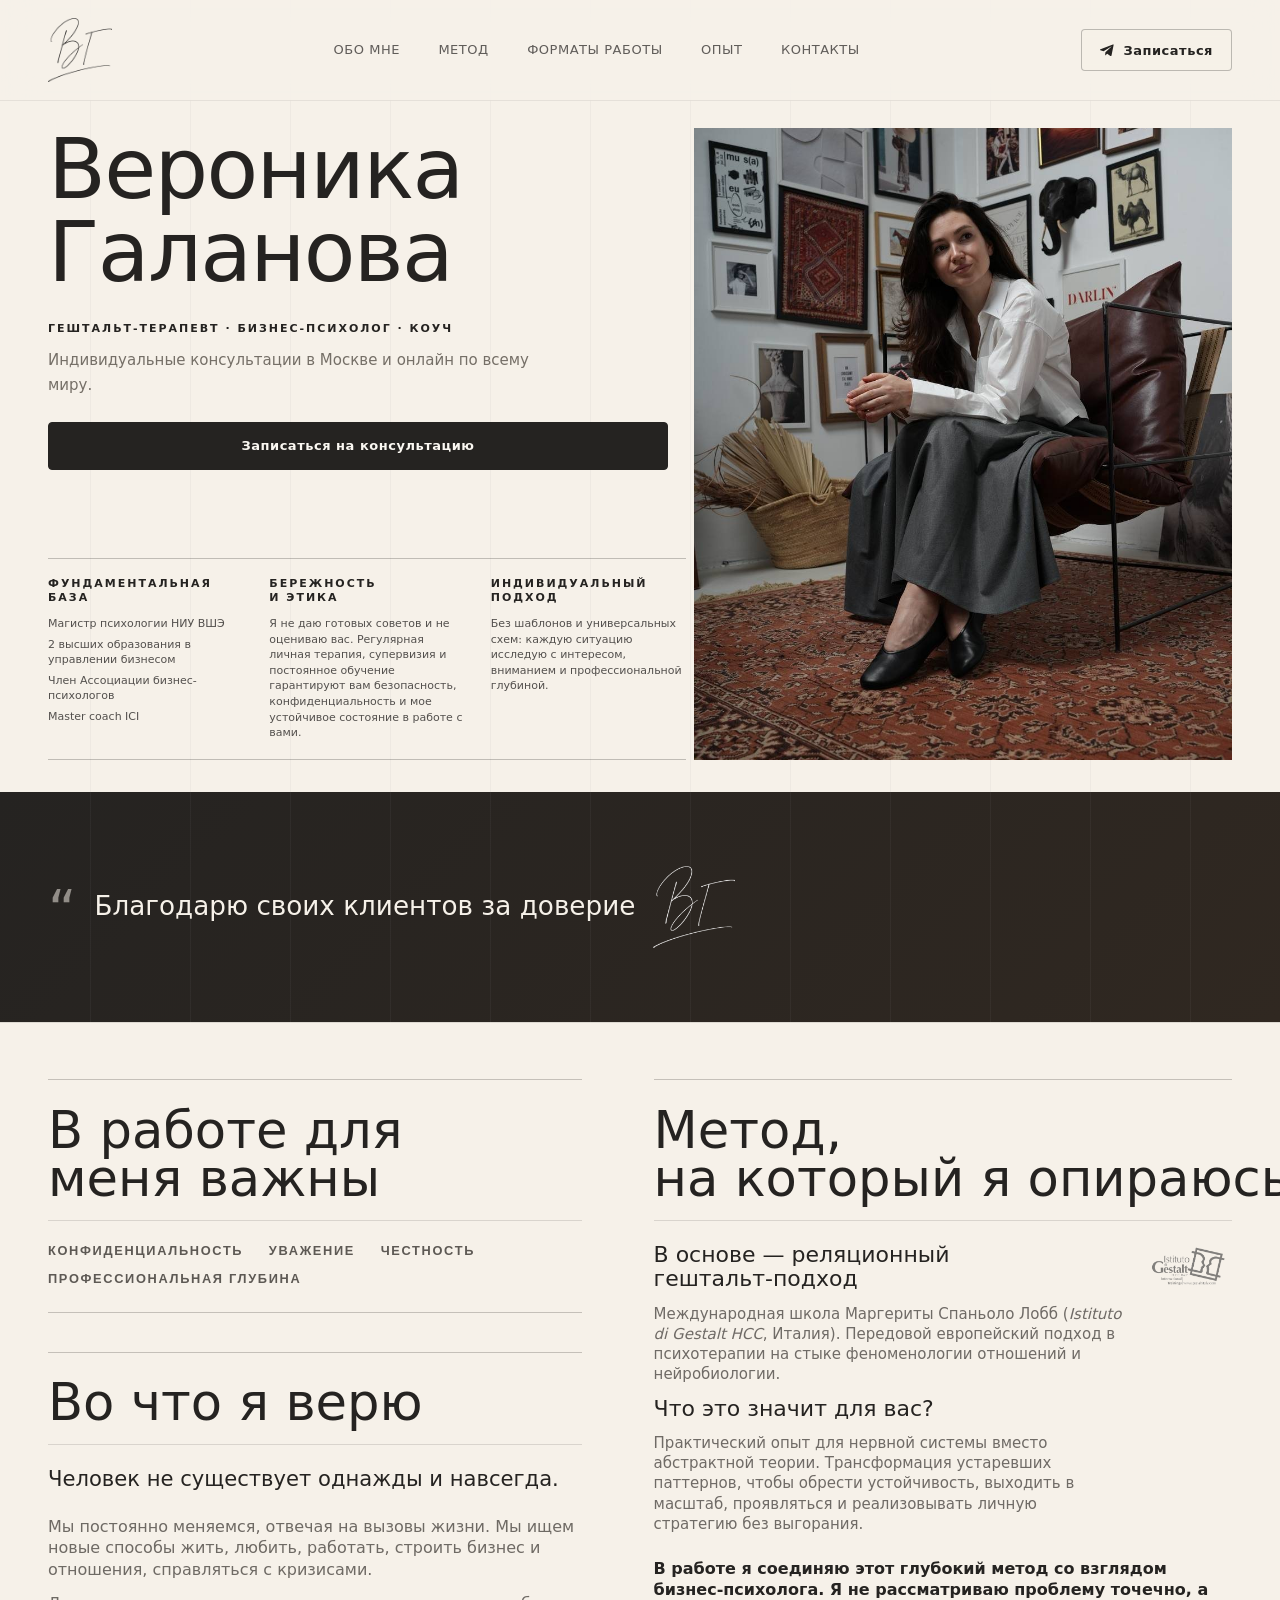
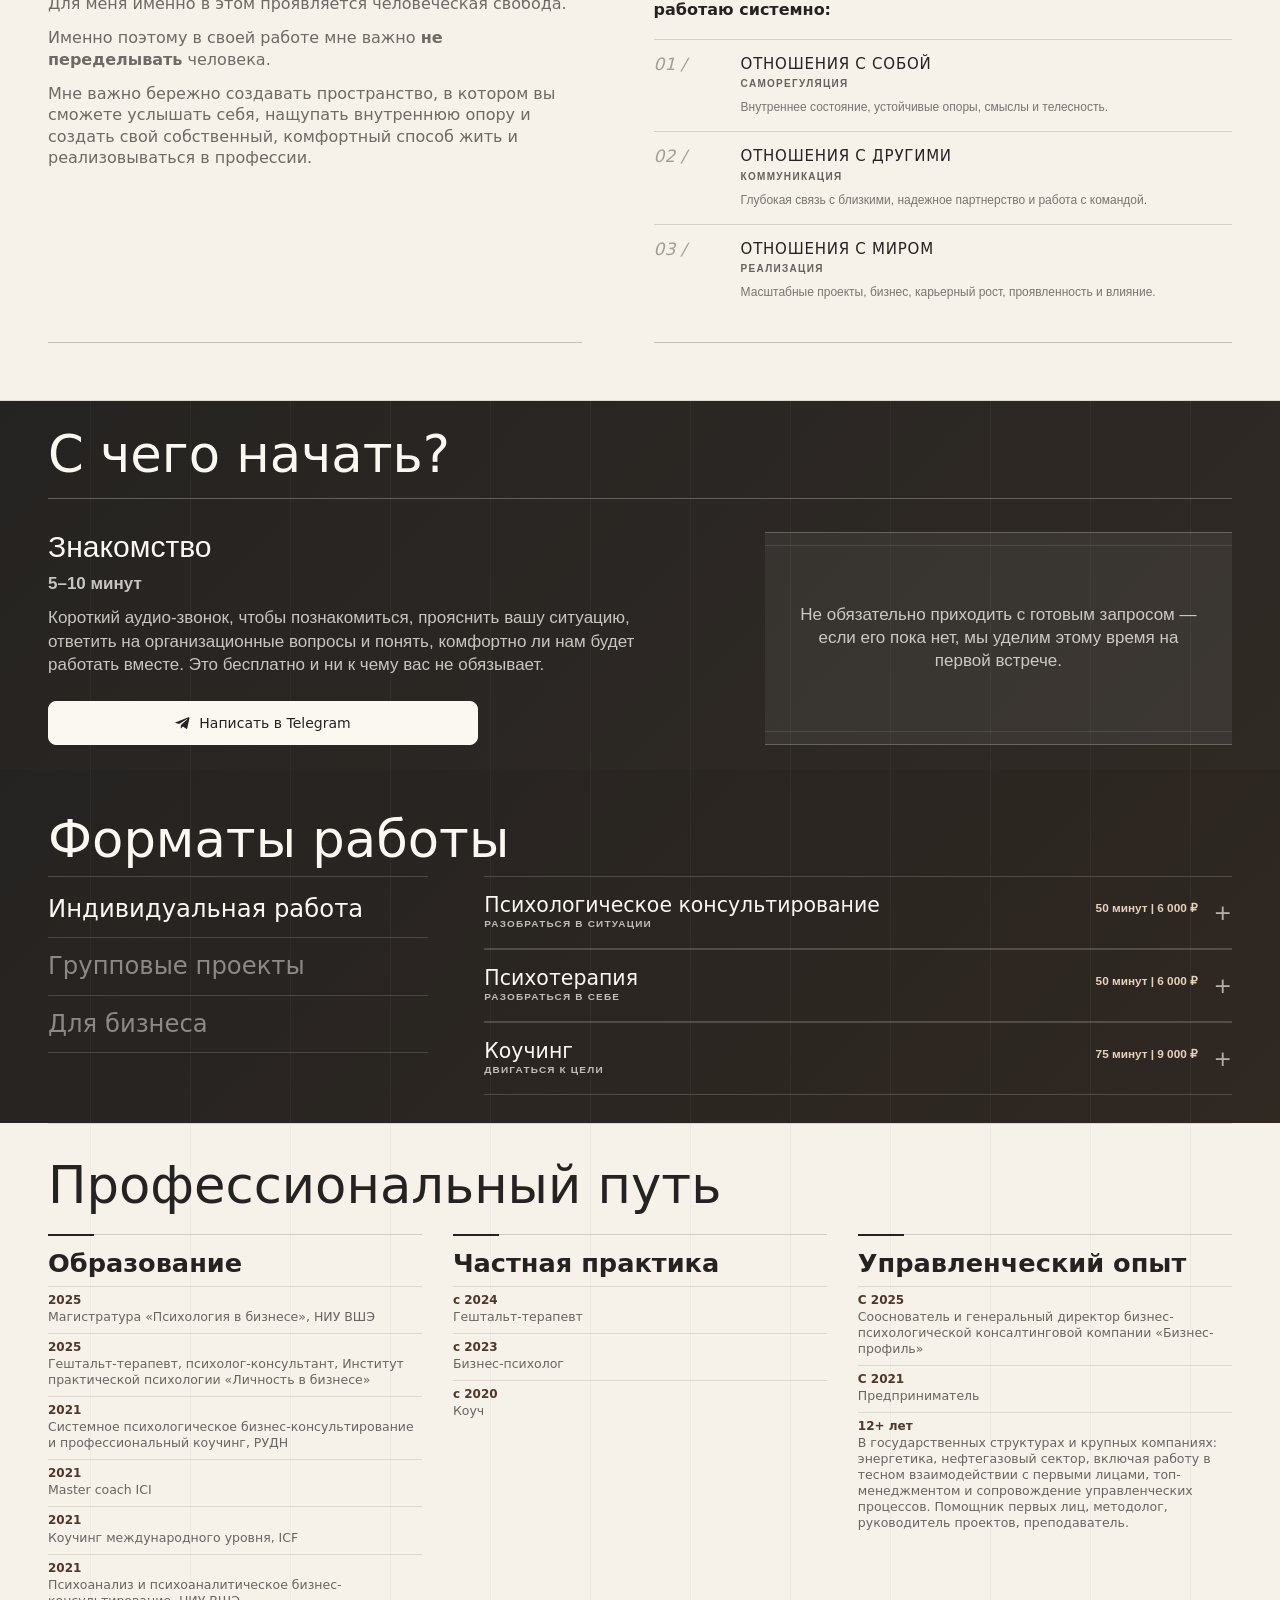
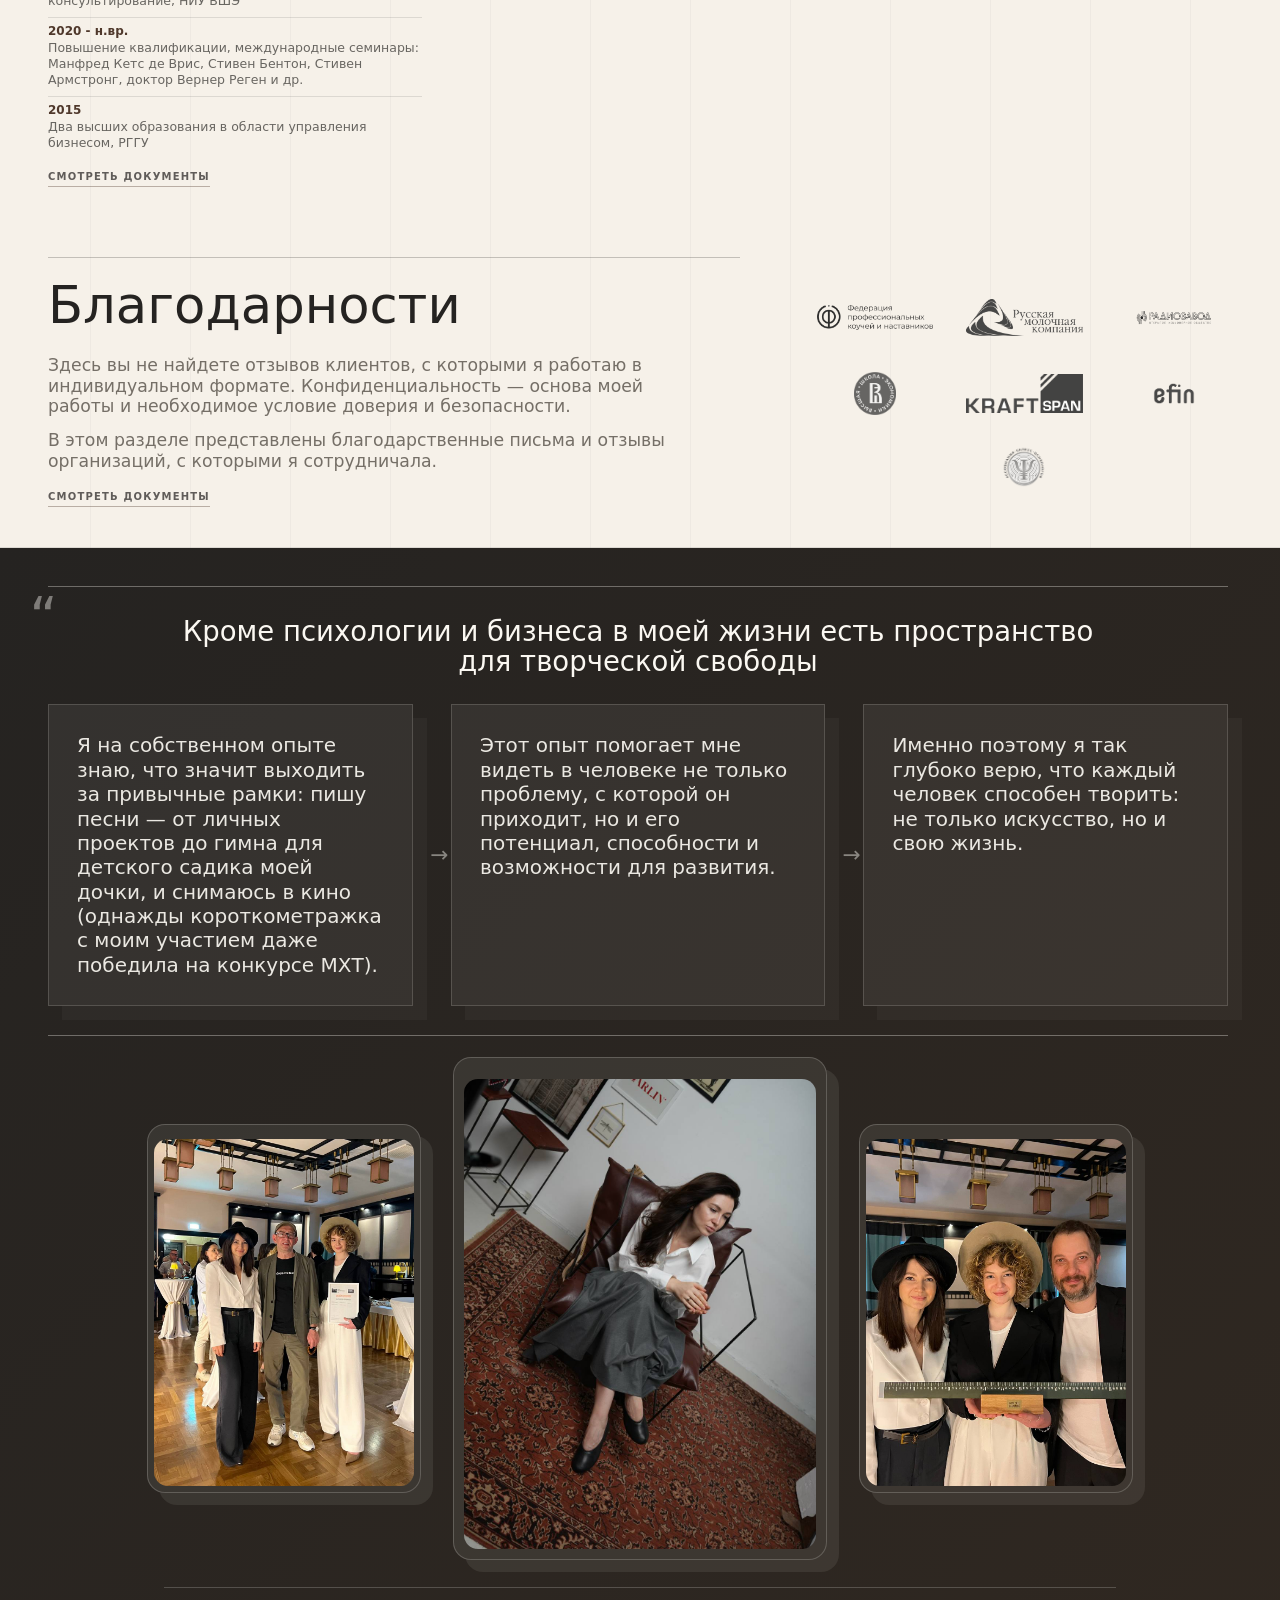
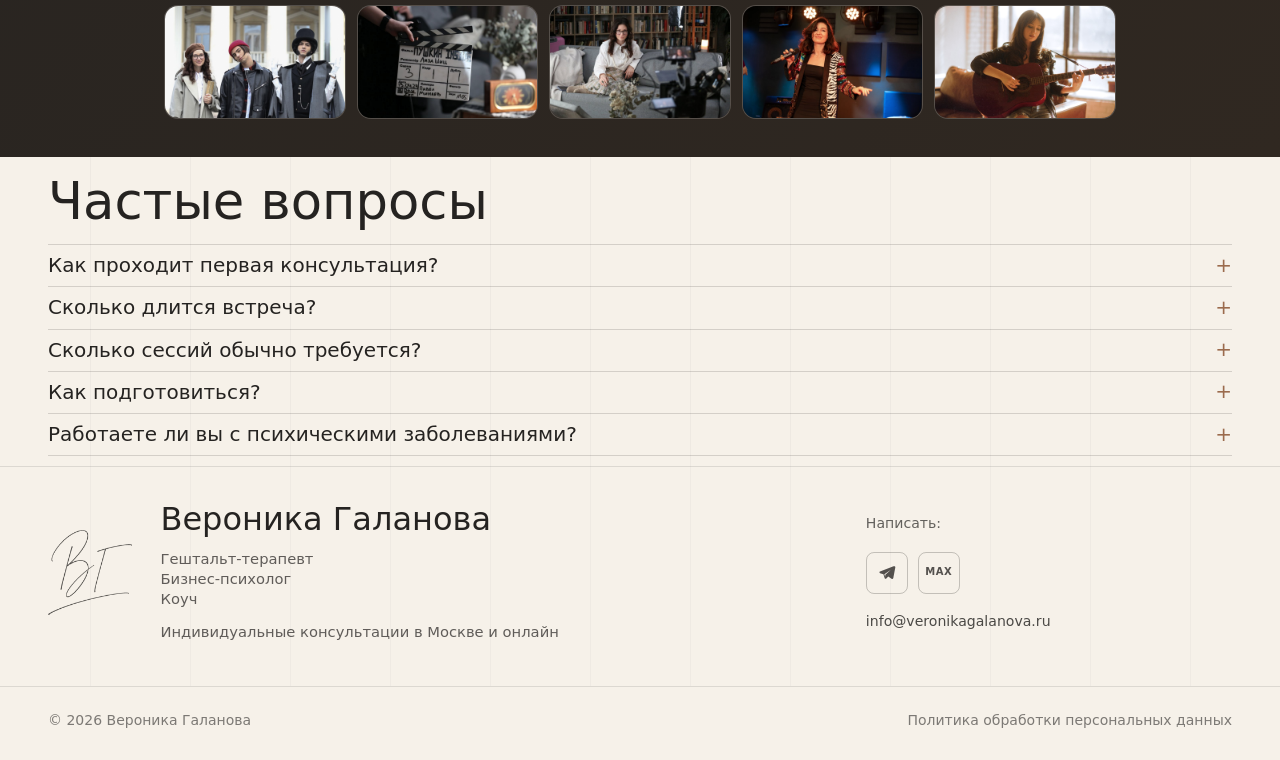
==== commit b4cb7ec7: "Update site" ====
--- a/index.html
+++ b/index.html
@@ -14,7 +14,7 @@
     <meta property="og:image" content="assets/hero.jpg">
     <meta property="og:locale" content="ru_RU">
     <link rel="preload" href="assets/hero.jpg" as="image">
-    <link rel="stylesheet" href="styles.css?v=20260724-header-telegram">
+    <link rel="stylesheet" href="styles.css?v=20260724-header-outline">
   </head>
   <body>
     <a class="skip-link" href="#main">К содержанию</a>
--- a/styles.css
+++ b/styles.css
@@ -160,21 +160,22 @@
   gap: 8px;
   min-height: 42px;
   padding: 11px 18px;
-  color: var(--paper);
-  background: var(--graphite);
-  border: 1px solid var(--graphite);
+  color: var(--graphite);
+  background: rgba(246, 241, 233, 0.26);
+  border: 1px solid rgba(37, 35, 33, 0.28);
   border-radius: 4px;
   font-size: 13px;
   font-weight: 600;
   line-height: 1;
   letter-spacing: 0.04em;
   text-decoration: none;
-  transition: background 220ms ease, color 220ms ease, transform 220ms ease;
+  transition: background 220ms ease, border-color 220ms ease, color 220ms ease, transform 220ms ease;
 }
 
 .header-cta:hover {
-  color: var(--graphite);
-  background: transparent;
+  color: var(--ink);
+  background: rgba(255, 255, 255, 0.42);
+  border-color: rgba(37, 35, 33, 0.5);
   transform: translateY(-2px);
 }
 
@@ -2918,6 +2919,7 @@
   .site-header {
     grid-template-columns: auto 1fr auto auto;
     justify-content: space-between;
+    align-items: center;
     gap: 12px;
   }
 
@@ -2942,6 +2944,7 @@
     padding: 8px 18px;
     background: rgba(246, 241, 233, 0.96);
     border: 1px solid rgba(37, 35, 33, 0.12);
+    border-radius: 6px;
     box-shadow: 0 18px 42px rgba(37, 35, 33, 0.12);
     opacity: 0;
     pointer-events: none;
@@ -3217,6 +3220,11 @@
     font-size: 11px;
   }
 
+  .nav-toggle {
+    width: 38px;
+    height: 38px;
+  }
+
   .header-cta__icon {
     width: 14px;
     height: 14px;
